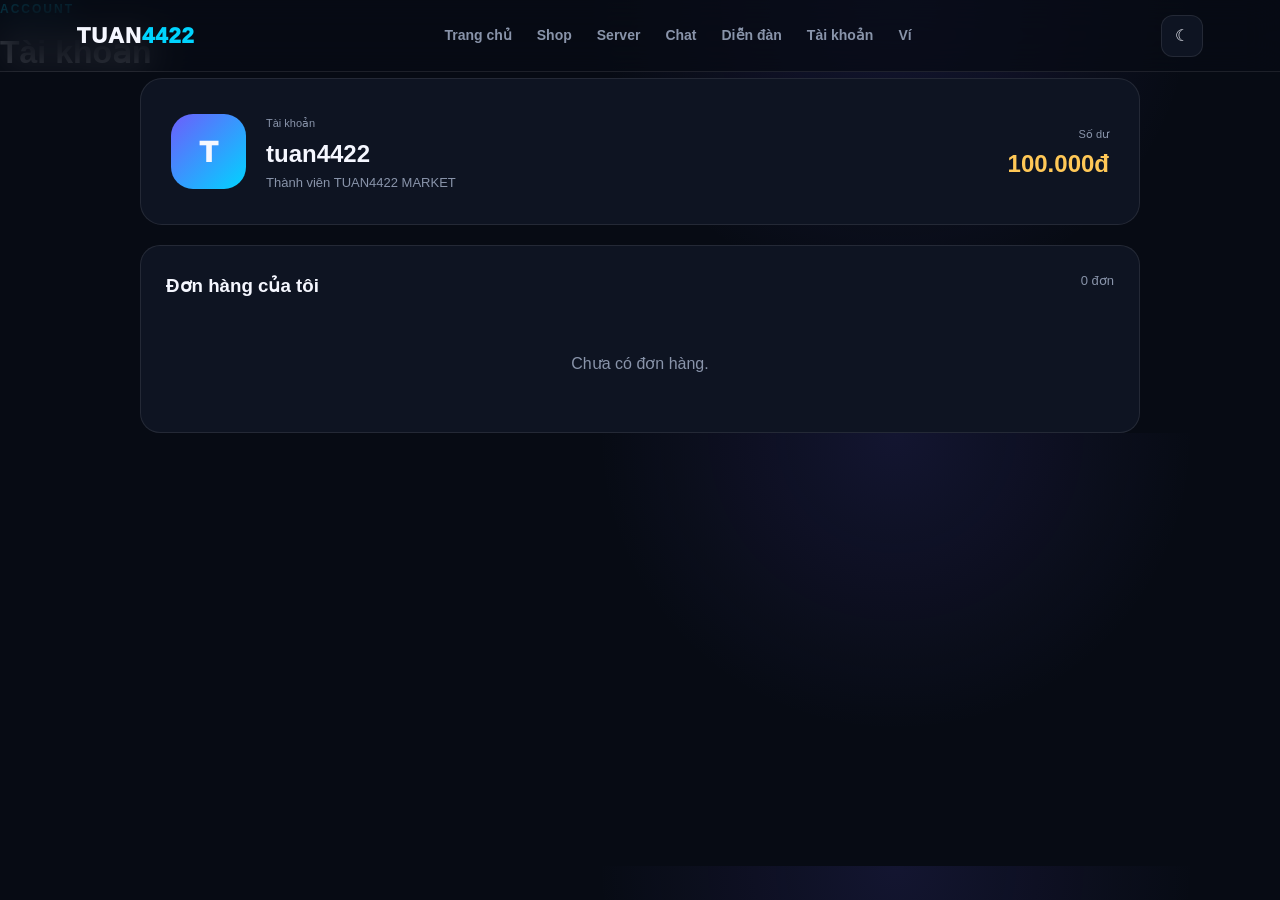
==== account.html @ d7269ccd "Add account.html with account details layout" ====
<!DOCTYPE html>
<html lang="vi">
<head>
  <meta charset="UTF-8">
  <meta name="viewport" content="width=device-width, initial-scale=1.0">
  <title>Tài khoản - TUAN4422</title>
  <link rel="stylesheet" href="style.css">
</head>

<body>

<header class="header">

  <a class="logo" href="index.html">
    TUAN<span>4422</span>
  </a>

  <nav id="nav">
    <a href="index.html">Trang chủ</a>
    <a href="shop.html">Shop</a>
    <a href="server.html">Server</a>
    <a href="chat.html">Chat</a>
    <a href="forum.html">Diễn đàn</a>
    <a class="active" href="account.html">Tài khoản</a>
    <a href="wallet.html">Ví</a>
  </nav>

  <div class="header-actions">

    <button id="themeBtn" class="icon-btn">
      ☾
    </button>

    <button id="menuBtn" class="menu-btn">
      ☰
    </button>

  </div>

</header>


<main class="page">

  <div class="page-heading center">

    <div class="small-title">
      ACCOUNT
    </div>

    <h1>Tài khoản</h1>

  </div>


  <div class="account-card">

    <div class="profile-avatar">
      T
    </div>

    <div class="profile-info">

      <span>Tài khoản</span>

      <h2>
        tuan4422
      </h2>

      <p>
        Thành viên TUAN4422 MARKET
      </p>

    </div>


    <div class="profile-balance">

      <span>Số dư</span>

      <strong id="accountBalance">
        100.000đ
      </strong>

    </div>

  </div>


  <div class="order-box">

    <div class="order-header">

      <h3>
        Đơn hàng của tôi
      </h3>

      <span id="orderCount">
        0 đơn
      </span>

    </div>


    <div id="orders">

      <div class="empty">
        Chưa có đơn hàng.
      </div>

    </div>

  </div>

</main>


<script src="script.js"></script>

</body>
</html>
---- style.css ----
:root{
  --bg:#070b14;
  --surface:#0e1422;
  --surface2:#141c2e;
  --text:#f5f7ff;
  --muted:#8994aa;
  --primary:#6d5dfc;
  --primary2:#00d4ff;
  --green:#35e58c;
  --yellow:#ffc857;
  --red:#ff5c72;
  --border:rgba(255,255,255,.09);
  --shadow:0 25px 70px rgba(0,0,0,.35);
}

*{
  margin:0;
  padding:0;
  box-sizing:border-box;
}

html{
  scroll-behavior:smooth;
}

body{
  font-family:
    Inter,
    Arial,
    Helvetica,
    sans-serif;

  background:
    radial-gradient(
      circle at 70% 0%,
      rgba(109,93,252,.12),
      transparent 30%
    ),
    var(--bg);

  color:var(--text);
  line-height:1.6;
  overflow-x:hidden;
}

body.light{
  --bg:#f3f6fb;
  --surface:#ffffff;
  --surface2:#edf2f8;
  --text:#172033;
  --muted:#647087;
  --border:rgba(20,30,50,.1);
  --shadow:0 20px 50px rgba(30,50,80,.1);
}

a{
  color:inherit;
  text-decoration:none;
}

button,
input{
  font:inherit;
}

button{
  cursor:pointer;
}


/* HEADER */

.header{
  height:72px;
  position:fixed;
  left:0;
  right:0;
  top:0;

  z-index:1000;

  display:flex;
  align-items:center;
  justify-content:space-between;

  padding:0 6%;

  background:rgba(7,11,20,.75);
  backdrop-filter:blur(18px);

  border-bottom:1px solid var(--border);
}

.light .header{
  background:rgba(255,255,255,.8);
}

.logo{
  font-size:22px;
  font-weight:1000;
  letter-spacing:1px;
}

.logo span,
.footer-logo span{
  color:var(--primary2);
}

nav{
  display:flex;
  gap:25px;
}

nav a{
  color:var(--muted);
  font-size:14px;
  font-weight:700;
  transition:.2s;
}

nav a:hover{
  color:var(--text);
}

.header-actions{
  display:flex;
  align-items:center;
  gap:8px;
}

.icon-btn,
.cart-btn,
.menu-btn{
  width:42px;
  height:42px;

  border:1px solid var(--border);
  border-radius:12px;

  background:var(--surface);
  color:var(--text);

  transition:.2s;
}

.cart-btn{
  width:auto;
  padding:0 13px;
}

.cart-btn span{
  color:var(--primary2);
  font-weight:900;
}

.icon-btn:hover,
.cart-btn:hover{
  border-color:var(--primary2);
}

.menu-btn{
  display:none;
}


/* HERO */

.hero{
  min-height:100vh;

  padding:
    150px 8%
    100px;

  display:grid;
  grid-template-columns:1.15fr .85fr;
  gap:80px;
  align-items:center;

  background:
    radial-gradient(
      circle at 80% 35%,
      rgba(109,93,252,.25),
      transparent 35%
    ),
    radial-gradient(
      circle at 10% 80%,
      rgba(0,212,255,.1),
      transparent 30%
    );
}

.badge{
  display:inline-block;

  padding:8px 14px;

  border:1px solid rgba(0,212,255,.2);
  border-radius:999px;

  color:var(--primary2);
  background:rgba(0,212,255,.06);

  font-size:12px;
  font-weight:900;
  letter-spacing:1px;

  margin-bottom:20px;
}

.hero h1{
  font-size:clamp(50px,7vw,90px);
  line-height:1;
  letter-spacing:-4px;
  margin-bottom:25px;
}

.hero h1 span{
  background:
    linear-gradient(
      90deg,
      var(--primary2),
      var(--primary)
    );

  -webkit-background-clip:text;
  background-clip:text;
  color:transparent;
}

.hero-content>p{
  max-width:650px;

  color:var(--muted);
  font-size:18px;
}

.hero-buttons{
  display:flex;
  gap:12px;
  margin-top:30px;
}

.btn{
  border:0;
  border-radius:13px;

  padding:13px 22px;

  font-weight:900;

  transition:.25s;
}

.btn:hover{
  transform:translateY(-3px);
}

.primary{
  color:#fff;

  background:
    linear-gradient(
      135deg,
      var(--primary),
      var(--primary2)
    );

  box-shadow:
    0 10px 35px rgba(0,212,255,.12);
}

.secondary{
  color:var(--text);
  background:var(--surface);
  border:1px solid var(--border);
}

.full{
  width:100%;
}

.stats{
  display:flex;
  gap:35px;
  margin-top:55px;
}

.stats div{
  display:flex;
  flex-direction:column;
}

.stats strong{
  font-size:23px;
}

.stats span{
  color:var(--muted);
  font-size:12px;
}


/* HERO CARD */

.hero-card{
  padding:45px;

  border:1px solid var(--border);
  border-radius:30px;

  background:
    linear-gradient(
      145deg,
      var(--surface),
      var(--surface2)
    );

  box-shadow:var(--shadow);

  transform:rotate(2deg);
}

.hero-card-top{
  display:flex;
  justify-content:space-between;

  color:var(--muted);

  font-size:11px;
  font-weight:900;
  letter-spacing:2px;
}

.online{
  color:var(--green);
}

.market-icon{
  width:130px;
  height:130px;

  margin:45px auto 25px;

  display:grid;
  place-items:center;

  border-radius:35px;

  font-size:65px;

  background:
    linear-gradient(
      135deg,
      rgba(109,93,252,.25),
      rgba(0,212,255,.12)
    );

  border:1px solid var(--border);
}

.hero-card h2{
  text-align:center;
  font-size:30px;
}

.hero-card>p{
  text-align:center;
  color:var(--muted);
}

.hero-price{
  margin-top:35px;
  padding-top:20px;

  border-top:1px solid var(--border);

  display:flex;
  justify-content:space-between;
}

.hero-price span{
  color:var(--muted);
}

.hero-price strong{
  color:var(--yellow);
}


/* SECTION */

.section{
  padding:110px 8%;
}

.section-heading{
  display:flex;
  align-items:end;
  justify-content:space-between;

  gap:30px;

  margin-bottom:45px;
}

.section-heading.center{
  display:block;
  text-align:center;
}

.small-title{
  color:var(--primary2);
  font-size:12px;
  font-weight:900;
  letter-spacing:2px;
  margin-bottom:8px;
}

.section-heading h2{
  font-size:45px;
  line-height:1.1;
}

.section-heading p{
  color:var(--muted);
  margin-top:8px;
}


/* SEARCH */

.search-box{
  min-width:280px;

  display:flex;
  align-items:center;
  gap:10px;

  padding:13px 16px;

  background:var(--surface);
  border:1px solid var(--border);
  border-radius:14px;
}

.search-box input{
  width:100%;

  border:0;
  outline:0;

  background:transparent;
  color:var(--text);
}


/* PRODUCTS */

.product-grid{
  display:grid;

  grid-template-columns:
    repeat(4,1fr);

  gap:18px;
}

.product{
  position:relative;

  padding:22px;

  background:var(--surface);
  border:1px solid var(--border);

  border-radius:20px;

  transition:.25s;

  overflow:hidden;
}

.product:hover{
  transform:translateY(-7px);

  border-color:
    rgba(0,212,255,.3);

  box-shadow:var(--shadow);
}

.product-badge{
  position:absolute;

  top:15px;
  right:15px;

  padding:5px 8px;

  border-radius:7px;

  font-size:9px;
  font-weight:900;

  color:#fff;

  background:var(--primary);
}

.product-icon{
  width:75px;
  height:75px;

  display:grid;
  place-items:center;

  margin-bottom:18px;

  border-radius:18px;

  font-size:35px;

  background:var(--surface2);

  border:1px solid var(--border);
}

.product h3{
  font-size:17px;
  margin-bottom:6px;
}

.product-description{
  height:45px;

  color:var(--muted);

  font-size:13px;

  overflow:hidden;
}

.product-bottom{
  display:flex;
  justify-content:space-between;
  align-items:center;

  margin-top:20px;
}

.price{
  color:var(--yellow);
  font-weight:1000;
}

.product-buttons{
  display:flex;
  gap:6px;
}

.small-btn{
  padding:8px 10px;

  border-radius:9px;

  border:1px solid var(--border);

  background:var(--surface2);
  color:var(--text);

  font-size:12px;
  font-weight:800;
}

.buy-btn{
  background:var(--primary);
  color:white;
}


/* SERVER */

.server-section{
  background:
    linear-gradient(
      180deg,
      transparent,
      rgba(53,229,140,.035),
      transparent
    );
}

.server-card{
  max-width:1000px;

  margin:auto;

  display:grid;
  grid-template-columns:220px 1fr;

  gap:45px;

  padding:45px;

  border:1px solid rgba(53,229,140,.18);

  border-radius:28px;

  background:
    linear-gradient(
      145deg,
      var(--surface),
      rgba(53,229,140,.03)
    );

  box-shadow:var(--shadow);
}

.server-logo{
  width:180px;
  height:180px;

  display:grid;
  place-items:center;

  margin:auto;

  font-size:85px;

  border-radius:35px;

  background:
    linear-gradient(
      135deg,
      rgba(53,229,140,.15),
      rgba(0,212,255,.08)
    );

  border:1px solid rgba(53,229,140,.2);
}

.server-status{
  display:inline-block;

  color:var(--green);

  font-size:11px;
  font-weight:900;

  margin-bottom:12px;
}

.server-status span{
  display:inline-block;

  width:8px;
  height:8px;

  border-radius:50%;

  background:var(--green);

  margin-right:6px;
}

.server-info h3{
  font-size:30px;
}

.server-description{
  color:var(--muted);

  max-width:650px;

  margin:12px 0 25px;
}

.server-data{
  display:grid;
  grid-template-columns:repeat(3,1fr);

  gap:12px;

  margin-bottom:25px;
}

.server-data div{
  padding:15px;

  border:1px solid var(--border);
  border-radius:12px;

  background:var(--surface2);
}

.server-data span{
  display:block;

  color:var(--muted);

  font-size:10px;
}

.server-data strong{
  display:block;

  margin-top:4px;

  font-size:13px;
}


/* CHAT */

.chat-container{
  max-width:1000px;

  min-height:500px;

  margin:auto;

  display:grid;
  grid-template-columns:200px 1fr;

  overflow:hidden;

  border:1px solid var(--border);
  border-radius:20px;

  background:var(--surface);
}

.chat-sidebar{
  padding:20px;

  border-right:1px solid var(--border);
}

.chat-sidebar strong{
  display:block;

  color:var(--muted);

  font-size:11px;

  margin-bottom:15px;
}

.chat-sidebar button{
  display:block;

  width:100%;

  padding:10px;

  margin-bottom:5px;

  border:0;
  border-radius:8px;

  text-align:left;

  background:transparent;

  color:var(--muted);
}

.chat-sidebar button:hover,
.chat-sidebar button.active{
  color:var(--text);
  background:var(--surface2);
}

.chat-main{
  display:flex;
  flex-direction:column;
}

.chat-messages{
  flex:1;

  padding:25px;
}

.message{
  display:flex;
  gap:12px;

  margin-bottom:25px;
}

.avatar{
  min-width:38px;
  height:38px;

  display:grid;
  place-items:center;

  border-radius:50%;

  background:var(--primary);

  font-weight:900;
}

.avatar.blue{
  background:var(--primary2);
}

.message strong{
  font-size:13px;
}

.message p{
  color:var(--muted);

  font-size:14px;
}

.chat-input{
  display:flex;
  gap:10px;

  padding:15px;

  border-top:1px solid var(--border);
}

.chat-input input{
  flex:1;

  padding:12px 14px;

  border:1px solid var(--border);
  border-radius:10px;

  background:var(--surface2);
  color:var(--text);

  outline:0;
}

.chat-input button{
  width:45px;

  border:0;
  border-radius:10px;

  background:var(--primary);
  color:white;
}


/* FORUM */

.forum-section{
  background:rgba(255,255,255,.015);
}

.forum-list{
  max-width:1000px;
  margin:auto;
}

.forum-post{
  display:flex;
  gap:18px;

  padding:23px;

  margin-bottom:12px;

  border:1px solid var(--border);
  border-radius:17px;

  background:var(--surface);

  transition:.2s;
}

.forum-post:hover{
  border-color:rgba(0,212,255,.25);
}

.forum-icon{
  width:48px;
  height:48px;

  display:grid;
  place-items:center;

  flex-shrink:0;

  border-radius:13px;

  background:var(--surface2);
}

.forum-post h3{
  font-size:17px;
}

.forum-post p{
  color:var(--muted);
  font-size:14px;
}

.post-meta{
  margin-top:9px;

  color:var(--muted);

  font-size:11px;
}


/* ACCOUNT */

.account-card{
  max-width:1000px;

  margin:auto;

  display:flex;
  align-items:center;

  gap:20px;

  padding:30px;

  border:1px solid var(--border);
  border-radius:22px;

  background:var(--surface);
}

.profile-avatar{
  width:75px;
  height:75px;

  display:grid;
  place-items:center;

  border-radius:22px;

  font-size:30px;
  font-weight:1000;

  background:
    linear-gradient(
      135deg,
      var(--primary),
      var(--primary2)
    );
}

.profile-info{
  flex:1;
}

.profile-info span,
.profile-balance span{
  color:var(--muted);

  font-size:11px;
}

.profile-info h3{
  font-size:22px;
}

.profile-info p{
  color:var(--muted);
  font-size:13px;
}

.profile-balance{
  text-align:right;
}

.profile-balance strong{
  display:block;

  color:var(--yellow);

  font-size:24px;
}

.order-box{
  max-width:1000px;

  margin:20px auto 0;

  padding:25px;

  border:1px solid var(--border);
  border-radius:20px;

  background:var(--surface);
}

.order-header{
  display:flex;
  justify-content:space-between;

  margin-bottom:20px;
}

.order-header span{
  color:var(--muted);
  font-size:13px;
}

.empty{
  padding:30px;

  text-align:center;

  color:var(--muted);
}


/* WALLET */

.wallet-section{
  background:
    radial-gradient(
      circle at 50% 20%,
      rgba(109,93,252,.12),
      transparent 40%
    );
}

.wallet-card{
  max-width:600px;

  margin:auto;

  padding:45px;

  text-align:center;

  border:1px solid var(--border);
  border-radius:25px;

  background:var(--surface);

  box-shadow:var(--shadow);
}

.wallet-card span{
  color:var(--muted);

  font-size:12px;
}

.wallet-card strong{
  display:block;

  margin:10px 0 25px;

  font-size:45px;

  color:var(--yellow);
}

.transactions{
  max-width:600px;

  margin:20px auto 0;

  padding:25px;

  border:1px solid var(--border);
  border-radius:20px;

  background:var(--surface);
}


/* MODAL */

.modal{
  position:fixed;

  inset:0;

  z-index:3000;

  display:none;
  align-items:center;
  justify-content:center;

  padding:20px;

  background:rgba(0,0,0,.7);

  backdrop-filter:blur(8px);
}

.modal.show{
  display:flex;
}

.modal-box{
  width:min(520px,100%);

  max-height:90vh;

  overflow:auto;

  padding:25px;

  border:1px solid var(--border);
  border-radius:22px;

  background:var(--surface);

  box-shadow:var(--shadow);
}

.modal-header{
  display:flex;
  justify-content:space-between;
  align-items:center;

  margin-bottom:20px;
}

.modal-header button,
.modal-close{
  border:0;

  background:transparent;

  color:var(--muted);

  font-size:28px;
}

.cart-item{
  display:flex;
  align-items:center;
  gap:12px;

  padding:13px 0;

  border-bottom:1px solid var(--border);
}

.cart-item-icon{
  width:45px;
  height:45px;

  display:grid;
  place-items:center;

  border-radius:10px;

  background:var(--surface2);
}

.cart-item-info{
  flex:1;
}

.cart-item-info strong{
  display:block;
  font-size:13px;
}

.cart-item-info span{
  color:var(--yellow);
  font-size:12px;
}

.remove-cart{
  border:0;

  color:var(--red);

  background:transparent;
}

.cart-total{
  display:flex;
  justify-content:space-between;

  padding:20px 0;

  font-size:18px;
}

.cart-total strong{
  color:var(--yellow);
}

.product-modal{
  position:relative;
}

.modal-close{
  position:absolute;

  right:20px;
  top:15px;
}

.detail-icon{
  width:100px;
  height:100px;

  display:grid;
  place-items:center;

  margin:20px auto;

  border-radius:25px;

  font-size:50px;

  background:var(--surface2);
}

.detail-title{
  text-align:center;
  font-size:25px;
}

.detail-description{
  color:var(--muted);

  margin:15px 0 25px;
}

.detail-price{
  color:var(--yellow);

  font-size:25px;
  font-weight:1000;

  text-align:center;

  margin-bottom:20px;
}


/* TOAST */

#toast{
  position:fixed;

  z-index:5000;

  right:25px;
  bottom:25px;

  padding:13px 18px;

  border-radius:12px;

  background:var(--surface2);

  border:1px solid var(--border);

  box-shadow:var(--shadow);

  opacity:0;

  transform:translateY(20px);

  pointer-events:none;

  transition:.3s;
}

#toast.show{
  opacity:1;
  transform:none;
}


/* FOOTER */

footer{
  padding:50px 20px;

  text-align:center;

  border-top:1px solid var(--border);

  color:var(--muted);
}

.footer-logo{
  color:var(--text);

  font-size:24px;
  font-weight:1000;

  margin-bottom:8px;
}

footer small{
  display:block;

  margin-top:7px;

  font-size:11px;
}


/* TOP */

#topBtn{
  position:fixed;

  right:22px;
  bottom:22px;

  width:43px;
  height:43px;

  display:none;

  border:0;
  border-radius:50%;

  color:white;

  background:var(--primary);

  z-index:900;
}


/* RESPONSIVE */

@media(max-width:1050px){

  .product-grid{
    grid-template-columns:repeat(3,1fr);
  }

  nav{
    gap:15px;
  }

}


@media(max-width:800px){

  .header{
    padding:0 4%;
  }

  nav{
    position:absolute;

    top:72px;
    left:0;
    right:0;

    display:none;
    flex-direction:column;

    gap:0;

    padding:12px 6%;

    background:var(--surface);

    border-bottom:1px solid var(--border);
  }

  nav.open{
    display:flex;
  }

  nav a{
    padding:12px 0;
  }

  .menu-btn{
    display:block;
  }

  .hero{
    grid-template-columns:1fr;

    text-align:center;

    padding-left:5%;
    padding-right:5%;
  }

  .hero-content>p{
    margin:auto;
  }

  .hero-buttons{
    justify-content:center;
  }

  .stats{
    justify-content:center;
  }

  .hero-card{
    max-width:450px;
    width:100%;
    margin:auto;
  }

  .section{
    padding:80px 5%;
  }

  .section-heading{
    align-items:stretch;
    flex-direction:column;
  }

  .section-heading.center{
    display:block;
  }

  .search-box{
    width:100%;
  }

  .product-grid{
    grid-template-columns:repeat(2,1fr);
  }

  .server-card{
    grid-template-columns:1fr;
    text-align:center;
  }

  .server-data{
    grid-template-columns:1fr;
  }

  .server-description{
    margin-left:auto;
    margin-right:auto;
  }

  .chat-container{
    grid-template-columns:1fr;
  }

  .chat-sidebar{
    display:flex;
    gap:5px;

    overflow-x:auto;

    border-right:0;
    border-bottom:1px solid var(--border);
  }

  .chat-sidebar strong{
    display:none;
  }

  .chat-sidebar button{
    white-space:nowrap;
  }

}


@media(max-width:500px){

  .hero h1{
    font-size:52px;
    letter-spacing:-2px;
  }

  .hero-buttons{
    flex-direction:column;
  }

  .stats{
    gap:18px;
  }

  .product-grid{
    grid-template-columns:1fr;
  }

  .account-card{
    flex-wrap:wrap;
  }

  .profile-balance{
    width:100%;
    text-align:left;
  }

  .hero-card{
    padding:30px 20px;
  }

  .server-card{
    padding:25px 18px;
  }

  .section-heading h2{
    font-size:36px;
  }

}
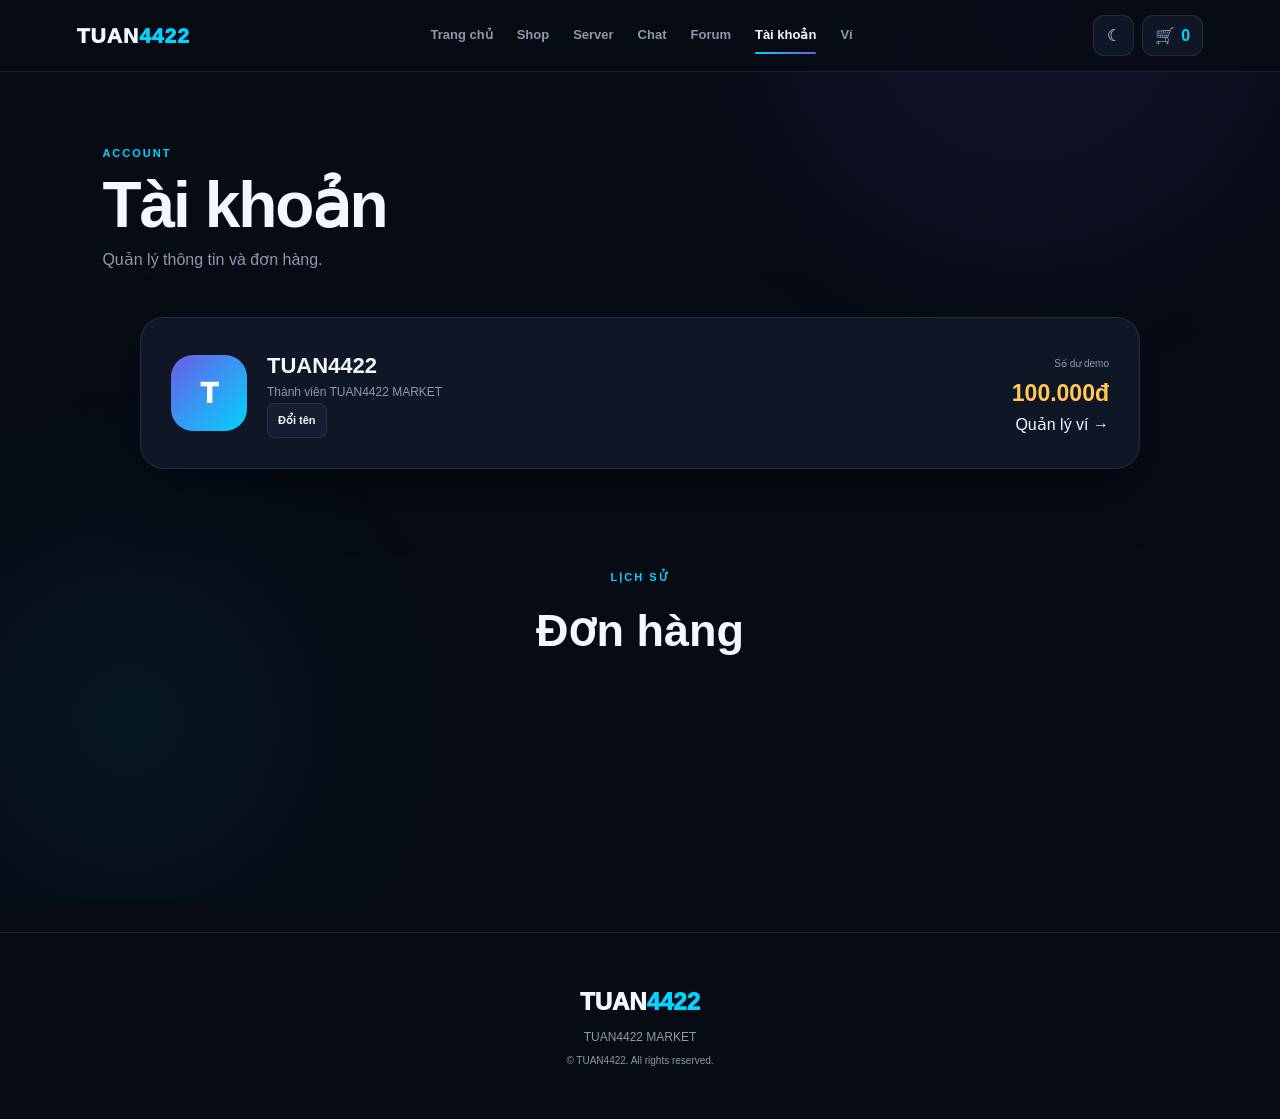
==== commit 09307629: "Update account.html" ====
--- a/account.html
+++ b/account.html
@@ -3,7 +3,7 @@
 <head>
   <meta charset="UTF-8">
   <meta name="viewport" content="width=device-width, initial-scale=1.0">
-  <title>Tài khoản - TUAN4422</title>
+  <title>Tài khoản - TUAN4422 MARKET</title>
   <link rel="stylesheet" href="style.css">
 </head>
 
@@ -11,7 +11,7 @@
 
 <header class="header">
 
-  <a class="logo" href="index.html">
+  <a href="index.html" class="logo">
     TUAN<span>4422</span>
   </a>
 
@@ -20,20 +20,21 @@
     <a href="shop.html">Shop</a>
     <a href="server.html">Server</a>
     <a href="chat.html">Chat</a>
-    <a href="forum.html">Diễn đàn</a>
-    <a class="active" href="account.html">Tài khoản</a>
+    <a href="forum.html">Forum</a>
+    <a href="account.html" class="active">Tài khoản</a>
     <a href="wallet.html">Ví</a>
   </nav>
 
   <div class="header-actions">
 
-    <button id="themeBtn" class="icon-btn">
-      ☾
+    <button id="themeBtn" class="icon-btn">☾</button>
+
+    <button id="cartBtn" class="cart-btn">
+      🛒
+      <span id="cartCount">0</span>
     </button>
 
-    <button id="menuBtn" class="menu-btn">
-      ☰
-    </button>
+    <button id="menuBtn" class="menu-btn">☰</button>
 
   </div>
 
@@ -42,77 +43,130 @@
 
 <main class="page">
 
-  <div class="page-heading center">
+  <div class="page-heading">
 
-    <div class="small-title">
-      ACCOUNT
+    <div>
+
+      <div class="small-title">
+        ACCOUNT
+      </div>
+
+      <h1>Tài khoản</h1>
+
+      <p>
+        Quản lý thông tin và đơn hàng.
+      </p>
+
     </div>
-
-    <h1>Tài khoản</h1>
 
   </div>
 
 
   <div class="account-card">
 
-    <div class="profile-avatar">
+    <div class="profile-avatar" id="profileAvatar">
       T
     </div>
 
     <div class="profile-info">
 
-      <span>Tài khoản</span>
-
-      <h2>
-        tuan4422
+      <h2 id="profileName">
+        TUAN4422
       </h2>
 
       <p>
         Thành viên TUAN4422 MARKET
       </p>
 
+      <button
+        id="editName"
+        class="small-btn"
+      >
+        Đổi tên
+      </button>
+
     </div>
-
 
     <div class="profile-balance">
 
-      <span>Số dư</span>
+      <span>Số dư demo</span>
 
       <strong id="accountBalance">
         100.000đ
       </strong>
+
+      <a href="wallet.html">
+        Quản lý ví →
+      </a>
 
     </div>
 
   </div>
 
 
-  <div class="order-box">
+  <section class="quick-section">
 
-    <div class="order-header">
+    <div class="section-title">
 
-      <h3>
-        Đơn hàng của tôi
-      </h3>
+      <div class="small-title">
+        LỊCH SỬ
+      </div>
 
-      <span id="orderCount">
-        0 đơn
-      </span>
+      <h2>
+        Đơn hàng
+      </h2>
 
     </div>
 
+    <div id="orderList"></div>
 
-    <div id="orders">
+  </section>
 
-      <div class="empty">
-        Chưa có đơn hàng.
-      </div>
+</main>
 
+
+<div id="cartModal" class="modal">
+
+  <div class="modal-box">
+
+    <div class="modal-header">
+      <h2>🛒 Giỏ hàng</h2>
+      <button id="closeCart">×</button>
     </div>
+
+    <div id="cartItems"></div>
+
+    <div class="cart-total">
+      <span>Tổng cộng</span>
+      <strong id="cartTotal">0đ</strong>
+    </div>
+
+    <button id="checkoutBtn" class="btn primary full">
+      Thanh toán
+    </button>
 
   </div>
 
-</main>
+</div>
+
+
+<div id="toast"></div>
+
+
+<footer>
+
+  <div class="footer-logo">
+    TUAN<span>4422</span>
+  </div>
+
+  <p>TUAN4422 MARKET</p>
+
+  <small>
+    © <span id="year"></span>
+    TUAN4422. All rights reserved.
+  </small>
+
+</footer>
 
 
 <script src="script.js"></script>
--- a/style.css
+++ b/style.css
@@ -1,1517 +1,2564 @@
-:root{
-  --bg:#070b14;
-  --surface:#0e1422;
-  --surface2:#141c2e;
-  --text:#f5f7ff;
-  --muted:#8994aa;
-  --primary:#6d5dfc;
-  --primary2:#00d4ff;
-  --green:#35e58c;
-  --yellow:#ffc857;
-  --red:#ff5c72;
-  --border:rgba(255,255,255,.09);
-  --shadow:0 25px 70px rgba(0,0,0,.35);
-}
-
-*{
-  margin:0;
-  padding:0;
-  box-sizing:border-box;
-}
-
-html{
-  scroll-behavior:smooth;
-}
-
-body{
+/* =========================================================
+   TUAN4422 MARKET
+   STYLE.CSS - FULL VERSION
+   BẢNG TUAN4422 MARKET ĐÃ ĐƯỢC CHỈNH THẲNG
+========================================================= */
+
+
+/* =========================================================
+   1. VARIABLES
+========================================================= */
+
+:root {
+  --bg: #070b14;
+  --bg-soft: #0b101c;
+
+  --surface: #0f1625;
+  --surface-2: #151e30;
+  --surface-3: #1b263b;
+
+  --text: #f5f7ff;
+  --muted: #8d99af;
+
+  --primary: #6c5ce7;
+  --primary-light: #8477ff;
+
+  --cyan: #00d4ff;
+  --green: #35e58c;
+  --yellow: #ffc857;
+  --red: #ff5f73;
+
+  --border: rgba(255, 255, 255, 0.09);
+
+  --radius-sm: 10px;
+  --radius: 16px;
+  --radius-lg: 24px;
+  --radius-xl: 30px;
+
+  --shadow:
+    0 20px 60px rgba(0, 0, 0, 0.35);
+
+  --transition: 0.25s ease;
+}
+
+
+/* =========================================================
+   2. LIGHT MODE
+========================================================= */
+
+body.light {
+  --bg: #f3f6fb;
+  --bg-soft: #edf1f7;
+
+  --surface: #ffffff;
+  --surface-2: #f0f3f8;
+  --surface-3: #e7ecf4;
+
+  --text: #172033;
+  --muted: #657086;
+
+  --border: rgba(20, 30, 50, 0.1);
+
+  --shadow:
+    0 20px 50px rgba(30, 50, 80, 0.12);
+}
+
+
+/* =========================================================
+   3. RESET
+========================================================= */
+
+* {
+  margin: 0;
+  padding: 0;
+  box-sizing: border-box;
+}
+
+html {
+  scroll-behavior: smooth;
+}
+
+body {
+  min-height: 100vh;
+
   font-family:
     Inter,
     Arial,
     Helvetica,
     sans-serif;
 
+  color: var(--text);
+  background: var(--bg);
+
+  line-height: 1.6;
+
+  overflow-x: hidden;
+
+  transition:
+    background 0.25s ease,
+    color 0.25s ease;
+}
+
+body::before {
+  content: "";
+
+  position: fixed;
+
+  inset: 0;
+
+  pointer-events: none;
+
+  z-index: -1;
+
   background:
     radial-gradient(
-      circle at 70% 0%,
-      rgba(109,93,252,.12),
-      transparent 30%
+      circle at 80% 0%,
+      rgba(108, 92, 231, 0.12),
+      transparent 28%
     ),
-    var(--bg);
-
-  color:var(--text);
-  line-height:1.6;
-  overflow-x:hidden;
-}
-
-body.light{
-  --bg:#f3f6fb;
-  --surface:#ffffff;
-  --surface2:#edf2f8;
-  --text:#172033;
-  --muted:#647087;
-  --border:rgba(20,30,50,.1);
-  --shadow:0 20px 50px rgba(30,50,80,.1);
-}
-
-a{
-  color:inherit;
-  text-decoration:none;
-}
-
-button,
-input{
-  font:inherit;
-}
-
-button{
-  cursor:pointer;
-}
-
-
-/* HEADER */
-
-.header{
-  height:72px;
-  position:fixed;
-  left:0;
-  right:0;
-  top:0;
-
-  z-index:1000;
-
-  display:flex;
-  align-items:center;
-  justify-content:space-between;
-
-  padding:0 6%;
-
-  background:rgba(7,11,20,.75);
-  backdrop-filter:blur(18px);
-
-  border-bottom:1px solid var(--border);
-}
-
-.light .header{
-  background:rgba(255,255,255,.8);
-}
-
-.logo{
-  font-size:22px;
-  font-weight:1000;
-  letter-spacing:1px;
-}
-
-.logo span,
-.footer-logo span{
-  color:var(--primary2);
-}
-
-nav{
-  display:flex;
-  gap:25px;
-}
-
-nav a{
-  color:var(--muted);
-  font-size:14px;
-  font-weight:700;
-  transition:.2s;
-}
-
-nav a:hover{
-  color:var(--text);
-}
-
-.header-actions{
-  display:flex;
-  align-items:center;
-  gap:8px;
-}
-
-.icon-btn,
-.cart-btn,
-.menu-btn{
-  width:42px;
-  height:42px;
-
-  border:1px solid var(--border);
-  border-radius:12px;
-
-  background:var(--surface);
-  color:var(--text);
-
-  transition:.2s;
-}
-
-.cart-btn{
-  width:auto;
-  padding:0 13px;
-}
-
-.cart-btn span{
-  color:var(--primary2);
-  font-weight:900;
-}
-
-.icon-btn:hover,
-.cart-btn:hover{
-  border-color:var(--primary2);
-}
-
-.menu-btn{
-  display:none;
-}
-
-
-/* HERO */
-
-.hero{
-  min-height:100vh;
-
-  padding:
-    150px 8%
-    100px;
-
-  display:grid;
-  grid-template-columns:1.15fr .85fr;
-  gap:80px;
-  align-items:center;
-
-  background:
-    radial-gradient(
-      circle at 80% 35%,
-      rgba(109,93,252,.25),
-      transparent 35%
-    ),
+
     radial-gradient(
       circle at 10% 80%,
-      rgba(0,212,255,.1),
-      transparent 30%
+      rgba(0, 212, 255, 0.06),
+      transparent 25%
     );
 }
 
-.badge{
-  display:inline-block;
-
-  padding:8px 14px;
-
-  border:1px solid rgba(0,212,255,.2);
-  border-radius:999px;
-
-  color:var(--primary2);
-  background:rgba(0,212,255,.06);
-
-  font-size:12px;
-  font-weight:900;
-  letter-spacing:1px;
-
-  margin-bottom:20px;
-}
-
-.hero h1{
-  font-size:clamp(50px,7vw,90px);
-  line-height:1;
-  letter-spacing:-4px;
-  margin-bottom:25px;
-}
-
-.hero h1 span{
+a {
+  color: inherit;
+  text-decoration: none;
+}
+
+button,
+input,
+textarea {
+  font: inherit;
+}
+
+button {
+  cursor: pointer;
+}
+
+img {
+  max-width: 100%;
+  display: block;
+}
+
+
+/* =========================================================
+   4. HEADER
+========================================================= */
+
+.header {
+  position: fixed;
+
+  top: 0;
+  left: 0;
+  right: 0;
+
+  height: 72px;
+
+  z-index: 1000;
+
+  display: flex;
+  align-items: center;
+  justify-content: space-between;
+
+  padding: 0 6%;
+
+  background:
+    rgba(7, 11, 20, 0.78);
+
+  backdrop-filter: blur(18px);
+  -webkit-backdrop-filter: blur(18px);
+
+  border-bottom:
+    1px solid var(--border);
+}
+
+body.light .header {
+  background:
+    rgba(255, 255, 255, 0.82);
+}
+
+
+/* LOGO */
+
+.logo {
+  display: inline-flex;
+  align-items: center;
+
+  font-size: 21px;
+  font-weight: 1000;
+
+  letter-spacing: 1px;
+
+  white-space: nowrap;
+}
+
+.logo span {
+  color: var(--cyan);
+}
+
+
+/* NAVIGATION */
+
+nav {
+  display: flex;
+  align-items: center;
+  gap: 24px;
+}
+
+nav a {
+  position: relative;
+
+  color: var(--muted);
+
+  font-size: 13px;
+  font-weight: 800;
+
+  transition: var(--transition);
+}
+
+nav a:hover,
+nav a.active {
+  color: var(--text);
+}
+
+nav a.active::after {
+  content: "";
+
+  position: absolute;
+
+  left: 0;
+  right: 0;
+  bottom: -8px;
+
+  height: 2px;
+
+  border-radius: 10px;
+
   background:
     linear-gradient(
       90deg,
-      var(--primary2),
+      var(--cyan),
       var(--primary)
     );
-
-  -webkit-background-clip:text;
-  background-clip:text;
-  color:transparent;
-}
-
-.hero-content>p{
-  max-width:650px;
-
-  color:var(--muted);
-  font-size:18px;
-}
-
-.hero-buttons{
-  display:flex;
-  gap:12px;
-  margin-top:30px;
-}
-
-.btn{
-  border:0;
-  border-radius:13px;
-
-  padding:13px 22px;
-
-  font-weight:900;
-
-  transition:.25s;
-}
-
-.btn:hover{
-  transform:translateY(-3px);
-}
-
-.primary{
-  color:#fff;
+}
+
+
+/* HEADER ACTIONS */
+
+.header-actions {
+  display: flex;
+  align-items: center;
+  gap: 8px;
+}
+
+.icon-btn,
+.cart-btn,
+.menu-btn {
+  height: 41px;
+
+  border: 1px solid var(--border);
+  border-radius: 11px;
+
+  background: var(--surface);
+
+  color: var(--text);
+
+  transition: var(--transition);
+}
+
+.icon-btn {
+  width: 41px;
+}
+
+.cart-btn {
+  display: inline-flex;
+  align-items: center;
+  justify-content: center;
+
+  gap: 6px;
+
+  padding: 0 12px;
+}
+
+.cart-btn span {
+  color: var(--cyan);
+  font-weight: 900;
+}
+
+.icon-btn:hover,
+.cart-btn:hover {
+  border-color:
+    rgba(0, 212, 255, 0.35);
+
+  transform: translateY(-2px);
+}
+
+.menu-btn {
+  display: none;
+
+  width: 41px;
+
+  font-size: 18px;
+}
+
+
+/* =========================================================
+   5. GENERAL BUTTON
+========================================================= */
+
+.btn {
+  display: inline-flex;
+
+  align-items: center;
+  justify-content: center;
+
+  min-height: 45px;
+
+  padding: 12px 21px;
+
+  border: 0;
+  border-radius: 12px;
+
+  font-size: 13px;
+  font-weight: 900;
+
+  transition:
+    transform var(--transition),
+    box-shadow var(--transition),
+    opacity var(--transition);
+}
+
+.btn:hover {
+  transform: translateY(-3px);
+}
+
+.btn:active {
+  transform: translateY(0);
+}
+
+.btn.primary {
+  color: #ffffff;
 
   background:
     linear-gradient(
       135deg,
       var(--primary),
-      var(--primary2)
+      var(--cyan)
     );
 
   box-shadow:
-    0 10px 35px rgba(0,212,255,.12);
-}
-
-.secondary{
-  color:var(--text);
-  background:var(--surface);
-  border:1px solid var(--border);
-}
-
-.full{
-  width:100%;
-}
-
-.stats{
-  display:flex;
-  gap:35px;
-  margin-top:55px;
-}
-
-.stats div{
-  display:flex;
-  flex-direction:column;
-}
-
-.stats strong{
-  font-size:23px;
-}
-
-.stats span{
-  color:var(--muted);
-  font-size:12px;
-}
-
-
-/* HERO CARD */
-
-.hero-card{
-  padding:45px;
-
-  border:1px solid var(--border);
-  border-radius:30px;
+    0 12px 30px
+    rgba(0, 212, 255, 0.1);
+}
+
+.btn.primary:hover {
+  box-shadow:
+    0 15px 35px
+    rgba(0, 212, 255, 0.18);
+}
+
+.btn.secondary {
+  color: var(--text);
+
+  background: var(--surface);
+
+  border: 1px solid var(--border);
+}
+
+.btn.full {
+  width: 100%;
+}
+
+
+/* =========================================================
+   6. HOME PAGE
+========================================================= */
+
+.home-hero {
+  min-height: 100vh;
+
+  padding:
+    150px 8%
+    100px;
+
+  display: grid;
+
+  grid-template-columns:
+    minmax(0, 1.15fr)
+    minmax(320px, 0.85fr);
+
+  gap: 70px;
+
+  align-items: center;
+
+  background:
+    radial-gradient(
+      circle at 80% 35%,
+      rgba(108, 92, 231, 0.22),
+      transparent 34%
+    ),
+
+    radial-gradient(
+      circle at 15% 80%,
+      rgba(0, 212, 255, 0.09),
+      transparent 30%
+    );
+}
+
+
+/* BADGE */
+
+.badge {
+  display: inline-flex;
+
+  align-items: center;
+
+  padding: 7px 13px;
+
+  border: 1px solid
+    rgba(0, 212, 255, 0.2);
+
+  border-radius: 999px;
+
+  color: var(--cyan);
+
+  background:
+    rgba(0, 212, 255, 0.06);
+
+  font-size: 11px;
+  font-weight: 900;
+
+  letter-spacing: 1px;
+
+  margin-bottom: 20px;
+}
+
+
+/* HERO TITLE */
+
+.hero-content h1 {
+  font-size:
+    clamp(48px, 7vw, 88px);
+
+  line-height: 0.98;
+
+  letter-spacing: -4px;
+
+  margin-bottom: 25px;
+}
+
+.hero-content h1 span {
+  background:
+    linear-gradient(
+      90deg,
+      var(--cyan),
+      var(--primary-light)
+    );
+
+  -webkit-background-clip: text;
+  background-clip: text;
+
+  color: transparent;
+}
+
+.hero-content > p {
+  max-width: 650px;
+
+  color: var(--muted);
+
+  font-size: 17px;
+}
+
+
+/* HERO BUTTONS */
+
+.hero-buttons {
+  display: flex;
+
+  align-items: center;
+
+  gap: 12px;
+
+  margin-top: 30px;
+}
+
+
+/* STATS */
+
+.stats {
+  display: flex;
+
+  gap: 38px;
+
+  margin-top: 50px;
+}
+
+.stats div {
+  display: flex;
+
+  flex-direction: column;
+}
+
+.stats strong {
+  font-size: 23px;
+}
+
+.stats span {
+  color: var(--muted);
+
+  font-size: 11px;
+}
+
+
+/* =========================================================
+   HERO CARD
+   ĐÃ SỬA: KHÔNG CÒN rotate(2deg)
+========================================================= */
+
+.hero-card {
+  padding: 42px;
+
+  border:
+    1px solid var(--border);
+
+  border-radius: var(--radius-xl);
 
   background:
     linear-gradient(
       145deg,
       var(--surface),
-      var(--surface2)
+      var(--surface-2)
     );
 
-  box-shadow:var(--shadow);
-
-  transform:rotate(2deg);
-}
-
-.hero-card-top{
-  display:flex;
-  justify-content:space-between;
-
-  color:var(--muted);
-
-  font-size:11px;
-  font-weight:900;
-  letter-spacing:2px;
-}
-
-.online{
-  color:var(--green);
-}
-
-.market-icon{
-  width:130px;
-  height:130px;
-
-  margin:45px auto 25px;
-
-  display:grid;
-  place-items:center;
-
-  border-radius:35px;
-
-  font-size:65px;
+  box-shadow: var(--shadow);
+
+  /* BẢNG LUÔN THẲNG */
+  transform: none;
+
+  transition:
+    transform 0.3s ease;
+}
+
+.hero-card:hover {
+  /* Chỉ nâng bảng lên, không xoay */
+  transform:
+    translateY(-5px);
+}
+
+
+.hero-card-top {
+  display: flex;
+
+  align-items: center;
+  justify-content: space-between;
+
+  color: var(--muted);
+
+  font-size: 10px;
+  font-weight: 900;
+
+  letter-spacing: 2px;
+}
+
+.online {
+  color: var(--green);
+}
+
+.market-icon {
+  width: 135px;
+  height: 135px;
+
+  display: grid;
+  place-items: center;
+
+  margin:
+    42px auto
+    25px;
+
+  border-radius: 34px;
+
+  font-size: 62px;
 
   background:
     linear-gradient(
       135deg,
-      rgba(109,93,252,.25),
-      rgba(0,212,255,.12)
+      rgba(108, 92, 231, 0.22),
+      rgba(0, 212, 255, 0.1)
     );
 
-  border:1px solid var(--border);
-}
-
-.hero-card h2{
-  text-align:center;
-  font-size:30px;
-}
-
-.hero-card>p{
-  text-align:center;
-  color:var(--muted);
-}
-
-.hero-price{
-  margin-top:35px;
-  padding-top:20px;
-
-  border-top:1px solid var(--border);
-
-  display:flex;
-  justify-content:space-between;
-}
-
-.hero-price span{
-  color:var(--muted);
-}
-
-.hero-price strong{
-  color:var(--yellow);
-}
-
-
-/* SECTION */
-
-.section{
-  padding:110px 8%;
-}
-
-.section-heading{
-  display:flex;
-  align-items:end;
-  justify-content:space-between;
-
-  gap:30px;
-
-  margin-bottom:45px;
-}
-
-.section-heading.center{
-  display:block;
-  text-align:center;
-}
-
-.small-title{
-  color:var(--primary2);
-  font-size:12px;
-  font-weight:900;
-  letter-spacing:2px;
-  margin-bottom:8px;
-}
-
-.section-heading h2{
-  font-size:45px;
-  line-height:1.1;
-}
-
-.section-heading p{
-  color:var(--muted);
-  margin-top:8px;
-}
-
-
-/* SEARCH */
-
-.search-box{
-  min-width:280px;
-
-  display:flex;
-  align-items:center;
-  gap:10px;
-
-  padding:13px 16px;
-
-  background:var(--surface);
-  border:1px solid var(--border);
-  border-radius:14px;
-}
-
-.search-box input{
-  width:100%;
-
-  border:0;
-  outline:0;
-
-  background:transparent;
-  color:var(--text);
-}
-
-
-/* PRODUCTS */
-
-.product-grid{
-  display:grid;
+  border:
+    1px solid var(--border);
+}
+
+.hero-card h2 {
+  text-align: center;
+
+  font-size: 29px;
+}
+
+.hero-card > p {
+  text-align: center;
+
+  color: var(--muted);
+
+  font-size: 13px;
+}
+
+.hero-price {
+  display: flex;
+
+  justify-content: space-between;
+
+  padding-top: 18px;
+
+  margin-top: 28px;
+
+  border-top:
+    1px solid var(--border);
+}
+
+.hero-price span {
+  color: var(--muted);
+
+  font-size: 12px;
+}
+
+.hero-price strong {
+  color: var(--yellow);
+}
+
+
+/* =========================================================
+   7. QUICK SECTION
+========================================================= */
+
+.quick-section {
+  padding:
+    100px 8%
+    120px;
+}
+
+.section-title {
+  text-align: center;
+
+  margin-bottom: 45px;
+}
+
+.small-title {
+  color: var(--cyan);
+
+  font-size: 11px;
+  font-weight: 900;
+
+  letter-spacing: 2px;
+
+  margin-bottom: 8px;
+}
+
+.section-title h2 {
+  font-size:
+    clamp(32px, 5vw, 45px);
+}
+
+.quick-grid {
+  display: grid;
 
   grid-template-columns:
-    repeat(4,1fr);
-
-  gap:18px;
-}
-
-.product{
-  position:relative;
-
-  padding:22px;
-
-  background:var(--surface);
-  border:1px solid var(--border);
-
-  border-radius:20px;
-
-  transition:.25s;
-
-  overflow:hidden;
-}
-
-.product:hover{
-  transform:translateY(-7px);
+    repeat(4, 1fr);
+
+  gap: 18px;
+}
+
+.quick-card {
+  padding: 28px;
+
+  border:
+    1px solid var(--border);
+
+  border-radius: var(--radius);
+
+  background: var(--surface);
+
+  transition: var(--transition);
+}
+
+.quick-card:hover {
+  transform: translateY(-7px);
 
   border-color:
-    rgba(0,212,255,.3);
-
-  box-shadow:var(--shadow);
-}
-
-.product-badge{
-  position:absolute;
-
-  top:15px;
-  right:15px;
-
-  padding:5px 8px;
-
-  border-radius:7px;
-
-  font-size:9px;
-  font-weight:900;
-
-  color:#fff;
-
-  background:var(--primary);
-}
-
-.product-icon{
-  width:75px;
-  height:75px;
-
-  display:grid;
-  place-items:center;
-
-  margin-bottom:18px;
-
-  border-radius:18px;
-
-  font-size:35px;
-
-  background:var(--surface2);
-
-  border:1px solid var(--border);
-}
-
-.product h3{
-  font-size:17px;
-  margin-bottom:6px;
-}
-
-.product-description{
-  height:45px;
-
-  color:var(--muted);
-
-  font-size:13px;
-
-  overflow:hidden;
-}
-
-.product-bottom{
-  display:flex;
-  justify-content:space-between;
-  align-items:center;
-
-  margin-top:20px;
-}
-
-.price{
-  color:var(--yellow);
-  font-weight:1000;
-}
-
-.product-buttons{
-  display:flex;
-  gap:6px;
-}
-
-.small-btn{
-  padding:8px 10px;
-
-  border-radius:9px;
-
-  border:1px solid var(--border);
-
-  background:var(--surface2);
-  color:var(--text);
-
-  font-size:12px;
-  font-weight:800;
-}
-
-.buy-btn{
-  background:var(--primary);
-  color:white;
-}
-
-
-/* SERVER */
-
-.server-section{
+    rgba(0, 212, 255, 0.3);
+
+  box-shadow: var(--shadow);
+}
+
+.quick-card > div {
+  font-size: 38px;
+
+  margin-bottom: 15px;
+}
+
+.quick-card h3 {
+  font-size: 17px;
+
+  margin-bottom: 6px;
+}
+
+.quick-card p {
+  color: var(--muted);
+
+  font-size: 13px;
+}
+
+
+/* =========================================================
+   8. ALL INNER PAGES
+========================================================= */
+
+.page {
+  min-height: 100vh;
+
+  padding:
+    145px 8%
+    100px;
+}
+
+.page-heading {
+  display: flex;
+
+  align-items: flex-end;
+  justify-content: space-between;
+
+  gap: 30px;
+
+  margin-bottom: 45px;
+}
+
+.page-heading.center {
+  display: block;
+
+  text-align: center;
+}
+
+.page-heading .small-title {
+  color: var(--cyan);
+
+  font-size: 11px;
+  font-weight: 900;
+
+  letter-spacing: 2px;
+
+  margin-bottom: 10px;
+}
+
+.page-heading h1 {
+  font-size:
+    clamp(42px, 6vw, 64px);
+
+  line-height: 1;
+
+  letter-spacing: -2px;
+}
+
+.page-heading p {
+  color: var(--muted);
+
+  margin-top: 10px;
+}
+
+
+/* =========================================================
+   9. SEARCH
+========================================================= */
+
+.search-box {
+  min-width: 280px;
+
+  height: 46px;
+
+  display: flex;
+
+  align-items: center;
+
+  gap: 9px;
+
+  padding:
+    0 15px;
+
+  border:
+    1px solid var(--border);
+
+  border-radius: 12px;
+
+  background: var(--surface);
+
+  color: var(--muted);
+}
+
+.search-box input {
+  width: 100%;
+
+  border: 0;
+  outline: 0;
+
+  background: transparent;
+
+  color: var(--text);
+
+  font-size: 13px;
+}
+
+.search-box input::placeholder {
+  color: var(--muted);
+}
+
+
+/* =========================================================
+   10. SHOP PRODUCTS
+========================================================= */
+
+.product-grid {
+  display: grid;
+
+  grid-template-columns:
+    repeat(4, minmax(0, 1fr));
+
+  gap: 18px;
+}
+
+.product {
+  position: relative;
+
+  padding: 21px;
+
+  overflow: hidden;
+
+  border:
+    1px solid var(--border);
+
+  border-radius: var(--radius);
+
+  background: var(--surface);
+
+  transition: var(--transition);
+}
+
+.product:hover {
+  transform: translateY(-7px);
+
+  border-color:
+    rgba(0, 212, 255, 0.28);
+
+  box-shadow: var(--shadow);
+}
+
+.product-badge {
+  position: absolute;
+
+  top: 14px;
+  right: 14px;
+
+  padding: 5px 8px;
+
+  border-radius: 6px;
+
+  color: #ffffff;
+
   background:
     linear-gradient(
-      180deg,
-      transparent,
-      rgba(53,229,140,.035),
-      transparent
+      135deg,
+      var(--primary),
+      var(--cyan)
     );
-}
-
-.server-card{
-  max-width:1000px;
-
-  margin:auto;
-
-  display:grid;
-  grid-template-columns:220px 1fr;
-
-  gap:45px;
-
-  padding:45px;
-
-  border:1px solid rgba(53,229,140,.18);
-
-  border-radius:28px;
+
+  font-size: 8px;
+  font-weight: 1000;
+
+  letter-spacing: .5px;
+}
+
+.product-icon {
+  width: 72px;
+  height: 72px;
+
+  display: grid;
+  place-items: center;
+
+  margin-bottom: 18px;
+
+  border-radius: 17px;
+
+  background: var(--surface-2);
+
+  border:
+    1px solid var(--border);
+
+  font-size: 34px;
+}
+
+.product h3 {
+  font-size: 16px;
+
+  margin-bottom: 6px;
+}
+
+.product-description {
+  height: 44px;
+
+  overflow: hidden;
+
+  color: var(--muted);
+
+  font-size: 12px;
+}
+
+.product-bottom {
+  display: flex;
+
+  align-items: center;
+  justify-content: space-between;
+
+  gap: 10px;
+
+  margin-top: 20px;
+}
+
+.price {
+  color: var(--yellow);
+
+  font-size: 14px;
+  font-weight: 1000;
+
+  white-space: nowrap;
+}
+
+.product-buttons {
+  display: flex;
+
+  gap: 5px;
+}
+
+.small-btn {
+  padding: 8px 10px;
+
+  border:
+    1px solid var(--border);
+
+  border-radius: 8px;
+
+  color: var(--text);
+
+  background: var(--surface-2);
+
+  font-size: 11px;
+  font-weight: 900;
+
+  transition: var(--transition);
+}
+
+.small-btn:hover {
+  border-color:
+    rgba(0, 212, 255, 0.3);
+}
+
+.small-btn.buy-btn {
+  color: #ffffff;
+
+  border: 0;
+
+  background: var(--primary);
+}
+
+
+/* =========================================================
+   11. SERVER
+========================================================= */
+
+.server-card {
+  max-width: 1000px;
+
+  margin: 0 auto;
+
+  display: grid;
+
+  grid-template-columns: 220px 1fr;
+
+  align-items: center;
+
+  gap: 45px;
+
+  padding: 45px;
+
+  border:
+    1px solid rgba(53, 229, 140, 0.17);
+
+  border-radius: var(--radius-xl);
 
   background:
     linear-gradient(
       145deg,
       var(--surface),
-      rgba(53,229,140,.03)
+      rgba(53, 229, 140, 0.025)
     );
 
-  box-shadow:var(--shadow);
-}
-
-.server-logo{
-  width:180px;
-  height:180px;
-
-  display:grid;
-  place-items:center;
-
-  margin:auto;
-
-  font-size:85px;
-
-  border-radius:35px;
+  box-shadow: var(--shadow);
+}
+
+.server-logo {
+  width: 175px;
+  height: 175px;
+
+  display: grid;
+  place-items: center;
+
+  margin: auto;
+
+  border-radius: 35px;
+
+  font-size: 80px;
 
   background:
     linear-gradient(
       135deg,
-      rgba(53,229,140,.15),
-      rgba(0,212,255,.08)
+      rgba(53, 229, 140, 0.13),
+      rgba(0, 212, 255, 0.07)
     );
 
-  border:1px solid rgba(53,229,140,.2);
-}
-
-.server-status{
-  display:inline-block;
-
-  color:var(--green);
-
-  font-size:11px;
-  font-weight:900;
-
-  margin-bottom:12px;
-}
-
-.server-status span{
-  display:inline-block;
-
-  width:8px;
-  height:8px;
-
-  border-radius:50%;
-
-  background:var(--green);
-
-  margin-right:6px;
-}
-
-.server-info h3{
-  font-size:30px;
-}
-
-.server-description{
-  color:var(--muted);
-
-  max-width:650px;
-
-  margin:12px 0 25px;
-}
-
-.server-data{
-  display:grid;
-  grid-template-columns:repeat(3,1fr);
-
-  gap:12px;
-
-  margin-bottom:25px;
-}
-
-.server-data div{
-  padding:15px;
-
-  border:1px solid var(--border);
-  border-radius:12px;
-
-  background:var(--surface2);
-}
-
-.server-data span{
-  display:block;
-
-  color:var(--muted);
-
-  font-size:10px;
-}
-
-.server-data strong{
-  display:block;
-
-  margin-top:4px;
-
-  font-size:13px;
-}
-
-
-/* CHAT */
-
-.chat-container{
-  max-width:1000px;
-
-  min-height:500px;
-
-  margin:auto;
-
-  display:grid;
-  grid-template-columns:200px 1fr;
-
-  overflow:hidden;
-
-  border:1px solid var(--border);
-  border-radius:20px;
-
-  background:var(--surface);
-}
-
-.chat-sidebar{
-  padding:20px;
-
-  border-right:1px solid var(--border);
-}
-
-.chat-sidebar strong{
-  display:block;
-
-  color:var(--muted);
-
-  font-size:11px;
-
-  margin-bottom:15px;
-}
-
-.chat-sidebar button{
-  display:block;
-
-  width:100%;
-
-  padding:10px;
-
-  margin-bottom:5px;
-
-  border:0;
-  border-radius:8px;
-
-  text-align:left;
-
-  background:transparent;
-
-  color:var(--muted);
+  border:
+    1px solid rgba(53, 229, 140, 0.18);
+}
+
+.server-status {
+  display: inline-flex;
+
+  align-items: center;
+
+  gap: 6px;
+
+  color: var(--green);
+
+  font-size: 10px;
+  font-weight: 1000;
+
+  margin-bottom: 10px;
+}
+
+.server-status span {
+  width: 7px;
+  height: 7px;
+
+  border-radius: 50%;
+
+  background: var(--green);
+
+  box-shadow:
+    0 0 10px
+    rgba(53, 229, 140, 0.7);
+}
+
+.server-info h2 {
+  font-size: 30px;
+}
+
+.server-info > p {
+  max-width: 650px;
+
+  color: var(--muted);
+
+  font-size: 14px;
+
+  margin:
+    10px 0
+    25px;
+}
+
+.server-data {
+  display: grid;
+
+  grid-template-columns:
+    repeat(3, 1fr);
+
+  gap: 12px;
+
+  margin-bottom: 25px;
+}
+
+.server-data div {
+  padding: 14px;
+
+  border:
+    1px solid var(--border);
+
+  border-radius: 11px;
+
+  background: var(--surface-2);
+}
+
+.server-data span {
+  display: block;
+
+  color: var(--muted);
+
+  font-size: 9px;
+  font-weight: 800;
+}
+
+.server-data strong {
+  display: block;
+
+  margin-top: 3px;
+
+  font-size: 12px;
+}
+
+.green {
+  color: var(--green) !important;
+}
+
+
+/* =========================================================
+   12. CHAT
+========================================================= */
+
+.chat-container {
+  max-width: 1050px;
+
+  min-height: 530px;
+
+  margin: auto;
+
+  display: grid;
+
+  grid-template-columns: 205px 1fr;
+
+  overflow: hidden;
+
+  border:
+    1px solid var(--border);
+
+  border-radius: var(--radius-lg);
+
+  background: var(--surface);
+
+  box-shadow: var(--shadow);
+}
+
+.chat-sidebar {
+  padding: 20px;
+
+  border-right:
+    1px solid var(--border);
+
+  background:
+    rgba(255, 255, 255, 0.01);
+}
+
+.chat-sidebar strong {
+  display: block;
+
+  color: var(--muted);
+
+  font-size: 10px;
+
+  letter-spacing: 1px;
+
+  margin-bottom: 13px;
+}
+
+.chat-sidebar button {
+  width: 100%;
+
+  display: block;
+
+  padding: 10px;
+
+  margin-bottom: 5px;
+
+  border: 0;
+
+  border-radius: 8px;
+
+  text-align: left;
+
+  color: var(--muted);
+
+  background: transparent;
+
+  font-size: 12px;
+
+  transition: var(--transition);
 }
 
 .chat-sidebar button:hover,
-.chat-sidebar button.active{
-  color:var(--text);
-  background:var(--surface2);
-}
-
-.chat-main{
-  display:flex;
-  flex-direction:column;
-}
-
-.chat-messages{
-  flex:1;
-
-  padding:25px;
-}
-
-.message{
-  display:flex;
-  gap:12px;
-
-  margin-bottom:25px;
-}
-
-.avatar{
-  min-width:38px;
-  height:38px;
-
-  display:grid;
-  place-items:center;
-
-  border-radius:50%;
-
-  background:var(--primary);
-
-  font-weight:900;
-}
-
-.avatar.blue{
-  background:var(--primary2);
-}
-
-.message strong{
-  font-size:13px;
-}
-
-.message p{
-  color:var(--muted);
-
-  font-size:14px;
-}
-
-.chat-input{
-  display:flex;
-  gap:10px;
-
-  padding:15px;
-
-  border-top:1px solid var(--border);
-}
-
-.chat-input input{
-  flex:1;
-
-  padding:12px 14px;
-
-  border:1px solid var(--border);
-  border-radius:10px;
-
-  background:var(--surface2);
-  color:var(--text);
-
-  outline:0;
-}
-
-.chat-input button{
-  width:45px;
-
-  border:0;
-  border-radius:10px;
-
-  background:var(--primary);
-  color:white;
-}
-
-
-/* FORUM */
-
-.forum-section{
-  background:rgba(255,255,255,.015);
-}
-
-.forum-list{
-  max-width:1000px;
-  margin:auto;
-}
-
-.forum-post{
-  display:flex;
-  gap:18px;
-
-  padding:23px;
-
-  margin-bottom:12px;
-
-  border:1px solid var(--border);
-  border-radius:17px;
-
-  background:var(--surface);
-
-  transition:.2s;
-}
-
-.forum-post:hover{
-  border-color:rgba(0,212,255,.25);
-}
-
-.forum-icon{
-  width:48px;
-  height:48px;
-
-  display:grid;
-  place-items:center;
-
-  flex-shrink:0;
-
-  border-radius:13px;
-
-  background:var(--surface2);
-}
-
-.forum-post h3{
-  font-size:17px;
-}
-
-.forum-post p{
-  color:var(--muted);
-  font-size:14px;
-}
-
-.post-meta{
-  margin-top:9px;
-
-  color:var(--muted);
-
-  font-size:11px;
-}
-
-
-/* ACCOUNT */
-
-.account-card{
-  max-width:1000px;
-
-  margin:auto;
-
-  display:flex;
-  align-items:center;
-
-  gap:20px;
-
-  padding:30px;
-
-  border:1px solid var(--border);
-  border-radius:22px;
-
-  background:var(--surface);
-}
-
-.profile-avatar{
-  width:75px;
-  height:75px;
-
-  display:grid;
-  place-items:center;
-
-  border-radius:22px;
-
-  font-size:30px;
-  font-weight:1000;
+.chat-sidebar button.active {
+  color: var(--text);
+
+  background: var(--surface-2);
+}
+
+.chat-main {
+  min-width: 0;
+
+  display: flex;
+
+  flex-direction: column;
+}
+
+.chat-messages {
+  flex: 1;
+
+  padding: 25px;
+
+  overflow-y: auto;
+}
+
+.message {
+  display: flex;
+
+  gap: 12px;
+
+  margin-bottom: 23px;
+}
+
+.avatar {
+  width: 38px;
+  height: 38px;
+
+  flex-shrink: 0;
+
+  display: grid;
+  place-items: center;
+
+  border-radius: 50%;
+
+  color: #ffffff;
+
+  background: var(--primary);
+
+  font-size: 13px;
+  font-weight: 1000;
+}
+
+.avatar.blue {
+  background: var(--cyan);
+}
+
+.message strong {
+  font-size: 12px;
+}
+
+.message p {
+  color: var(--muted);
+
+  font-size: 13px;
+
+  margin-top: 2px;
+}
+
+.chat-input {
+  display: flex;
+
+  gap: 10px;
+
+  padding: 15px;
+
+  border-top:
+    1px solid var(--border);
+}
+
+.chat-input input {
+  flex: 1;
+
+  min-width: 0;
+
+  height: 44px;
+
+  padding:
+    0 13px;
+
+  outline: 0;
+
+  border:
+    1px solid var(--border);
+
+  border-radius: 10px;
+
+  color: var(--text);
+
+  background: var(--surface-2);
+}
+
+.chat-input input:focus {
+  border-color:
+    rgba(0, 212, 255, 0.35);
+}
+
+.chat-input button {
+  width: 44px;
+
+  border: 0;
+
+  border-radius: 10px;
+
+  color: #ffffff;
+
+  background: var(--primary);
+}
+
+
+/* =========================================================
+   13. FORUM
+========================================================= */
+
+.forum-list {
+  max-width: 1000px;
+
+  margin: auto;
+}
+
+.forum-post {
+  display: flex;
+
+  gap: 17px;
+
+  padding: 22px;
+
+  margin-bottom: 12px;
+
+  border:
+    1px solid var(--border);
+
+  border-radius: var(--radius);
+
+  background: var(--surface);
+
+  transition: var(--transition);
+}
+
+.forum-post:hover {
+  transform: translateY(-3px);
+
+  border-color:
+    rgba(0, 212, 255, 0.22);
+}
+
+.forum-icon {
+  width: 48px;
+  height: 48px;
+
+  flex-shrink: 0;
+
+  display: grid;
+  place-items: center;
+
+  border-radius: 12px;
+
+  background: var(--surface-2);
+
+  font-size: 22px;
+}
+
+.forum-post h3 {
+  font-size: 16px;
+
+  margin-bottom: 5px;
+}
+
+.forum-post p {
+  color: var(--muted);
+
+  font-size: 13px;
+}
+
+.post-meta {
+  color: var(--muted);
+
+  font-size: 10px;
+
+  margin-top: 8px;
+}
+
+
+/* =========================================================
+   14. ACCOUNT
+========================================================= */
+
+.account-card {
+  max-width: 1000px;
+
+  margin: auto;
+
+  display: flex;
+
+  align-items: center;
+
+  gap: 20px;
+
+  padding: 30px;
+
+  border:
+    1px solid var(--border);
+
+  border-radius: var(--radius-lg);
+
+  background: var(--surface);
+
+  box-shadow: var(--shadow);
+}
+
+.profile-avatar {
+  width: 76px;
+  height: 76px;
+
+  flex-shrink: 0;
+
+  display: grid;
+  place-items: center;
+
+  border-radius: 22px;
+
+  color: #ffffff;
 
   background:
     linear-gradient(
       135deg,
       var(--primary),
-      var(--primary2)
+      var(--cyan)
     );
-}
-
-.profile-info{
-  flex:1;
+
+  font-size: 29px;
+  font-weight: 1000;
+}
+
+.profile-info {
+  flex: 1;
 }
 
 .profile-info span,
-.profile-balance span{
-  color:var(--muted);
-
-  font-size:11px;
-}
-
-.profile-info h3{
-  font-size:22px;
-}
-
-.profile-info p{
-  color:var(--muted);
-  font-size:13px;
-}
-
-.profile-balance{
-  text-align:right;
-}
-
-.profile-balance strong{
-  display:block;
-
-  color:var(--yellow);
-
-  font-size:24px;
-}
-
-.order-box{
-  max-width:1000px;
-
-  margin:20px auto 0;
-
-  padding:25px;
-
-  border:1px solid var(--border);
-  border-radius:20px;
-
-  background:var(--surface);
-}
-
-.order-header{
-  display:flex;
-  justify-content:space-between;
-
-  margin-bottom:20px;
-}
-
-.order-header span{
-  color:var(--muted);
-  font-size:13px;
-}
-
-.empty{
-  padding:30px;
-
-  text-align:center;
-
-  color:var(--muted);
-}
-
-
-/* WALLET */
-
-.wallet-section{
+.profile-balance span {
+  color: var(--muted);
+
+  font-size: 10px;
+}
+
+.profile-info h2 {
+  font-size: 22px;
+}
+
+.profile-info p {
+  color: var(--muted);
+
+  font-size: 12px;
+}
+
+.profile-balance {
+  text-align: right;
+}
+
+.profile-balance strong {
+  display: block;
+
+  color: var(--yellow);
+
+  font-size: 23px;
+}
+
+.order-box {
+  max-width: 1000px;
+
+  margin:
+    20px auto
+    0;
+
+  padding: 25px;
+
+  border:
+    1px solid var(--border);
+
+  border-radius: var(--radius);
+
+  background: var(--surface);
+}
+
+.order-header {
+  display: flex;
+
+  align-items: center;
+  justify-content: space-between;
+
+  margin-bottom: 15px;
+}
+
+.order-header h3 {
+  font-size: 17px;
+}
+
+.order-header span {
+  color: var(--muted);
+
+  font-size: 11px;
+}
+
+
+/* =========================================================
+   15. WALLET
+========================================================= */
+
+.wallet-card {
+  max-width: 600px;
+
+  margin: auto;
+
+  padding: 45px;
+
+  text-align: center;
+
+  border:
+    1px solid var(--border);
+
+  border-radius: var(--radius-xl);
+
   background:
-    radial-gradient(
-      circle at 50% 20%,
-      rgba(109,93,252,.12),
-      transparent 40%
+    linear-gradient(
+      145deg,
+      var(--surface),
+      var(--surface-2)
     );
-}
-
-.wallet-card{
-  max-width:600px;
-
-  margin:auto;
-
-  padding:45px;
-
-  text-align:center;
-
-  border:1px solid var(--border);
-  border-radius:25px;
-
-  background:var(--surface);
-
-  box-shadow:var(--shadow);
-}
-
-.wallet-card span{
-  color:var(--muted);
-
-  font-size:12px;
-}
-
-.wallet-card strong{
-  display:block;
-
-  margin:10px 0 25px;
-
-  font-size:45px;
-
-  color:var(--yellow);
-}
-
-.transactions{
-  max-width:600px;
-
-  margin:20px auto 0;
-
-  padding:25px;
-
-  border:1px solid var(--border);
-  border-radius:20px;
-
-  background:var(--surface);
-}
-
-
-/* MODAL */
-
-.modal{
-  position:fixed;
-
-  inset:0;
-
-  z-index:3000;
-
-  display:none;
-  align-items:center;
-  justify-content:center;
-
-  padding:20px;
-
-  background:rgba(0,0,0,.7);
-
-  backdrop-filter:blur(8px);
-}
-
-.modal.show{
-  display:flex;
-}
-
-.modal-box{
-  width:min(520px,100%);
-
-  max-height:90vh;
-
-  overflow:auto;
-
-  padding:25px;
-
-  border:1px solid var(--border);
-  border-radius:22px;
-
-  background:var(--surface);
-
-  box-shadow:var(--shadow);
-}
-
-.modal-header{
-  display:flex;
-  justify-content:space-between;
-  align-items:center;
-
-  margin-bottom:20px;
+
+  box-shadow: var(--shadow);
+}
+
+.wallet-card > span {
+  color: var(--muted);
+
+  font-size: 10px;
+  font-weight: 900;
+
+  letter-spacing: 1px;
+}
+
+.wallet-card strong {
+  display: block;
+
+  margin:
+    10px 0
+    25px;
+
+  color: var(--yellow);
+
+  font-size: 44px;
+
+  line-height: 1;
+}
+
+.transactions {
+  max-width: 600px;
+
+  margin:
+    20px auto
+    0;
+
+  padding: 25px;
+
+  border:
+    1px solid var(--border);
+
+  border-radius: var(--radius);
+
+  background: var(--surface);
+}
+
+.transactions h3 {
+  font-size: 16px;
+
+  margin-bottom: 15px;
+}
+
+
+/* =========================================================
+   16. CART
+========================================================= */
+
+.modal {
+  position: fixed;
+
+  inset: 0;
+
+  z-index: 3000;
+
+  display: none;
+
+  align-items: center;
+  justify-content: center;
+
+  padding: 20px;
+
+  background:
+    rgba(0, 0, 0, 0.72);
+
+  backdrop-filter: blur(8px);
+}
+
+.modal.show {
+  display: flex;
+}
+
+.modal-box {
+  width: min(520px, 100%);
+
+  max-height: 90vh;
+
+  overflow-y: auto;
+
+  padding: 25px;
+
+  border:
+    1px solid var(--border);
+
+  border-radius: var(--radius-lg);
+
+  background: var(--surface);
+
+  box-shadow: var(--shadow);
+}
+
+.modal-header {
+  display: flex;
+
+  align-items: center;
+  justify-content: space-between;
+
+  margin-bottom: 20px;
+}
+
+.modal-header h2 {
+  font-size: 21px;
 }
 
 .modal-header button,
-.modal-close{
-  border:0;
-
-  background:transparent;
-
-  color:var(--muted);
-
-  font-size:28px;
-}
-
-.cart-item{
-  display:flex;
-  align-items:center;
-  gap:12px;
-
-  padding:13px 0;
-
-  border-bottom:1px solid var(--border);
-}
-
-.cart-item-icon{
-  width:45px;
-  height:45px;
-
-  display:grid;
-  place-items:center;
-
-  border-radius:10px;
-
-  background:var(--surface2);
-}
-
-.cart-item-info{
-  flex:1;
-}
-
-.cart-item-info strong{
-  display:block;
-  font-size:13px;
-}
-
-.cart-item-info span{
-  color:var(--yellow);
-  font-size:12px;
-}
-
-.remove-cart{
-  border:0;
-
-  color:var(--red);
-
-  background:transparent;
-}
-
-.cart-total{
-  display:flex;
-  justify-content:space-between;
-
-  padding:20px 0;
-
-  font-size:18px;
-}
-
-.cart-total strong{
-  color:var(--yellow);
-}
-
-.product-modal{
-  position:relative;
-}
-
-.modal-close{
-  position:absolute;
-
-  right:20px;
-  top:15px;
-}
-
-.detail-icon{
-  width:100px;
-  height:100px;
-
-  display:grid;
-  place-items:center;
-
-  margin:20px auto;
-
-  border-radius:25px;
-
-  font-size:50px;
-
-  background:var(--surface2);
-}
-
-.detail-title{
-  text-align:center;
-  font-size:25px;
-}
-
-.detail-description{
-  color:var(--muted);
-
-  margin:15px 0 25px;
-}
-
-.detail-price{
-  color:var(--yellow);
-
-  font-size:25px;
-  font-weight:1000;
-
-  text-align:center;
-
-  margin-bottom:20px;
-}
-
-
-/* TOAST */
-
-#toast{
-  position:fixed;
-
-  z-index:5000;
-
-  right:25px;
-  bottom:25px;
-
-  padding:13px 18px;
-
-  border-radius:12px;
-
-  background:var(--surface2);
-
-  border:1px solid var(--border);
-
-  box-shadow:var(--shadow);
-
-  opacity:0;
-
-  transform:translateY(20px);
-
-  pointer-events:none;
-
-  transition:.3s;
-}
-
-#toast.show{
-  opacity:1;
-  transform:none;
-}
-
-
-/* FOOTER */
-
-footer{
-  padding:50px 20px;
-
-  text-align:center;
-
-  border-top:1px solid var(--border);
-
-  color:var(--muted);
-}
-
-.footer-logo{
-  color:var(--text);
-
-  font-size:24px;
-  font-weight:1000;
-
-  margin-bottom:8px;
-}
-
-footer small{
-  display:block;
-
-  margin-top:7px;
-
-  font-size:11px;
-}
-
-
-/* TOP */
-
-#topBtn{
-  position:fixed;
-
-  right:22px;
-  bottom:22px;
-
-  width:43px;
-  height:43px;
-
-  display:none;
-
-  border:0;
-  border-radius:50%;
-
-  color:white;
-
-  background:var(--primary);
-
-  z-index:900;
-}
-
-
-/* RESPONSIVE */
-
-@media(max-width:1050px){
-
-  .product-grid{
-    grid-template-columns:repeat(3,1fr);
-  }
-
-  nav{
-    gap:15px;
-  }
-
-}
-
-
-@media(max-width:800px){
-
-  .header{
-    padding:0 4%;
-  }
-
-  nav{
-    position:absolute;
-
-    top:72px;
-    left:0;
-    right:0;
-
-    display:none;
-    flex-direction:column;
-
-    gap:0;
-
-    padding:12px 6%;
-
-    background:var(--surface);
-
-    border-bottom:1px solid var(--border);
-  }
-
-  nav.open{
-    display:flex;
-  }
-
-  nav a{
-    padding:12px 0;
-  }
-
-  .menu-btn{
-    display:block;
-  }
-
-  .hero{
-    grid-template-columns:1fr;
-
-    text-align:center;
-
-    padding-left:5%;
-    padding-right:5%;
-  }
-
-  .hero-content>p{
-    margin:auto;
-  }
-
-  .hero-buttons{
-    justify-content:center;
-  }
-
-  .stats{
-    justify-content:center;
-  }
-
-  .hero-card{
-    max-width:450px;
-    width:100%;
-    margin:auto;
-  }
-
-  .section{
-    padding:80px 5%;
-  }
-
-  .section-heading{
-    align-items:stretch;
-    flex-direction:column;
-  }
-
-  .section-heading.center{
-    display:block;
-  }
-
-  .search-box{
-    width:100%;
-  }
-
-  .product-grid{
-    grid-template-columns:repeat(2,1fr);
-  }
-
-  .server-card{
-    grid-template-columns:1fr;
-    text-align:center;
-  }
-
-  .server-data{
-    grid-template-columns:1fr;
-  }
-
-  .server-description{
-    margin-left:auto;
-    margin-right:auto;
-  }
-
-  .chat-container{
-    grid-template-columns:1fr;
-  }
-
-  .chat-sidebar{
-    display:flex;
-    gap:5px;
-
-    overflow-x:auto;
-
-    border-right:0;
-    border-bottom:1px solid var(--border);
-  }
-
-  .chat-sidebar strong{
-    display:none;
-  }
-
-  .chat-sidebar button{
-    white-space:nowrap;
-  }
-
-}
-
-
-@media(max-width:500px){
-
-  .hero h1{
-    font-size:52px;
-    letter-spacing:-2px;
-  }
-
-  .hero-buttons{
-    flex-direction:column;
-  }
-
-  .stats{
-    gap:18px;
-  }
-
-  .product-grid{
-    grid-template-columns:1fr;
-  }
-
-  .account-card{
-    flex-wrap:wrap;
-  }
-
-  .profile-balance{
-    width:100%;
-    text-align:left;
-  }
-
-  .hero-card{
-    padding:30px 20px;
-  }
-
-  .server-card{
-    padding:25px 18px;
-  }
-
-  .section-heading h2{
-    font-size:36px;
-  }
-
-}
+.modal-close {
+  border: 0;
+
+  color: var(--muted);
+
+  background: transparent;
+
+  font-size: 28px;
+
+  line-height: 1;
+}
+
+.modal-header button:hover,
+.modal-close:hover {
+  color: var(--text);
+}
+
+.modal-close {
+  position: absolute;
+
+  top: 18px;
+  right: 20px;
+}
+
+.product-modal {
+  position: relative;
+}
+
+.detail-icon {
+  width: 100px;
+  height: 100px;
+
+  display: grid;
+  place-items: center;
+
+  margin:
+    15px auto
+    20px;
+
+  border-radius: 24px;
+
+  background: var(--surface-2);
+
+  font-size: 48px;
+}
+
+.detail-title {
+  text-align: center;
+
+  font-size: 24px;
+}
+
+.detail-description {
+  color: var(--muted);
+
+  text-align: center;
+
+  margin:
+    12px 0
+    22px;
+}
+
+.detail-price {
+  color: var(--yellow);
+
+  text-align: center;
+
+  font-size: 24px;
+  font-weight: 1000;
+
+  margin-bottom: 20px;
+}
+
+.cart-item {
+  display: flex;
+
+  align-items: center;
+
+  gap: 12px;
+
+  padding: 13px 0;
+
+  border-bottom:
+    1px solid var(--border);
+}
+
+.cart-item-icon {
+  width: 44px;
+  height: 44px;
+
+  flex-shrink: 0;
+
+  display: grid;
+  place-items: center;
+
+  border-radius: 10px;
+
+  background: var(--surface-2);
+}
+
+.cart-item-info {
+  flex: 1;
+
+  min-width: 0;
+}
+
+.cart-item-info strong {
+  display: block;
+
+  font-size: 12px;
+}
+
+.cart-item-info span {
+  display: block;
+
+  color: var(--yellow);
+
+  font-size: 11px;
+}
+
+.cart-item-info small {
+  display: block;
+
+  color: var(--muted);
+
+  font-size: 9px;
+
+  margin-top: 3px;
+}
+
+.remove-cart {
+  border: 0;
+
+  color: var(--red);
+
+  background: transparent;
+
+  font-size: 11px;
+  font-weight: 800;
+}
+
+.cart-total {
+  display: flex;
+
+  align-items: center;
+  justify-content: space-between;
+
+  padding:
+    20px 0;
+
+  font-size: 16px;
+}
+
+.cart-total strong {
+  color: var(--yellow);
+}
+
+
+/* =========================================================
+   17. EMPTY
+========================================================= */
+
+.empty {
+  padding: 35px;
+
+  text-align: center;
+
+  color: var(--muted);
+
+  font-size: 13px;
+}
+
+
+/* =========================================================
+   18. TOAST
+========================================================= */
+
+#toast {
+  position: fixed;
+
+  z-index: 5000;
+
+  right: 24px;
+  bottom: 24px;
+
+  max-width: 320px;
+
+  padding:
+    12px 17px;
+
+  border:
+    1px solid var(--border);
+
+  border-radius: 11px;
+
+  color: var(--text);
+
+  background: var(--surface-2);
+
+  box-shadow: var(--shadow);
+
+  font-size: 12px;
+  font-weight: 700;
+
+  opacity: 0;
+
+  transform:
+    translateY(20px);
+
+  pointer-events: none;
+
+  transition:
+    opacity .25s ease,
+    transform .25s ease;
+}
+
+#toast.show {
+  opacity: 1;
+
+  transform:
+    translateY(0);
+}
+
+
+/* =========================================================
+   19. FOOTER
+========================================================= */
+
+footer {
+  padding:
+    50px 20px;
+
+  text-align: center;
+
+  border-top:
+    1px solid var(--border);
+
+  color: var(--muted);
+}
+
+.footer-logo {
+  color: var(--text);
+
+  font-size: 24px;
+  font-weight: 1000;
+
+  margin-bottom: 7px;
+}
+
+.footer-logo span {
+  color: var(--cyan);
+}
+
+footer p {
+  font-size: 12px;
+}
+
+footer small {
+  display: block;
+
+  margin-top: 6px;
+
+  color: var(--muted);
+
+  font-size: 10px;
+}
+
+
+/* =========================================================
+   20. SCROLLBAR
+========================================================= */
+
+::-webkit-scrollbar {
+  width: 8px;
+}
+
+::-webkit-scrollbar-track {
+  background: var(--bg);
+}
+
+::-webkit-scrollbar-thumb {
+  border-radius: 20px;
+
+  background:
+    var(--surface-3);
+}
+
+::-webkit-scrollbar-thumb:hover {
+  background:
+    var(--primary);
+}
+
+
+/* =========================================================
+   21. SELECTION
+========================================================= */
+
+::selection {
+  color: #ffffff;
+
+  background:
+    var(--primary);
+}
+
+
+/* =========================================================
+   22. RESPONSIVE - TABLET
+========================================================= */
+
+@media (max-width: 1100px) {
+
+  nav {
+    gap: 15px;
+  }
+
+  .product-grid {
+    grid-template-columns:
+      repeat(3, minmax(0, 1fr));
+  }
+
+  .quick-grid {
+    grid-template-columns:
+      repeat(2, 1fr);
+  }
+
+}
+
+
+/* =========================================================
+   23. RESPONSIVE - MOBILE NAV
+========================================================= */
+
+@media (max-width: 850px) {
+
+  .header {
+    padding:
+      0 4%;
+  }
+
+  nav {
+    position: absolute;
+
+    top: 72px;
+    left: 0;
+    right: 0;
+
+    display: none;
+
+    flex-direction: column;
+
+    align-items: stretch;
+
+    gap: 0;
+
+    padding:
+      10px 5%;
+
+    background: var(--surface);
+
+    border-bottom:
+      1px solid var(--border);
+
+    box-shadow:
+      0 20px 30px
+      rgba(0, 0, 0, 0.15);
+  }
+
+  nav.open {
+    display: flex;
+  }
+
+  nav a {
+    padding:
+      12px 5px;
+  }
+
+  nav a.active::after {
+    display: none;
+  }
+
+  .menu-btn {
+    display: block;
+  }
+
+  .home-hero {
+    grid-template-columns: 1fr;
+
+    text-align: center;
+
+    padding:
+      130px 5%
+      80px;
+  }
+
+  .hero-content > p {
+    margin:
+      0 auto;
+  }
+
+  .hero-buttons {
+    justify-content: center;
+  }
+
+  .stats {
+    justify-content: center;
+  }
+
+  .hero-card {
+    max-width: 460px;
+
+    width: 100%;
+
+    margin: auto;
+
+    /* Không nghiêng trên tablet */
+    transform: none;
+  }
+
+  .hero-card:hover {
+    transform: translateY(-5px);
+  }
+
+  .page {
+    padding:
+      125px 5%
+      80px;
+  }
+
+  .page-heading {
+    align-items: stretch;
+
+    flex-direction: column;
+  }
+
+  .page-heading.center {
+    display: block;
+  }
+
+  .search-box {
+    width: 100%;
+  }
+
+  .product-grid {
+    grid-template-columns:
+      repeat(2, minmax(0, 1fr));
+  }
+
+  .server-card {
+    grid-template-columns: 1fr;
+
+    text-align: center;
+  }
+
+  .server-data {
+    grid-template-columns: 1fr;
+  }
+
+  .server-info > p {
+    margin-left: auto;
+    margin-right: auto;
+  }
+
+  .chat-container {
+    grid-template-columns: 1fr;
+  }
+
+  .chat-sidebar {
+    display: flex;
+
+    align-items: center;
+
+    gap: 5px;
+
+    overflow-x: auto;
+
+    padding: 12px;
+
+    border-right: 0;
+
+    border-bottom:
+      1px solid var(--border);
+  }
+
+  .chat-sidebar strong {
+    display: none;
+  }
+
+  .chat-sidebar button {
+    width: auto;
+
+    flex-shrink: 0;
+
+    margin: 0;
+  }
+
+}
+
+
+/* =========================================================
+   24. RESPONSIVE - PHONE
+========================================================= */
+
+@media (max-width: 520px) {
+
+  .header {
+    height: 66px;
+  }
+
+  nav {
+    top: 66px;
+  }
+
+  .logo {
+    font-size: 19px;
+  }
+
+  .header-actions {
+    gap: 5px;
+  }
+
+  .icon-btn,
+  .cart-btn,
+  .menu-btn {
+    height: 39px;
+  }
+
+  .icon-btn,
+  .menu-btn {
+    width: 39px;
+  }
+
+  .cart-btn {
+    padding:
+      0 9px;
+  }
+
+
+  /* HOME */
+
+  .home-hero {
+    padding:
+      115px 5%
+      70px;
+  }
+
+  .hero-content h1 {
+    font-size: 49px;
+
+    letter-spacing:
+      -2px;
+  }
+
+  .hero-content > p {
+    font-size: 15px;
+  }
+
+  .hero-buttons {
+    flex-direction: column;
+  }
+
+  .hero-buttons .btn {
+    width: 100%;
+  }
+
+  .stats {
+    gap: 20px;
+
+    margin-top: 40px;
+  }
+
+  .hero-card {
+    padding: 28px 20px;
+
+    /* Luôn thẳng */
+    transform: none;
+  }
+
+  .hero-card:hover {
+    transform: translateY(-4px);
+  }
+
+  .market-icon {
+    width: 110px;
+    height: 110px;
+
+    margin:
+      32px auto
+      20px;
+  }
+
+
+  /* QUICK */
+
+  .quick-section {
+    padding:
+      70px 5%
+      90px;
+  }
+
+  .quick-grid {
+    grid-template-columns: 1fr;
+  }
+
+
+  /* PAGE */
+
+  .page {
+    padding:
+      110px 5%
+      70px;
+  }
+
+  .page-heading h1 {
+    font-size: 43px;
+  }
+
+
+  /* SHOP */
+
+  .product-grid {
+    grid-template-columns: 1fr;
+  }
+
+  .product {
+    padding: 20px;
+  }
+
+
+  /* SERVER */
+
+  .server-card {
+    padding:
+      25px 18px;
+  }
+
+  .server-logo {
+    width: 135px;
+    height: 135px;
+
+    font-size: 62px;
+  }
+
+  .server-info h2 {
+    font-size: 25px;
+  }
+
+
+  /* CHAT */
+
+  .chat-container {
+    min-height: 480px;
+  }
+
+  .chat-messages {
+    padding: 20px;
+  }
+
+
+  /* ACCOUNT */
+
+  .account-card {
+    flex-wrap: wrap;
+
+    padding: 22px;
+  }
+
+  .profile-balance {
+    width: 100%;
+
+    padding-top: 15px;
+
+    text-align: left;
+
+    border-top:
+      1px solid var(--border);
+  }
+
+
+  /* WALLET */
+
+  .wallet-card {
+    padding:
+      35px 20px;
+  }
+
+  .wallet-card strong {
+    font-size: 37px;
+  }
+
+
+  /* FORUM */
+
+  .forum-post {
+    padding: 18px;
+  }
+
+
+  /* MODAL */
+
+  .modal {
+    padding: 12px;
+  }
+
+  .modal-box {
+    padding: 20px;
+  }
+
+
+  /* TOAST */
+
+  #toast {
+    left: 15px;
+    right: 15px;
+
+    bottom: 15px;
+
+    max-width: none;
+
+    text-align: center;
+  }
+
+}
+
+
+/* =========================================================
+   25. VERY SMALL PHONE
+========================================================= */
+
+@media (max-width: 360px) {
+
+  .hero-content h1 {
+    font-size: 42px;
+  }
+
+  .page-heading h1 {
+    font-size: 37px;
+  }
+
+  .stats {
+    gap: 12px;
+  }
+
+  .stats strong {
+    font-size: 19px;
+  }
+
+}/* =========================================================
+   CART FIX - PC + MOBILE
+========================================================= */
+
+body.cart-open {
+  overflow: hidden;
+}
+
+.modal {
+  position: fixed;
+  inset: 0;
+
+  width: 100%;
+  height: 100%;
+
+  display: none;
+
+  align-items: center;
+  justify-content: center;
+
+  padding: 20px;
+
+  box-sizing: border-box;
+
+  background: rgba(0, 0, 0, 0.75);
+
+  z-index: 99999;
+}
+
+.modal.show {
+  display: flex;
+}
+
+.modal-box {
+  position: relative;
+
+  width: min(520px, 100%);
+
+  max-height: calc(100vh - 40px);
+
+  overflow-y: auto;
+
+  box-sizing: border-box;
+
+  border-radius: 18px;
+}
+
+
+/* Nút X */
+
+#closeCart {
+  position: relative;
+
+  width: 42px;
+  height: 42px;
+
+  display: flex;
+
+  align-items: center;
+  justify-content: center;
+
+  flex-shrink: 0;
+
+  padding: 0;
+
+  border: 0;
+
+  border-radius: 10px;
+
+  background: transparent;
+
+  color: inherit;
+
+  font-size: 28px;
+
+  line-height: 1;
+
+  cursor: pointer;
+
+  z-index: 20;
+}
+
+#closeCart:hover {
+  background: rgba(255,255,255,0.1);
+}
+
+
+/* Nút tăng giảm */
+
+.small-btn {
+  min-width: 32px;
+  min-height: 32px;
+
+  border: 1px solid var(--border);
+
+  border-radius: 8px;
+
+  background: var(--surface-2);
+
+  color: var(--text);
+
+  cursor: pointer;
+}
+
+.small-btn:hover {
+  background: var(--surface-3);
+}
+
+
+/* Nút xóa */
+
+.remove-cart {
+  width: 36px;
+  height: 36px;
+
+  flex-shrink: 0;
+
+  border: 0;
+
+  border-radius: 8px;
+
+  background: transparent;
+
+  color: var(--red);
+
+  font-size: 24px;
+
+  cursor: pointer;
+}
+
+.remove-cart:hover {
+  background: rgba(255, 70, 70, 0.1);
+}
+
+
+/* =========================================================
+   MOBILE
+========================================================= */
+
+@media (max-width: 520px) {
+
+  .modal {
+    padding: 10px;
+
+    align-items: flex-end;
+  }
+
+  .modal-box {
+
+    width: 100%;
+
+    max-height:
+      calc(100vh - 20px);
+
+    border-radius:
+      18px 18px 0 0;
+  }
+
+}
+
+
+/* =========================================================
+   SMALL PHONE
+========================================================= */
+
+@media (max-width: 360px) {
+
+  .modal {
+    padding: 5px;
+  }
+
+  .modal-box {
+    max-height:
+      calc(100vh - 10px);
+  }
+
+}
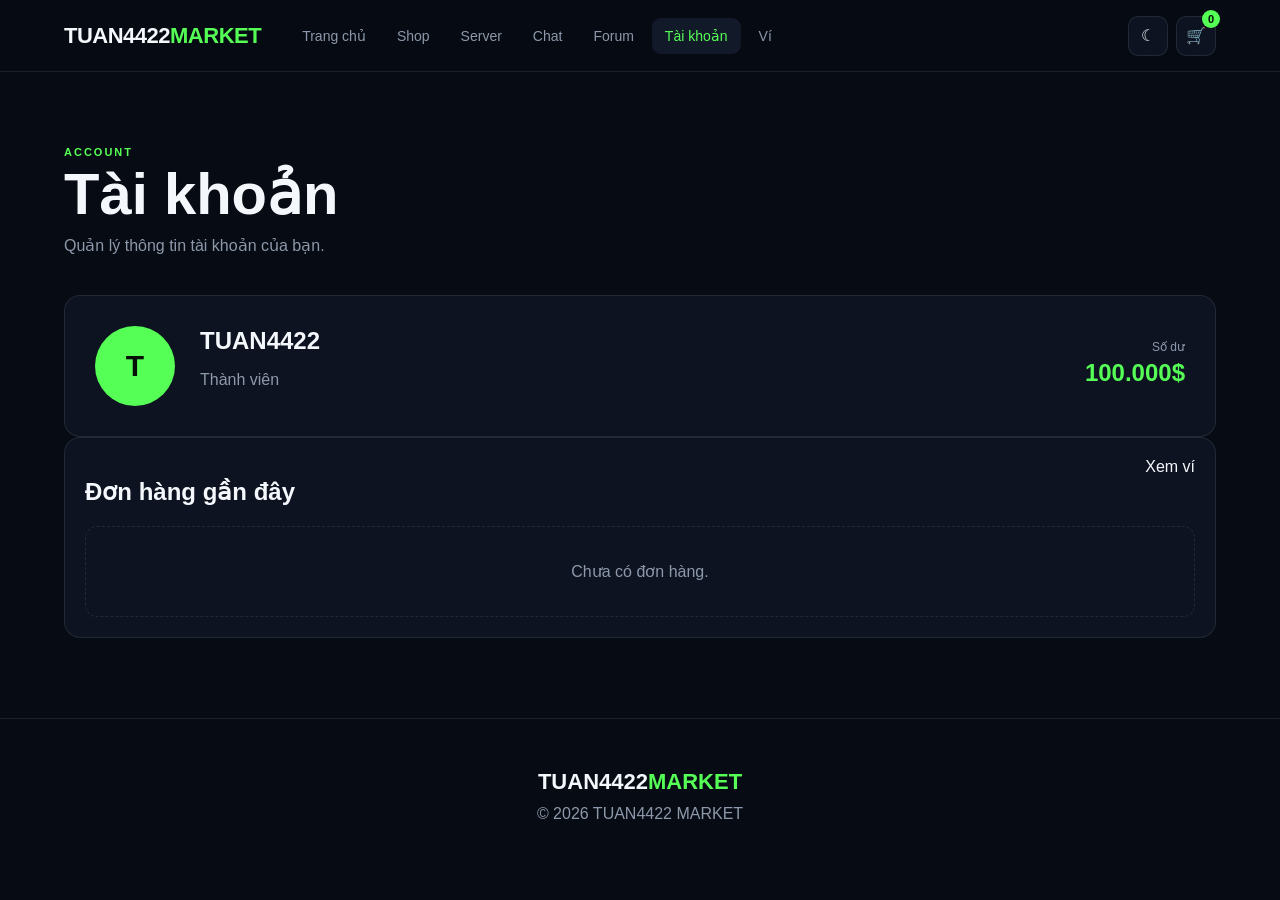
==== commit 4105baf6: "Update account.html" ====
--- a/account.html
+++ b/account.html
@@ -1,174 +1,184 @@
 <!DOCTYPE html>
 <html lang="vi">
+
 <head>
-  <meta charset="UTF-8">
-  <meta name="viewport" content="width=device-width, initial-scale=1.0">
-  <title>Tài khoản - TUAN4422 MARKET</title>
-  <link rel="stylesheet" href="style.css">
+
+<meta charset="UTF-8">
+
+<meta name="viewport"
+content="width=device-width, initial-scale=1.0">
+
+<title>Tài khoản - TUAN4422 MARKET</title>
+
+<link rel="stylesheet" href="style.css">
+
 </head>
 
 <body>
 
 <header class="header">
 
-  <a href="index.html" class="logo">
-    TUAN<span>4422</span>
-  </a>
+<a class="logo" href="index.html">
+TUAN4422<span>MARKET</span>
+</a>
 
-  <nav id="nav">
-    <a href="index.html">Trang chủ</a>
-    <a href="shop.html">Shop</a>
-    <a href="server.html">Server</a>
-    <a href="chat.html">Chat</a>
-    <a href="forum.html">Forum</a>
-    <a href="account.html" class="active">Tài khoản</a>
-    <a href="wallet.html">Ví</a>
-  </nav>
+<nav id="nav">
 
-  <div class="header-actions">
+<a href="index.html">Trang chủ</a>
+<a href="shop.html">Shop</a>
+<a href="server.html">Server</a>
+<a href="chat.html">Chat</a>
+<a href="forum.html">Forum</a>
+<a class="active" href="account.html">Tài khoản</a>
+<a href="wallet.html">Ví</a>
 
-    <button id="themeBtn" class="icon-btn">☾</button>
+</nav>
 
-    <button id="cartBtn" class="cart-btn">
-      🛒
-      <span id="cartCount">0</span>
-    </button>
+<div class="header-actions">
 
-    <button id="menuBtn" class="menu-btn">☰</button>
+<button id="themeBtn" class="icon-btn">☾</button>
 
-  </div>
+<button id="cartBtn" class="cart-btn">
+🛒
+<span id="cartCount">0</span>
+</button>
+
+<button id="menuBtn" class="menu-btn">☰</button>
+
+</div>
 
 </header>
 
 
 <main class="page">
 
-  <div class="page-heading">
+<div class="page-heading">
 
-    <div>
+<div>
 
-      <div class="small-title">
-        ACCOUNT
-      </div>
+<small class="small-title">
+ACCOUNT
+</small>
 
-      <h1>Tài khoản</h1>
+<h1>Tài khoản</h1>
 
-      <p>
-        Quản lý thông tin và đơn hàng.
-      </p>
+<p>
+Quản lý thông tin tài khoản của bạn.
+</p>
 
-    </div>
+</div>
 
-  </div>
+</div>
 
 
-  <div class="account-card">
+<div class="account-card">
 
-    <div class="profile-avatar" id="profileAvatar">
-      T
-    </div>
+<div class="profile-avatar">
+T
+</div>
 
-    <div class="profile-info">
+<div class="profile-info">
 
-      <h2 id="profileName">
-        TUAN4422
-      </h2>
+<h2>TUAN4422</h2>
 
-      <p>
-        Thành viên TUAN4422 MARKET
-      </p>
+<p>
+Thành viên
+</p>
 
-      <button
-        id="editName"
-        class="small-btn"
-      >
-        Đổi tên
-      </button>
+</div>
 
-    </div>
+<div class="profile-balance">
 
-    <div class="profile-balance">
+<span>Số dư</span>
 
-      <span>Số dư demo</span>
+<strong id="accountBalance">
+100.000$
+</strong>
 
-      <strong id="accountBalance">
-        100.000đ
-      </strong>
+</div>
 
-      <a href="wallet.html">
-        Quản lý ví →
-      </a>
-
-    </div>
-
-  </div>
+</div>
 
 
-  <section class="quick-section">
+<div class="order-box">
 
-    <div class="section-title">
+<div class="order-header">
 
-      <div class="small-title">
-        LỊCH SỬ
-      </div>
+<h2>Đơn hàng gần đây</h2>
 
-      <h2>
-        Đơn hàng
-      </h2>
+<a href="wallet.html">
+Xem ví
+</a>
 
-    </div>
+</div>
 
-    <div id="orderList"></div>
+<div id="accountOrders">
 
-  </section>
+<div class="empty">
+Chưa có đơn hàng.
+</div>
+
+</div>
+
+</div>
 
 </main>
 
 
+<footer>
+
+<div class="footer-logo">
+TUAN4422<span>MARKET</span>
+</div>
+
+<p>
+© <span id="year"></span> TUAN4422 MARKET
+</p>
+
+</footer>
+
+
 <div id="cartModal" class="modal">
 
-  <div class="modal-box">
+<div class="modal-box">
 
-    <div class="modal-header">
-      <h2>🛒 Giỏ hàng</h2>
-      <button id="closeCart">×</button>
-    </div>
+<div class="modal-header">
 
-    <div id="cartItems"></div>
+<h2>🛒 Giỏ hàng</h2>
 
-    <div class="cart-total">
-      <span>Tổng cộng</span>
-      <strong id="cartTotal">0đ</strong>
-    </div>
+<button
+id="cartClose"
+class="modal-close">
+×
+</button>
 
-    <button id="checkoutBtn" class="btn primary full">
-      Thanh toán
-    </button>
+</div>
 
-  </div>
+<div id="cartItems"></div>
+
+<div class="cart-total">
+
+<span>Tổng cộng</span>
+
+<strong id="cartTotal">
+0$
+</strong>
+
+</div>
+
+<button
+id="checkoutBtn"
+class="btn primary full">
+Thanh toán
+</button>
+
+</div>
 
 </div>
 
 
 <div id="toast"></div>
 
-
-<footer>
-
-  <div class="footer-logo">
-    TUAN<span>4422</span>
-  </div>
-
-  <p>TUAN4422 MARKET</p>
-
-  <small>
-    © <span id="year"></span>
-    TUAN4422. All rights reserved.
-  </small>
-
-</footer>
-
-
 <script src="script.js"></script>
 
 </body>
--- a/style.css
+++ b/style.css
@@ -1,133 +1,87 @@
-/* =========================================================
-   TUAN4422 MARKET
-   STYLE.CSS - FULL VERSION
-   BẢNG TUAN4422 MARKET ĐÃ ĐƯỢC CHỈNH THẲNG
-========================================================= */
-
-
-/* =========================================================
-   1. VARIABLES
-========================================================= */
-
 :root {
+
   --bg: #070b14;
-  --bg-soft: #0b101c;
-
-  --surface: #0f1625;
-  --surface-2: #151e30;
-  --surface-3: #1b263b;
-
-  --text: #f5f7ff;
-  --muted: #8d99af;
-
-  --primary: #6c5ce7;
-  --primary-light: #8477ff;
-
-  --cyan: #00d4ff;
-  --green: #35e58c;
-  --yellow: #ffc857;
-  --red: #ff5f73;
-
-  --border: rgba(255, 255, 255, 0.09);
-
-  --radius-sm: 10px;
+  --surface: #0d1320;
+  --surface-2: #121a2a;
+  --surface-3: #182236;
+
+  --text: #f4f7fb;
+  --muted: #8d99aa;
+
+  --primary: #55ff55;
+  --primary-light: #8aff8a;
+
+  --cyan: #35d9ff;
+  --green: #55ff55;
+  --yellow: #ffd84d;
+  --red: #ff5d6c;
+
+  --border: rgba(255,255,255,.09);
+
   --radius: 16px;
-  --radius-lg: 24px;
-  --radius-xl: 30px;
+  --radius-small: 10px;
 
   --shadow:
-    0 20px 60px rgba(0, 0, 0, 0.35);
-
-  --transition: 0.25s ease;
-}
-
-
-/* =========================================================
-   2. LIGHT MODE
-========================================================= */
-
-body.light {
-  --bg: #f3f6fb;
-  --bg-soft: #edf1f7;
-
-  --surface: #ffffff;
-  --surface-2: #f0f3f8;
-  --surface-3: #e7ecf4;
-
-  --text: #172033;
-  --muted: #657086;
-
-  --border: rgba(20, 30, 50, 0.1);
-
-  --shadow:
-    0 20px 50px rgba(30, 50, 80, 0.12);
-}
-
-
-/* =========================================================
-   3. RESET
-========================================================= */
+    0 20px 60px rgba(0,0,0,.28);
+
+  --transition:
+    .25s ease;
+}
+
 
 * {
-  margin: 0;
-  padding: 0;
   box-sizing: border-box;
 }
+
 
 html {
   scroll-behavior: smooth;
 }
 
+
 body {
+
+  margin: 0;
+
   min-height: 100vh;
 
+  background: var(--bg);
+
+  color: var(--text);
+
   font-family:
-    Inter,
     Arial,
     Helvetica,
     sans-serif;
 
-  color: var(--text);
-  background: var(--bg);
-
-  line-height: 1.6;
-
-  overflow-x: hidden;
-
   transition:
-    background 0.25s ease,
-    color 0.25s ease;
-}
-
-body::before {
-  content: "";
-
-  position: fixed;
-
-  inset: 0;
-
-  pointer-events: none;
-
-  z-index: -1;
-
-  background:
-    radial-gradient(
-      circle at 80% 0%,
-      rgba(108, 92, 231, 0.12),
-      transparent 28%
-    ),
-
-    radial-gradient(
-      circle at 10% 80%,
-      rgba(0, 212, 255, 0.06),
-      transparent 25%
-    );
-}
+    background .25s ease,
+    color .25s ease;
+}
+
+
+body.light {
+
+  --bg: #f3f6fa;
+  --surface: #ffffff;
+  --surface-2: #eef2f6;
+  --surface-3: #e4e9ef;
+
+  --text: #111827;
+  --muted: #657184;
+
+  --border: rgba(0,0,0,.1);
+
+  --shadow:
+    0 20px 50px rgba(0,0,0,.1);
+}
+
 
 a {
   color: inherit;
   text-decoration: none;
 }
+
 
 button,
 input,
@@ -135,2430 +89,2518 @@
   font: inherit;
 }
 
+
 button {
   cursor: pointer;
 }
 
-img {
-  max-width: 100%;
-  display: block;
-}
-
-
-/* =========================================================
-   4. HEADER
-========================================================= */
 
 .header {
-  position: fixed;
+
+  position: sticky;
 
   top: 0;
-  left: 0;
-  right: 0;
+
+  z-index: 1000;
 
   height: 72px;
 
-  z-index: 1000;
-
   display: flex;
+
   align-items: center;
-  justify-content: space-between;
-
-  padding: 0 6%;
-
-  background:
-    rgba(7, 11, 20, 0.78);
-
-  backdrop-filter: blur(18px);
-  -webkit-backdrop-filter: blur(18px);
+
+  gap: 28px;
+
+  padding:
+    0 5%;
+
+  background:
+    rgba(7,11,20,.88);
+
+  backdrop-filter:
+    blur(18px);
 
   border-bottom:
     1px solid var(--border);
 }
 
+
 body.light .header {
   background:
-    rgba(255, 255, 255, 0.82);
-}
-
-
-/* LOGO */
+    rgba(255,255,255,.88);
+}
+
 
 .logo {
-  display: inline-flex;
+
+  font-size: 22px;
+
+  font-weight: 900;
+
+  letter-spacing: -.5px;
+
+  white-space: nowrap;
+}
+
+
+.logo span,
+.footer-logo span {
+  color: var(--primary);
+}
+
+
+nav {
+
+  display: flex;
+
   align-items: center;
 
-  font-size: 21px;
-  font-weight: 1000;
-
-  letter-spacing: 1px;
-
-  white-space: nowrap;
-}
-
-.logo span {
-  color: var(--cyan);
-}
-
-
-/* NAVIGATION */
-
-nav {
-  display: flex;
-  align-items: center;
-  gap: 24px;
-}
+  gap: 5px;
+
+  flex: 1;
+}
+
 
 nav a {
-  position: relative;
+
+  padding:
+    10px 13px;
+
+  border-radius:
+    9px;
 
   color: var(--muted);
 
-  font-size: 13px;
-  font-weight: 800;
-
-  transition: var(--transition);
-}
+  font-size: 14px;
+
+  transition:
+    var(--transition);
+}
+
 
 nav a:hover,
 nav a.active {
+
   color: var(--text);
-}
-
-nav a.active::after {
-  content: "";
-
-  position: absolute;
-
-  left: 0;
-  right: 0;
-  bottom: -8px;
-
-  height: 2px;
-
-  border-radius: 10px;
-
-  background:
-    linear-gradient(
-      90deg,
-      var(--cyan),
-      var(--primary)
-    );
-}
-
-
-/* HEADER ACTIONS */
+
+  background:
+    var(--surface-2);
+}
+
+
+nav a.active {
+  color: var(--primary);
+}
+
 
 .header-actions {
+
   display: flex;
+
   align-items: center;
+
   gap: 8px;
 }
+
 
 .icon-btn,
 .cart-btn,
 .menu-btn {
-  height: 41px;
 
   border: 1px solid var(--border);
-  border-radius: 11px;
 
   background: var(--surface);
 
   color: var(--text);
 
+  border-radius: 10px;
+
+  height: 40px;
+
+  min-width: 40px;
+
+  display: flex;
+
+  align-items: center;
+
+  justify-content: center;
+
   transition: var(--transition);
 }
 
-.icon-btn {
-  width: 41px;
-}
+
+.icon-btn:hover,
+.cart-btn:hover,
+.menu-btn:hover {
+  border-color: var(--primary);
+}
+
 
 .cart-btn {
-  display: inline-flex;
+  position: relative;
+}
+
+
+.cart-btn span {
+
+  position: absolute;
+
+  right: -5px;
+
+  top: -7px;
+
+  min-width: 18px;
+
+  height: 18px;
+
+  padding: 0 4px;
+
+  border-radius: 20px;
+
+  background: var(--primary);
+
+  color: #061006;
+
+  font-size: 11px;
+
+  font-weight: bold;
+
+  display: flex;
+
   align-items: center;
+
   justify-content: center;
-
-  gap: 6px;
-
-  padding: 0 12px;
-}
-
-.cart-btn span {
-  color: var(--cyan);
-  font-weight: 900;
-}
-
-.icon-btn:hover,
-.cart-btn:hover {
-  border-color:
-    rgba(0, 212, 255, 0.35);
-
-  transform: translateY(-2px);
-}
+}
+
 
 .menu-btn {
   display: none;
-
-  width: 41px;
-
-  font-size: 18px;
-}
-
-
-/* =========================================================
-   5. GENERAL BUTTON
-========================================================= */
+}
+
+
+/* BUTTONS */
 
 .btn {
+
+  min-height: 44px;
+
   display: inline-flex;
 
   align-items: center;
+
   justify-content: center;
 
-  min-height: 45px;
-
-  padding: 12px 21px;
+  gap: 8px;
+
+  padding:
+    0 18px;
+
+  border-radius:
+    10px;
+
+  border: 1px solid var(--border);
+
+  font-weight: 700;
+
+  transition:
+    var(--transition);
+}
+
+
+.btn.primary {
+
+  background: var(--primary);
+
+  color: #061006;
+
+  border-color: var(--primary);
+}
+
+
+.btn.primary:hover {
+
+  transform:
+    translateY(-2px);
+
+  box-shadow:
+    0 10px 30px
+    rgba(85,255,85,.18);
+}
+
+
+.btn.secondary {
+
+  background: var(--surface-2);
+
+  color: var(--text);
+}
+
+
+.btn.secondary:hover {
+  border-color: var(--primary);
+}
+
+
+.btn.full {
+  width: 100%;
+}
+
+
+.small-btn {
+
+  border:
+    1px solid var(--border);
+
+  background:
+    var(--surface-2);
+
+  color:
+    var(--text);
+
+  padding:
+    8px 11px;
+
+  border-radius:
+    8px;
+
+  font-size: 13px;
+
+  transition:
+    var(--transition);
+}
+
+
+.small-btn:hover {
+  border-color: var(--primary);
+}
+
+
+.buy-btn {
+  background:
+    rgba(85,255,85,.1);
+
+  color:
+    var(--primary);
+}
+
+
+/* HOME */
+
+.home-hero {
+
+  width: min(1200px, 90%);
+
+  margin:
+    0 auto;
+
+  min-height:
+    calc(100vh - 72px);
+
+  display: grid;
+
+  grid-template-columns:
+    1.15fr .85fr;
+
+  align-items: center;
+
+  gap: 60px;
+
+  padding:
+    70px 0;
+}
+
+
+.hero-content {
+  max-width: 680px;
+}
+
+
+.badge {
+
+  display: inline-flex;
+
+  padding:
+    8px 12px;
+
+  border:
+    1px solid
+    rgba(85,255,85,.25);
+
+  border-radius:
+    30px;
+
+  color:
+    var(--primary);
+
+  background:
+    rgba(85,255,85,.06);
+
+  font-size:
+    12px;
+
+  font-weight:
+    700;
+}
+
+
+.hero-content h1 {
+
+  margin:
+    18px 0;
+
+  font-size:
+    clamp(45px, 7vw, 82px);
+
+  line-height:
+    .95;
+
+  letter-spacing:
+    -4px;
+}
+
+
+.hero-content h1 span {
+  display: block;
+  color: var(--primary);
+}
+
+
+.hero-content > p {
+
+  max-width: 620px;
+
+  color: var(--muted);
+
+  font-size:
+    17px;
+
+  line-height:
+    1.7;
+}
+
+
+.hero-buttons {
+
+  display: flex;
+
+  flex-wrap: wrap;
+
+  gap: 10px;
+
+  margin-top: 25px;
+}
+
+
+.stats {
+
+  display: flex;
+
+  flex-wrap: wrap;
+
+  gap: 35px;
+
+  margin-top: 40px;
+}
+
+
+.stats div {
+
+  display: flex;
+
+  flex-direction: column;
+
+  gap: 4px;
+}
+
+
+.stats strong {
+  font-size: 22px;
+}
+
+
+.stats span {
+  color: var(--muted);
+  font-size: 13px;
+}
+
+
+.hero-card {
+
+  padding: 28px;
+
+  border:
+    1px solid var(--border);
+
+  border-radius:
+    22px;
+
+  background:
+    linear-gradient(
+      145deg,
+      var(--surface-2),
+      var(--surface)
+    );
+
+  box-shadow:
+    var(--shadow);
+
+  transform: none;
+
+  transition:
+    transform .3s ease;
+}
+
+
+.hero-card:hover {
+  transform:
+    translateY(-5px);
+}
+
+
+.hero-card-top {
+
+  display: flex;
+
+  justify-content: space-between;
+
+  gap: 10px;
+
+  color: var(--muted);
+
+  font-size: 12px;
+
+  font-weight: bold;
+}
+
+
+.online {
+  color: var(--primary);
+}
+
+
+.market-icon {
+
+  width: 100px;
+
+  height: 100px;
+
+  margin:
+    55px auto 25px;
+
+  display: flex;
+
+  align-items: center;
+
+  justify-content: center;
+
+  border-radius:
+    24px;
+
+  background:
+    rgba(85,255,85,.08);
+
+  font-size:
+    45px;
+}
+
+
+.hero-card h2 {
+
+  text-align: center;
+
+  font-size: 32px;
+
+  margin: 0;
+}
+
+
+.hero-card p {
+
+  text-align: center;
+
+  color: var(--muted);
+}
+
+
+.hero-price {
+
+  margin-top: 35px;
+
+  padding-top: 20px;
+
+  border-top:
+    1px solid var(--border);
+
+  display: flex;
+
+  justify-content: space-between;
+}
+
+
+.hero-price span {
+  color: var(--muted);
+}
+
+
+.hero-price strong {
+  color: var(--primary);
+}
+
+
+/* QUICK */
+
+.quick-section {
+
+  width: min(1200px, 90%);
+
+  margin:
+    0 auto;
+
+  padding:
+    70px 0;
+}
+
+
+.section-title {
+  margin-bottom: 28px;
+}
+
+
+.section-title.center {
+  text-align: center;
+}
+
+
+.small-title {
+
+  color:
+    var(--primary);
+
+  font-size:
+    11px;
+
+  font-weight:
+    800;
+
+  letter-spacing:
+    2px;
+
+  margin-bottom:
+    8px;
+}
+
+
+.section-title h2 {
+
+  margin:
+    0;
+
+  font-size:
+    32px;
+}
+
+
+.quick-grid {
+
+  display: grid;
+
+  grid-template-columns:
+    repeat(4, 1fr);
+
+  gap: 15px;
+}
+
+
+.quick-card {
+
+  padding: 25px;
+
+  min-height:
+    190px;
+
+  border:
+    1px solid var(--border);
+
+  border-radius:
+    var(--radius);
+
+  background:
+    var(--surface);
+
+  transition:
+    var(--transition);
+}
+
+
+.quick-card:hover {
+
+  transform:
+    translateY(-5px);
+
+  border-color:
+    rgba(85,255,85,.4);
+}
+
+
+.quick-card > div {
+
+  font-size:
+    30px;
+
+  margin-bottom:
+    20px;
+}
+
+
+.quick-card h3 {
+  margin: 0 0 8px;
+}
+
+
+.quick-card p {
+
+  margin: 0;
+
+  color: var(--muted);
+
+  line-height:
+    1.6;
+
+  font-size:
+    14px;
+}
+
+
+/* INNER PAGE */
+
+.page {
+
+  width:
+    min(1200px, 90%);
+
+  margin:
+    0 auto;
+
+  padding:
+    70px 0;
+}
+
+
+.page-heading {
+
+  display: flex;
+
+  align-items: center;
+
+  justify-content: space-between;
+
+  gap: 20px;
+
+  margin-bottom:
+    40px;
+}
+
+
+.page-heading.center {
+  justify-content:
+    center;
+
+  text-align:
+    center;
+}
+
+
+.page-heading h1 {
+
+  margin:
+    0 0 8px;
+
+  font-size:
+    clamp(36px, 5vw, 58px);
+}
+
+
+.page-heading p {
+
+  margin: 0;
+
+  color:
+    var(--muted);
+}
+
+
+/* SEARCH */
+
+.search-box {
+
+  display: flex;
+
+  align-items: center;
+
+  gap: 10px;
+
+  margin-bottom:
+    35px;
+
+  padding:
+    0 16px;
+
+  min-height:
+    52px;
+
+  border:
+    1px solid var(--border);
+
+  border-radius:
+    12px;
+
+  background:
+    var(--surface);
+}
+
+
+.search-box input {
+
+  width: 100%;
 
   border: 0;
-  border-radius: 12px;
-
-  font-size: 13px;
-  font-weight: 900;
+
+  outline: 0;
+
+  background: transparent;
+
+  color: var(--text);
+
+  font-size:
+    15px;
+}
+
+
+/* SHOP */
+
+.product-grid {
+
+  display: grid;
+
+  grid-template-columns:
+    repeat(4, 1fr);
+
+  gap: 16px;
+}
+
+
+.product {
+
+  position: relative;
+
+  padding:
+    20px;
+
+  border:
+    1px solid var(--border);
+
+  border-radius:
+    var(--radius);
+
+  background:
+    var(--surface);
 
   transition:
-    transform var(--transition),
-    box-shadow var(--transition),
-    opacity var(--transition);
-}
-
-.btn:hover {
-  transform: translateY(-3px);
-}
-
-.btn:active {
-  transform: translateY(0);
-}
-
-.btn.primary {
-  color: #ffffff;
+    var(--transition);
+}
+
+
+.product:hover {
+
+  transform:
+    translateY(-5px);
+
+  border-color:
+    rgba(85,255,85,.35);
+}
+
+
+.product-badge {
+
+  position: absolute;
+
+  top: 12px;
+
+  right: 12px;
+
+  padding:
+    5px 8px;
+
+  border-radius:
+    6px;
+
+  background:
+    rgba(85,255,85,.1);
+
+  color:
+    var(--primary);
+
+  font-size:
+    10px;
+
+  font-weight:
+    bold;
+}
+
+
+.product-icon {
+
+  height:
+    130px;
+
+  display: flex;
+
+  align-items:
+    center;
+
+  justify-content:
+    center;
+
+  border-radius:
+    12px;
+
+  background:
+    var(--surface-2);
+
+  font-size:
+    50px;
+
+  margin-bottom:
+    18px;
+}
+
+
+.product h3 {
+  margin:
+    0 0 8px;
+}
+
+
+.product-description {
+
+  min-height:
+    45px;
+
+  color:
+    var(--muted);
+
+  font-size:
+    13px;
+
+  line-height:
+    1.5;
+}
+
+
+.product-bottom {
+
+  margin-top:
+    20px;
+}
+
+
+.price {
+
+  color:
+    var(--primary);
+
+  font-size:
+    19px;
+
+  font-weight:
+    800;
+}
+
+
+.product-buttons {
+
+  display:
+    grid;
+
+  grid-template-columns:
+    1fr 1fr;
+
+  gap:
+    7px;
+
+  margin-top:
+    14px;
+}
+
+
+/* SERVER */
+
+.server-card {
+
+  max-width:
+    750px;
+
+  margin:
+    0 auto;
+
+  padding:
+    40px;
+
+  text-align:
+    center;
+
+  border:
+    1px solid var(--border);
+
+  border-radius:
+    22px;
+
+  background:
+    var(--surface);
+
+  box-shadow:
+    var(--shadow);
+}
+
+
+.server-logo {
+
+  width:
+    100px;
+
+  height:
+    100px;
+
+  margin:
+    0 auto 20px;
+
+  display:
+    flex;
+
+  align-items:
+    center;
+
+  justify-content:
+    center;
+
+  border-radius:
+    25px;
+
+  background:
+    var(--surface-2);
+
+  font-size:
+    45px;
+}
+
+
+.server-card > p {
+
+  color:
+    var(--muted);
+
+  line-height:
+    1.7;
+}
+
+
+.server-status {
+
+  display:
+    inline-flex;
+
+  align-items:
+    center;
+
+  gap:
+    8px;
+
+  margin:
+    10px 0;
+
+  color:
+    var(--primary);
+
+  font-weight:
+    bold;
+}
+
+
+.server-status span {
+
+  width:
+    9px;
+
+  height:
+    9px;
+
+  border-radius:
+    50%;
+
+  background:
+    var(--primary);
+
+  box-shadow:
+    0 0 12px
+    var(--primary);
+}
+
+
+.server-data {
+
+  display:
+    grid;
+
+  grid-template-columns:
+    repeat(3, 1fr);
+
+  gap:
+    10px;
+
+  margin:
+    30px 0;
+
+  text-align:
+    left;
+}
+
+
+.server-data div {
+
+  padding:
+    15px;
+
+  border:
+    1px solid var(--border);
+
+  border-radius:
+    10px;
+
+  background:
+    var(--surface-2);
+}
+
+
+.server-data span {
+
+  display:
+    block;
+
+  color:
+    var(--muted);
+
+  font-size:
+    12px;
+
+  margin-bottom:
+    7px;
+}
+
+
+.green {
+  color:
+    var(--primary);
+}
+
+
+/* CHAT */
+
+.chat-container {
+
+  display:
+    grid;
+
+  grid-template-columns:
+    220px 1fr;
+
+  min-height:
+    600px;
+
+  border:
+    1px solid var(--border);
+
+  border-radius:
+    var(--radius);
+
+  overflow:
+    hidden;
+
+  background:
+    var(--surface);
+}
+
+
+.chat-sidebar {
+
+  padding:
+    20px;
+
+  border-right:
+    1px solid var(--border);
+
+  background:
+    var(--surface-2);
+}
+
+
+.chat-sidebar h3 {
+  margin-top:
+    0;
+}
+
+
+.chat-channel {
+
+  width:
+    100%;
+
+  padding:
+    12px;
+
+  margin-bottom:
+    6px;
+
+  text-align:
+    left;
+
+  border:
+    0;
+
+  border-radius:
+    8px;
+
+  background:
+    transparent;
+
+  color:
+    var(--muted);
+}
+
+
+.chat-channel:hover,
+.chat-channel.active {
+
+  background:
+    var(--surface-3);
+
+  color:
+    var(--text);
+}
+
+
+.chat-main {
+
+  display:
+    flex;
+
+  flex-direction:
+    column;
+}
+
+
+.chat-messages {
+
+  flex:
+    1;
+
+  padding:
+    25px;
+
+  overflow-y:
+    auto;
+}
+
+
+.message {
+
+  display:
+    flex;
+
+  gap:
+    12px;
+
+  margin-bottom:
+    22px;
+}
+
+
+.avatar {
+
+  width:
+    40px;
+
+  height:
+    40px;
+
+  flex-shrink:
+    0;
+
+  display:
+    flex;
+
+  align-items:
+    center;
+
+  justify-content:
+    center;
+
+  border-radius:
+    50%;
+
+  background:
+    var(--primary);
+
+  color:
+    #061006;
+
+  font-weight:
+    bold;
+}
+
+
+.avatar.blue {
+  background:
+    var(--cyan);
+}
+
+
+.message strong {
+  font-size:
+    14px;
+}
+
+
+.message p {
+
+  margin:
+    5px 0 0;
+
+  color:
+    var(--muted);
+
+  line-height:
+    1.5;
+}
+
+
+.chat-input {
+
+  display:
+    flex;
+
+  gap:
+    8px;
+
+  padding:
+    15px;
+
+  border-top:
+    1px solid var(--border);
+}
+
+
+.chat-input input {
+
+  flex:
+    1;
+
+  min-width:
+    0;
+
+  border:
+    1px solid var(--border);
+
+  border-radius:
+    10px;
+
+  background:
+    var(--surface-2);
+
+  color:
+    var(--text);
+
+  padding:
+    0 14px;
+
+  outline:
+    none;
+}
+
+
+/* FORUM */
+
+.forum-list {
+
+  display:
+    grid;
+
+  gap:
+    10px;
+}
+
+
+.forum-post {
+
+  display:
+    flex;
+
+  align-items:
+    center;
+
+  gap:
+    15px;
+
+  padding:
+    20px;
+
+  border:
+    1px solid var(--border);
+
+  border-radius:
+    var(--radius);
+
+  background:
+    var(--surface);
+
+  transition:
+    var(--transition);
+}
+
+
+.forum-post:hover {
+  border-color:
+    rgba(85,255,85,.3);
+}
+
+
+.forum-icon {
+
+  width:
+    50px;
+
+  height:
+    50px;
+
+  flex-shrink:
+    0;
+
+  display:
+    flex;
+
+  align-items:
+    center;
+
+  justify-content:
+    center;
+
+  border-radius:
+    12px;
+
+  background:
+    var(--surface-2);
+
+  font-size:
+    22px;
+}
+
+
+.forum-post h3 {
+  margin:
+    0 0 7px;
+}
+
+
+.post-meta {
+
+  color:
+    var(--muted);
+
+  font-size:
+    12px;
+}
+
+
+/* FORMS */
+
+.form-input {
+
+  width:
+    100%;
+
+  padding:
+    13px;
+
+  margin-bottom:
+    12px;
+
+  border:
+    1px solid var(--border);
+
+  border-radius:
+    10px;
+
+  background:
+    var(--surface-2);
+
+  color:
+    var(--text);
+
+  outline:
+    none;
+}
+
+
+textarea.form-input {
+
+  min-height:
+    150px;
+
+  resize:
+    vertical;
+}
+
+
+/* ACCOUNT */
+
+.account-card {
+
+  display:
+    grid;
+
+  grid-template-columns:
+    auto 1fr auto;
+
+  align-items:
+    center;
+
+  gap:
+    25px;
+
+  padding:
+    30px;
+
+  border:
+    1px solid var(--border);
+
+  border-radius:
+    var(--radius);
+
+  background:
+    var(--surface);
+}
+
+
+.profile-avatar {
+
+  width:
+    80px;
+
+  height:
+    80px;
+
+  display:
+    flex;
+
+  align-items:
+    center;
+
+  justify-content:
+    center;
+
+  border-radius:
+    50%;
+
+  background:
+    var(--primary);
+
+  color:
+    #061006;
+
+  font-size:
+    30px;
+
+  font-weight:
+    bold;
+}
+
+
+.profile-info h2 {
+  margin:
+    0 0 5px;
+}
+
+
+.profile-info p {
+  color:
+    var(--muted);
+}
+
+
+.profile-balance {
+
+  text-align:
+    right;
+}
+
+
+.profile-balance span {
+
+  display:
+    block;
+
+  color:
+    var(--muted);
+
+  font-size:
+    12px;
+}
+
+
+.profile-balance strong {
+
+  display:
+    block;
+
+  margin:
+    5px 0;
+
+  color:
+    var(--primary);
+
+  font-size:
+    24px;
+}
+
+
+.profile-balance a {
+  color:
+    var(--primary);
+
+  font-size:
+    13px;
+}
+
+
+.order-box {
+
+  padding:
+    20px;
+
+  margin-bottom:
+    10px;
+
+  border:
+    1px solid var(--border);
+
+  border-radius:
+    var(--radius);
+
+  background:
+    var(--surface);
+}
+
+
+.order-header {
+
+  display:
+    flex;
+
+  justify-content:
+    space-between;
+
+  gap:
+    10px;
+}
+
+
+.order-header span {
+  color:
+    var(--muted);
+}
+
+
+/* WALLET */
+
+.wallet-card {
+
+  padding:
+    40px;
+
+  border:
+    1px solid var(--border);
+
+  border-radius:
+    22px;
 
   background:
     linear-gradient(
       135deg,
-      var(--primary),
-      var(--cyan)
+      var(--surface-2),
+      var(--surface)
     );
-
-  box-shadow:
-    0 12px 30px
-    rgba(0, 212, 255, 0.1);
-}
-
-.btn.primary:hover {
-  box-shadow:
-    0 15px 35px
-    rgba(0, 212, 255, 0.18);
-}
-
-.btn.secondary {
-  color: var(--text);
-
-  background: var(--surface);
-
-  border: 1px solid var(--border);
-}
-
-.btn.full {
-  width: 100%;
-}
-
-
-/* =========================================================
-   6. HOME PAGE
-========================================================= */
-
-.home-hero {
-  min-height: 100vh;
-
-  padding:
-    150px 8%
-    100px;
-
-  display: grid;
-
-  grid-template-columns:
-    minmax(0, 1.15fr)
-    minmax(320px, 0.85fr);
-
-  gap: 70px;
-
-  align-items: center;
-
-  background:
-    radial-gradient(
-      circle at 80% 35%,
-      rgba(108, 92, 231, 0.22),
-      transparent 34%
-    ),
-
-    radial-gradient(
-      circle at 15% 80%,
-      rgba(0, 212, 255, 0.09),
-      transparent 30%
-    );
-}
-
-
-/* BADGE */
-
-.badge {
-  display: inline-flex;
-
-  align-items: center;
-
-  padding: 7px 13px;
-
-  border: 1px solid
-    rgba(0, 212, 255, 0.2);
-
-  border-radius: 999px;
-
-  color: var(--cyan);
-
-  background:
-    rgba(0, 212, 255, 0.06);
-
-  font-size: 11px;
-  font-weight: 900;
-
-  letter-spacing: 1px;
-
-  margin-bottom: 20px;
-}
-
-
-/* HERO TITLE */
-
-.hero-content h1 {
-  font-size:
-    clamp(48px, 7vw, 88px);
-
-  line-height: 0.98;
-
-  letter-spacing: -4px;
-
-  margin-bottom: 25px;
-}
-
-.hero-content h1 span {
-  background:
-    linear-gradient(
-      90deg,
-      var(--cyan),
-      var(--primary-light)
-    );
-
-  -webkit-background-clip: text;
-  background-clip: text;
-
-  color: transparent;
-}
-
-.hero-content > p {
-  max-width: 650px;
-
-  color: var(--muted);
-
-  font-size: 17px;
-}
-
-
-/* HERO BUTTONS */
-
-.hero-buttons {
-  display: flex;
-
-  align-items: center;
-
-  gap: 12px;
-
-  margin-top: 30px;
-}
-
-
-/* STATS */
-
-.stats {
-  display: flex;
-
-  gap: 38px;
-
-  margin-top: 50px;
-}
-
-.stats div {
-  display: flex;
-
-  flex-direction: column;
-}
-
-.stats strong {
-  font-size: 23px;
-}
-
-.stats span {
-  color: var(--muted);
-
-  font-size: 11px;
-}
-
-
-/* =========================================================
-   HERO CARD
-   ĐÃ SỬA: KHÔNG CÒN rotate(2deg)
-========================================================= */
-
-.hero-card {
-  padding: 42px;
+}
+
+
+.wallet-card > span {
+
+  display:
+    block;
+
+  color:
+    var(--muted);
+
+  font-size:
+    12px;
+
+  letter-spacing:
+    1px;
+}
+
+
+.wallet-card > strong {
+
+  display:
+    block;
+
+  margin:
+    10px 0 25px;
+
+  color:
+    var(--primary);
+
+  font-size:
+    40px;
+}
+
+
+.transactions {
+
+  display:
+    grid;
+
+  gap:
+    8px;
+}
+
+
+.transaction {
+
+  display:
+    flex;
+
+  align-items:
+    center;
+
+  justify-content:
+    space-between;
+
+  padding:
+    18px;
 
   border:
     1px solid var(--border);
 
-  border-radius: var(--radius-xl);
-
-  background:
-    linear-gradient(
-      145deg,
-      var(--surface),
-      var(--surface-2)
-    );
-
-  box-shadow: var(--shadow);
-
-  /* BẢNG LUÔN THẲNG */
-  transform: none;
-
-  transition:
-    transform 0.3s ease;
-}
-
-.hero-card:hover {
-  /* Chỉ nâng bảng lên, không xoay */
-  transform:
-    translateY(-5px);
-}
-
-
-.hero-card-top {
-  display: flex;
-
-  align-items: center;
-  justify-content: space-between;
-
-  color: var(--muted);
-
-  font-size: 10px;
-  font-weight: 900;
-
-  letter-spacing: 2px;
-}
-
-.online {
-  color: var(--green);
-}
-
-.market-icon {
-  width: 135px;
-  height: 135px;
-
-  display: grid;
-  place-items: center;
-
-  margin:
-    42px auto
+  border-radius:
+    10px;
+
+  background:
+    var(--surface);
+}
+
+
+.transaction span {
+  color:
+    var(--muted);
+}
+
+
+.transaction strong {
+  color:
+    var(--primary);
+}
+
+
+/* MODAL */
+
+.modal {
+
+  position:
+    fixed;
+
+  inset:
+    0;
+
+  z-index:
+    99999;
+
+  display:
+    none;
+
+  align-items:
+    center;
+
+  justify-content:
+    center;
+
+  padding:
+    20px;
+
+  background:
+    rgba(0,0,0,.75);
+
+  box-sizing:
+    border-box;
+}
+
+
+.modal.show {
+  display:
+    flex;
+}
+
+
+.modal-box {
+
+  position:
+    relative;
+
+  width:
+    min(520px, 100%);
+
+  max-height:
+    calc(100vh - 40px);
+
+  overflow-y:
+    auto;
+
+  padding:
     25px;
-
-  border-radius: 34px;
-
-  font-size: 62px;
-
-  background:
-    linear-gradient(
-      135deg,
-      rgba(108, 92, 231, 0.22),
-      rgba(0, 212, 255, 0.1)
-    );
 
   border:
     1px solid var(--border);
-}
-
-.hero-card h2 {
-  text-align: center;
-
-  font-size: 29px;
-}
-
-.hero-card > p {
-  text-align: center;
-
-  color: var(--muted);
-
-  font-size: 13px;
-}
-
-.hero-price {
-  display: flex;
-
-  justify-content: space-between;
-
-  padding-top: 18px;
-
-  margin-top: 28px;
+
+  border-radius:
+    18px;
+
+  background:
+    var(--surface);
+
+  box-shadow:
+    var(--shadow);
+}
+
+
+.modal-header {
+
+  display:
+    flex;
+
+  align-items:
+    center;
+
+  justify-content:
+    space-between;
+
+  gap:
+    15px;
+
+  margin-bottom:
+    20px;
+}
+
+
+.modal-header h2 {
+  margin:
+    0;
+}
+
+
+.modal-header button {
+
+  width:
+    42px;
+
+  height:
+    42px;
+
+  border:
+    0;
+
+  border-radius:
+    10px;
+
+  background:
+    transparent;
+
+  color:
+    var(--text);
+
+  font-size:
+    28px;
+
+  line-height:
+    1;
+}
+
+
+.modal-header button:hover {
+  background:
+    var(--surface-2);
+}
+
+
+.product-modal {
+  text-align:
+    center;
+}
+
+
+.detail-icon {
+
+  width:
+    110px;
+
+  height:
+    110px;
+
+  margin:
+    10px auto 20px;
+
+  display:
+    flex;
+
+  align-items:
+    center;
+
+  justify-content:
+    center;
+
+  border-radius:
+    20px;
+
+  background:
+    var(--surface-2);
+
+  font-size:
+    50px;
+}
+
+
+.detail-title {
+  margin:
+    0 0 10px;
+}
+
+
+.detail-description {
+
+  color:
+    var(--muted);
+
+  line-height:
+    1.6;
+}
+
+
+.detail-price {
+
+  margin:
+    20px 0;
+
+  color:
+    var(--primary);
+
+  font-size:
+    25px;
+
+  font-weight:
+    bold;
+}
+
+
+/* CART */
+
+.cart-item {
+
+  display:
+    flex;
+
+  align-items:
+    center;
+
+  gap:
+    12px;
+
+  padding:
+    13px 0;
+
+  border-bottom:
+    1px solid var(--border);
+}
+
+
+.cart-item-icon {
+
+  width:
+    48px;
+
+  height:
+    48px;
+
+  flex-shrink:
+    0;
+
+  display:
+    flex;
+
+  align-items:
+    center;
+
+  justify-content:
+    center;
+
+  border-radius:
+    10px;
+
+  background:
+    var(--surface-2);
+
+  font-size:
+    23px;
+}
+
+
+.cart-item-info {
+
+  flex:
+    1;
+
+  min-width:
+    0;
+}
+
+
+.cart-item-info strong {
+
+  display:
+    block;
+
+  margin-bottom:
+    4px;
+}
+
+
+.cart-item-info span {
+
+  color:
+    var(--primary);
+
+  font-size:
+    13px;
+}
+
+
+.remove-cart {
+
+  width:
+    36px;
+
+  height:
+    36px;
+
+  border:
+    0;
+
+  border-radius:
+    8px;
+
+  background:
+    transparent;
+
+  color:
+    var(--red);
+
+  font-size:
+    24px;
+}
+
+
+.remove-cart:hover {
+  background:
+    rgba(255,80,80,.1);
+}
+
+
+.cart-total {
+
+  display:
+    flex;
+
+  align-items:
+    center;
+
+  justify-content:
+    space-between;
+
+  padding:
+    20px 0;
+
+  margin-top:
+    10px;
+}
+
+
+.cart-total span {
+  color:
+    var(--muted);
+}
+
+
+.cart-total strong {
+
+  color:
+    var(--primary);
+
+  font-size:
+    22px;
+}
+
+
+/* EMPTY */
+
+.empty {
+
+  padding:
+    35px 20px;
+
+  text-align:
+    center;
+
+  color:
+    var(--muted);
+
+  border:
+    1px dashed var(--border);
+
+  border-radius:
+    12px;
+}
+
+
+/* TOAST */
+
+#toast {
+
+  position:
+    fixed;
+
+  left:
+    50%;
+
+  bottom:
+    25px;
+
+  z-index:
+    100000;
+
+  transform:
+    translate(-50%, 20px);
+
+  opacity:
+    0;
+
+  pointer-events:
+    none;
+
+  padding:
+    12px 18px;
+
+  border-radius:
+    10px;
+
+  background:
+    var(--surface-3);
+
+  color:
+    var(--text);
+
+  border:
+    1px solid var(--border);
+
+  box-shadow:
+    var(--shadow);
+
+  transition:
+    .25s ease;
+}
+
+
+#toast.show {
+
+  opacity:
+    1;
+
+  transform:
+    translate(-50%, 0);
+}
+
+
+/* FOOTER */
+
+footer {
+
+  padding:
+    50px 20px;
+
+  text-align:
+    center;
 
   border-top:
     1px solid var(--border);
-}
-
-.hero-price span {
-  color: var(--muted);
-
-  font-size: 12px;
-}
-
-.hero-price strong {
-  color: var(--yellow);
-}
-
-
-/* =========================================================
-   7. QUICK SECTION
-========================================================= */
-
-.quick-section {
-  padding:
-    100px 8%
-    120px;
-}
-
-.section-title {
-  text-align: center;
-
-  margin-bottom: 45px;
-}
-
-.small-title {
-  color: var(--cyan);
-
-  font-size: 11px;
-  font-weight: 900;
-
-  letter-spacing: 2px;
-
-  margin-bottom: 8px;
-}
-
-.section-title h2 {
-  font-size:
-    clamp(32px, 5vw, 45px);
-}
-
-.quick-grid {
-  display: grid;
-
-  grid-template-columns:
-    repeat(4, 1fr);
-
-  gap: 18px;
-}
-
-.quick-card {
-  padding: 28px;
-
-  border:
-    1px solid var(--border);
-
-  border-radius: var(--radius);
-
-  background: var(--surface);
-
-  transition: var(--transition);
-}
-
-.quick-card:hover {
-  transform: translateY(-7px);
-
-  border-color:
-    rgba(0, 212, 255, 0.3);
-
-  box-shadow: var(--shadow);
-}
-
-.quick-card > div {
-  font-size: 38px;
-
-  margin-bottom: 15px;
-}
-
-.quick-card h3 {
-  font-size: 17px;
-
-  margin-bottom: 6px;
-}
-
-.quick-card p {
-  color: var(--muted);
-
-  font-size: 13px;
-}
-
-
-/* =========================================================
-   8. ALL INNER PAGES
-========================================================= */
-
-.page {
-  min-height: 100vh;
-
-  padding:
-    145px 8%
-    100px;
-}
-
-.page-heading {
-  display: flex;
-
-  align-items: flex-end;
-  justify-content: space-between;
-
-  gap: 30px;
-
-  margin-bottom: 45px;
-}
-
-.page-heading.center {
-  display: block;
-
-  text-align: center;
-}
-
-.page-heading .small-title {
-  color: var(--cyan);
-
-  font-size: 11px;
-  font-weight: 900;
-
-  letter-spacing: 2px;
-
-  margin-bottom: 10px;
-}
-
-.page-heading h1 {
-  font-size:
-    clamp(42px, 6vw, 64px);
-
-  line-height: 1;
-
-  letter-spacing: -2px;
-}
-
-.page-heading p {
-  color: var(--muted);
-
-  margin-top: 10px;
-}
-
-
-/* =========================================================
-   9. SEARCH
-========================================================= */
-
-.search-box {
-  min-width: 280px;
-
-  height: 46px;
-
-  display: flex;
-
-  align-items: center;
-
-  gap: 9px;
-
-  padding:
-    0 15px;
-
-  border:
-    1px solid var(--border);
-
-  border-radius: 12px;
-
-  background: var(--surface);
-
-  color: var(--muted);
-}
-
-.search-box input {
-  width: 100%;
-
-  border: 0;
-  outline: 0;
-
-  background: transparent;
-
-  color: var(--text);
-
-  font-size: 13px;
-}
-
-.search-box input::placeholder {
-  color: var(--muted);
-}
-
-
-/* =========================================================
-   10. SHOP PRODUCTS
-========================================================= */
-
-.product-grid {
-  display: grid;
-
-  grid-template-columns:
-    repeat(4, minmax(0, 1fr));
-
-  gap: 18px;
-}
-
-.product {
-  position: relative;
-
-  padding: 21px;
-
-  overflow: hidden;
-
-  border:
-    1px solid var(--border);
-
-  border-radius: var(--radius);
-
-  background: var(--surface);
-
-  transition: var(--transition);
-}
-
-.product:hover {
-  transform: translateY(-7px);
-
-  border-color:
-    rgba(0, 212, 255, 0.28);
-
-  box-shadow: var(--shadow);
-}
-
-.product-badge {
-  position: absolute;
-
-  top: 14px;
-  right: 14px;
-
-  padding: 5px 8px;
-
-  border-radius: 6px;
-
-  color: #ffffff;
-
-  background:
-    linear-gradient(
-      135deg,
-      var(--primary),
-      var(--cyan)
-    );
-
-  font-size: 8px;
-  font-weight: 1000;
-
-  letter-spacing: .5px;
-}
-
-.product-icon {
-  width: 72px;
-  height: 72px;
-
-  display: grid;
-  place-items: center;
-
-  margin-bottom: 18px;
-
-  border-radius: 17px;
-
-  background: var(--surface-2);
-
-  border:
-    1px solid var(--border);
-
-  font-size: 34px;
-}
-
-.product h3 {
-  font-size: 16px;
-
-  margin-bottom: 6px;
-}
-
-.product-description {
-  height: 44px;
-
-  overflow: hidden;
-
-  color: var(--muted);
-
-  font-size: 12px;
-}
-
-.product-bottom {
-  display: flex;
-
-  align-items: center;
-  justify-content: space-between;
-
-  gap: 10px;
-
-  margin-top: 20px;
-}
-
-.price {
-  color: var(--yellow);
-
-  font-size: 14px;
-  font-weight: 1000;
-
-  white-space: nowrap;
-}
-
-.product-buttons {
-  display: flex;
-
-  gap: 5px;
-}
-
-.small-btn {
-  padding: 8px 10px;
-
-  border:
-    1px solid var(--border);
-
-  border-radius: 8px;
-
-  color: var(--text);
-
-  background: var(--surface-2);
-
-  font-size: 11px;
-  font-weight: 900;
-
-  transition: var(--transition);
-}
-
-.small-btn:hover {
-  border-color:
-    rgba(0, 212, 255, 0.3);
-}
-
-.small-btn.buy-btn {
-  color: #ffffff;
-
-  border: 0;
-
-  background: var(--primary);
-}
-
-
-/* =========================================================
-   11. SERVER
-========================================================= */
-
-.server-card {
-  max-width: 1000px;
-
-  margin: 0 auto;
-
-  display: grid;
-
-  grid-template-columns: 220px 1fr;
-
-  align-items: center;
-
-  gap: 45px;
-
-  padding: 45px;
-
-  border:
-    1px solid rgba(53, 229, 140, 0.17);
-
-  border-radius: var(--radius-xl);
-
-  background:
-    linear-gradient(
-      145deg,
-      var(--surface),
-      rgba(53, 229, 140, 0.025)
-    );
-
-  box-shadow: var(--shadow);
-}
-
-.server-logo {
-  width: 175px;
-  height: 175px;
-
-  display: grid;
-  place-items: center;
-
-  margin: auto;
-
-  border-radius: 35px;
-
-  font-size: 80px;
-
-  background:
-    linear-gradient(
-      135deg,
-      rgba(53, 229, 140, 0.13),
-      rgba(0, 212, 255, 0.07)
-    );
-
-  border:
-    1px solid rgba(53, 229, 140, 0.18);
-}
-
-.server-status {
-  display: inline-flex;
-
-  align-items: center;
-
-  gap: 6px;
-
-  color: var(--green);
-
-  font-size: 10px;
-  font-weight: 1000;
-
-  margin-bottom: 10px;
-}
-
-.server-status span {
-  width: 7px;
-  height: 7px;
-
-  border-radius: 50%;
-
-  background: var(--green);
-
-  box-shadow:
-    0 0 10px
-    rgba(53, 229, 140, 0.7);
-}
-
-.server-info h2 {
-  font-size: 30px;
-}
-
-.server-info > p {
-  max-width: 650px;
-
-  color: var(--muted);
-
-  font-size: 14px;
-
+
+  color:
+    var(--muted);
+}
+
+
+.footer-logo {
+
+  color:
+    var(--text);
+
+  font-size:
+    22px;
+
+  font-weight:
+    900;
+
+  margin-bottom:
+    10px;
+}
+
+
+footer p {
   margin:
-    10px 0
-    25px;
-}
-
-.server-data {
-  display: grid;
-
-  grid-template-columns:
-    repeat(3, 1fr);
-
-  gap: 12px;
-
-  margin-bottom: 25px;
-}
-
-.server-data div {
-  padding: 14px;
-
-  border:
-    1px solid var(--border);
-
-  border-radius: 11px;
-
-  background: var(--surface-2);
-}
-
-.server-data span {
-  display: block;
-
-  color: var(--muted);
-
-  font-size: 9px;
-  font-weight: 800;
-}
-
-.server-data strong {
-  display: block;
-
-  margin-top: 3px;
-
-  font-size: 12px;
-}
-
-.green {
-  color: var(--green) !important;
-}
-
-
-/* =========================================================
-   12. CHAT
-========================================================= */
-
-.chat-container {
-  max-width: 1050px;
-
-  min-height: 530px;
-
-  margin: auto;
-
-  display: grid;
-
-  grid-template-columns: 205px 1fr;
-
-  overflow: hidden;
-
-  border:
-    1px solid var(--border);
-
-  border-radius: var(--radius-lg);
-
-  background: var(--surface);
-
-  box-shadow: var(--shadow);
-}
-
-.chat-sidebar {
-  padding: 20px;
-
-  border-right:
-    1px solid var(--border);
-
-  background:
-    rgba(255, 255, 255, 0.01);
-}
-
-.chat-sidebar strong {
-  display: block;
-
-  color: var(--muted);
-
-  font-size: 10px;
-
-  letter-spacing: 1px;
-
-  margin-bottom: 13px;
-}
-
-.chat-sidebar button {
-  width: 100%;
-
-  display: block;
-
-  padding: 10px;
-
-  margin-bottom: 5px;
-
-  border: 0;
-
-  border-radius: 8px;
-
-  text-align: left;
-
-  color: var(--muted);
-
-  background: transparent;
-
-  font-size: 12px;
-
-  transition: var(--transition);
-}
-
-.chat-sidebar button:hover,
-.chat-sidebar button.active {
-  color: var(--text);
-
-  background: var(--surface-2);
-}
-
-.chat-main {
-  min-width: 0;
-
-  display: flex;
-
-  flex-direction: column;
-}
-
-.chat-messages {
-  flex: 1;
-
-  padding: 25px;
-
-  overflow-y: auto;
-}
-
-.message {
-  display: flex;
-
-  gap: 12px;
-
-  margin-bottom: 23px;
-}
-
-.avatar {
-  width: 38px;
-  height: 38px;
-
-  flex-shrink: 0;
-
-  display: grid;
-  place-items: center;
-
-  border-radius: 50%;
-
-  color: #ffffff;
-
-  background: var(--primary);
-
-  font-size: 13px;
-  font-weight: 1000;
-}
-
-.avatar.blue {
-  background: var(--cyan);
-}
-
-.message strong {
-  font-size: 12px;
-}
-
-.message p {
-  color: var(--muted);
-
-  font-size: 13px;
-
-  margin-top: 2px;
-}
-
-.chat-input {
-  display: flex;
-
-  gap: 10px;
-
-  padding: 15px;
-
-  border-top:
-    1px solid var(--border);
-}
-
-.chat-input input {
-  flex: 1;
-
-  min-width: 0;
-
-  height: 44px;
-
-  padding:
-    0 13px;
-
-  outline: 0;
-
-  border:
-    1px solid var(--border);
-
-  border-radius: 10px;
-
-  color: var(--text);
-
-  background: var(--surface-2);
-}
-
-.chat-input input:focus {
-  border-color:
-    rgba(0, 212, 255, 0.35);
-}
-
-.chat-input button {
-  width: 44px;
-
-  border: 0;
-
-  border-radius: 10px;
-
-  color: #ffffff;
-
-  background: var(--primary);
-}
-
-
-/* =========================================================
-   13. FORUM
-========================================================= */
-
-.forum-list {
-  max-width: 1000px;
-
-  margin: auto;
-}
-
-.forum-post {
-  display: flex;
-
-  gap: 17px;
-
-  padding: 22px;
-
-  margin-bottom: 12px;
-
-  border:
-    1px solid var(--border);
-
-  border-radius: var(--radius);
-
-  background: var(--surface);
-
-  transition: var(--transition);
-}
-
-.forum-post:hover {
-  transform: translateY(-3px);
-
-  border-color:
-    rgba(0, 212, 255, 0.22);
-}
-
-.forum-icon {
-  width: 48px;
-  height: 48px;
-
-  flex-shrink: 0;
-
-  display: grid;
-  place-items: center;
-
-  border-radius: 12px;
-
-  background: var(--surface-2);
-
-  font-size: 22px;
-}
-
-.forum-post h3 {
-  font-size: 16px;
-
-  margin-bottom: 5px;
-}
-
-.forum-post p {
-  color: var(--muted);
-
-  font-size: 13px;
-}
-
-.post-meta {
-  color: var(--muted);
-
-  font-size: 10px;
-
-  margin-top: 8px;
-}
-
-
-/* =========================================================
-   14. ACCOUNT
-========================================================= */
-
-.account-card {
-  max-width: 1000px;
-
-  margin: auto;
-
-  display: flex;
-
-  align-items: center;
-
-  gap: 20px;
-
-  padding: 30px;
-
-  border:
-    1px solid var(--border);
-
-  border-radius: var(--radius-lg);
-
-  background: var(--surface);
-
-  box-shadow: var(--shadow);
-}
-
-.profile-avatar {
-  width: 76px;
-  height: 76px;
-
-  flex-shrink: 0;
-
-  display: grid;
-  place-items: center;
-
-  border-radius: 22px;
-
-  color: #ffffff;
-
-  background:
-    linear-gradient(
-      135deg,
-      var(--primary),
-      var(--cyan)
-    );
-
-  font-size: 29px;
-  font-weight: 1000;
-}
-
-.profile-info {
-  flex: 1;
-}
-
-.profile-info span,
-.profile-balance span {
-  color: var(--muted);
-
-  font-size: 10px;
-}
-
-.profile-info h2 {
-  font-size: 22px;
-}
-
-.profile-info p {
-  color: var(--muted);
-
-  font-size: 12px;
-}
-
-.profile-balance {
-  text-align: right;
-}
-
-.profile-balance strong {
-  display: block;
-
-  color: var(--yellow);
-
-  font-size: 23px;
-}
-
-.order-box {
-  max-width: 1000px;
-
-  margin:
-    20px auto
-    0;
-
-  padding: 25px;
-
-  border:
-    1px solid var(--border);
-
-  border-radius: var(--radius);
-
-  background: var(--surface);
-}
-
-.order-header {
-  display: flex;
-
-  align-items: center;
-  justify-content: space-between;
-
-  margin-bottom: 15px;
-}
-
-.order-header h3 {
-  font-size: 17px;
-}
-
-.order-header span {
-  color: var(--muted);
-
-  font-size: 11px;
-}
-
-
-/* =========================================================
-   15. WALLET
-========================================================= */
-
-.wallet-card {
-  max-width: 600px;
-
-  margin: auto;
-
-  padding: 45px;
-
-  text-align: center;
-
-  border:
-    1px solid var(--border);
-
-  border-radius: var(--radius-xl);
-
-  background:
-    linear-gradient(
-      145deg,
-      var(--surface),
-      var(--surface-2)
-    );
-
-  box-shadow: var(--shadow);
-}
-
-.wallet-card > span {
-  color: var(--muted);
-
-  font-size: 10px;
-  font-weight: 900;
-
-  letter-spacing: 1px;
-}
-
-.wallet-card strong {
-  display: block;
-
-  margin:
-    10px 0
-    25px;
-
-  color: var(--yellow);
-
-  font-size: 44px;
-
-  line-height: 1;
-}
-
-.transactions {
-  max-width: 600px;
-
-  margin:
-    20px auto
-    0;
-
-  padding: 25px;
-
-  border:
-    1px solid var(--border);
-
-  border-radius: var(--radius);
-
-  background: var(--surface);
-}
-
-.transactions h3 {
-  font-size: 16px;
-
-  margin-bottom: 15px;
-}
-
-
-/* =========================================================
-   16. CART
-========================================================= */
-
-.modal {
-  position: fixed;
-
-  inset: 0;
-
-  z-index: 3000;
-
-  display: none;
-
-  align-items: center;
-  justify-content: center;
-
-  padding: 20px;
-
-  background:
-    rgba(0, 0, 0, 0.72);
-
-  backdrop-filter: blur(8px);
-}
-
-.modal.show {
-  display: flex;
-}
-
-.modal-box {
-  width: min(520px, 100%);
-
-  max-height: 90vh;
-
-  overflow-y: auto;
-
-  padding: 25px;
-
-  border:
-    1px solid var(--border);
-
-  border-radius: var(--radius-lg);
-
-  background: var(--surface);
-
-  box-shadow: var(--shadow);
-}
-
-.modal-header {
-  display: flex;
-
-  align-items: center;
-  justify-content: space-between;
-
-  margin-bottom: 20px;
-}
-
-.modal-header h2 {
-  font-size: 21px;
-}
-
-.modal-header button,
-.modal-close {
-  border: 0;
-
-  color: var(--muted);
-
-  background: transparent;
-
-  font-size: 28px;
-
-  line-height: 1;
-}
-
-.modal-header button:hover,
-.modal-close:hover {
-  color: var(--text);
-}
-
-.modal-close {
-  position: absolute;
-
-  top: 18px;
-  right: 20px;
-}
-
-.product-modal {
-  position: relative;
-}
-
-.detail-icon {
-  width: 100px;
-  height: 100px;
-
-  display: grid;
-  place-items: center;
-
-  margin:
-    15px auto
-    20px;
-
-  border-radius: 24px;
-
-  background: var(--surface-2);
-
-  font-size: 48px;
-}
-
-.detail-title {
-  text-align: center;
-
-  font-size: 24px;
-}
-
-.detail-description {
-  color: var(--muted);
-
-  text-align: center;
-
-  margin:
-    12px 0
-    22px;
-}
-
-.detail-price {
-  color: var(--yellow);
-
-  text-align: center;
-
-  font-size: 24px;
-  font-weight: 1000;
-
-  margin-bottom: 20px;
-}
-
-.cart-item {
-  display: flex;
-
-  align-items: center;
-
-  gap: 12px;
-
-  padding: 13px 0;
-
-  border-bottom:
-    1px solid var(--border);
-}
-
-.cart-item-icon {
-  width: 44px;
-  height: 44px;
-
-  flex-shrink: 0;
-
-  display: grid;
-  place-items: center;
-
-  border-radius: 10px;
-
-  background: var(--surface-2);
-}
-
-.cart-item-info {
-  flex: 1;
-
-  min-width: 0;
-}
-
-.cart-item-info strong {
-  display: block;
-
-  font-size: 12px;
-}
-
-.cart-item-info span {
-  display: block;
-
-  color: var(--yellow);
-
-  font-size: 11px;
-}
-
-.cart-item-info small {
-  display: block;
-
-  color: var(--muted);
-
-  font-size: 9px;
-
-  margin-top: 3px;
-}
-
-.remove-cart {
-  border: 0;
-
-  color: var(--red);
-
-  background: transparent;
-
-  font-size: 11px;
-  font-weight: 800;
-}
-
-.cart-total {
-  display: flex;
-
-  align-items: center;
-  justify-content: space-between;
-
-  padding:
-    20px 0;
-
-  font-size: 16px;
-}
-
-.cart-total strong {
-  color: var(--yellow);
-}
-
-
-/* =========================================================
-   17. EMPTY
-========================================================= */
-
-.empty {
-  padding: 35px;
-
-  text-align: center;
-
-  color: var(--muted);
-
-  font-size: 13px;
-}
-
-
-/* =========================================================
-   18. TOAST
-========================================================= */
-
-#toast {
-  position: fixed;
-
-  z-index: 5000;
-
-  right: 24px;
-  bottom: 24px;
-
-  max-width: 320px;
-
-  padding:
-    12px 17px;
-
-  border:
-    1px solid var(--border);
-
-  border-radius: 11px;
-
-  color: var(--text);
-
-  background: var(--surface-2);
-
-  box-shadow: var(--shadow);
-
-  font-size: 12px;
-  font-weight: 700;
-
-  opacity: 0;
-
-  transform:
-    translateY(20px);
-
-  pointer-events: none;
-
-  transition:
-    opacity .25s ease,
-    transform .25s ease;
-}
-
-#toast.show {
-  opacity: 1;
-
-  transform:
-    translateY(0);
-}
-
-
-/* =========================================================
-   19. FOOTER
-========================================================= */
-
-footer {
-  padding:
-    50px 20px;
-
-  text-align: center;
-
-  border-top:
-    1px solid var(--border);
-
-  color: var(--muted);
-}
-
-.footer-logo {
-  color: var(--text);
-
-  font-size: 24px;
-  font-weight: 1000;
-
-  margin-bottom: 7px;
-}
-
-.footer-logo span {
-  color: var(--cyan);
-}
-
-footer p {
-  font-size: 12px;
-}
-
-footer small {
-  display: block;
-
-  margin-top: 6px;
-
-  color: var(--muted);
-
-  font-size: 10px;
-}
-
-
-/* =========================================================
-   20. SCROLLBAR
-========================================================= */
-
-::-webkit-scrollbar {
-  width: 8px;
-}
-
-::-webkit-scrollbar-track {
-  background: var(--bg);
-}
-
-::-webkit-scrollbar-thumb {
-  border-radius: 20px;
-
-  background:
-    var(--surface-3);
-}
-
-::-webkit-scrollbar-thumb:hover {
-  background:
-    var(--primary);
-}
-
-
-/* =========================================================
-   21. SELECTION
-========================================================= */
-
-::selection {
-  color: #ffffff;
-
-  background:
-    var(--primary);
-}
-
-
-/* =========================================================
-   22. RESPONSIVE - TABLET
-========================================================= */
+    0 0 8px;
+}
+
+
+/* MOBILE */
 
 @media (max-width: 1100px) {
-
-  nav {
-    gap: 15px;
-  }
-
-  .product-grid {
-    grid-template-columns:
-      repeat(3, minmax(0, 1fr));
-  }
 
   .quick-grid {
     grid-template-columns:
       repeat(2, 1fr);
   }
 
-}
-
-
-/* =========================================================
-   23. RESPONSIVE - MOBILE NAV
-========================================================= */
+  .product-grid {
+    grid-template-columns:
+      repeat(2, 1fr);
+  }
+
+}
+
 
 @media (max-width: 850px) {
+
+  .header {
+    height:
+      64px;
+
+    padding:
+      0 4%;
+
+    gap:
+      10px;
+  }
+
+
+  nav {
+
+    position:
+      fixed;
+
+    top:
+      64px;
+
+    left:
+      0;
+
+    right:
+      0;
+
+    display:
+      none;
+
+    flex-direction:
+      column;
+
+    align-items:
+      stretch;
+
+    padding:
+      12px;
+
+    background:
+      var(--surface);
+
+    border-bottom:
+      1px solid var(--border);
+
+    box-shadow:
+      var(--shadow);
+  }
+
+
+  nav.open {
+    display:
+      flex;
+  }
+
+
+  nav a {
+    padding:
+      14px;
+  }
+
+
+  .menu-btn {
+    display:
+      flex;
+  }
+
+
+  .home-hero {
+
+    grid-template-columns:
+      1fr;
+
+    padding:
+      50px 0;
+  }
+
+
+  .hero-card {
+    transform:
+      none;
+  }
+
+
+  .hero-card:hover {
+    transform:
+      translateY(-5px);
+  }
+
+
+  .server-data {
+    grid-template-columns:
+      1fr;
+  }
+
+
+  .account-card {
+
+    grid-template-columns:
+      auto 1fr;
+
+  }
+
+
+  .profile-balance {
+
+    grid-column:
+      1 / -1;
+
+    text-align:
+      left;
+  }
+
+
+  .chat-container {
+    grid-template-columns:
+      1fr;
+  }
+
+
+  .chat-sidebar {
+
+    border-right:
+      0;
+
+    border-bottom:
+      1px solid var(--border);
+  }
+
+}
+
+
+@media (max-width: 520px) {
 
   .header {
     padding:
-      0 4%;
-  }
-
-  nav {
-    position: absolute;
-
-    top: 72px;
-    left: 0;
-    right: 0;
-
-    display: none;
-
-    flex-direction: column;
-
-    align-items: stretch;
-
-    gap: 0;
-
+      0 3%;
+  }
+
+
+  .logo {
+    font-size:
+      18px;
+  }
+
+
+  .header-actions {
+    margin-left:
+      auto;
+  }
+
+
+  .home-hero,
+  .page,
+  .quick-section {
+    width:
+      92%;
+  }
+
+
+  .hero-content h1 {
+
+    font-size:
+      48px;
+
+    letter-spacing:
+      -2px;
+  }
+
+
+  .hero-buttons {
+
+    flex-direction:
+      column;
+  }
+
+
+  .hero-buttons .btn {
+    width:
+      100%;
+  }
+
+
+  .quick-grid,
+  .product-grid {
+
+    grid-template-columns:
+      1fr;
+  }
+
+
+  .page-heading {
+
+    flex-direction:
+      column;
+
+    align-items:
+      flex-start;
+  }
+
+
+  .page-heading .btn {
+    width:
+      100%;
+  }
+
+
+  .server-card {
     padding:
-      10px 5%;
-
-    background: var(--surface);
-
-    border-bottom:
-      1px solid var(--border);
-
-    box-shadow:
-      0 20px 30px
-      rgba(0, 0, 0, 0.15);
-  }
-
-  nav.open {
-    display: flex;
-  }
-
-  nav a {
+      25px 18px;
+  }
+
+
+  .account-card {
+
+    grid-template-columns:
+      1fr;
+
+    text-align:
+      center;
+  }
+
+
+  .profile-avatar {
+    margin:
+      auto;
+  }
+
+
+  .profile-balance {
+    text-align:
+      center;
+  }
+
+
+  .modal {
+
     padding:
-      12px 5px;
-  }
-
-  nav a.active::after {
-    display: none;
-  }
-
-  .menu-btn {
-    display: block;
-  }
-
-  .home-hero {
-    grid-template-columns: 1fr;
-
-    text-align: center;
-
-    padding:
-      130px 5%
-      80px;
-  }
-
-  .hero-content > p {
-    margin:
-      0 auto;
-  }
-
-  .hero-buttons {
-    justify-content: center;
-  }
-
-  .stats {
-    justify-content: center;
-  }
-
-  .hero-card {
-    max-width: 460px;
-
-    width: 100%;
-
-    margin: auto;
-
-    /* Không nghiêng trên tablet */
-    transform: none;
-  }
-
-  .hero-card:hover {
-    transform: translateY(-5px);
-  }
-
-  .page {
-    padding:
-      125px 5%
-      80px;
-  }
-
-  .page-heading {
-    align-items: stretch;
-
-    flex-direction: column;
-  }
-
-  .page-heading.center {
-    display: block;
-  }
-
-  .search-box {
-    width: 100%;
-  }
-
-  .product-grid {
-    grid-template-columns:
-      repeat(2, minmax(0, 1fr));
-  }
-
-  .server-card {
-    grid-template-columns: 1fr;
-
-    text-align: center;
-  }
-
-  .server-data {
-    grid-template-columns: 1fr;
-  }
-
-  .server-info > p {
-    margin-left: auto;
-    margin-right: auto;
-  }
-
-  .chat-container {
-    grid-template-columns: 1fr;
-  }
-
-  .chat-sidebar {
-    display: flex;
-
-    align-items: center;
-
-    gap: 5px;
-
-    overflow-x: auto;
-
-    padding: 12px;
-
-    border-right: 0;
-
-    border-bottom:
-      1px solid var(--border);
-  }
-
-  .chat-sidebar strong {
-    display: none;
-  }
-
-  .chat-sidebar button {
-    width: auto;
-
-    flex-shrink: 0;
-
-    margin: 0;
-  }
-
-}
-
-
-/* =========================================================
-   24. RESPONSIVE - PHONE
-========================================================= */
-
-@media (max-width: 520px) {
-
-  .header {
-    height: 66px;
-  }
-
-  nav {
-    top: 66px;
-  }
-
-  .logo {
-    font-size: 19px;
-  }
+      10px;
+
+    align-items:
+      flex-end;
+  }
+
+
+  .modal-box {
+
+    width:
+      100%;
+
+    max-height:
+      calc(100vh - 20px);
+
+    border-radius:
+      18px 18px 0 0;
+  }
+
+
+  .chat-input {
+    flex-direction:
+      column;
+  }
+
+
+  .chat-input .btn {
+    width:
+      100%;
+  }
+
+}
+
+
+@media (max-width: 360px) {
 
   .header-actions {
-    gap: 5px;
-  }
+    gap:
+      3px;
+  }
+
 
   .icon-btn,
   .cart-btn,
   .menu-btn {
-    height: 39px;
-  }
-
-  .icon-btn,
-  .menu-btn {
-    width: 39px;
-  }
-
-  .cart-btn {
-    padding:
-      0 9px;
-  }
-
-
-  /* HOME */
-
-  .home-hero {
-    padding:
-      115px 5%
-      70px;
-  }
+
+    min-width:
+      36px;
+
+    width:
+      36px;
+
+    height:
+      36px;
+  }
+
 
   .hero-content h1 {
-    font-size: 49px;
-
-    letter-spacing:
-      -2px;
-  }
-
-  .hero-content > p {
-    font-size: 15px;
-  }
-
-  .hero-buttons {
-    flex-direction: column;
-  }
-
-  .hero-buttons .btn {
-    width: 100%;
-  }
-
-  .stats {
-    gap: 20px;
-
-    margin-top: 40px;
-  }
-
-  .hero-card {
-    padding: 28px 20px;
-
-    /* Luôn thẳng */
-    transform: none;
-  }
-
-  .hero-card:hover {
-    transform: translateY(-4px);
-  }
-
-  .market-icon {
-    width: 110px;
-    height: 110px;
-
-    margin:
-      32px auto
-      20px;
-  }
-
-
-  /* QUICK */
-
-  .quick-section {
-    padding:
-      70px 5%
-      90px;
-  }
-
-  .quick-grid {
-    grid-template-columns: 1fr;
-  }
-
-
-  /* PAGE */
-
-  .page {
-    padding:
-      110px 5%
-      70px;
-  }
-
-  .page-heading h1 {
-    font-size: 43px;
-  }
-
-
-  /* SHOP */
-
-  .product-grid {
-    grid-template-columns: 1fr;
-  }
-
-  .product {
-    padding: 20px;
-  }
-
-
-  /* SERVER */
-
-  .server-card {
-    padding:
-      25px 18px;
-  }
-
-  .server-logo {
-    width: 135px;
-    height: 135px;
-
-    font-size: 62px;
-  }
-
-  .server-info h2 {
-    font-size: 25px;
-  }
-
-
-  /* CHAT */
-
-  .chat-container {
-    min-height: 480px;
-  }
-
-  .chat-messages {
-    padding: 20px;
-  }
-
-
-  /* ACCOUNT */
-
-  .account-card {
-    flex-wrap: wrap;
-
-    padding: 22px;
-  }
-
-  .profile-balance {
-    width: 100%;
-
-    padding-top: 15px;
-
-    text-align: left;
-
-    border-top:
-      1px solid var(--border);
-  }
-
-
-  /* WALLET */
-
-  .wallet-card {
-    padding:
-      35px 20px;
-  }
-
-  .wallet-card strong {
-    font-size: 37px;
-  }
-
-
-  /* FORUM */
-
-  .forum-post {
-    padding: 18px;
-  }
-
-
-  /* MODAL */
-
-  .modal {
-    padding: 12px;
-  }
-
-  .modal-box {
-    padding: 20px;
-  }
-
-
-  /* TOAST */
-
-  #toast {
-    left: 15px;
-    right: 15px;
-
-    bottom: 15px;
-
-    max-width: none;
-
-    text-align: center;
-  }
-
-}
-
-
-/* =========================================================
-   25. VERY SMALL PHONE
-========================================================= */
-
-@media (max-width: 360px) {
-
-  .hero-content h1 {
-    font-size: 42px;
-  }
-
-  .page-heading h1 {
-    font-size: 37px;
-  }
-
-  .stats {
-    gap: 12px;
-  }
-
-  .stats strong {
-    font-size: 19px;
-  }
-
-}/* =========================================================
-   CART FIX - PC + MOBILE
-========================================================= */
-
-body.cart-open {
-  overflow: hidden;
-}
-
-.modal {
-  position: fixed;
-  inset: 0;
-
-  width: 100%;
-  height: 100%;
-
-  display: none;
-
-  align-items: center;
-  justify-content: center;
-
-  padding: 20px;
-
-  box-sizing: border-box;
-
-  background: rgba(0, 0, 0, 0.75);
-
-  z-index: 99999;
-}
-
-.modal.show {
-  display: flex;
-}
-
-.modal-box {
-  position: relative;
-
-  width: min(520px, 100%);
-
-  max-height: calc(100vh - 40px);
-
-  overflow-y: auto;
-
-  box-sizing: border-box;
-
-  border-radius: 18px;
-}
-
-
-/* Nút X */
-
-#closeCart {
-  position: relative;
-
-  width: 42px;
-  height: 42px;
-
-  display: flex;
-
-  align-items: center;
-  justify-content: center;
-
-  flex-shrink: 0;
-
-  padding: 0;
-
-  border: 0;
-
-  border-radius: 10px;
-
-  background: transparent;
-
-  color: inherit;
-
-  font-size: 28px;
-
-  line-height: 1;
-
-  cursor: pointer;
-
-  z-index: 20;
-}
-
-#closeCart:hover {
-  background: rgba(255,255,255,0.1);
-}
-
-
-/* Nút tăng giảm */
-
-.small-btn {
-  min-width: 32px;
-  min-height: 32px;
-
-  border: 1px solid var(--border);
-
-  border-radius: 8px;
-
-  background: var(--surface-2);
-
-  color: var(--text);
-
-  cursor: pointer;
-}
-
-.small-btn:hover {
-  background: var(--surface-3);
-}
-
-
-/* Nút xóa */
-
-.remove-cart {
-  width: 36px;
-  height: 36px;
-
-  flex-shrink: 0;
-
-  border: 0;
-
-  border-radius: 8px;
-
-  background: transparent;
-
-  color: var(--red);
-
-  font-size: 24px;
-
-  cursor: pointer;
-}
-
-.remove-cart:hover {
-  background: rgba(255, 70, 70, 0.1);
-}
-
-
-/* =========================================================
-   MOBILE
-========================================================= */
-
-@media (max-width: 520px) {
-
-  .modal {
-    padding: 10px;
-
-    align-items: flex-end;
-  }
-
-  .modal-box {
-
-    width: 100%;
-
-    max-height:
-      calc(100vh - 20px);
-
-    border-radius:
-      18px 18px 0 0;
-  }
-
-}
-
-
-/* =========================================================
-   SMALL PHONE
-========================================================= */
-
-@media (max-width: 360px) {
-
-  .modal {
-    padding: 5px;
-  }
-
-  .modal-box {
-    max-height:
-      calc(100vh - 10px);
-  }
-
-}
+    font-size:
+      42px;
+  }
+
+}
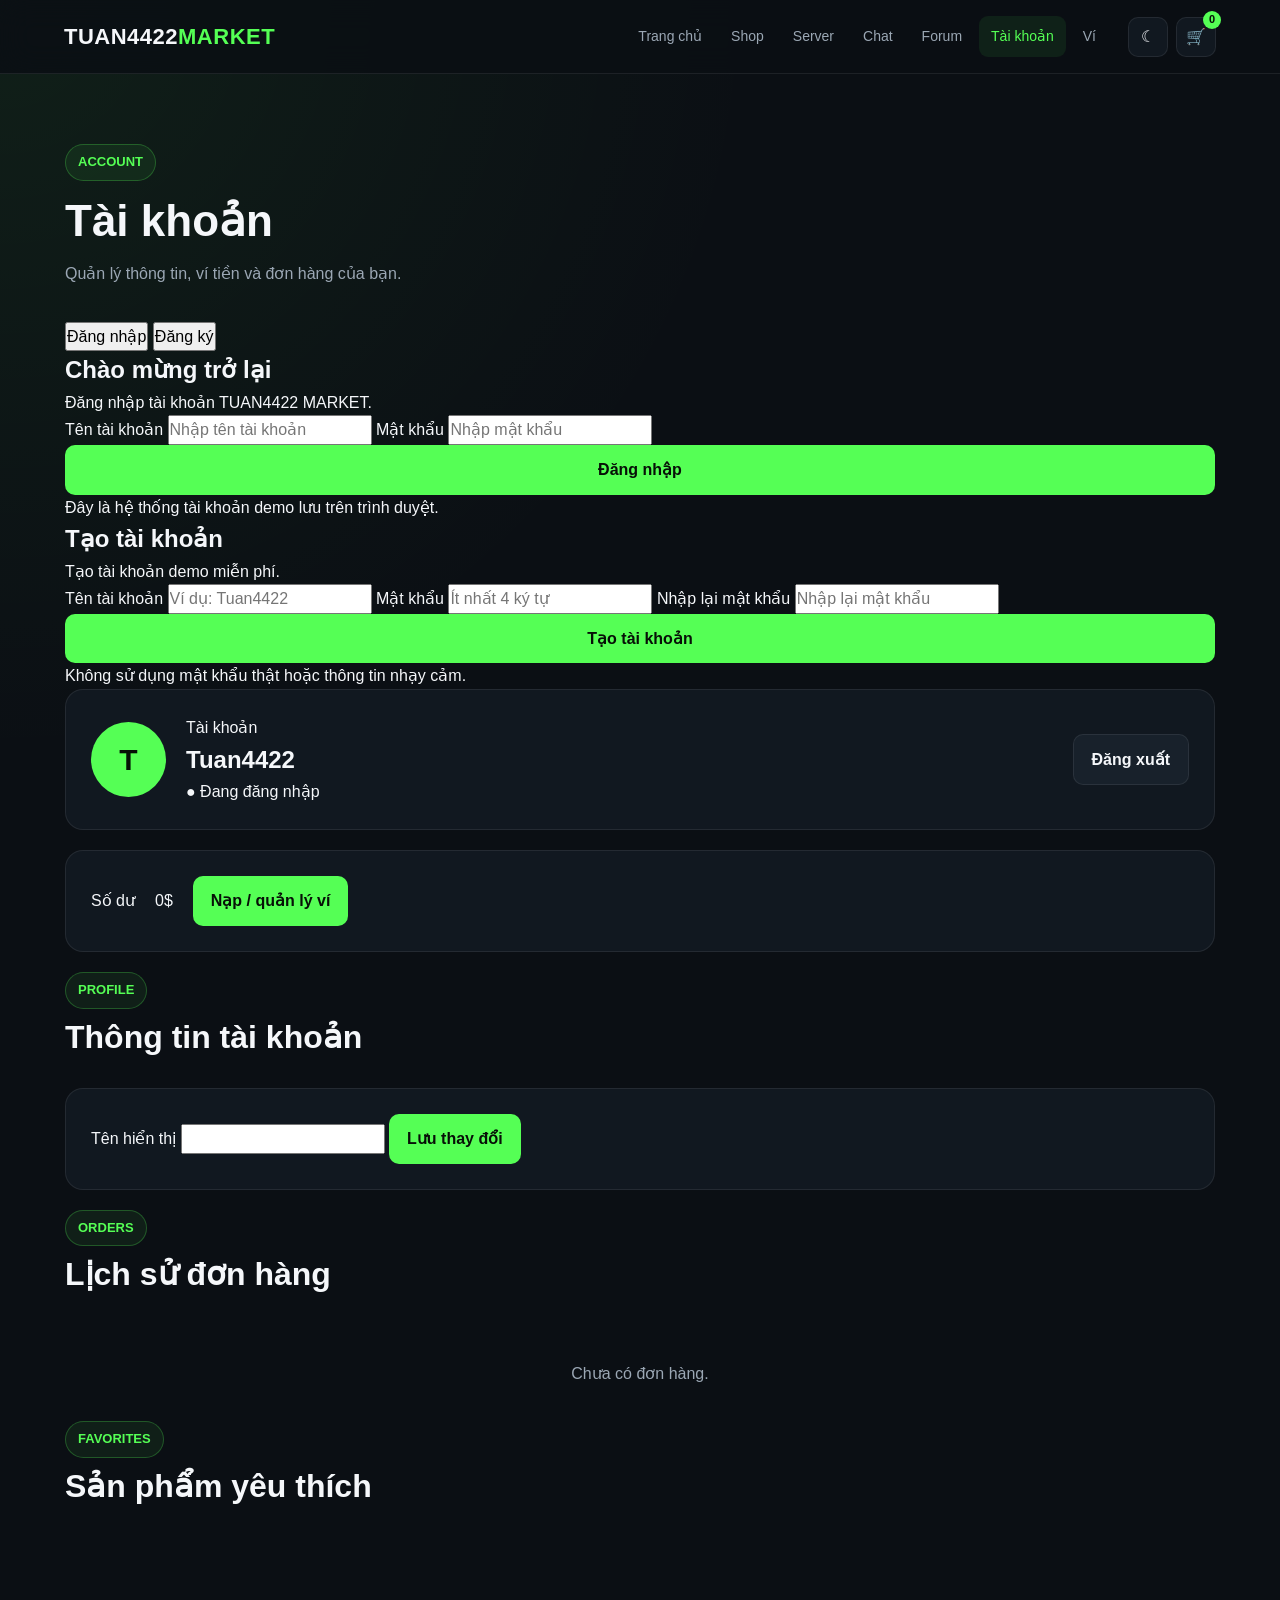
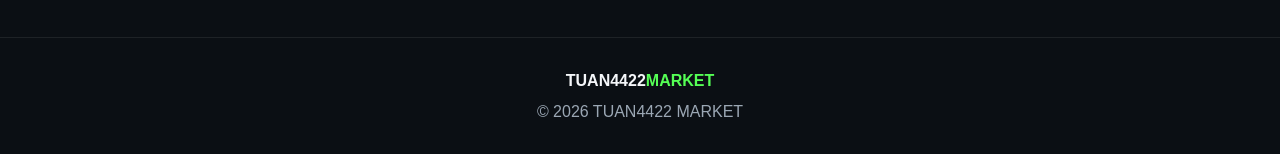
==== commit 2c8f3136: "Update account.html" ====
--- a/account.html
+++ b/account.html
@@ -1,183 +1,293 @@
 <!DOCTYPE html>
 <html lang="vi">
-
 <head>
-
-<meta charset="UTF-8">
-
-<meta name="viewport"
-content="width=device-width, initial-scale=1.0">
-
-<title>Tài khoản - TUAN4422 MARKET</title>
-
-<link rel="stylesheet" href="style.css">
-
+  <meta charset="UTF-8">
+  <meta name="viewport" content="width=device-width, initial-scale=1.0">
+  <title>Tài khoản - TUAN4422 MARKET</title>
+  <link rel="stylesheet" href="style.css">
 </head>
 
 <body>
 
 <header class="header">
-
-<a class="logo" href="index.html">
-TUAN4422<span>MARKET</span>
-</a>
-
-<nav id="nav">
-
-<a href="index.html">Trang chủ</a>
-<a href="shop.html">Shop</a>
-<a href="server.html">Server</a>
-<a href="chat.html">Chat</a>
-<a href="forum.html">Forum</a>
-<a class="active" href="account.html">Tài khoản</a>
-<a href="wallet.html">Ví</a>
-
-</nav>
-
-<div class="header-actions">
-
-<button id="themeBtn" class="icon-btn">☾</button>
-
-<button id="cartBtn" class="cart-btn">
-🛒
-<span id="cartCount">0</span>
-</button>
-
-<button id="menuBtn" class="menu-btn">☰</button>
+  <a class="logo" href="index.html">
+    TUAN4422<span>MARKET</span>
+  </a>
+
+  <nav id="nav">
+    <a href="index.html">Trang chủ</a>
+    <a href="shop.html">Shop</a>
+    <a href="server.html">Server</a>
+    <a href="chat.html">Chat</a>
+    <a href="forum.html">Forum</a>
+    <a class="active" href="account.html">Tài khoản</a>
+    <a href="wallet.html">Ví</a>
+  </nav>
+
+  <div class="header-actions">
+    <button id="themeBtn" class="icon-btn">☾</button>
+
+    <button id="cartBtn" class="cart-btn">
+      🛒 <span id="cartCount">0</span>
+    </button>
+
+    <button id="menuBtn" class="menu-btn">☰</button>
+  </div>
+</header>
+
+<main class="page">
+
+  <section class="page-heading">
+    <div>
+      <span class="badge">ACCOUNT</span>
+      <h1>Tài khoản</h1>
+      <p>Quản lý thông tin, ví tiền và đơn hàng của bạn.</p>
+    </div>
+  </section>
+
+  <!-- CHƯA ĐĂNG NHẬP -->
+  <section id="authSection" class="account-auth">
+
+    <div class="auth-card">
+
+      <div class="auth-tabs">
+        <button id="loginTab" class="auth-tab active">Đăng nhập</button>
+        <button id="registerTab" class="auth-tab">Đăng ký</button>
+      </div>
+
+      <!-- LOGIN -->
+      <form id="loginForm">
+
+        <h2>Chào mừng trở lại</h2>
+        <p class="muted">Đăng nhập tài khoản TUAN4422 MARKET.</p>
+
+        <label>
+          Tên tài khoản
+          <input
+            id="loginUsername"
+            type="text"
+            placeholder="Nhập tên tài khoản"
+            autocomplete="username"
+            required
+          >
+        </label>
+
+        <label>
+          Mật khẩu
+          <input
+            id="loginPassword"
+            type="password"
+            placeholder="Nhập mật khẩu"
+            autocomplete="current-password"
+            required
+          >
+        </label>
+
+        <button class="btn primary full" type="submit">
+          Đăng nhập
+        </button>
+
+        <p class="auth-note">
+          Đây là hệ thống tài khoản demo lưu trên trình duyệt.
+        </p>
+
+      </form>
+
+      <!-- REGISTER -->
+      <form id="registerForm" class="hidden">
+
+        <h2>Tạo tài khoản</h2>
+        <p class="muted">Tạo tài khoản demo miễn phí.</p>
+
+        <label>
+          Tên tài khoản
+          <input
+            id="registerUsername"
+            type="text"
+            placeholder="Ví dụ: Tuan4422"
+            autocomplete="username"
+            required
+          >
+        </label>
+
+        <label>
+          Mật khẩu
+          <input
+            id="registerPassword"
+            type="password"
+            placeholder="Ít nhất 4 ký tự"
+            autocomplete="new-password"
+            required
+          >
+        </label>
+
+        <label>
+          Nhập lại mật khẩu
+          <input
+            id="registerPassword2"
+            type="password"
+            placeholder="Nhập lại mật khẩu"
+            autocomplete="new-password"
+            required
+          >
+        </label>
+
+        <button class="btn primary full" type="submit">
+          Tạo tài khoản
+        </button>
+
+        <p class="auth-note">
+          Không sử dụng mật khẩu thật hoặc thông tin nhạy cảm.
+        </p>
+
+      </form>
+
+    </div>
+
+  </section>
+
+  <!-- ĐÃ ĐĂNG NHẬP -->
+  <section id="profileSection" class="hidden">
+
+    <div class="account-grid">
+
+      <div class="account-card profile-main">
+
+        <div class="profile-avatar" id="profileAvatar">
+          T
+        </div>
+
+        <div class="profile-info">
+          <span class="muted">Tài khoản</span>
+          <h2 id="profileUsername">Tuan4422</h2>
+          <span class="account-status">
+            ● Đang đăng nhập
+          </span>
+        </div>
+
+        <button id="logoutBtn" class="btn secondary">
+          Đăng xuất
+        </button>
+
+      </div>
+
+      <div class="account-card balance-card">
+
+        <span class="muted">Số dư</span>
+
+        <div class="profile-balance" id="accountBalance">
+          0$
+        </div>
+
+        <a href="wallet.html" class="btn primary">
+          Nạp / quản lý ví
+        </a>
+
+      </div>
+
+    </div>
+
+    <div class="account-section">
+
+      <div class="section-title">
+        <div>
+          <span class="badge">PROFILE</span>
+          <h2>Thông tin tài khoản</h2>
+        </div>
+      </div>
+
+      <div class="account-card">
+
+        <form id="profileForm">
+
+          <label>
+            Tên hiển thị
+            <input id="displayName" type="text" required>
+          </label>
+
+          <button class="btn primary" type="submit">
+            Lưu thay đổi
+          </button>
+
+        </form>
+
+      </div>
+
+    </div>
+
+    <div class="account-section">
+
+      <div class="section-title">
+        <div>
+          <span class="badge">ORDERS</span>
+          <h2>Lịch sử đơn hàng</h2>
+        </div>
+      </div>
+
+      <div id="accountOrders" class="orders-list"></div>
+
+    </div>
+
+    <div class="account-section">
+
+      <div class="section-title">
+        <div>
+          <span class="badge">FAVORITES</span>
+          <h2>Sản phẩm yêu thích</h2>
+        </div>
+      </div>
+
+      <div id="favoriteList" class="favorite-list"></div>
+
+    </div>
+
+  </section>
+
+</main>
+
+<!-- CART -->
+<div id="cartModal" class="modal" aria-hidden="true">
+
+  <div class="modal-box">
+
+    <div class="modal-header">
+
+      <h3>🛒 Giỏ hàng</h3>
+
+      <button
+        class="modal-close"
+        data-close-cart
+        aria-label="Đóng"
+      >
+        ×
+      </button>
+
+    </div>
+
+    <div id="cartItems"></div>
+
+    <div class="cart-total">
+      <span>Tổng</span>
+      <strong id="cartTotal">0$</strong>
+    </div>
+
+    <button id="checkoutBtn" class="btn primary full">
+      Thanh toán demo
+    </button>
+
+  </div>
 
 </div>
 
-</header>
-
-
-<main class="page">
-
-<div class="page-heading">
-
-<div>
-
-<small class="small-title">
-ACCOUNT
-</small>
-
-<h1>Tài khoản</h1>
-
-<p>
-Quản lý thông tin tài khoản của bạn.
-</p>
-
-</div>
-
-</div>
-
-
-<div class="account-card">
-
-<div class="profile-avatar">
-T
-</div>
-
-<div class="profile-info">
-
-<h2>TUAN4422</h2>
-
-<p>
-Thành viên
-</p>
-
-</div>
-
-<div class="profile-balance">
-
-<span>Số dư</span>
-
-<strong id="accountBalance">
-100.000$
-</strong>
-
-</div>
-
-</div>
-
-
-<div class="order-box">
-
-<div class="order-header">
-
-<h2>Đơn hàng gần đây</h2>
-
-<a href="wallet.html">
-Xem ví
-</a>
-
-</div>
-
-<div id="accountOrders">
-
-<div class="empty">
-Chưa có đơn hàng.
-</div>
-
-</div>
-
-</div>
-
-</main>
-
+<div id="toast"></div>
 
 <footer>
-
-<div class="footer-logo">
-TUAN4422<span>MARKET</span>
-</div>
-
-<p>
-© <span id="year"></span> TUAN4422 MARKET
-</p>
-
+  <div class="footer-logo">
+    TUAN4422<span>MARKET</span>
+  </div>
+
+  <p>© <span id="year"></span> TUAN4422 MARKET</p>
 </footer>
-
-
-<div id="cartModal" class="modal">
-
-<div class="modal-box">
-
-<div class="modal-header">
-
-<h2>🛒 Giỏ hàng</h2>
-
-<button
-id="cartClose"
-class="modal-close">
-×
-</button>
-
-</div>
-
-<div id="cartItems"></div>
-
-<div class="cart-total">
-
-<span>Tổng cộng</span>
-
-<strong id="cartTotal">
-0$
-</strong>
-
-</div>
-
-<button
-id="checkoutBtn"
-class="btn primary full">
-Thanh toán
-</button>
-
-</div>
-
-</div>
-
-
-<div id="toast"></div>
 
 <script src="script.js"></script>
 
--- a/style.css
+++ b/style.css
@@ -1,2557 +1,1642 @@
-:root {
-
-  --bg: #070b14;
-  --surface: #0d1320;
-  --surface-2: #121a2a;
-  --surface-3: #182236;
-
-  --text: #f4f7fb;
-  --muted: #8d99aa;
-
-  --primary: #55ff55;
-  --primary-light: #8aff8a;
-
-  --cyan: #35d9ff;
-  --green: #55ff55;
-  --yellow: #ffd84d;
-  --red: #ff5d6c;
-
-  --border: rgba(255,255,255,.09);
-
-  --radius: 16px;
-  --radius-small: 10px;
-
-  --shadow:
-    0 20px 60px rgba(0,0,0,.28);
-
-  --transition:
-    .25s ease;
-}
-
-
-* {
-  box-sizing: border-box;
-}
-
-
-html {
-  scroll-behavior: smooth;
-}
-
-
-body {
-
-  margin: 0;
-
-  min-height: 100vh;
-
-  background: var(--bg);
-
-  color: var(--text);
+:root{
+  --bg:#0b0f14;
+  --surface:#111820;
+  --surface-2:#18212b;
+  --surface-3:#202b37;
+
+  --text:#f5f7fa;
+  --muted:#9ba7b4;
+
+  --primary:#55ff55;
+  --primary-light:#8aff8a;
+
+  --cyan:#45d9ff;
+  --green:#55ff55;
+  --yellow:#ffd84d;
+  --red:#ff5d5d;
+
+  --border:rgba(255,255,255,.08);
+
+  --radius:16px;
+  --radius-small:10px;
+
+  --shadow:0 20px 50px rgba(0,0,0,.25);
+
+  --transition:.25s ease;
+}
+
+*{
+  box-sizing:border-box;
+  margin:0;
+  padding:0;
+}
+
+html{
+  scroll-behavior:smooth;
+}
+
+body{
+  min-height:100vh;
+
+  background:
+    radial-gradient(
+      circle at top left,
+      rgba(85,255,85,.07),
+      transparent 35%
+    ),
+    var(--bg);
+
+  color:var(--text);
 
   font-family:
     Arial,
     Helvetica,
     sans-serif;
 
-  transition:
-    background .25s ease,
-    color .25s ease;
-}
-
-
-body.light {
-
-  --bg: #f3f6fa;
-  --surface: #ffffff;
-  --surface-2: #eef2f6;
-  --surface-3: #e4e9ef;
-
-  --text: #111827;
-  --muted: #657184;
-
-  --border: rgba(0,0,0,.1);
-
-  --shadow:
-    0 20px 50px rgba(0,0,0,.1);
-}
-
-
-a {
-  color: inherit;
-  text-decoration: none;
-}
-
+  line-height:1.6;
+}
+
+body.light{
+  --bg:#f2f5f7;
+  --surface:#ffffff;
+  --surface-2:#f5f7f9;
+  --surface-3:#e9eef2;
+
+  --text:#111820;
+  --muted:#66717d;
+
+  --border:rgba(0,0,0,.08);
+
+  --shadow:0 20px 50px rgba(0,0,0,.1);
+}
+
+a{
+  color:inherit;
+  text-decoration:none;
+}
 
 button,
-input,
-textarea {
-  font: inherit;
-}
-
-
-button {
-  cursor: pointer;
-}
-
-
-.header {
-
-  position: sticky;
-
-  top: 0;
-
-  z-index: 1000;
-
-  height: 72px;
-
-  display: flex;
-
-  align-items: center;
-
-  gap: 28px;
-
-  padding:
-    0 5%;
-
-  background:
-    rgba(7,11,20,.88);
-
-  backdrop-filter:
-    blur(18px);
-
-  border-bottom:
-    1px solid var(--border);
-}
-
-
-body.light .header {
-  background:
-    rgba(255,255,255,.88);
-}
-
-
-.logo {
-
-  font-size: 22px;
-
-  font-weight: 900;
-
-  letter-spacing: -.5px;
-
-  white-space: nowrap;
-}
-
+input{
+  font:inherit;
+}
+
+button{
+  cursor:pointer;
+}
+
+.header{
+  position:sticky;
+  top:0;
+  z-index:1000;
+
+  height:74px;
+
+  display:flex;
+  align-items:center;
+
+  padding:0 5%;
+
+  background:rgba(11,15,20,.88);
+
+  backdrop-filter:blur(15px);
+
+  border-bottom:1px solid var(--border);
+}
+
+body.light .header{
+  background:rgba(255,255,255,.88);
+}
+
+.logo{
+  font-size:22px;
+  font-weight:900;
+
+  white-space:nowrap;
+
+  letter-spacing:.5px;
+}
 
 .logo span,
-.footer-logo span {
-  color: var(--primary);
-}
-
-
-nav {
-
-  display: flex;
-
-  align-items: center;
-
-  gap: 5px;
-
-  flex: 1;
-}
-
-
-nav a {
-
-  padding:
-    10px 13px;
-
-  border-radius:
-    9px;
-
-  color: var(--muted);
-
-  font-size: 14px;
-
-  transition:
-    var(--transition);
-}
-
+.footer-logo span{
+  color:var(--primary);
+}
+
+nav{
+  display:flex;
+
+  gap:5px;
+
+  margin-left:auto;
+  margin-right:20px;
+}
+
+nav a{
+  padding:9px 12px;
+
+  color:var(--muted);
+
+  border-radius:9px;
+
+  font-size:14px;
+
+  transition:var(--transition);
+}
 
 nav a:hover,
-nav a.active {
-
-  color: var(--text);
-
-  background:
-    var(--surface-2);
-}
-
-
-nav a.active {
-  color: var(--primary);
-}
-
-
-.header-actions {
-
-  display: flex;
-
-  align-items: center;
-
-  gap: 8px;
-}
-
+nav a.active{
+  color:var(--primary);
+
+  background:rgba(85,255,85,.08);
+}
+
+.header-actions{
+  display:flex;
+  align-items:center;
+
+  gap:8px;
+}
 
 .icon-btn,
 .cart-btn,
-.menu-btn {
-
-  border: 1px solid var(--border);
-
-  background: var(--surface);
-
-  color: var(--text);
-
-  border-radius: 10px;
-
-  height: 40px;
-
-  min-width: 40px;
-
-  display: flex;
-
-  align-items: center;
-
-  justify-content: center;
-
-  transition: var(--transition);
-}
-
+.menu-btn{
+  border:1px solid var(--border);
+
+  background:var(--surface);
+
+  color:var(--text);
+
+  border-radius:10px;
+
+  height:40px;
+
+  min-width:40px;
+
+  display:flex;
+  align-items:center;
+  justify-content:center;
+
+  transition:var(--transition);
+}
 
 .icon-btn:hover,
 .cart-btn:hover,
-.menu-btn:hover {
-  border-color: var(--primary);
-}
-
-
-.cart-btn {
-  position: relative;
-}
-
-
-.cart-btn span {
-
-  position: absolute;
-
-  right: -5px;
-
-  top: -7px;
-
-  min-width: 18px;
-
-  height: 18px;
-
-  padding: 0 4px;
-
-  border-radius: 20px;
-
-  background: var(--primary);
-
-  color: #061006;
-
-  font-size: 11px;
-
-  font-weight: bold;
-
-  display: flex;
-
-  align-items: center;
-
-  justify-content: center;
-}
-
-
-.menu-btn {
-  display: none;
-}
-
-
-/* BUTTONS */
-
-.btn {
-
-  min-height: 44px;
-
-  display: inline-flex;
-
-  align-items: center;
-
-  justify-content: center;
-
-  gap: 8px;
-
-  padding:
-    0 18px;
-
-  border-radius:
-    10px;
-
-  border: 1px solid var(--border);
-
-  font-weight: 700;
-
-  transition:
-    var(--transition);
-}
-
-
-.btn.primary {
-
-  background: var(--primary);
-
-  color: #061006;
-
-  border-color: var(--primary);
-}
-
-
-.btn.primary:hover {
-
-  transform:
-    translateY(-2px);
-
-  box-shadow:
-    0 10px 30px
-    rgba(85,255,85,.18);
-}
-
-
-.btn.secondary {
-
-  background: var(--surface-2);
-
-  color: var(--text);
-}
-
-
-.btn.secondary:hover {
-  border-color: var(--primary);
-}
-
-
-.btn.full {
-  width: 100%;
-}
-
-
-.small-btn {
-
-  border:
-    1px solid var(--border);
-
-  background:
-    var(--surface-2);
-
-  color:
-    var(--text);
-
-  padding:
-    8px 11px;
-
-  border-radius:
-    8px;
-
-  font-size: 13px;
-
-  transition:
-    var(--transition);
-}
-
-
-.small-btn:hover {
-  border-color: var(--primary);
-}
-
-
-.buy-btn {
-  background:
-    rgba(85,255,85,.1);
-
-  color:
-    var(--primary);
-}
-
-
-/* HOME */
-
-.home-hero {
-
-  width: min(1200px, 90%);
-
-  margin:
-    0 auto;
-
-  min-height:
-    calc(100vh - 72px);
-
-  display: grid;
-
-  grid-template-columns:
-    1.15fr .85fr;
-
-  align-items: center;
-
-  gap: 60px;
-
-  padding:
-    70px 0;
-}
-
-
-.hero-content {
-  max-width: 680px;
-}
-
-
-.badge {
-
-  display: inline-flex;
-
-  padding:
-    8px 12px;
-
-  border:
-    1px solid
-    rgba(85,255,85,.25);
-
-  border-radius:
-    30px;
-
-  color:
-    var(--primary);
-
-  background:
-    rgba(85,255,85,.06);
-
-  font-size:
-    12px;
-
-  font-weight:
-    700;
-}
-
-
-.hero-content h1 {
-
-  margin:
-    18px 0;
-
-  font-size:
-    clamp(45px, 7vw, 82px);
-
-  line-height:
-    .95;
-
-  letter-spacing:
-    -4px;
-}
-
-
-.hero-content h1 span {
-  display: block;
-  color: var(--primary);
-}
-
-
-.hero-content > p {
-
-  max-width: 620px;
-
-  color: var(--muted);
-
-  font-size:
-    17px;
-
-  line-height:
-    1.7;
-}
-
-
-.hero-buttons {
-
-  display: flex;
-
-  flex-wrap: wrap;
-
-  gap: 10px;
-
-  margin-top: 25px;
-}
-
-
-.stats {
-
-  display: flex;
-
-  flex-wrap: wrap;
-
-  gap: 35px;
-
-  margin-top: 40px;
-}
-
-
-.stats div {
-
-  display: flex;
-
-  flex-direction: column;
-
-  gap: 4px;
-}
-
-
-.stats strong {
-  font-size: 22px;
-}
-
-
-.stats span {
-  color: var(--muted);
-  font-size: 13px;
-}
-
-
-.hero-card {
-
-  padding: 28px;
-
-  border:
-    1px solid var(--border);
-
-  border-radius:
-    22px;
+.menu-btn:hover{
+  border-color:var(--primary);
+  color:var(--primary);
+}
+
+.cart-btn{
+  position:relative;
+}
+
+.cart-btn span{
+  position:absolute;
+
+  right:-6px;
+  top:-7px;
+
+  min-width:18px;
+  height:18px;
+
+  padding:0 4px;
+
+  display:flex;
+  align-items:center;
+  justify-content:center;
+
+  border-radius:50%;
+
+  background:var(--primary);
+  color:#061006;
+
+  font-size:11px;
+  font-weight:900;
+}
+
+.menu-btn{
+  display:none;
+}
+
+.btn{
+  border:0;
+
+  border-radius:10px;
+
+  padding:12px 18px;
+
+  font-weight:800;
+
+  display:inline-flex;
+
+  align-items:center;
+  justify-content:center;
+
+  transition:var(--transition);
+}
+
+.btn.primary{
+  background:var(--primary);
+  color:#071007;
+}
+
+.btn.primary:hover{
+  background:var(--primary-light);
+  transform:translateY(-2px);
+}
+
+.btn.secondary{
+  background:var(--surface-2);
+
+  border:1px solid var(--border);
+
+  color:var(--text);
+}
+
+.btn.secondary:hover{
+  border-color:var(--primary);
+  color:var(--primary);
+}
+
+.btn.full{
+  width:100%;
+}
+
+.small-btn{
+  border:1px solid var(--border);
+
+  background:var(--surface-2);
+
+  color:var(--text);
+
+  padding:8px 11px;
+
+  border-radius:8px;
+
+  cursor:pointer;
+}
+
+.small-btn.buy-btn{
+  background:var(--primary);
+  color:#071007;
+  border-color:var(--primary);
+}
+
+.home-hero{
+  width:min(1200px,90%);
+
+  margin:0 auto;
+
+  min-height:600px;
+
+  display:grid;
+
+  grid-template-columns:1.15fr .85fr;
+
+  align-items:center;
+
+  gap:70px;
+}
+
+.hero-content{
+  padding:50px 0;
+}
+
+.badge{
+  display:inline-block;
+
+  padding:7px 12px;
+
+  border:1px solid rgba(85,255,85,.25);
+
+  background:rgba(85,255,85,.07);
+
+  color:var(--primary);
+
+  border-radius:999px;
+
+  font-size:13px;
+  font-weight:800;
+}
+
+.hero-content h1{
+  margin-top:20px;
+
+  font-size:clamp(40px,6vw,72px);
+
+  line-height:1.05;
+
+  letter-spacing:-2px;
+}
+
+.hero-content h1 span{
+  display:block;
+
+  color:var(--primary);
+}
+
+.hero-content>p{
+  max-width:650px;
+
+  margin-top:22px;
+
+  color:var(--muted);
+
+  font-size:17px;
+}
+
+.hero-buttons{
+  display:flex;
+
+  flex-wrap:wrap;
+
+  gap:12px;
+
+  margin-top:28px;
+}
+
+.stats{
+  display:flex;
+
+  gap:40px;
+
+  margin-top:45px;
+}
+
+.stats div{
+  display:flex;
+  flex-direction:column;
+}
+
+.stats strong{
+  font-size:24px;
+  color:var(--primary);
+}
+
+.stats span{
+  color:var(--muted);
+  font-size:13px;
+}
+
+.hero-card{
+  position:relative;
+
+  padding:28px;
+
+  border:1px solid var(--border);
 
   background:
     linear-gradient(
       145deg,
-      var(--surface-2),
+      rgba(85,255,85,.12),
       var(--surface)
     );
 
-  box-shadow:
-    var(--shadow);
-
-  transform: none;
-
-  transition:
-    transform .3s ease;
-}
-
-
-.hero-card:hover {
-  transform:
-    translateY(-5px);
-}
-
-
-.hero-card-top {
-
-  display: flex;
-
-  justify-content: space-between;
-
-  gap: 10px;
-
-  color: var(--muted);
-
-  font-size: 12px;
-
-  font-weight: bold;
-}
-
-
-.online {
-  color: var(--primary);
-}
-
-
-.market-icon {
-
-  width: 100px;
-
-  height: 100px;
-
-  margin:
-    55px auto 25px;
-
-  display: flex;
-
-  align-items: center;
-
-  justify-content: center;
-
-  border-radius:
-    24px;
-
-  background:
-    rgba(85,255,85,.08);
-
-  font-size:
-    45px;
-}
-
-
-.hero-card h2 {
-
-  text-align: center;
-
-  font-size: 32px;
-
-  margin: 0;
-}
-
-
-.hero-card p {
-
-  text-align: center;
-
-  color: var(--muted);
-}
-
-
-.hero-price {
-
-  margin-top: 35px;
-
-  padding-top: 20px;
-
-  border-top:
-    1px solid var(--border);
-
-  display: flex;
-
-  justify-content: space-between;
-}
-
-
-.hero-price span {
-  color: var(--muted);
-}
-
-
-.hero-price strong {
-  color: var(--primary);
-}
-
-
-/* QUICK */
-
-.quick-section {
-
-  width: min(1200px, 90%);
-
-  margin:
-    0 auto;
-
-  padding:
-    70px 0;
-}
-
-
-.section-title {
-  margin-bottom: 28px;
-}
-
-
-.section-title.center {
-  text-align: center;
-}
-
-
-.small-title {
-
-  color:
-    var(--primary);
-
-  font-size:
-    11px;
-
-  font-weight:
-    800;
-
-  letter-spacing:
-    2px;
-
-  margin-bottom:
-    8px;
-}
-
-
-.section-title h2 {
-
-  margin:
-    0;
-
-  font-size:
-    32px;
-}
-
-
-.quick-grid {
-
-  display: grid;
+  border-radius:24px;
+
+  box-shadow:var(--shadow);
+
+  transform:none;
+
+  transition:transform .3s ease;
+}
+
+.hero-card:hover{
+  transform:translateY(-5px);
+}
+
+.hero-card-top{
+  display:flex;
+
+  justify-content:space-between;
+
+  align-items:center;
+
+  color:var(--muted);
+
+  font-size:13px;
+}
+
+.online{
+  color:var(--primary);
+
+  font-weight:800;
+}
+
+.market-icon{
+  width:80px;
+  height:80px;
+
+  margin:45px auto 25px;
+
+  display:flex;
+  align-items:center;
+  justify-content:center;
+
+  border-radius:22px;
+
+  background:rgba(85,255,85,.08);
+
+  font-size:40px;
+}
+
+.hero-card h2{
+  text-align:center;
+
+  font-size:28px;
+}
+
+.hero-card p{
+  text-align:center;
+
+  color:var(--muted);
+
+  margin-top:5px;
+}
+
+.hero-price{
+  display:flex;
+
+  justify-content:space-between;
+
+  margin-top:35px;
+
+  padding-top:20px;
+
+  border-top:1px solid var(--border);
+}
+
+.hero-price span{
+  color:var(--muted);
+}
+
+.hero-price strong{
+  color:var(--primary);
+}
+
+.quick-section{
+  width:min(1200px,90%);
+
+  margin:0 auto;
+
+  padding:50px 0 100px;
+}
+
+.section-title{
+  margin-bottom:25px;
+}
+
+.small-title{
+  color:var(--primary);
+
+  font-size:12px;
+
+  font-weight:900;
+
+  letter-spacing:1.5px;
+}
+
+.section-title h2{
+  font-size:32px;
+  margin-top:3px;
+}
+
+.quick-grid{
+  display:grid;
 
   grid-template-columns:
-    repeat(4, 1fr);
-
-  gap: 15px;
-}
-
-
-.quick-card {
-
-  padding: 25px;
-
-  min-height:
-    190px;
-
-  border:
-    1px solid var(--border);
-
-  border-radius:
-    var(--radius);
-
-  background:
-    var(--surface);
-
-  transition:
-    var(--transition);
-}
-
-
-.quick-card:hover {
-
-  transform:
-    translateY(-5px);
+    repeat(4,1fr);
+
+  gap:16px;
+}
+
+.quick-card{
+  padding:25px;
+
+  border:1px solid var(--border);
+
+  background:var(--surface);
+
+  border-radius:var(--radius);
+
+  transition:var(--transition);
+}
+
+.quick-card:hover{
+  transform:translateY(-5px);
 
   border-color:
     rgba(85,255,85,.4);
 }
 
-
-.quick-card > div {
-
-  font-size:
-    30px;
-
-  margin-bottom:
-    20px;
-}
-
-
-.quick-card h3 {
-  margin: 0 0 8px;
-}
-
-
-.quick-card p {
-
-  margin: 0;
-
-  color: var(--muted);
-
-  line-height:
-    1.6;
-
-  font-size:
-    14px;
-}
-
-
-/* INNER PAGE */
-
-.page {
-
-  width:
-    min(1200px, 90%);
-
-  margin:
-    0 auto;
-
-  padding:
-    70px 0;
-}
-
-
-.page-heading {
-
-  display: flex;
-
-  align-items: center;
-
-  justify-content: space-between;
-
-  gap: 20px;
-
-  margin-bottom:
-    40px;
-}
-
-
-.page-heading.center {
-  justify-content:
-    center;
-
-  text-align:
-    center;
-}
-
-
-.page-heading h1 {
-
-  margin:
-    0 0 8px;
-
-  font-size:
-    clamp(36px, 5vw, 58px);
-}
-
-
-.page-heading p {
-
-  margin: 0;
-
-  color:
-    var(--muted);
-}
-
-
-/* SEARCH */
-
-.search-box {
-
-  display: flex;
-
-  align-items: center;
-
-  gap: 10px;
-
-  margin-bottom:
-    35px;
-
-  padding:
-    0 16px;
-
-  min-height:
-    52px;
-
-  border:
-    1px solid var(--border);
-
-  border-radius:
-    12px;
-
-  background:
-    var(--surface);
-}
-
-
-.search-box input {
-
-  width: 100%;
-
-  border: 0;
-
-  outline: 0;
-
-  background: transparent;
-
-  color: var(--text);
-
-  font-size:
-    15px;
-}
-
-
-/* SHOP */
-
-.product-grid {
-
-  display: grid;
+.quick-card .market-icon{
+  width:50px;
+  height:50px;
+
+  margin:0 0 18px;
+
+  font-size:25px;
+
+  border-radius:14px;
+}
+
+.quick-card h3{
+  font-size:20px;
+}
+
+.quick-card p{
+  margin-top:5px;
+
+  color:var(--muted);
+
+  font-size:14px;
+}
+
+.page{
+  width:min(1150px,90%);
+
+  margin:0 auto;
+
+  padding:70px 0 100px;
+
+  min-height:calc(100vh - 74px);
+}
+
+.page-heading{
+  display:flex;
+
+  justify-content:space-between;
+
+  align-items:center;
+
+  margin-bottom:35px;
+}
+
+.page-heading.center{
+  display:block;
+
+  text-align:center;
+}
+
+.page-heading h1{
+  margin-top:5px;
+
+  font-size:44px;
+}
+
+.page-heading p{
+  color:var(--muted);
+
+  margin-top:5px;
+}
+
+.search-box{
+  margin-bottom:25px;
+}
+
+.search-box input{
+  width:100%;
+
+  padding:15px 18px;
+
+  border-radius:12px;
+
+  border:1px solid var(--border);
+
+  background:var(--surface);
+
+  color:var(--text);
+
+  outline:none;
+}
+
+.search-box input:focus{
+  border-color:var(--primary);
+}
+
+.product-grid{
+  display:grid;
 
   grid-template-columns:
-    repeat(4, 1fr);
-
-  gap: 16px;
-}
-
-
-.product {
-
-  position: relative;
-
-  padding:
-    20px;
-
-  border:
-    1px solid var(--border);
-
-  border-radius:
-    var(--radius);
-
-  background:
-    var(--surface);
-
-  transition:
-    var(--transition);
-}
-
-
-.product:hover {
-
-  transform:
-    translateY(-5px);
+    repeat(3,1fr);
+
+  gap:18px;
+}
+
+.product{
+  padding:20px;
+
+  border:1px solid var(--border);
+
+  background:var(--surface);
+
+  border-radius:var(--radius);
+
+  transition:var(--transition);
+}
+
+.product:hover{
+  transform:translateY(-4px);
 
   border-color:
     rgba(85,255,85,.35);
 }
 
-
-.product-badge {
-
-  position: absolute;
-
-  top: 12px;
-
-  right: 12px;
-
-  padding:
-    5px 8px;
-
-  border-radius:
-    6px;
-
-  background:
-    rgba(85,255,85,.1);
-
-  color:
-    var(--primary);
-
-  font-size:
-    10px;
-
-  font-weight:
-    bold;
-}
-
-
-.product-icon {
-
-  height:
-    130px;
-
-  display: flex;
-
-  align-items:
-    center;
-
-  justify-content:
-    center;
-
-  border-radius:
-    12px;
-
-  background:
-    var(--surface-2);
-
-  font-size:
-    50px;
-
-  margin-bottom:
-    18px;
-}
-
-
-.product h3 {
-  margin:
-    0 0 8px;
-}
-
-
-.product-description {
-
-  min-height:
-    45px;
-
-  color:
-    var(--muted);
-
-  font-size:
-    13px;
-
-  line-height:
-    1.5;
-}
-
-
-.product-bottom {
-
-  margin-top:
-    20px;
-}
-
-
-.price {
-
-  color:
-    var(--primary);
-
-  font-size:
-    19px;
-
-  font-weight:
-    800;
-}
-
-
-.product-buttons {
-
-  display:
-    grid;
+.product-badge{
+  display:inline-block;
+
+  padding:5px 8px;
+
+  border-radius:6px;
+
+  background:rgba(85,255,85,.08);
+
+  color:var(--primary);
+
+  font-size:11px;
+
+  font-weight:900;
+}
+
+.product-icon{
+  width:80px;
+  height:80px;
+
+  margin:25px auto;
+
+  display:flex;
+
+  align-items:center;
+  justify-content:center;
+
+  border-radius:18px;
+
+  background:var(--surface-2);
+
+  font-size:38px;
+}
+
+.product h3{
+  font-size:20px;
+}
+
+.product-description{
+  color:var(--muted);
+
+  font-size:14px;
+
+  min-height:45px;
+
+  margin-top:6px;
+}
+
+.product-bottom{
+  display:flex;
+
+  justify-content:space-between;
+
+  align-items:center;
+
+  gap:10px;
+
+  margin-top:20px;
+}
+
+.price{
+  color:var(--yellow);
+
+  font-weight:900;
+}
+
+.product-buttons{
+  display:flex;
+
+  gap:7px;
+}
+
+.server-card{
+  padding:30px;
+
+  display:grid;
+
+  grid-template-columns:auto 1fr;
+
+  gap:25px;
+
+  align-items:center;
+
+  border:1px solid var(--border);
+
+  background:var(--surface);
+
+  border-radius:20px;
+
+  box-shadow:var(--shadow);
+}
+
+.server-logo{
+  width:100px;
+  height:100px;
+
+  display:flex;
+
+  align-items:center;
+  justify-content:center;
+
+  background:rgba(85,255,85,.08);
+
+  border-radius:22px;
+
+  font-size:45px;
+}
+
+.server-info h2{
+  font-size:27px;
+}
+
+.server-status{
+  color:var(--primary);
+
+  font-size:13px;
+
+  font-weight:900;
+
+  margin-top:5px;
+}
+
+.server-info p{
+  color:var(--muted);
+
+  margin-top:7px;
+}
+
+.server-data{
+  grid-column:1/-1;
+
+  display:grid;
 
   grid-template-columns:
-    1fr 1fr;
-
-  gap:
-    7px;
-
-  margin-top:
-    14px;
-}
-
-
-/* SERVER */
-
-.server-card {
-
-  max-width:
-    750px;
-
-  margin:
-    0 auto;
-
-  padding:
-    40px;
-
-  text-align:
-    center;
-
-  border:
-    1px solid var(--border);
-
-  border-radius:
-    22px;
-
-  background:
-    var(--surface);
-
-  box-shadow:
-    var(--shadow);
-}
-
-
-.server-logo {
-
-  width:
-    100px;
-
-  height:
-    100px;
-
-  margin:
-    0 auto 20px;
-
-  display:
-    flex;
-
-  align-items:
-    center;
-
-  justify-content:
-    center;
-
-  border-radius:
-    25px;
-
-  background:
-    var(--surface-2);
-
-  font-size:
-    45px;
-}
-
-
-.server-card > p {
-
-  color:
-    var(--muted);
-
-  line-height:
-    1.7;
-}
-
-
-.server-status {
-
-  display:
-    inline-flex;
-
-  align-items:
-    center;
-
-  gap:
-    8px;
-
-  margin:
-    10px 0;
-
-  color:
-    var(--primary);
-
-  font-weight:
-    bold;
-}
-
-
-.server-status span {
-
-  width:
-    9px;
-
-  height:
-    9px;
-
-  border-radius:
-    50%;
-
-  background:
-    var(--primary);
-
-  box-shadow:
-    0 0 12px
-    var(--primary);
-}
-
-
-.server-data {
-
-  display:
-    grid;
-
-  grid-template-columns:
-    repeat(3, 1fr);
-
-  gap:
-    10px;
-
-  margin:
-    30px 0;
-
-  text-align:
-    left;
-}
-
-
-.server-data div {
-
-  padding:
-    15px;
-
-  border:
-    1px solid var(--border);
-
-  border-radius:
-    10px;
-
-  background:
-    var(--surface-2);
-}
-
-
-.server-data span {
-
-  display:
-    block;
-
-  color:
-    var(--muted);
-
-  font-size:
-    12px;
-
-  margin-bottom:
-    7px;
-}
-
-
-.green {
-  color:
-    var(--primary);
-}
-
-
-/* CHAT */
-
-.chat-container {
-
-  display:
-    grid;
-
-  grid-template-columns:
-    220px 1fr;
-
-  min-height:
-    600px;
-
-  border:
-    1px solid var(--border);
-
-  border-radius:
-    var(--radius);
-
-  overflow:
-    hidden;
-
-  background:
-    var(--surface);
-}
-
-
-.chat-sidebar {
-
-  padding:
-    20px;
-
-  border-right:
-    1px solid var(--border);
-
-  background:
-    var(--surface-2);
-}
-
-
-.chat-sidebar h3 {
-  margin-top:
-    0;
-}
-
-
-.chat-channel {
-
-  width:
-    100%;
-
-  padding:
-    12px;
-
-  margin-bottom:
-    6px;
-
-  text-align:
-    left;
-
-  border:
-    0;
-
-  border-radius:
-    8px;
-
-  background:
-    transparent;
-
-  color:
-    var(--muted);
-}
-
-
-.chat-channel:hover,
-.chat-channel.active {
-
-  background:
-    var(--surface-3);
-
-  color:
-    var(--text);
-}
-
-
-.chat-main {
-
-  display:
-    flex;
-
-  flex-direction:
-    column;
-}
-
-
-.chat-messages {
-
-  flex:
-    1;
-
-  padding:
-    25px;
-
-  overflow-y:
-    auto;
-}
-
-
-.message {
-
-  display:
-    flex;
-
-  gap:
-    12px;
-
-  margin-bottom:
-    22px;
-}
-
-
-.avatar {
-
-  width:
-    40px;
-
-  height:
-    40px;
-
-  flex-shrink:
-    0;
-
-  display:
-    flex;
-
-  align-items:
-    center;
-
-  justify-content:
-    center;
-
-  border-radius:
-    50%;
-
-  background:
-    var(--primary);
-
-  color:
-    #061006;
-
-  font-weight:
-    bold;
-}
-
-
-.avatar.blue {
-  background:
-    var(--cyan);
-}
-
-
-.message strong {
-  font-size:
-    14px;
-}
-
-
-.message p {
-
-  margin:
-    5px 0 0;
-
-  color:
-    var(--muted);
-
-  line-height:
-    1.5;
-}
-
-
-.chat-input {
-
-  display:
-    flex;
-
-  gap:
-    8px;
-
-  padding:
-    15px;
-
-  border-top:
-    1px solid var(--border);
-}
-
-
-.chat-input input {
-
-  flex:
-    1;
-
-  min-width:
-    0;
-
-  border:
-    1px solid var(--border);
-
-  border-radius:
-    10px;
-
-  background:
-    var(--surface-2);
-
-  color:
-    var(--text);
-
-  padding:
-    0 14px;
-
-  outline:
-    none;
-}
-
-
-/* FORUM */
-
-.forum-list {
-
-  display:
-    grid;
-
-  gap:
-    10px;
-}
-
-
-.forum-post {
-
-  display:
-    flex;
-
-  align-items:
-    center;
-
-  gap:
-    15px;
-
-  padding:
-    20px;
-
-  border:
-    1px solid var(--border);
-
-  border-radius:
-    var(--radius);
-
-  background:
-    var(--surface);
-
-  transition:
-    var(--transition);
-}
-
-
-.forum-post:hover {
-  border-color:
-    rgba(85,255,85,.3);
-}
-
-
-.forum-icon {
-
-  width:
-    50px;
-
-  height:
-    50px;
-
-  flex-shrink:
-    0;
-
-  display:
-    flex;
-
-  align-items:
-    center;
-
-  justify-content:
-    center;
-
-  border-radius:
-    12px;
-
-  background:
-    var(--surface-2);
-
-  font-size:
-    22px;
-}
-
-
-.forum-post h3 {
-  margin:
-    0 0 7px;
-}
-
-
-.post-meta {
-
-  color:
-    var(--muted);
-
-  font-size:
-    12px;
-}
-
-
-/* FORMS */
-
-.form-input {
-
-  width:
-    100%;
-
-  padding:
-    13px;
-
-  margin-bottom:
-    12px;
-
-  border:
-    1px solid var(--border);
-
-  border-radius:
-    10px;
-
-  background:
-    var(--surface-2);
-
-  color:
-    var(--text);
-
-  outline:
-    none;
-}
-
-
-textarea.form-input {
-
-  min-height:
-    150px;
-
-  resize:
-    vertical;
-}
-
-
-/* ACCOUNT */
-
-.account-card {
-
-  display:
-    grid;
-
-  grid-template-columns:
-    auto 1fr auto;
-
-  align-items:
-    center;
-
-  gap:
-    25px;
-
-  padding:
-    30px;
-
-  border:
-    1px solid var(--border);
-
-  border-radius:
-    var(--radius);
-
-  background:
-    var(--surface);
-}
-
-
-.profile-avatar {
-
-  width:
-    80px;
-
-  height:
-    80px;
-
-  display:
-    flex;
-
-  align-items:
-    center;
-
-  justify-content:
-    center;
-
-  border-radius:
-    50%;
-
-  background:
-    var(--primary);
-
-  color:
-    #061006;
-
-  font-size:
-    30px;
-
-  font-weight:
-    bold;
-}
-
-
-.profile-info h2 {
-  margin:
-    0 0 5px;
-}
-
-
-.profile-info p {
-  color:
-    var(--muted);
-}
-
-
-.profile-balance {
-
-  text-align:
-    right;
-}
-
-
-.profile-balance span {
-
-  display:
-    block;
-
-  color:
-    var(--muted);
-
-  font-size:
-    12px;
-}
-
-
-.profile-balance strong {
-
-  display:
-    block;
-
-  margin:
-    5px 0;
-
-  color:
-    var(--primary);
-
-  font-size:
-    24px;
-}
-
-
-.profile-balance a {
-  color:
-    var(--primary);
-
-  font-size:
-    13px;
-}
-
-
-.order-box {
-
-  padding:
-    20px;
-
-  margin-bottom:
-    10px;
-
-  border:
-    1px solid var(--border);
-
-  border-radius:
-    var(--radius);
-
-  background:
-    var(--surface);
-}
-
-
-.order-header {
-
-  display:
-    flex;
-
-  justify-content:
-    space-between;
-
-  gap:
-    10px;
-}
-
-
-.order-header span {
-  color:
-    var(--muted);
-}
-
-
-/* WALLET */
-
-.wallet-card {
-
-  padding:
-    40px;
-
-  border:
-    1px solid var(--border);
-
-  border-radius:
-    22px;
+    repeat(3,1fr);
+
+  gap:12px;
+
+  margin-top:10px;
+}
+
+.server-data div{
+  padding:15px;
+
+  border-radius:10px;
+
+  background:var(--surface-2);
+}
+
+.server-data span{
+  display:block;
+
+  color:var(--muted);
+
+  font-size:12px;
+}
+
+.server-data strong{
+  display:block;
+
+  margin-top:3px;
+}
+
+.green{
+  color:var(--green);
+}
+
+.chat-container{
+  display:grid;
+
+  grid-template-columns:220px 1fr;
+
+  min-height:550px;
+
+  border:1px solid var(--border);
+
+  border-radius:18px;
+
+  overflow:hidden;
+
+  background:var(--surface);
+}
+
+.chat-sidebar{
+  padding:18px;
+
+  border-right:1px solid var(--border);
+
+  background:var(--surface-2);
+}
+
+.chat-sidebar h3{
+  margin-bottom:15px;
+}
+
+.chat-room{
+  width:100%;
+
+  text-align:left;
+
+  padding:11px;
+
+  border:0;
+
+  border-radius:8px;
+
+  background:transparent;
+
+  color:var(--muted);
+
+  margin-bottom:5px;
+}
+
+.chat-room:hover,
+.chat-room.active{
+  background:rgba(85,255,85,.08);
+
+  color:var(--primary);
+}
+
+.chat-main{
+  display:flex;
+
+  flex-direction:column;
+
+  min-width:0;
+}
+
+.chat-messages{
+  flex:1;
+
+  padding:25px;
+
+  overflow-y:auto;
+}
+
+.message{
+  display:flex;
+
+  gap:12px;
+
+  margin-bottom:22px;
+}
+
+.avatar{
+  width:38px;
+  height:38px;
+
+  flex:none;
+
+  display:flex;
+
+  align-items:center;
+  justify-content:center;
+
+  border-radius:50%;
+
+  background:var(--primary);
+
+  color:#061006;
+
+  font-weight:900;
+}
+
+.avatar.blue{
+  background:var(--cyan);
+}
+
+.message p{
+  color:var(--muted);
+
+  margin-top:3px;
+}
+
+.chat-input{
+  display:flex;
+
+  gap:8px;
+
+  padding:15px;
+
+  border-top:1px solid var(--border);
+}
+
+.chat-input input{
+  flex:1;
+
+  min-width:0;
+
+  border:1px solid var(--border);
+
+  background:var(--surface-2);
+
+  color:var(--text);
+
+  border-radius:10px;
+
+  padding:11px 14px;
+
+  outline:none;
+}
+
+.forum-list{
+  display:flex;
+
+  flex-direction:column;
+
+  gap:12px;
+}
+
+.forum-post{
+  display:flex;
+
+  gap:18px;
+
+  padding:20px;
+
+  border:1px solid var(--border);
+
+  background:var(--surface);
+
+  border-radius:15px;
+
+  transition:var(--transition);
+}
+
+.forum-post:hover{
+  border-color:rgba(85,255,85,.35);
+}
+
+.forum-icon{
+  width:52px;
+  height:52px;
+
+  flex:none;
+
+  display:flex;
+
+  align-items:center;
+  justify-content:center;
+
+  border-radius:14px;
+
+  background:var(--surface-2);
+
+  font-size:25px;
+}
+
+.forum-post h3{
+  font-size:18px;
+}
+
+.forum-post p{
+  color:var(--muted);
+
+  margin-top:3px;
+}
+
+.post-meta{
+  margin-top:8px;
+
+  color:var(--muted);
+
+  font-size:12px;
+}
+
+.account-card{
+  display:flex;
+
+  align-items:center;
+
+  gap:20px;
+
+  padding:25px;
+
+  background:var(--surface);
+
+  border:1px solid var(--border);
+
+  border-radius:18px;
+
+  margin-bottom:20px;
+}
+
+.profile-avatar{
+  width:75px;
+  height:75px;
+
+  display:flex;
+
+  align-items:center;
+  justify-content:center;
+
+  border-radius:50%;
+
+  background:var(--primary);
+
+  color:#061006;
+
+  font-size:30px;
+
+  font-weight:900;
+}
+
+.profile-info{
+  flex:1;
+}
+
+.profile-info p{
+  color:var(--muted);
+}
+
+.profile-balance{
+  text-align:right;
+}
+
+.profile-balance span{
+  display:block;
+
+  color:var(--muted);
+
+  font-size:12px;
+}
+
+.profile-balance strong{
+  color:var(--yellow);
+
+  font-size:20px;
+}
+
+.order-box,
+.transactions{
+  padding:20px;
+
+  background:var(--surface);
+
+  border:1px solid var(--border);
+
+  border-radius:18px;
+}
+
+.order-header{
+  display:flex;
+
+  align-items:center;
+
+  justify-content:space-between;
+
+  margin-bottom:15px;
+}
+
+.order-header a{
+  color:var(--primary);
+
+  font-size:13px;
+}
+
+.wallet-card{
+  padding:35px;
 
   background:
     linear-gradient(
-      135deg,
-      var(--surface-2),
+      145deg,
+      rgba(85,255,85,.12),
       var(--surface)
     );
-}
-
-
-.wallet-card > span {
-
-  display:
-    block;
-
-  color:
-    var(--muted);
-
-  font-size:
-    12px;
-
-  letter-spacing:
-    1px;
-}
-
-
-.wallet-card > strong {
-
-  display:
-    block;
-
-  margin:
-    10px 0 25px;
-
-  color:
-    var(--primary);
-
-  font-size:
-    40px;
-}
-
-
-.transactions {
-
-  display:
-    grid;
-
-  gap:
-    8px;
-}
-
-
-.transaction {
-
-  display:
-    flex;
-
-  align-items:
-    center;
-
-  justify-content:
-    space-between;
-
-  padding:
-    18px;
-
-  border:
-    1px solid var(--border);
-
-  border-radius:
-    10px;
-
-  background:
-    var(--surface);
-}
-
-
-.transaction span {
-  color:
-    var(--muted);
-}
-
-
-.transaction strong {
-  color:
-    var(--primary);
-}
-
-
-/* MODAL */
-
-.modal {
-
-  position:
-    fixed;
-
-  inset:
-    0;
-
-  z-index:
-    99999;
-
-  display:
-    none;
-
-  align-items:
-    center;
-
-  justify-content:
-    center;
-
-  padding:
-    20px;
-
-  background:
-    rgba(0,0,0,.75);
-
-  box-sizing:
-    border-box;
-}
-
-
-.modal.show {
-  display:
-    flex;
-}
-
-
-.modal-box {
-
-  position:
-    relative;
-
-  width:
-    min(520px, 100%);
+
+  border:1px solid var(--border);
+
+  border-radius:20px;
+
+  text-align:center;
+
+  margin-bottom:20px;
+}
+
+.wallet-card span{
+  display:block;
+
+  color:var(--muted);
+}
+
+.wallet-card strong{
+  display:block;
+
+  margin:10px 0 20px;
+
+  font-size:42px;
+
+  color:var(--yellow);
+}
+
+.transactions{
+  min-height:200px;
+}
+
+.empty{
+  padding:35px;
+
+  text-align:center;
+
+  color:var(--muted);
+}
+
+.modal{
+  position:fixed;
+
+  inset:0;
+
+  z-index:5000;
+
+  display:none;
+
+  align-items:center;
+  justify-content:center;
+
+  padding:20px;
+
+  background:rgba(0,0,0,.72);
+
+  backdrop-filter:blur(6px);
+}
+
+.modal.show{
+  display:flex;
+}
+
+.modal-box{
+  width:min(520px,100%);
 
   max-height:
     calc(100vh - 40px);
 
-  overflow-y:
-    auto;
-
-  padding:
-    25px;
-
-  border:
-    1px solid var(--border);
-
-  border-radius:
-    18px;
-
-  background:
-    var(--surface);
-
-  box-shadow:
-    var(--shadow);
-}
-
-
-.modal-header {
-
-  display:
-    flex;
-
-  align-items:
-    center;
-
-  justify-content:
-    space-between;
-
-  gap:
-    15px;
-
-  margin-bottom:
-    20px;
-}
-
-
-.modal-header h2 {
-  margin:
-    0;
-}
-
-
-.modal-header button {
-
-  width:
-    42px;
-
-  height:
-    42px;
-
-  border:
-    0;
-
-  border-radius:
-    10px;
-
-  background:
-    transparent;
-
-  color:
-    var(--text);
-
-  font-size:
-    28px;
-
-  line-height:
-    1;
-}
-
-
-.modal-header button:hover {
-  background:
-    var(--surface-2);
-}
-
-
-.product-modal {
-  text-align:
-    center;
-}
-
-
-.detail-icon {
-
-  width:
-    110px;
-
-  height:
-    110px;
-
-  margin:
-    10px auto 20px;
-
-  display:
-    flex;
-
-  align-items:
-    center;
-
-  justify-content:
-    center;
-
-  border-radius:
-    20px;
-
-  background:
-    var(--surface-2);
-
-  font-size:
-    50px;
-}
-
-
-.detail-title {
-  margin:
-    0 0 10px;
-}
-
-
-.detail-description {
-
-  color:
-    var(--muted);
-
-  line-height:
-    1.6;
-}
-
-
-.detail-price {
-
-  margin:
-    20px 0;
-
-  color:
-    var(--primary);
-
-  font-size:
-    25px;
-
-  font-weight:
-    bold;
-}
-
-
-/* CART */
-
-.cart-item {
-
-  display:
-    flex;
-
-  align-items:
-    center;
-
-  gap:
-    12px;
-
-  padding:
-    13px 0;
-
-  border-bottom:
-    1px solid var(--border);
-}
-
-
-.cart-item-icon {
-
-  width:
-    48px;
-
-  height:
-    48px;
-
-  flex-shrink:
-    0;
-
-  display:
-    flex;
-
-  align-items:
-    center;
-
-  justify-content:
-    center;
-
-  border-radius:
-    10px;
-
-  background:
-    var(--surface-2);
-
-  font-size:
-    23px;
-}
-
-
-.cart-item-info {
-
-  flex:
-    1;
-
-  min-width:
-    0;
-}
-
-
-.cart-item-info strong {
-
-  display:
-    block;
-
-  margin-bottom:
-    4px;
-}
-
-
-.cart-item-info span {
-
-  color:
-    var(--primary);
-
-  font-size:
-    13px;
-}
-
-
-.remove-cart {
-
-  width:
-    36px;
-
-  height:
-    36px;
-
-  border:
-    0;
-
-  border-radius:
-    8px;
-
-  background:
-    transparent;
-
-  color:
-    var(--red);
-
-  font-size:
-    24px;
-}
-
-
-.remove-cart:hover {
-  background:
-    rgba(255,80,80,.1);
-}
-
-
-.cart-total {
-
-  display:
-    flex;
-
-  align-items:
-    center;
-
-  justify-content:
-    space-between;
-
-  padding:
-    20px 0;
-
-  margin-top:
-    10px;
-}
-
-
-.cart-total span {
-  color:
-    var(--muted);
-}
-
-
-.cart-total strong {
-
-  color:
-    var(--primary);
-
-  font-size:
-    22px;
-}
-
-
-/* EMPTY */
-
-.empty {
-
-  padding:
-    35px 20px;
-
-  text-align:
-    center;
-
-  color:
-    var(--muted);
-
-  border:
-    1px dashed var(--border);
-
-  border-radius:
-    12px;
-}
-
-
-/* TOAST */
-
-#toast {
-
-  position:
-    fixed;
-
-  left:
-    50%;
-
-  bottom:
-    25px;
-
-  z-index:
-    100000;
+  overflow-y:auto;
+
+  background:var(--surface);
+
+  border:1px solid var(--border);
+
+  border-radius:18px;
+
+  box-shadow:0 30px 80px rgba(0,0,0,.5);
+
+  animation:modalIn .18s ease;
+}
+
+@keyframes modalIn{
+  from{
+    opacity:0;
+    transform:translateY(15px) scale(.98);
+  }
+
+  to{
+    opacity:1;
+    transform:none;
+  }
+}
+
+.modal-header{
+  position:sticky;
+
+  top:0;
+
+  z-index:2;
+
+  display:flex;
+
+  align-items:center;
+
+  justify-content:space-between;
+
+  padding:18px 20px;
+
+  background:var(--surface);
+
+  border-bottom:1px solid var(--border);
+}
+
+.modal-close{
+  width:38px;
+  height:38px;
+
+  display:flex;
+
+  align-items:center;
+  justify-content:center;
+
+  border:1px solid var(--border);
+
+  border-radius:9px;
+
+  background:var(--surface-2);
+
+  color:var(--text);
+
+  font-size:25px;
+
+  line-height:1;
+
+  cursor:pointer;
+}
+
+.modal-close:hover{
+  background:var(--red);
+
+  color:white;
+
+  border-color:var(--red);
+}
+
+#cartItems{
+  padding:15px 20px;
+}
+
+.cart-item{
+  display:flex;
+
+  align-items:center;
+
+  gap:12px;
+
+  padding:12px 0;
+
+  border-bottom:1px solid var(--border);
+}
+
+.cart-item-icon{
+  width:48px;
+  height:48px;
+
+  flex:none;
+
+  display:flex;
+
+  align-items:center;
+  justify-content:center;
+
+  border-radius:10px;
+
+  background:var(--surface-2);
+
+  font-size:23px;
+}
+
+.cart-item-info{
+  flex:1;
+
+  min-width:0;
+}
+
+.cart-item-info strong{
+  display:block;
+}
+
+.cart-item-info span{
+  color:var(--muted);
+
+  font-size:13px;
+}
+
+.remove-cart{
+  border:0;
+
+  background:transparent;
+
+  color:var(--red);
+
+  font-size:20px;
+
+  cursor:pointer;
+}
+
+.cart-total{
+  display:flex;
+
+  align-items:center;
+
+  justify-content:space-between;
+
+  padding:18px 20px;
+
+  border-top:1px solid var(--border);
+}
+
+.cart-total span{
+  color:var(--muted);
+}
+
+.cart-total strong{
+  color:var(--yellow);
+
+  font-size:20px;
+}
+
+.modal-box>.btn{
+  margin:0 20px 20px;
+
+  width:calc(100% - 40px);
+}
+
+.product-modal{
+  width:min(650px,100%);
+}
+
+.detail-icon{
+  width:100px;
+  height:100px;
+
+  margin:25px auto;
+
+  display:flex;
+
+  align-items:center;
+  justify-content:center;
+
+  border-radius:20px;
+
+  background:var(--surface-2);
+
+  font-size:45px;
+}
+
+.detail-title{
+  text-align:center;
+
+  font-size:26px;
+}
+
+.detail-description{
+  color:var(--muted);
+
+  text-align:center;
+
+  margin:8px 25px 20px;
+}
+
+.detail-price{
+  text-align:center;
+
+  color:var(--yellow);
+
+  font-size:24px;
+
+  font-weight:900;
+
+  margin-bottom:20px;
+}
+
+#toast{
+  position:fixed;
+
+  left:50%;
+  bottom:25px;
+
+  z-index:9000;
 
   transform:
-    translate(-50%, 20px);
-
-  opacity:
-    0;
-
-  pointer-events:
-    none;
-
-  padding:
-    12px 18px;
-
-  border-radius:
-    10px;
-
-  background:
-    var(--surface-3);
-
-  color:
-    var(--text);
-
-  border:
-    1px solid var(--border);
-
-  box-shadow:
-    var(--shadow);
-
-  transition:
-    .25s ease;
-}
-
-
-#toast.show {
-
-  opacity:
-    1;
-
-  transform:
-    translate(-50%, 0);
-}
-
-
-/* FOOTER */
-
-footer {
-
-  padding:
-    50px 20px;
-
-  text-align:
-    center;
-
-  border-top:
-    1px solid var(--border);
-
-  color:
-    var(--muted);
-}
-
-
-.footer-logo {
-
-  color:
-    var(--text);
-
-  font-size:
-    22px;
-
-  font-weight:
-    900;
-
-  margin-bottom:
-    10px;
-}
-
-
-footer p {
-  margin:
-    0 0 8px;
-}
-
-
-/* MOBILE */
-
-@media (max-width: 1100px) {
-
-  .quick-grid {
+    translate(-50%,20px);
+
+  opacity:0;
+
+  pointer-events:none;
+
+  padding:12px 18px;
+
+  border-radius:10px;
+
+  background:#18212b;
+
+  color:white;
+
+  border:1px solid var(--border);
+
+  transition:.25s ease;
+}
+
+#toast.show{
+  opacity:1;
+
+  transform:translate(-50%,0);
+}
+
+footer{
+  padding:30px 5%;
+
+  border-top:1px solid var(--border);
+
+  text-align:center;
+
+  color:var(--muted);
+}
+
+.footer-logo{
+  color:var(--text);
+
+  font-weight:900;
+
+  margin-bottom:5px;
+}
+
+
+@media(max-width:1100px){
+
+  nav a{
+    padding:8px 8px;
+  }
+
+  .home-hero{
+    gap:35px;
+  }
+
+  .product-grid{
     grid-template-columns:
-      repeat(2, 1fr);
-  }
-
-  .product-grid {
+      repeat(2,1fr);
+  }
+
+}
+
+
+@media(max-width:850px){
+
+  .header{
+    height:68px;
+  }
+
+  nav{
+    position:absolute;
+
+    top:68px;
+    left:0;
+    right:0;
+
+    display:none;
+
+    flex-direction:column;
+
+    gap:3px;
+
+    padding:12px;
+
+    margin:0;
+
+    background:var(--surface);
+
+    border-bottom:1px solid var(--border);
+  }
+
+  nav.open{
+    display:flex;
+  }
+
+  nav a{
+    width:100%;
+  }
+
+  .menu-btn{
+    display:flex;
+  }
+
+  .home-hero{
+    grid-template-columns:1fr;
+
+    padding-top:30px;
+
+    min-height:auto;
+  }
+
+  .hero-card{
+    transform:none;
+  }
+
+  .hero-card:hover{
+    transform:translateY(-5px);
+  }
+
+  .quick-grid{
     grid-template-columns:
-      repeat(2, 1fr);
-  }
-
-}
-
-
-@media (max-width: 850px) {
-
-  .header {
-    height:
-      64px;
-
-    padding:
-      0 4%;
-
-    gap:
-      10px;
-  }
-
-
-  nav {
-
-    position:
-      fixed;
-
-    top:
-      64px;
-
-    left:
-      0;
-
-    right:
-      0;
-
-    display:
-      none;
-
-    flex-direction:
-      column;
-
-    align-items:
-      stretch;
-
-    padding:
-      12px;
-
-    background:
-      var(--surface);
-
-    border-bottom:
-      1px solid var(--border);
-
-    box-shadow:
-      var(--shadow);
-  }
-
-
-  nav.open {
-    display:
-      flex;
-  }
-
-
-  nav a {
-    padding:
-      14px;
-  }
-
-
-  .menu-btn {
-    display:
-      flex;
-  }
-
-
-  .home-hero {
-
-    grid-template-columns:
-      1fr;
-
-    padding:
-      50px 0;
-  }
-
-
-  .hero-card {
-    transform:
-      none;
-  }
-
-
-  .hero-card:hover {
-    transform:
-      translateY(-5px);
-  }
-
-
-  .server-data {
-    grid-template-columns:
-      1fr;
-  }
-
-
-  .account-card {
-
-    grid-template-columns:
-      auto 1fr;
-
-  }
-
-
-  .profile-balance {
-
-    grid-column:
-      1 / -1;
-
-    text-align:
-      left;
-  }
-
-
-  .chat-container {
-    grid-template-columns:
-      1fr;
-  }
-
-
-  .chat-sidebar {
-
-    border-right:
-      0;
-
-    border-bottom:
-      1px solid var(--border);
-  }
-
-}
-
-
-@media (max-width: 520px) {
-
-  .header {
-    padding:
-      0 3%;
-  }
-
-
-  .logo {
-    font-size:
-      18px;
-  }
-
-
-  .header-actions {
-    margin-left:
-      auto;
-  }
-
+      repeat(2,1fr);
+  }
+
+}
+
+
+@media(max-width:600px){
+
+  .header{
+    padding:0 4%;
+  }
+
+  .logo{
+    font-size:18px;
+  }
+
+  .header-actions{
+    margin-left:auto;
+  }
+
+  .icon-btn,
+  .cart-btn,
+  .menu-btn{
+    min-width:36px;
+    height:36px;
+  }
 
   .home-hero,
-  .page,
-  .quick-section {
-    width:
-      92%;
-  }
-
-
-  .hero-content h1 {
-
-    font-size:
-      48px;
-
-    letter-spacing:
-      -2px;
-  }
-
-
-  .hero-buttons {
-
-    flex-direction:
-      column;
-  }
-
-
-  .hero-buttons .btn {
-    width:
-      100%;
-  }
-
-
-  .quick-grid,
-  .product-grid {
-
-    grid-template-columns:
-      1fr;
-  }
-
-
-  .page-heading {
-
-    flex-direction:
-      column;
-
-    align-items:
-      flex-start;
-  }
-
-
-  .page-heading .btn {
-    width:
-      100%;
-  }
-
-
-  .server-card {
-    padding:
-      25px 18px;
-  }
-
-
-  .account-card {
-
-    grid-template-columns:
-      1fr;
-
-    text-align:
-      center;
-  }
-
-
-  .profile-avatar {
-    margin:
-      auto;
-  }
-
-
-  .profile-balance {
-    text-align:
-      center;
-  }
-
-
-  .modal {
-
-    padding:
-      10px;
-
-    align-items:
-      flex-end;
-  }
-
-
-  .modal-box {
-
-    width:
-      100%;
+  .quick-section,
+  .page{
+    width:92%;
+  }
+
+  .hero-content h1{
+    font-size:43px;
+  }
+
+  .hero-content>p{
+    font-size:15px;
+  }
+
+  .stats{
+    gap:20px;
+  }
+
+  .stats strong{
+    font-size:20px;
+  }
+
+  .page{
+    padding-top:45px;
+  }
+
+  .page-heading h1{
+    font-size:35px;
+  }
+
+  .product-grid{
+    grid-template-columns:1fr;
+  }
+
+  .server-card{
+    grid-template-columns:1fr;
+
+    text-align:center;
+  }
+
+  .server-logo{
+    margin:auto;
+  }
+
+  .server-data{
+    grid-template-columns:1fr;
+  }
+
+  .chat-container{
+    grid-template-columns:1fr;
+  }
+
+  .chat-sidebar{
+    border-right:0;
+
+    border-bottom:1px solid var(--border);
+  }
+
+  .chat-room{
+    width:auto;
+
+    display:inline-block;
+
+    margin-right:5px;
+  }
+
+  .chat-main{
+    min-height:500px;
+  }
+
+  .account-card{
+    flex-wrap:wrap;
+  }
+
+  .profile-balance{
+    width:100%;
+
+    text-align:left;
+
+    padding-top:15px;
+
+    border-top:1px solid var(--border);
+  }
+
+  .modal{
+    padding:10px;
+
+    align-items:flex-end;
+  }
+
+  .modal-box{
+    width:100%;
 
     max-height:
       calc(100vh - 20px);
@@ -2560,47 +1645,29 @@
       18px 18px 0 0;
   }
 
-
-  .chat-input {
-    flex-direction:
-      column;
-  }
-
-
-  .chat-input .btn {
-    width:
-      100%;
-  }
-
-}
-
-
-@media (max-width: 360px) {
-
-  .header-actions {
-    gap:
-      3px;
-  }
-
-
-  .icon-btn,
-  .cart-btn,
-  .menu-btn {
-
-    min-width:
-      36px;
-
-    width:
-      36px;
-
-    height:
-      36px;
-  }
-
-
-  .hero-content h1 {
-    font-size:
-      42px;
-  }
-
-}
+}
+
+
+@media(max-width:360px){
+
+  .logo{
+    font-size:16px;
+  }
+
+  .header-actions{
+    gap:4px;
+  }
+
+  .hero-content h1{
+    font-size:37px;
+  }
+
+  .quick-grid{
+    grid-template-columns:1fr;
+  }
+
+  .stats{
+    gap:14px;
+  }
+
+}
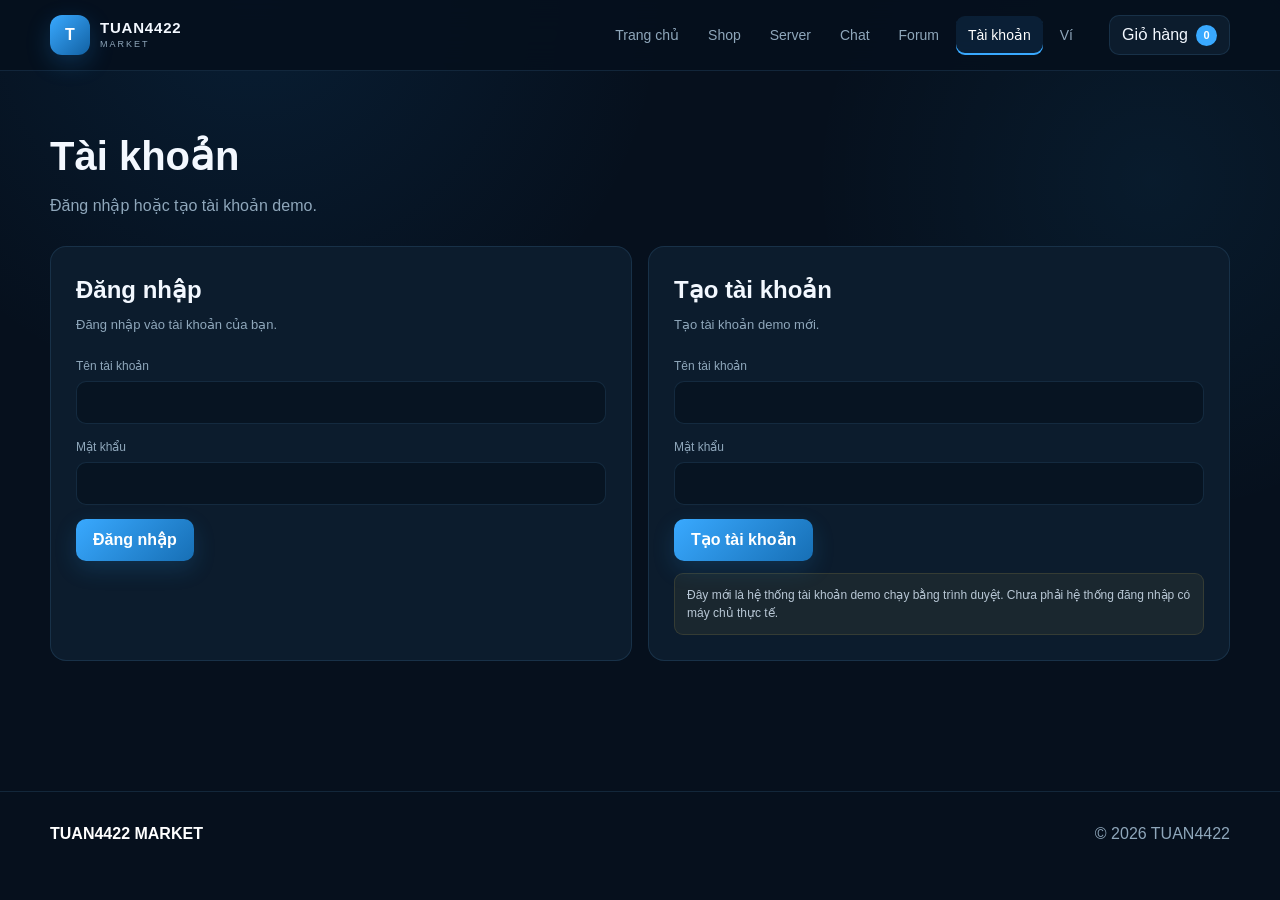
==== commit 7917f27a: "Update account.html" ====
--- a/account.html
+++ b/account.html
@@ -7,289 +7,183 @@
   <link rel="stylesheet" href="style.css">
 </head>
 
-<body>
+<body data-page="account">
 
-<header class="header">
-  <a class="logo" href="index.html">
-    TUAN4422<span>MARKET</span>
-  </a>
+<header class="site-header">
+  <div class="header-inner">
 
-  <nav id="nav">
-    <a href="index.html">Trang chủ</a>
-    <a href="shop.html">Shop</a>
-    <a href="server.html">Server</a>
-    <a href="chat.html">Chat</a>
-    <a href="forum.html">Forum</a>
-    <a class="active" href="account.html">Tài khoản</a>
-    <a href="wallet.html">Ví</a>
-  </nav>
+    <a href="index.html" class="brand">
+      <span class="brand-mark">T</span>
+      <span class="brand-text">
+        <strong>TUAN4422</strong>
+        <small>MARKET</small>
+      </span>
+    </a>
 
-  <div class="header-actions">
-    <button id="themeBtn" class="icon-btn">☾</button>
+    <nav class="main-nav" id="mainNav">
+      <a href="index.html" data-page="home">Trang chủ</a>
+      <a href="shop.html" data-page="shop">Shop</a>
+      <a href="server.html" data-page="server">Server</a>
+      <a href="chat.html" data-page="chat">Chat</a>
+      <a href="forum.html" data-page="forum">Forum</a>
+      <a href="account.html" data-page="account">Tài khoản</a>
+      <a href="wallet.html" data-page="wallet">Ví</a>
+    </nav>
 
-    <button id="cartBtn" class="cart-btn">
-      🛒 <span id="cartCount">0</span>
-    </button>
+    <div class="header-tools">
+      <button class="header-btn cart-btn" id="cartBtn">
+        Giỏ hàng
+        <span class="cart-count" id="cartCount">0</span>
+      </button>
+      <button class="mobile-menu" id="menuBtn">☰</button>
+    </div>
 
-    <button id="menuBtn" class="menu-btn">☰</button>
   </div>
 </header>
 
 <main class="page">
+  <div class="container">
 
-  <section class="page-heading">
-    <div>
-      <span class="badge">ACCOUNT</span>
+    <div class="page-heading">
       <h1>Tài khoản</h1>
-      <p>Quản lý thông tin, ví tiền và đơn hàng của bạn.</p>
+      <p>Đăng nhập hoặc tạo tài khoản demo.</p>
     </div>
-  </section>
 
-  <!-- CHƯA ĐĂNG NHẬP -->
-  <section id="authSection" class="account-auth">
+    <div id="authAccount" class="dashboard-grid">
 
-    <div class="auth-card">
+      <div class="panel">
+        <h2>Đăng nhập</h2>
+        <p class="panel-description">
+          Đăng nhập vào tài khoản của bạn.
+        </p>
 
-      <div class="auth-tabs">
-        <button id="loginTab" class="auth-tab active">Đăng nhập</button>
-        <button id="registerTab" class="auth-tab">Đăng ký</button>
+        <form id="loginForm">
+
+          <div class="form-group">
+            <label>Tên tài khoản</label>
+            <input
+              class="form-input"
+              id="loginUsername"
+              required
+            >
+          </div>
+
+          <div class="form-group">
+            <label>Mật khẩu</label>
+            <input
+              class="form-input"
+              id="loginPassword"
+              type="password"
+              required
+            >
+          </div>
+
+          <button class="btn btn-primary" type="submit">
+            Đăng nhập
+          </button>
+
+        </form>
       </div>
 
-      <!-- LOGIN -->
-      <form id="loginForm">
-
-        <h2>Chào mừng trở lại</h2>
-        <p class="muted">Đăng nhập tài khoản TUAN4422 MARKET.</p>
-
-        <label>
-          Tên tài khoản
-          <input
-            id="loginUsername"
-            type="text"
-            placeholder="Nhập tên tài khoản"
-            autocomplete="username"
-            required
-          >
-        </label>
-
-        <label>
-          Mật khẩu
-          <input
-            id="loginPassword"
-            type="password"
-            placeholder="Nhập mật khẩu"
-            autocomplete="current-password"
-            required
-          >
-        </label>
-
-        <button class="btn primary full" type="submit">
-          Đăng nhập
-        </button>
-
-        <p class="auth-note">
-          Đây là hệ thống tài khoản demo lưu trên trình duyệt.
+      <div class="panel">
+        <h2>Tạo tài khoản</h2>
+        <p class="panel-description">
+          Tạo tài khoản demo mới.
         </p>
 
-      </form>
+        <form id="registerForm">
 
-      <!-- REGISTER -->
-      <form id="registerForm" class="hidden">
+          <div class="form-group">
+            <label>Tên tài khoản</label>
+            <input
+              class="form-input"
+              id="registerUsername"
+              required
+            >
+          </div>
 
-        <h2>Tạo tài khoản</h2>
-        <p class="muted">Tạo tài khoản demo miễn phí.</p>
+          <div class="form-group">
+            <label>Mật khẩu</label>
+            <input
+              class="form-input"
+              id="registerPassword"
+              type="password"
+              required
+            >
+          </div>
 
-        <label>
-          Tên tài khoản
-          <input
-            id="registerUsername"
-            type="text"
-            placeholder="Ví dụ: Tuan4422"
-            autocomplete="username"
-            required
-          >
-        </label>
+          <button class="btn btn-primary" type="submit">
+            Tạo tài khoản
+          </button>
 
-        <label>
-          Mật khẩu
-          <input
-            id="registerPassword"
-            type="password"
-            placeholder="Ít nhất 4 ký tự"
-            autocomplete="new-password"
-            required
-          >
-        </label>
+        </form>
 
-        <label>
-          Nhập lại mật khẩu
-          <input
-            id="registerPassword2"
-            type="password"
-            placeholder="Nhập lại mật khẩu"
-            autocomplete="new-password"
-            required
-          >
-        </label>
-
-        <button class="btn primary full" type="submit">
-          Tạo tài khoản
-        </button>
-
-        <p class="auth-note">
-          Không sử dụng mật khẩu thật hoặc thông tin nhạy cảm.
-        </p>
-
-      </form>
-
-    </div>
-
-  </section>
-
-  <!-- ĐÃ ĐĂNG NHẬP -->
-  <section id="profileSection" class="hidden">
-
-    <div class="account-grid">
-
-      <div class="account-card profile-main">
-
-        <div class="profile-avatar" id="profileAvatar">
-          T
+        <div class="demo-note">
+          Đây mới là hệ thống tài khoản demo chạy bằng trình duyệt.
+          Chưa phải hệ thống đăng nhập có máy chủ thực tế.
         </div>
-
-        <div class="profile-info">
-          <span class="muted">Tài khoản</span>
-          <h2 id="profileUsername">Tuan4422</h2>
-          <span class="account-status">
-            ● Đang đăng nhập
-          </span>
-        </div>
-
-        <button id="logoutBtn" class="btn secondary">
-          Đăng xuất
-        </button>
-
-      </div>
-
-      <div class="account-card balance-card">
-
-        <span class="muted">Số dư</span>
-
-        <div class="profile-balance" id="accountBalance">
-          0$
-        </div>
-
-        <a href="wallet.html" class="btn primary">
-          Nạp / quản lý ví
-        </a>
 
       </div>
 
     </div>
 
-    <div class="account-section">
+    <div id="loggedAccount" style="display:none">
 
-      <div class="section-title">
-        <div>
-          <span class="badge">PROFILE</span>
-          <h2>Thông tin tài khoản</h2>
-        </div>
-      </div>
+      <div class="dashboard-grid">
 
-      <div class="account-card">
+        <div class="panel">
 
-        <form id="profileForm">
+          <h2 id="accountName">---</h2>
 
-          <label>
-            Tên hiển thị
-            <input id="displayName" type="text" required>
-          </label>
+          <p class="panel-description">
+            Tài khoản hiện đang đăng nhập.
+          </p>
 
-          <button class="btn primary" type="submit">
-            Lưu thay đổi
+          <div class="wallet-balance">
+            <span>Số dư</span>
+            <strong id="accountBalance">0$</strong>
+          </div>
+
+          <a href="wallet.html" class="btn btn-primary">
+            Mở ví
+          </a>
+
+          <button
+            class="btn btn-danger"
+            id="logoutBtn"
+            style="margin-left:7px">
+            Đăng xuất
           </button>
 
-        </form>
+        </div>
+
+        <div class="panel">
+
+          <h2>Đơn hàng</h2>
+          <p class="panel-description">
+            Lịch sử đơn hàng của tài khoản.
+          </p>
+
+          <div id="orderList"></div>
+
+        </div>
 
       </div>
 
     </div>
 
-    <div class="account-section">
-
-      <div class="section-title">
-        <div>
-          <span class="badge">ORDERS</span>
-          <h2>Lịch sử đơn hàng</h2>
-        </div>
-      </div>
-
-      <div id="accountOrders" class="orders-list"></div>
-
-    </div>
-
-    <div class="account-section">
-
-      <div class="section-title">
-        <div>
-          <span class="badge">FAVORITES</span>
-          <h2>Sản phẩm yêu thích</h2>
-        </div>
-      </div>
-
-      <div id="favoriteList" class="favorite-list"></div>
-
-    </div>
-
-  </section>
-
+  </div>
 </main>
 
-<!-- CART -->
-<div id="cartModal" class="modal" aria-hidden="true">
-
-  <div class="modal-box">
-
-    <div class="modal-header">
-
-      <h3>🛒 Giỏ hàng</h3>
-
-      <button
-        class="modal-close"
-        data-close-cart
-        aria-label="Đóng"
-      >
-        ×
-      </button>
-
-    </div>
-
-    <div id="cartItems"></div>
-
-    <div class="cart-total">
-      <span>Tổng</span>
-      <strong id="cartTotal">0$</strong>
-    </div>
-
-    <button id="checkoutBtn" class="btn primary full">
-      Thanh toán demo
-    </button>
-
+<footer>
+  <div class="footer-inner">
+    <div class="footer-logo">TUAN4422 MARKET</div>
+    <div>© 2026 TUAN4422</div>
   </div>
-
-</div>
+</footer>
 
 <div id="toast"></div>
 
-<footer>
-  <div class="footer-logo">
-    TUAN4422<span>MARKET</span>
-  </div>
-
-  <p>© <span id="year"></span> TUAN4422 MARKET</p>
-</footer>
-
 <script src="script.js"></script>
-
 </body>
 </html>
--- a/style.css
+++ b/style.css
@@ -1,1673 +1,1219 @@
-:root{
-  --bg:#0b0f14;
-  --surface:#111820;
-  --surface-2:#18212b;
-  --surface-3:#202b37;
-
-  --text:#f5f7fa;
-  --muted:#9ba7b4;
-
-  --primary:#55ff55;
-  --primary-light:#8aff8a;
-
-  --cyan:#45d9ff;
-  --green:#55ff55;
-  --yellow:#ffd84d;
-  --red:#ff5d5d;
-
-  --border:rgba(255,255,255,.08);
-
-  --radius:16px;
-  --radius-small:10px;
-
-  --shadow:0 20px 50px rgba(0,0,0,.25);
-
-  --transition:.25s ease;
-}
-
-*{
-  box-sizing:border-box;
-  margin:0;
-  padding:0;
-}
-
-html{
-  scroll-behavior:smooth;
-}
-
-body{
-  min-height:100vh;
-
+:root {
+  --bg: #06101d;
+  --bg-2: #091827;
+  --panel: #0c1c2d;
+  --panel-2: #10253a;
+  --panel-3: #142d44;
+
+  --blue: #39a9ff;
+  --blue-2: #1677c8;
+  --cyan: #54d7ff;
+
+  --text: #f3f8ff;
+  --muted: #8fa7bb;
+  --border: rgba(110, 190, 255, .13);
+
+  --green: #55ff9a;
+  --yellow: #ffd45a;
+  --red: #ff667c;
+
+  --radius: 16px;
+  --radius-sm: 11px;
+
+  --shadow: 0 18px 50px rgba(0, 0, 0, .35);
+  --transition: .2s ease;
+}
+
+* {
+  box-sizing: border-box;
+  margin: 0;
+  padding: 0;
+}
+
+html {
+  scroll-behavior: smooth;
+}
+
+body {
+  min-height: 100vh;
   background:
-    radial-gradient(
-      circle at top left,
-      rgba(85,255,85,.07),
-      transparent 35%
-    ),
+    radial-gradient(circle at 20% 0%, rgba(25, 128, 210, .12), transparent 30%),
+    radial-gradient(circle at 90% 20%, rgba(39, 175, 255, .07), transparent 25%),
     var(--bg);
-
-  color:var(--text);
-
-  font-family:
-    Arial,
-    Helvetica,
-    sans-serif;
-
-  line-height:1.6;
-}
-
-body.light{
-  --bg:#f2f5f7;
-  --surface:#ffffff;
-  --surface-2:#f5f7f9;
-  --surface-3:#e9eef2;
-
-  --text:#111820;
-  --muted:#66717d;
-
-  --border:rgba(0,0,0,.08);
-
-  --shadow:0 20px 50px rgba(0,0,0,.1);
-}
-
-a{
-  color:inherit;
-  text-decoration:none;
+  color: var(--text);
+  font-family: Arial, Helvetica, sans-serif;
+  line-height: 1.5;
+}
+
+body.modal-open {
+  overflow: hidden;
+}
+
+a {
+  color: inherit;
+  text-decoration: none;
 }
 
 button,
-input{
-  font:inherit;
-}
-
-button{
-  cursor:pointer;
-}
-
-.header{
-  position:sticky;
-  top:0;
-  z-index:1000;
-
-  height:74px;
-
-  display:flex;
-  align-items:center;
-
-  padding:0 5%;
-
-  background:rgba(11,15,20,.88);
-
-  backdrop-filter:blur(15px);
-
-  border-bottom:1px solid var(--border);
-}
-
-body.light .header{
-  background:rgba(255,255,255,.88);
-}
-
-.logo{
-  font-size:22px;
-  font-weight:900;
-
-  white-space:nowrap;
-
-  letter-spacing:.5px;
-}
-
-.logo span,
-.footer-logo span{
-  color:var(--primary);
-}
-
-nav{
-  display:flex;
-
-  gap:5px;
-
-  margin-left:auto;
-  margin-right:20px;
-}
-
-nav a{
-  padding:9px 12px;
-
-  color:var(--muted);
-
-  border-radius:9px;
-
-  font-size:14px;
-
-  transition:var(--transition);
-}
-
-nav a:hover,
-nav a.active{
-  color:var(--primary);
-
-  background:rgba(85,255,85,.08);
-}
-
-.header-actions{
-  display:flex;
-  align-items:center;
-
-  gap:8px;
-}
-
-.icon-btn,
-.cart-btn,
-.menu-btn{
-  border:1px solid var(--border);
-
-  background:var(--surface);
-
-  color:var(--text);
-
-  border-radius:10px;
-
-  height:40px;
-
-  min-width:40px;
-
-  display:flex;
-  align-items:center;
-  justify-content:center;
-
-  transition:var(--transition);
-}
-
-.icon-btn:hover,
-.cart-btn:hover,
-.menu-btn:hover{
-  border-color:var(--primary);
-  color:var(--primary);
-}
-
-.cart-btn{
-  position:relative;
-}
-
-.cart-btn span{
-  position:absolute;
-
-  right:-6px;
-  top:-7px;
-
-  min-width:18px;
-  height:18px;
-
-  padding:0 4px;
-
-  display:flex;
-  align-items:center;
-  justify-content:center;
-
-  border-radius:50%;
-
-  background:var(--primary);
-  color:#061006;
-
-  font-size:11px;
-  font-weight:900;
-}
-
-.menu-btn{
-  display:none;
-}
-
-.btn{
-  border:0;
-
-  border-radius:10px;
-
-  padding:12px 18px;
-
-  font-weight:800;
-
-  display:inline-flex;
-
-  align-items:center;
-  justify-content:center;
-
-  transition:var(--transition);
-}
-
-.btn.primary{
-  background:var(--primary);
-  color:#071007;
-}
-
-.btn.primary:hover{
-  background:var(--primary-light);
-  transform:translateY(-2px);
-}
-
-.btn.secondary{
-  background:var(--surface-2);
-
-  border:1px solid var(--border);
-
-  color:var(--text);
-}
-
-.btn.secondary:hover{
-  border-color:var(--primary);
-  color:var(--primary);
-}
-
-.btn.full{
-  width:100%;
-}
-
-.small-btn{
-  border:1px solid var(--border);
-
-  background:var(--surface-2);
-
-  color:var(--text);
-
-  padding:8px 11px;
-
-  border-radius:8px;
-
-  cursor:pointer;
-}
-
-.small-btn.buy-btn{
-  background:var(--primary);
-  color:#071007;
-  border-color:var(--primary);
-}
-
-.home-hero{
-  width:min(1200px,90%);
-
-  margin:0 auto;
-
-  min-height:600px;
-
-  display:grid;
-
-  grid-template-columns:1.15fr .85fr;
-
-  align-items:center;
-
-  gap:70px;
-}
-
-.hero-content{
-  padding:50px 0;
-}
-
-.badge{
-  display:inline-block;
-
-  padding:7px 12px;
-
-  border:1px solid rgba(85,255,85,.25);
-
-  background:rgba(85,255,85,.07);
-
-  color:var(--primary);
-
-  border-radius:999px;
-
-  font-size:13px;
-  font-weight:800;
-}
-
-.hero-content h1{
-  margin-top:20px;
-
-  font-size:clamp(40px,6vw,72px);
-
-  line-height:1.05;
-
-  letter-spacing:-2px;
-}
-
-.hero-content h1 span{
-  display:block;
-
-  color:var(--primary);
-}
-
-.hero-content>p{
-  max-width:650px;
-
-  margin-top:22px;
-
-  color:var(--muted);
-
-  font-size:17px;
-}
-
-.hero-buttons{
-  display:flex;
-
-  flex-wrap:wrap;
-
-  gap:12px;
-
-  margin-top:28px;
-}
-
-.stats{
-  display:flex;
-
-  gap:40px;
-
-  margin-top:45px;
-}
-
-.stats div{
-  display:flex;
-  flex-direction:column;
-}
-
-.stats strong{
-  font-size:24px;
-  color:var(--primary);
-}
-
-.stats span{
-  color:var(--muted);
-  font-size:13px;
-}
-
-.hero-card{
-  position:relative;
-
-  padding:28px;
-
-  border:1px solid var(--border);
-
+input,
+textarea {
+  font: inherit;
+}
+
+button {
+  cursor: pointer;
+}
+
+.site-header {
+  position: sticky;
+  top: 0;
+  z-index: 1000;
+  border-bottom: 1px solid var(--border);
+  background: rgba(6, 16, 29, .9);
+  backdrop-filter: blur(16px);
+}
+
+.header-inner {
+  width: min(1180px, calc(100% - 32px));
+  min-height: 70px;
+  margin: auto;
+  display: flex;
+  align-items: center;
+  gap: 24px;
+}
+
+.brand {
+  display: flex;
+  align-items: center;
+  gap: 10px;
+  flex-shrink: 0;
+}
+
+.brand-mark {
+  width: 40px;
+  height: 40px;
+  border-radius: 12px;
+  display: grid;
+  place-items: center;
+  background: linear-gradient(135deg, var(--blue), #1261a3);
+  color: white;
+  font-weight: 900;
+  box-shadow: 0 8px 25px rgba(38, 156, 255, .22);
+}
+
+.brand-text {
+  display: flex;
+  flex-direction: column;
+  line-height: 1.05;
+}
+
+.brand-text strong {
+  font-size: 15px;
+  letter-spacing: .8px;
+}
+
+.brand-text small {
+  margin-top: 4px;
+  color: var(--muted);
+  font-size: 9px;
+  letter-spacing: 2px;
+}
+
+.main-nav {
+  display: flex;
+  align-items: center;
+  gap: 5px;
+  margin-left: auto;
+}
+
+.main-nav a {
+  padding: 9px 12px;
+  color: var(--muted);
+  border-radius: 9px;
+  font-size: 14px;
+  transition: var(--transition);
+}
+
+.main-nav a:hover,
+.main-nav a.active {
+  color: white;
+  background: rgba(53, 166, 255, .11);
+}
+
+.main-nav a.active {
+  box-shadow: inset 0 -2px 0 var(--blue);
+}
+
+.header-tools {
+  display: flex;
+  align-items: center;
+  gap: 8px;
+}
+
+.header-btn,
+.mobile-menu {
+  border: 1px solid var(--border);
+  background: var(--panel);
+  color: var(--text);
+  min-height: 40px;
+  padding: 0 12px;
+  border-radius: 10px;
+  transition: var(--transition);
+}
+
+.header-btn:hover,
+.mobile-menu:hover {
+  border-color: rgba(83, 191, 255, .35);
+  background: var(--panel-2);
+}
+
+.cart-btn {
+  display: flex;
+  align-items: center;
+  gap: 8px;
+}
+
+.cart-count {
+  min-width: 21px;
+  height: 21px;
+  display: grid;
+  place-items: center;
+  padding: 0 5px;
+  border-radius: 20px;
+  background: var(--blue);
+  color: white;
+  font-size: 11px;
+  font-weight: bold;
+}
+
+.mobile-menu {
+  display: none;
+  font-size: 20px;
+}
+
+/* GENERAL */
+
+.container {
+  width: min(1180px, calc(100% - 32px));
+  margin: auto;
+}
+
+.page {
+  padding: 55px 0 80px;
+}
+
+.page-heading {
+  margin-bottom: 28px;
+}
+
+.page-heading h1 {
+  font-size: clamp(28px, 4vw, 40px);
+  margin-bottom: 8px;
+}
+
+.page-heading p {
+  color: var(--muted);
+}
+
+.section {
+  margin-top: 55px;
+}
+
+.section-heading {
+  display: flex;
+  align-items: end;
+  justify-content: space-between;
+  gap: 20px;
+  margin-bottom: 18px;
+}
+
+.section-heading h2 {
+  font-size: 23px;
+}
+
+.section-heading p {
+  color: var(--muted);
+  font-size: 14px;
+}
+
+.btn {
+  border: 0;
+  border-radius: 10px;
+  min-height: 42px;
+  padding: 0 17px;
+  display: inline-flex;
+  align-items: center;
+  justify-content: center;
+  gap: 7px;
+  font-weight: 700;
+  transition: var(--transition);
+}
+
+.btn-primary {
+  color: white;
+  background: linear-gradient(135deg, var(--blue), #176fb5);
+  box-shadow: 0 8px 22px rgba(35, 151, 235, .18);
+}
+
+.btn-primary:hover {
+  transform: translateY(-2px);
+  box-shadow: 0 12px 28px rgba(35, 151, 235, .3);
+}
+
+.btn-secondary {
+  color: white;
+  background: var(--panel-2);
+  border: 1px solid var(--border);
+}
+
+.btn-secondary:hover {
+  border-color: rgba(83, 191, 255, .35);
+}
+
+.btn-danger {
+  color: white;
+  background: rgba(255, 70, 90, .13);
+  border: 1px solid rgba(255, 70, 90, .25);
+}
+
+.btn-small {
+  min-height: 36px;
+  padding: 0 12px;
+  font-size: 13px;
+}
+
+.text-link {
+  color: var(--cyan);
+}
+
+.text-link:hover {
+  text-decoration: underline;
+}
+
+/* HOME */
+
+.hero {
+  padding: 70px 0 30px;
+}
+
+.hero-grid {
+  display: grid;
+  grid-template-columns: 1.25fr .75fr;
+  gap: 28px;
+  align-items: stretch;
+}
+
+.hero-main {
+  min-height: 430px;
+  padding: 46px;
+  border: 1px solid var(--border);
+  border-radius: 22px;
   background:
-    linear-gradient(
-      145deg,
-      rgba(85,255,85,.12),
-      var(--surface)
-    );
-
-  border-radius:24px;
-
-  box-shadow:var(--shadow);
-
-  transform:none;
-
-  transition:transform .3s ease;
-}
-
-.hero-card:hover{
-  transform:translateY(-5px);
-}
-
-.hero-card-top{
-  display:flex;
-
-  justify-content:space-between;
-
-  align-items:center;
-
-  color:var(--muted);
-
-  font-size:13px;
-}
-
-.online{
-  color:var(--primary);
-
-  font-weight:800;
-}
-
-.market-icon{
-  width:80px;
-  height:80px;
-
-  margin:45px auto 25px;
-
-  display:flex;
-  align-items:center;
-  justify-content:center;
-
-  border-radius:22px;
-
-  background:rgba(85,255,85,.08);
-
-  font-size:40px;
-}
-
-.hero-card h2{
-  text-align:center;
-
-  font-size:28px;
-}
-
-.hero-card p{
-  text-align:center;
-
-  color:var(--muted);
-
-  margin-top:5px;
-}
-
-.hero-price{
-  display:flex;
-
-  justify-content:space-between;
-
-  margin-top:35px;
-
-  padding-top:20px;
-
-  border-top:1px solid var(--border);
-}
-
-.hero-price span{
-  color:var(--muted);
-}
-
-.hero-price strong{
-  color:var(--primary);
-}
-
-.quick-section{
-  width:min(1200px,90%);
-
-  margin:0 auto;
-
-  padding:50px 0 100px;
-}
-
-.section-title{
-  margin-bottom:25px;
-}
-
-.small-title{
-  color:var(--primary);
-
-  font-size:12px;
-
-  font-weight:900;
-
-  letter-spacing:1.5px;
-}
-
-.section-title h2{
-  font-size:32px;
-  margin-top:3px;
-}
-
-.quick-grid{
-  display:grid;
-
-  grid-template-columns:
-    repeat(4,1fr);
-
-  gap:16px;
-}
-
-.quick-card{
-  padding:25px;
-
-  border:1px solid var(--border);
-
-  background:var(--surface);
-
-  border-radius:var(--radius);
-
-  transition:var(--transition);
-}
-
-.quick-card:hover{
-  transform:translateY(-5px);
-
-  border-color:
-    rgba(85,255,85,.4);
-}
-
-.quick-card .market-icon{
-  width:50px;
-  height:50px;
-
-  margin:0 0 18px;
-
-  font-size:25px;
-
-  border-radius:14px;
-}
-
-.quick-card h3{
-  font-size:20px;
-}
-
-.quick-card p{
-  margin-top:5px;
-
-  color:var(--muted);
-
-  font-size:14px;
-}
-
-.page{
-  width:min(1150px,90%);
-
-  margin:0 auto;
-
-  padding:70px 0 100px;
-
-  min-height:calc(100vh - 74px);
-}
-
-.page-heading{
-  display:flex;
-
-  justify-content:space-between;
-
-  align-items:center;
-
-  margin-bottom:35px;
-}
-
-.page-heading.center{
-  display:block;
-
-  text-align:center;
-}
-
-.page-heading h1{
-  margin-top:5px;
-
-  font-size:44px;
-}
-
-.page-heading p{
-  color:var(--muted);
-
-  margin-top:5px;
-}
-
-.search-box{
-  margin-bottom:25px;
-}
-
-.search-box input{
-  width:100%;
-
-  padding:15px 18px;
-
-  border-radius:12px;
-
-  border:1px solid var(--border);
-
-  background:var(--surface);
-
-  color:var(--text);
-
-  outline:none;
-}
-
-.search-box input:focus{
-  border-color:var(--primary);
-}
-
-.product-grid{
-  display:grid;
-
-  grid-template-columns:
-    repeat(3,1fr);
-
-  gap:18px;
-}
-
-.product{
-  padding:20px;
-
-  border:1px solid var(--border);
-
-  background:var(--surface);
-
-  border-radius:var(--radius);
-
-  transition:var(--transition);
-}
-
-.product:hover{
-  transform:translateY(-4px);
-
-  border-color:
-    rgba(85,255,85,.35);
-}
-
-.product-badge{
-  display:inline-block;
-
-  padding:5px 8px;
-
-  border-radius:6px;
-
-  background:rgba(85,255,85,.08);
-
-  color:var(--primary);
-
-  font-size:11px;
-
-  font-weight:900;
-}
-
-.product-icon{
-  width:80px;
-  height:80px;
-
-  margin:25px auto;
-
-  display:flex;
-
-  align-items:center;
-  justify-content:center;
-
-  border-radius:18px;
-
-  background:var(--surface-2);
-
-  font-size:38px;
-}
-
-.product h3{
-  font-size:20px;
-}
-
-.product-description{
-  color:var(--muted);
-
-  font-size:14px;
-
-  min-height:45px;
-
-  margin-top:6px;
-}
-
-.product-bottom{
-  display:flex;
-
-  justify-content:space-between;
-
-  align-items:center;
-
-  gap:10px;
-
-  margin-top:20px;
-}
-
-.price{
-  color:var(--yellow);
-
-  font-weight:900;
-}
-
-.product-buttons{
-  display:flex;
-
-  gap:7px;
-}
-
-.server-card{
-  padding:30px;
-
-  display:grid;
-
-  grid-template-columns:auto 1fr;
-
-  gap:25px;
-
-  align-items:center;
-
-  border:1px solid var(--border);
-
-  background:var(--surface);
-
-  border-radius:20px;
-
-  box-shadow:var(--shadow);
-}
-
-.server-logo{
-  width:100px;
-  height:100px;
-
-  display:flex;
-
-  align-items:center;
-  justify-content:center;
-
-  background:rgba(85,255,85,.08);
-
-  border-radius:22px;
-
-  font-size:45px;
-}
-
-.server-info h2{
-  font-size:27px;
-}
-
-.server-status{
-  color:var(--primary);
-
-  font-size:13px;
-
-  font-weight:900;
-
-  margin-top:5px;
-}
-
-.server-info p{
-  color:var(--muted);
-
-  margin-top:7px;
-}
-
-.server-data{
-  grid-column:1/-1;
-
-  display:grid;
-
-  grid-template-columns:
-    repeat(3,1fr);
-
-  gap:12px;
-
-  margin-top:10px;
-}
-
-.server-data div{
-  padding:15px;
-
-  border-radius:10px;
-
-  background:var(--surface-2);
-}
-
-.server-data span{
-  display:block;
-
-  color:var(--muted);
-
-  font-size:12px;
-}
-
-.server-data strong{
-  display:block;
-
-  margin-top:3px;
-}
-
-.green{
-  color:var(--green);
-}
-
-.chat-container{
-  display:grid;
-
-  grid-template-columns:220px 1fr;
-
-  min-height:550px;
-
-  border:1px solid var(--border);
-
-  border-radius:18px;
-
-  overflow:hidden;
-
-  background:var(--surface);
-}
-
-.chat-sidebar{
-  padding:18px;
-
-  border-right:1px solid var(--border);
-
-  background:var(--surface-2);
-}
-
-.chat-sidebar h3{
-  margin-bottom:15px;
-}
-
-.chat-room{
-  width:100%;
-
-  text-align:left;
-
-  padding:11px;
-
-  border:0;
-
-  border-radius:8px;
-
-  background:transparent;
-
-  color:var(--muted);
-
-  margin-bottom:5px;
-}
-
-.chat-room:hover,
-.chat-room.active{
-  background:rgba(85,255,85,.08);
-
-  color:var(--primary);
-}
-
-.chat-main{
-  display:flex;
-
-  flex-direction:column;
-
-  min-width:0;
-}
-
-.chat-messages{
-  flex:1;
-
-  padding:25px;
-
-  overflow-y:auto;
-}
-
-.message{
-  display:flex;
-
-  gap:12px;
-
-  margin-bottom:22px;
-}
-
-.avatar{
-  width:38px;
-  height:38px;
-
-  flex:none;
-
-  display:flex;
-
-  align-items:center;
-  justify-content:center;
-
-  border-radius:50%;
-
-  background:var(--primary);
-
-  color:#061006;
-
-  font-weight:900;
-}
-
-.avatar.blue{
-  background:var(--cyan);
-}
-
-.message p{
-  color:var(--muted);
-
-  margin-top:3px;
-}
-
-.chat-input{
-  display:flex;
-
-  gap:8px;
-
-  padding:15px;
-
-  border-top:1px solid var(--border);
-}
-
-.chat-input input{
-  flex:1;
-
-  min-width:0;
-
-  border:1px solid var(--border);
-
-  background:var(--surface-2);
-
-  color:var(--text);
-
-  border-radius:10px;
-
-  padding:11px 14px;
-
-  outline:none;
-}
-
-.forum-list{
-  display:flex;
-
-  flex-direction:column;
-
-  gap:12px;
-}
-
-.forum-post{
-  display:flex;
-
-  gap:18px;
-
-  padding:20px;
-
-  border:1px solid var(--border);
-
-  background:var(--surface);
-
-  border-radius:15px;
-
-  transition:var(--transition);
-}
-
-.forum-post:hover{
-  border-color:rgba(85,255,85,.35);
-}
-
-.forum-icon{
-  width:52px;
-  height:52px;
-
-  flex:none;
-
-  display:flex;
-
-  align-items:center;
-  justify-content:center;
-
-  border-radius:14px;
-
-  background:var(--surface-2);
-
-  font-size:25px;
-}
-
-.forum-post h3{
-  font-size:18px;
-}
-
-.forum-post p{
-  color:var(--muted);
-
-  margin-top:3px;
-}
-
-.post-meta{
-  margin-top:8px;
-
-  color:var(--muted);
-
-  font-size:12px;
-}
-
-.account-card{
-  display:flex;
-
-  align-items:center;
-
-  gap:20px;
-
-  padding:25px;
-
-  background:var(--surface);
-
-  border:1px solid var(--border);
-
-  border-radius:18px;
-
-  margin-bottom:20px;
-}
-
-.profile-avatar{
-  width:75px;
-  height:75px;
-
-  display:flex;
-
-  align-items:center;
-  justify-content:center;
-
-  border-radius:50%;
-
-  background:var(--primary);
-
-  color:#061006;
-
-  font-size:30px;
-
-  font-weight:900;
-}
-
-.profile-info{
-  flex:1;
-}
-
-.profile-info p{
-  color:var(--muted);
-}
-
-.profile-balance{
-  text-align:right;
-}
-
-.profile-balance span{
-  display:block;
-
-  color:var(--muted);
-
-  font-size:12px;
-}
-
-.profile-balance strong{
-  color:var(--yellow);
-
-  font-size:20px;
-}
-
-.order-box,
-.transactions{
-  padding:20px;
-
-  background:var(--surface);
-
-  border:1px solid var(--border);
-
-  border-radius:18px;
-}
-
-.order-header{
-  display:flex;
-
-  align-items:center;
-
-  justify-content:space-between;
-
-  margin-bottom:15px;
-}
-
-.order-header a{
-  color:var(--primary);
-
-  font-size:13px;
-}
-
-.wallet-card{
-  padding:35px;
-
+    linear-gradient(135deg, rgba(32, 134, 210, .15), transparent 55%),
+    var(--panel);
+  box-shadow: var(--shadow);
+  position: relative;
+  overflow: hidden;
+}
+
+.hero-main::after {
+  content: "";
+  position: absolute;
+  width: 280px;
+  height: 280px;
+  right: -100px;
+  bottom: -130px;
+  border-radius: 50%;
+  background: rgba(40, 165, 255, .1);
+  filter: blur(20px);
+}
+
+.hero-label {
+  display: inline-flex;
+  align-items: center;
+  padding: 7px 11px;
+  border: 1px solid rgba(70, 181, 255, .2);
+  border-radius: 30px;
+  color: var(--cyan);
+  background: rgba(46, 156, 232, .07);
+  font-size: 12px;
+  margin-bottom: 18px;
+}
+
+.hero h1 {
+  max-width: 680px;
+  font-size: clamp(37px, 6vw, 65px);
+  line-height: 1.03;
+  letter-spacing: -2px;
+  margin-bottom: 20px;
+}
+
+.hero h1 span {
+  color: var(--blue);
+}
+
+.hero-description {
+  max-width: 620px;
+  color: var(--muted);
+  font-size: 16px;
+  margin-bottom: 28px;
+}
+
+.hero-buttons {
+  display: flex;
+  flex-wrap: wrap;
+  gap: 10px;
+}
+
+.hero-side {
+  display: flex;
+  flex-direction: column;
+  gap: 15px;
+}
+
+.info-card {
+  flex: 1;
+  padding: 24px;
+  border: 1px solid var(--border);
+  border-radius: var(--radius);
+  background: var(--panel);
+}
+
+.info-card h3 {
+  margin-bottom: 7px;
+}
+
+.info-card p {
+  color: var(--muted);
+  font-size: 13px;
+}
+
+.balance {
+  font-size: 27px;
+  font-weight: 800;
+  margin: 13px 0;
+}
+
+.balance span {
+  color: var(--cyan);
+}
+
+.stats {
+  display: grid;
+  grid-template-columns: repeat(3, 1fr);
+  gap: 12px;
+  margin-top: 15px;
+}
+
+.stat {
+  padding: 18px;
+  border: 1px solid var(--border);
+  background: var(--panel);
+  border-radius: 13px;
+}
+
+.stat strong {
+  display: block;
+  font-size: 22px;
+}
+
+.stat span {
+  color: var(--muted);
+  font-size: 12px;
+}
+
+.quick-grid {
+  display: grid;
+  grid-template-columns: repeat(3, 1fr);
+  gap: 15px;
+}
+
+.quick-card {
+  padding: 23px;
+  min-height: 160px;
+  border: 1px solid var(--border);
+  border-radius: var(--radius);
+  background: var(--panel);
+  transition: var(--transition);
+}
+
+.quick-card:hover {
+  transform: translateY(-4px);
+  border-color: rgba(57, 169, 255, .35);
+  background: var(--panel-2);
+}
+
+.quick-card .quick-icon {
+  width: 40px;
+  height: 40px;
+  display: grid;
+  place-items: center;
+  margin-bottom: 18px;
+  border-radius: 10px;
+  background: rgba(57, 169, 255, .1);
+  color: var(--cyan);
+  font-weight: bold;
+}
+
+.quick-card h3 {
+  margin-bottom: 6px;
+}
+
+.quick-card p {
+  color: var(--muted);
+  font-size: 13px;
+}
+
+/* PRODUCTS */
+
+.toolbar {
+  display: flex;
+  gap: 10px;
+  margin-bottom: 25px;
+}
+
+.search {
+  flex: 1;
+  min-height: 44px;
+  padding: 0 15px;
+  color: white;
+  background: var(--panel);
+  border: 1px solid var(--border);
+  border-radius: 11px;
+  outline: none;
+}
+
+.search:focus {
+  border-color: rgba(57, 169, 255, .55);
+}
+
+.product-grid {
+  display: grid;
+  grid-template-columns: repeat(3, 1fr);
+  gap: 16px;
+}
+
+.product-card {
+  display: flex;
+  flex-direction: column;
+  min-height: 320px;
+  border: 1px solid var(--border);
+  border-radius: var(--radius);
+  background: var(--panel);
+  overflow: hidden;
+  transition: var(--transition);
+}
+
+.product-card:hover {
+  transform: translateY(-4px);
+  border-color: rgba(57, 169, 255, .35);
+  box-shadow: var(--shadow);
+}
+
+.product-top {
+  padding: 22px;
+  background: linear-gradient(135deg, rgba(39, 146, 220, .1), transparent);
+}
+
+.product-icon {
+  width: 58px;
+  height: 58px;
+  border-radius: 14px;
+  display: grid;
+  place-items: center;
+  color: white;
+  font-weight: 900;
+  font-size: 14px;
+  background: linear-gradient(135deg, #176fae, #0c3657);
+  border: 1px solid rgba(101, 198, 255, .2);
+}
+
+.product-type {
+  margin-top: 16px;
+  color: var(--cyan);
+  font-size: 11px;
+  text-transform: uppercase;
+  letter-spacing: 1px;
+}
+
+.product-card h3 {
+  margin-top: 5px;
+  font-size: 18px;
+}
+
+.product-description {
+  padding: 0 22px;
+  color: var(--muted);
+  font-size: 13px;
+  flex: 1;
+}
+
+.product-bottom {
+  padding: 20px 22px;
+  display: flex;
+  align-items: center;
+  justify-content: space-between;
+  gap: 10px;
+}
+
+.price {
+  color: white;
+  font-size: 18px;
+  font-weight: 800;
+}
+
+.price small {
+  color: var(--muted);
+  font-size: 11px;
+  font-weight: normal;
+}
+
+/* SERVER */
+
+.server-panel {
+  padding: 30px;
+  border: 1px solid var(--border);
+  border-radius: 20px;
   background:
-    linear-gradient(
-      145deg,
-      rgba(85,255,85,.12),
-      var(--surface)
-    );
-
-  border:1px solid var(--border);
-
-  border-radius:20px;
-
-  text-align:center;
-
-  margin-bottom:20px;
-}
-
-.wallet-card span{
-  display:block;
-
-  color:var(--muted);
-}
-
-.wallet-card strong{
-  display:block;
-
-  margin:10px 0 20px;
-
-  font-size:42px;
-
-  color:var(--yellow);
-}
-
-.transactions{
-  min-height:200px;
-}
-
-.empty{
-  padding:35px;
-
-  text-align:center;
-
-  color:var(--muted);
-}
-
-.modal{
-  position:fixed;
-
-  inset:0;
-
-  z-index:5000;
-
-  display:none;
-
-  align-items:center;
-  justify-content:center;
-
-  padding:20px;
-
-  background:rgba(0,0,0,.72);
-
-  backdrop-filter:blur(6px);
-}
-
-.modal.show{
-  display:flex;
-}
-
-.modal-box{
-  width:min(520px,100%);
-
-  max-height:
-    calc(100vh - 40px);
-
-  overflow-y:auto;
-
-  background:var(--surface);
-
-  border:1px solid var(--border);
-
-  border-radius:18px;
-
-  box-shadow:0 30px 80px rgba(0,0,0,.5);
-
-  animation:modalIn .18s ease;
-}
-
-@keyframes modalIn{
-  from{
-    opacity:0;
-    transform:translateY(15px) scale(.98);
-  }
-
-  to{
-    opacity:1;
-    transform:none;
-  }
-}
-
-.modal-header{
-  position:sticky;
-
-  top:0;
-
-  z-index:2;
-
-  display:flex;
-
-  align-items:center;
-
-  justify-content:space-between;
-
-  padding:18px 20px;
-
-  background:var(--surface);
-
-  border-bottom:1px solid var(--border);
-}
-
-.modal-close{
-  width:38px;
-  height:38px;
-
-  display:flex;
-
-  align-items:center;
-  justify-content:center;
-
-  border:1px solid var(--border);
-
-  border-radius:9px;
-
-  background:var(--surface-2);
-
-  color:var(--text);
-
-  font-size:25px;
-
-  line-height:1;
-
-  cursor:pointer;
-}
-
-.modal-close:hover{
-  background:var(--red);
-
-  color:white;
-
-  border-color:var(--red);
-}
-
-#cartItems{
-  padding:15px 20px;
-}
-
-.cart-item{
-  display:flex;
-
-  align-items:center;
-
-  gap:12px;
-
-  padding:12px 0;
-
-  border-bottom:1px solid var(--border);
-}
-
-.cart-item-icon{
-  width:48px;
-  height:48px;
-
-  flex:none;
-
-  display:flex;
-
-  align-items:center;
-  justify-content:center;
-
-  border-radius:10px;
-
-  background:var(--surface-2);
-
-  font-size:23px;
-}
-
-.cart-item-info{
-  flex:1;
-
-  min-width:0;
-}
-
-.cart-item-info strong{
-  display:block;
-}
-
-.cart-item-info span{
-  color:var(--muted);
-
-  font-size:13px;
-}
-
-.remove-cart{
-  border:0;
-
-  background:transparent;
-
-  color:var(--red);
-
-  font-size:20px;
-
-  cursor:pointer;
-}
-
-.cart-total{
-  display:flex;
-
-  align-items:center;
-
-  justify-content:space-between;
-
-  padding:18px 20px;
-
-  border-top:1px solid var(--border);
-}
-
-.cart-total span{
-  color:var(--muted);
-}
-
-.cart-total strong{
-  color:var(--yellow);
-
-  font-size:20px;
-}
-
-.modal-box>.btn{
-  margin:0 20px 20px;
-
-  width:calc(100% - 40px);
-}
-
-.product-modal{
-  width:min(650px,100%);
-}
-
-.detail-icon{
-  width:100px;
-  height:100px;
-
-  margin:25px auto;
-
-  display:flex;
-
-  align-items:center;
-  justify-content:center;
-
-  border-radius:20px;
-
-  background:var(--surface-2);
-
-  font-size:45px;
-}
-
-.detail-title{
-  text-align:center;
-
-  font-size:26px;
-}
-
-.detail-description{
-  color:var(--muted);
-
-  text-align:center;
-
-  margin:8px 25px 20px;
-}
-
-.detail-price{
-  text-align:center;
-
-  color:var(--yellow);
-
-  font-size:24px;
-
-  font-weight:900;
-
-  margin-bottom:20px;
-}
-
-#toast{
-  position:fixed;
-
-  left:50%;
-  bottom:25px;
-
-  z-index:9000;
-
-  transform:
-    translate(-50%,20px);
-
-  opacity:0;
-
-  pointer-events:none;
-
-  padding:12px 18px;
-
-  border-radius:10px;
-
-  background:#18212b;
-
-  color:white;
-
-  border:1px solid var(--border);
-
-  transition:.25s ease;
-}
-
-#toast.show{
-  opacity:1;
-
-  transform:translate(-50%,0);
-}
-
-footer{
-  padding:30px 5%;
-
-  border-top:1px solid var(--border);
-
-  text-align:center;
-
-  color:var(--muted);
-}
-
-.footer-logo{
-  color:var(--text);
-
-  font-weight:900;
-
-  margin-bottom:5px;
-}
-
-
-@media(max-width:1100px){
-
-  nav a{
-    padding:8px 8px;
-  }
-
-  .home-hero{
-    gap:35px;
-  }
-
-  .product-grid{
-    grid-template-columns:
-      repeat(2,1fr);
-  }
-
-}
-
-
-@media(max-width:850px){
-
-  .header{
-    height:68px;
-  }
-
-  nav{
-    position:absolute;
-
-    top:68px;
-    left:0;
-    right:0;
-
-    display:none;
-
-    flex-direction:column;
-
-    gap:3px;
-
-    padding:12px;
-
-    margin:0;
-
-    background:var(--surface);
-
-    border-bottom:1px solid var(--border);
-  }
-
-  nav.open{
-    display:flex;
-  }
-
-  nav a{
-    width:100%;
-  }
-
-  .menu-btn{
-    display:flex;
-  }
-
-  .home-hero{
-    grid-template-columns:1fr;
-
-    padding-top:30px;
-
-    min-height:auto;
-  }
-
-  .hero-card{
-    transform:none;
-  }
-
-  .hero-card:hover{
-    transform:translateY(-5px);
-  }
-
-  .quick-grid{
-    grid-template-columns:
-      repeat(2,1fr);
-  }
-
-}
-
-
-@media(max-width:600px){
-
-  .header{
-    padding:0 4%;
-  }
-
-  .logo{
-    font-size:18px;
-  }
-
-  .header-actions{
-    margin-left:auto;
-  }
-
-  .icon-btn,
-  .cart-btn,
-  .menu-btn{
-    min-width:36px;
-    height:36px;
-  }
-
-  .home-hero,
-  .quick-section,
-  .page{
-    width:92%;
-  }
-
-  .hero-content h1{
-    font-size:43px;
-  }
-
-  .hero-content>p{
-    font-size:15px;
-  }
-
-  .stats{
-    gap:20px;
-  }
-
-  .stats strong{
-    font-size:20px;
-  }
-
-  .page{
-    padding-top:45px;
-  }
-
-  .page-heading h1{
-    font-size:35px;
-  }
-
-  .product-grid{
-    grid-template-columns:1fr;
-  }
-
-  .server-card{
-    grid-template-columns:1fr;
-
-    text-align:center;
-  }
-
-  .server-logo{
-    margin:auto;
-  }
-
-  .server-data{
-    grid-template-columns:1fr;
-  }
-
-  .chat-container{
-    grid-template-columns:1fr;
-  }
-
-  .chat-sidebar{
-    border-right:0;
-
-    border-bottom:1px solid var(--border);
-  }
-
-  .chat-room{
-    width:auto;
-
-    display:inline-block;
-
-    margin-right:5px;
-  }
-
-  .chat-main{
-    min-height:500px;
-  }
-
-  .account-card{
-    flex-wrap:wrap;
-  }
-
-  .profile-balance{
-    width:100%;
-
-    text-align:left;
-
-    padding-top:15px;
-
-    border-top:1px solid var(--border);
-  }
-
-  .modal{
-    padding:10px;
-
-    align-items:flex-end;
-  }
-
-  .modal-box{
-    width:100%;
-
-    max-height:
-      calc(100vh - 20px);
-
-    border-radius:
-      18px 18px 0 0;
-  }
-
-}
-
-
-@media(max-width:360px){
-
-  .logo{
-    font-size:16px;
-  }
-
-  .header-actions{
-    gap:4px;
-  }
-
-  .hero-content h1{
-    font-size:37px;
-  }
-
-  .quick-grid{
-    grid-template-columns:1fr;
-  }
-
-  .stats{
-    gap:14px;
-  }
-
-}
+    linear-gradient(135deg, rgba(20, 117, 192, .13), transparent),
+    var(--panel);
+}
+
+.server-header {
+  display: flex;
+  justify-content: space-between;
+  gap: 20px;
+  align-items: center;
+  padding-bottom: 25px;
+  border-bottom: 1px solid var(--border);
+}
+
+.server-title {
+  display: flex;
+  align-items: center;
+  gap: 15px;
+}
+
+.server-logo {
+  width: 62px;
+  height: 62px;
+  display: grid;
+  place-items: center;
+  border-radius: 15px;
+  background: #122f48;
+  color: var(--cyan);
+  font-weight: 900;
+}
+
+.status {
+  display: inline-flex;
+  align-items: center;
+  gap: 7px;
+  padding: 7px 10px;
+  border-radius: 20px;
+  color: var(--green);
+  background: rgba(85, 255, 154, .08);
+  font-size: 12px;
+}
+
+.status-dot {
+  width: 7px;
+  height: 7px;
+  border-radius: 50%;
+  background: var(--green);
+}
+
+.server-grid {
+  display: grid;
+  grid-template-columns: repeat(3, 1fr);
+  gap: 13px;
+  margin-top: 22px;
+}
+
+.server-data {
+  padding: 18px;
+  border: 1px solid var(--border);
+  border-radius: 12px;
+  background: rgba(0, 0, 0, .1);
+}
+
+.server-data span {
+  display: block;
+  color: var(--muted);
+  font-size: 12px;
+  margin-bottom: 5px;
+}
+
+.server-data strong {
+  font-size: 17px;
+}
+
+/* CHAT */
+
+.chat-layout {
+  display: grid;
+  grid-template-columns: 260px 1fr;
+  min-height: 580px;
+  border: 1px solid var(--border);
+  border-radius: 17px;
+  overflow: hidden;
+  background: var(--panel);
+}
+
+.chat-users {
+  border-right: 1px solid var(--border);
+  background: rgba(0, 0, 0, .1);
+}
+
+.chat-users h3 {
+  padding: 20px;
+  border-bottom: 1px solid var(--border);
+}
+
+.user-row {
+  display: flex;
+  align-items: center;
+  gap: 10px;
+  padding: 13px 17px;
+}
+
+.avatar {
+  width: 34px;
+  height: 34px;
+  border-radius: 10px;
+  display: grid;
+  place-items: center;
+  background: #14507c;
+  font-weight: bold;
+}
+
+.user-row small {
+  display: block;
+  color: var(--muted);
+  font-size: 11px;
+}
+
+.chat-main {
+  display: flex;
+  flex-direction: column;
+}
+
+.chat-messages {
+  flex: 1;
+  padding: 25px;
+  overflow-y: auto;
+}
+
+.message {
+  max-width: 75%;
+  margin-bottom: 15px;
+}
+
+.message.me {
+  margin-left: auto;
+}
+
+.message-bubble {
+  padding: 11px 14px;
+  border-radius: 12px;
+  background: var(--panel-2);
+  border: 1px solid var(--border);
+  font-size: 14px;
+}
+
+.message.me .message-bubble {
+  background: #105486;
+}
+
+.message small {
+  display: block;
+  color: var(--muted);
+  font-size: 10px;
+  margin-top: 4px;
+}
+
+.chat-form {
+  display: flex;
+  gap: 8px;
+  padding: 15px;
+  border-top: 1px solid var(--border);
+}
+
+.chat-form input {
+  flex: 1;
+  min-width: 0;
+  min-height: 43px;
+  padding: 0 14px;
+  color: white;
+  background: #071422;
+  border: 1px solid var(--border);
+  border-radius: 10px;
+  outline: none;
+}
+
+/* FORUM */
+
+.forum-list {
+  display: grid;
+  gap: 12px;
+}
+
+.forum-post {
+  display: flex;
+  align-items: center;
+  gap: 15px;
+  padding: 20px;
+  border: 1px solid var(--border);
+  border-radius: 14px;
+  background: var(--panel);
+  transition: var(--transition);
+}
+
+.forum-post:hover {
+  border-color: rgba(57, 169, 255, .35);
+  background: var(--panel-2);
+}
+
+.forum-icon {
+  width: 45px;
+  height: 45px;
+  flex-shrink: 0;
+  display: grid;
+  place-items: center;
+  border-radius: 11px;
+  background: rgba(57, 169, 255, .1);
+  color: var(--cyan);
+  font-weight: bold;
+}
+
+.forum-post-content {
+  flex: 1;
+}
+
+.forum-post-content h3 {
+  margin-bottom: 4px;
+}
+
+.forum-post-content p,
+.post-meta {
+  color: var(--muted);
+  font-size: 12px;
+}
+
+/* ACCOUNT / WALLET */
+
+.dashboard-grid {
+  display: grid;
+  grid-template-columns: 1fr 1fr;
+  gap: 16px;
+}
+
+.panel {
+  padding: 25px;
+  border: 1px solid var(--border);
+  border-radius: var(--radius);
+  background: var(--panel);
+}
+
+.panel h2 {
+  margin-bottom: 7px;
+}
+
+.panel-description {
+  color: var(--muted);
+  font-size: 13px;
+  margin-bottom: 22px;
+}
+
+.form-group {
+  margin-bottom: 14px;
+}
+
+.form-group label {
+  display: block;
+  margin-bottom: 6px;
+  color: var(--muted);
+  font-size: 12px;
+}
+
+.form-input {
+  width: 100%;
+  min-height: 43px;
+  padding: 0 13px;
+  color: white;
+  background: #071422;
+  border: 1px solid var(--border);
+  border-radius: 10px;
+  outline: none;
+}
+
+.form-input:focus {
+  border-color: rgba(57, 169, 255, .5);
+}
+
+.wallet-balance {
+  padding: 28px;
+  margin-bottom: 15px;
+  border-radius: 15px;
+  background: linear-gradient(135deg, #104a75, #0b263d);
+}
+
+.wallet-balance span {
+  display: block;
+  color: #9fdcff;
+  font-size: 12px;
+}
+
+.wallet-balance strong {
+  display: block;
+  font-size: 32px;
+  margin-top: 7px;
+}
+
+.transaction {
+  display: flex;
+  justify-content: space-between;
+  gap: 15px;
+  padding: 14px 0;
+  border-bottom: 1px solid var(--border);
+}
+
+.transaction:last-child {
+  border-bottom: 0;
+}
+
+.transaction small {
+  display: block;
+  color: var(--muted);
+}
+
+.plus {
+  color: var(--green);
+}
+
+.minus {
+  color: var(--red);
+}
+
+/* MODAL */
+
+.modal {
+  position: fixed;
+  inset: 0;
+  z-index: 5000;
+  display: none;
+  align-items: center;
+  justify-content: center;
+  padding: 20px;
+  background: rgba(0, 7, 15, .75);
+  backdrop-filter: blur(7px);
+}
+
+.modal.show {
+  display: flex;
+}
+
+.modal-box {
+  width: min(500px, 100%);
+  max-height: min(700px, calc(100vh - 40px));
+  overflow-y: auto;
+  border: 1px solid var(--border);
+  border-radius: 18px;
+  background: #0a1928;
+  box-shadow: 0 25px 80px rgba(0, 0, 0, .55);
+}
+
+.modal-header {
+  position: sticky;
+  top: 0;
+  z-index: 2;
+  display: flex;
+  justify-content: space-between;
+  align-items: center;
+  padding: 17px 20px;
+  border-bottom: 1px solid var(--border);
+  background: #0a1928;
+}
+
+.modal-close {
+  width: 34px;
+  height: 34px;
+  border: 0;
+  border-radius: 9px;
+  color: var(--muted);
+  background: var(--panel-2);
+}
+
+.modal-close:hover {
+  color: white;
+}
+
+.modal-body {
+  padding: 20px;
+}
+
+.cart-item {
+  display: flex;
+  align-items: center;
+  gap: 12px;
+  padding: 13px 0;
+  border-bottom: 1px solid var(--border);
+}
+
+.cart-item-icon {
+  width: 42px;
+  height: 42px;
+  display: grid;
+  place-items: center;
+  flex-shrink: 0;
+  border-radius: 9px;
+  background: #123653;
+  font-size: 11px;
+  font-weight: bold;
+}
+
+.cart-item-info {
+  flex: 1;
+}
+
+.cart-item-info strong {
+  display: block;
+}
+
+.cart-item-info small {
+  color: var(--muted);
+}
+
+.remove-item {
+  border: 0;
+  color: var(--red);
+  background: transparent;
+}
+
+.cart-total {
+  display: flex;
+  justify-content: space-between;
+  padding-top: 18px;
+  font-size: 18px;
+  font-weight: bold;
+}
+
+.modal-actions {
+  display: flex;
+  gap: 8px;
+  margin-top: 20px;
+}
+
+.modal-actions .btn {
+  flex: 1;
+}
+
+/* TOAST */
+
+#toast {
+  position: fixed;
+  left: 50%;
+  bottom: 25px;
+  z-index: 9000;
+  transform: translate(-50%, 30px);
+  opacity: 0;
+  pointer-events: none;
+  padding: 11px 16px;
+  border: 1px solid var(--border);
+  border-radius: 10px;
+  background: #10263b;
+  box-shadow: var(--shadow);
+  transition: .25s ease;
+}
+
+#toast.show {
+  opacity: 1;
+  transform: translate(-50%, 0);
+}
+
+.empty {
+  padding: 50px 20px;
+  text-align: center;
+  color: var(--muted);
+  border: 1px dashed var(--border);
+  border-radius: 14px;
+}
+
+/* FOOTER */
+
+footer {
+  margin-top: 50px;
+  padding: 30px 0;
+  border-top: 1px solid var(--border);
+  color: var(--muted);
+}
+
+.footer-inner {
+  width: min(1180px, calc(100% - 32px));
+  margin: auto;
+  display: flex;
+  justify-content: space-between;
+  gap: 20px;
+}
+
+.footer-logo {
+  color: white;
+  font-weight: bold;
+}
+
+.demo-note {
+  margin-top: 12px;
+  padding: 12px;
+  border-radius: 9px;
+  color: #b8c7d5;
+  background: rgba(255, 212, 90, .06);
+  border: 1px solid rgba(255, 212, 90, .12);
+  font-size: 12px;
+}
+
+/* RESPONSIVE */
+
+@media (max-width: 950px) {
+  .main-nav {
+    gap: 0;
+  }
+
+  .main-nav a {
+    padding: 8px;
+    font-size: 13px;
+  }
+
+  .hero-grid {
+    grid-template-columns: 1fr;
+  }
+
+  .product-grid {
+    grid-template-columns: repeat(2, 1fr);
+  }
+
+  .quick-grid {
+    grid-template-columns: repeat(2, 1fr);
+  }
+}
+
+@media (max-width: 760px) {
+  .header-inner {
+    min-height: 62px;
+  }
+
+  .main-nav {
+    position: absolute;
+    top: 62px;
+    left: 16px;
+    right: 16px;
+    display: none;
+    flex-direction: column;
+    align-items: stretch;
+    padding: 8px;
+    border: 1px solid var(--border);
+    border-radius: 13px;
+    background: #0a1928;
+    box-shadow: var(--shadow);
+  }
+
+  .main-nav.open {
+    display: flex;
+  }
+
+  .main-nav a {
+    padding: 12px;
+  }
+
+  .mobile-menu {
+    display: block;
+  }
+
+  .header-btn.theme-btn {
+    display: none;
+  }
+
+  .hero {
+    padding-top: 35px;
+  }
+
+  .hero-main {
+    min-height: auto;
+    padding: 30px 24px;
+  }
+
+  .hero h1 {
+    font-size: 42px;
+  }
+
+  .stats,
+  .server-grid,
+  .dashboard-grid {
+    grid-template-columns: 1fr;
+  }
+
+  .chat-layout {
+    grid-template-columns: 1fr;
+  }
+
+  .chat-users {
+    display: none;
+  }
+}
+
+@media (max-width: 560px) {
+  .container,
+  .header-inner,
+  .footer-inner {
+    width: min(100% - 22px, 1180px);
+  }
+
+  .page {
+    padding-top: 35px;
+  }
+
+  .product-grid,
+  .quick-grid {
+    grid-template-columns: 1fr;
+  }
+
+  .hero h1 {
+    font-size: 36px;
+    letter-spacing: -1px;
+  }
+
+  .hero-buttons {
+    flex-direction: column;
+  }
+
+  .hero-buttons .btn {
+    width: 100%;
+  }
+
+  .toolbar {
+    flex-direction: column;
+  }
+
+  .server-header {
+    align-items: flex-start;
+    flex-direction: column;
+  }
+
+  .footer-inner {
+    flex-direction: column;
+  }
+
+  .modal {
+    align-items: flex-end;
+    padding: 0;
+  }
+
+  .modal-box {
+    width: 100%;
+    max-height: 88vh;
+    border-radius: 18px 18px 0 0;
+  }
+
+  .modal-actions {
+    flex-direction: column;
+  }
+}
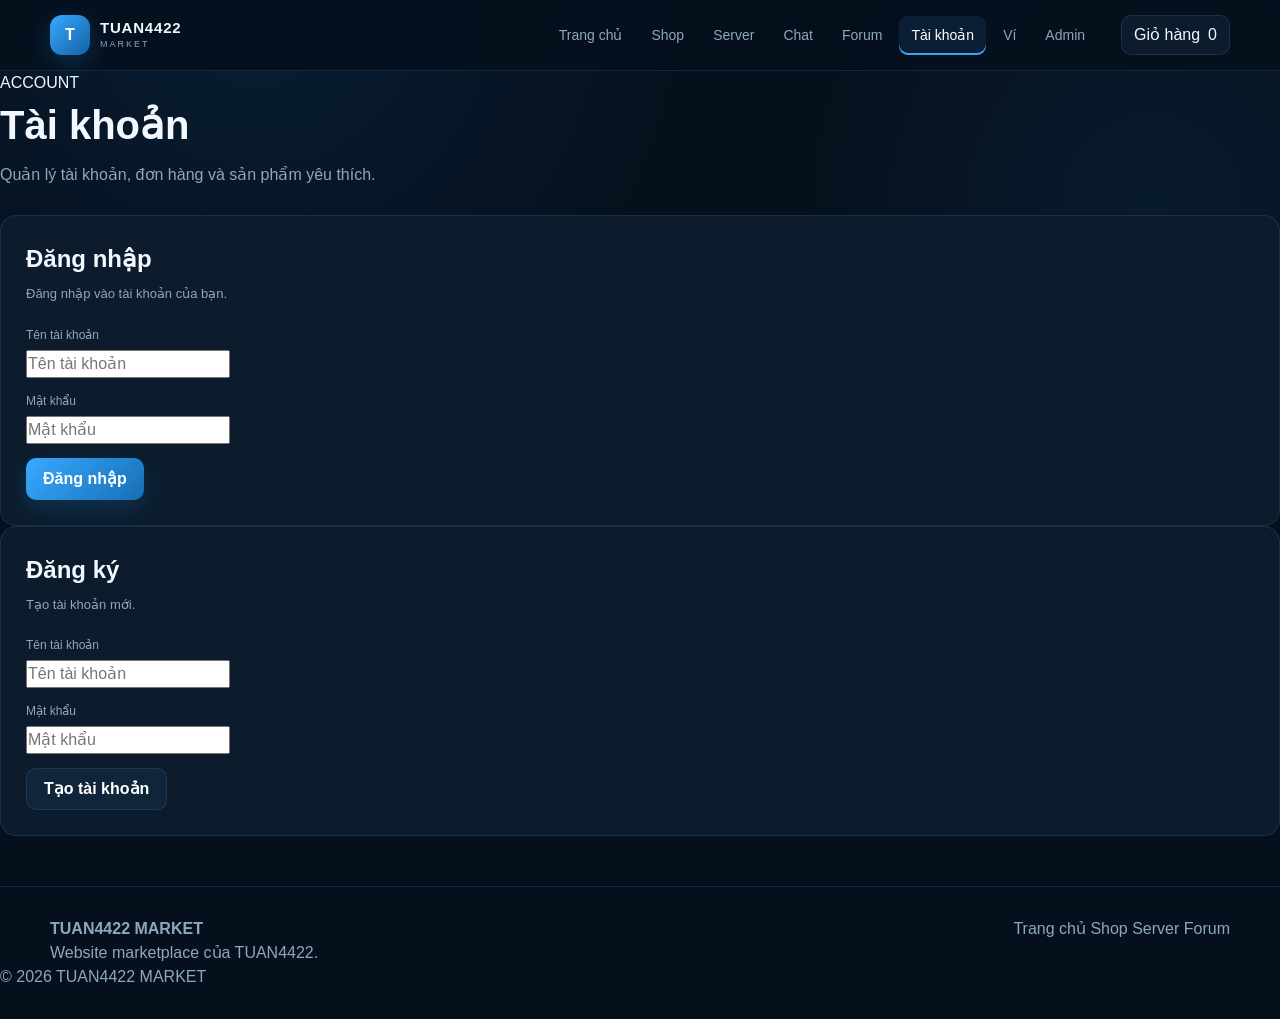
==== commit 9ef7de90: "Update account.html" ====
--- a/account.html
+++ b/account.html
@@ -1,189 +1,674 @@
 <!DOCTYPE html>
 <html lang="vi">
+
 <head>
+
   <meta charset="UTF-8">
-  <meta name="viewport" content="width=device-width, initial-scale=1.0">
+
+  <meta
+    name="viewport"
+    content="width=device-width, initial-scale=1.0">
+
   <title>Tài khoản - TUAN4422 MARKET</title>
+
   <link rel="stylesheet" href="style.css">
+
 </head>
 
+
 <body data-page="account">
 
+
 <header class="site-header">
+
   <div class="header-inner">
 
-    <a href="index.html" class="brand">
-      <span class="brand-mark">T</span>
+
+    <!-- LOGO -->
+
+    <a
+      href="index.html"
+      class="brand">
+
+      <span class="brand-mark">
+        T
+      </span>
+
       <span class="brand-text">
-        <strong>TUAN4422</strong>
-        <small>MARKET</small>
+
+        <strong>
+          TUAN4422
+        </strong>
+
+        <small>
+          MARKET
+        </small>
+
       </span>
+
     </a>
 
-    <nav class="main-nav" id="mainNav">
-      <a href="index.html" data-page="home">Trang chủ</a>
-      <a href="shop.html" data-page="shop">Shop</a>
-      <a href="server.html" data-page="server">Server</a>
-      <a href="chat.html" data-page="chat">Chat</a>
-      <a href="forum.html" data-page="forum">Forum</a>
-      <a href="account.html" data-page="account">Tài khoản</a>
-      <a href="wallet.html" data-page="wallet">Ví</a>
+
+    <!-- MENU -->
+
+    <nav
+      class="main-nav"
+      id="mainNav">
+
+
+      <a
+        href="index.html"
+        data-page="home">
+        Trang chủ
+      </a>
+
+
+      <a
+        href="shop.html"
+        data-page="shop">
+        Shop
+      </a>
+
+
+      <a
+        href="server.html"
+        data-page="server">
+        Server
+      </a>
+
+
+      <a
+        href="chat.html"
+        data-page="chat">
+        Chat
+      </a>
+
+
+      <a
+        href="forum.html"
+        data-page="forum">
+        Forum
+      </a>
+
+
+      <a
+        href="account.html"
+        data-page="account">
+        Tài khoản
+      </a>
+
+
+      <a
+        href="wallet.html"
+        data-page="wallet">
+        Ví
+      </a>
+
+
+      <!-- ADMIN -->
+
+      <a
+        href="admin.html"
+        id="adminMenu"
+        class="admin-only">
+        Admin
+      </a>
+
+
     </nav>
 
+
+    <!-- HEADER TOOLS -->
+
     <div class="header-tools">
-      <button class="header-btn cart-btn" id="cartBtn">
+
+
+      <button
+        class="header-btn cart-btn"
+        id="cartBtn"
+        type="button">
+
         Giỏ hàng
-        <span class="cart-count" id="cartCount">0</span>
+
+        <span id="cartCount">
+          0
+        </span>
+
       </button>
-      <button class="mobile-menu" id="menuBtn">☰</button>
-    </div>
+
+
+      <button
+        class="mobile-menu"
+        id="menuBtn"
+        type="button">
+
+        ☰
+
+      </button>
+
+
+    </div>
+
 
   </div>
+
 </header>
 
-<main class="page">
-  <div class="container">
-
-    <div class="page-heading">
-      <h1>Tài khoản</h1>
-      <p>Đăng nhập hoặc tạo tài khoản demo.</p>
-    </div>
-
-    <div id="authAccount" class="dashboard-grid">
+
+
+<!-- MAIN -->
+
+<main class="page-container">
+
+
+  <!-- TITLE -->
+
+  <section class="page-heading">
+
+    <div>
+
+      <span class="eyebrow">
+        ACCOUNT
+      </span>
+
+      <h1>
+        Tài khoản
+      </h1>
+
+      <p>
+        Quản lý tài khoản, đơn hàng và sản phẩm yêu thích.
+      </p>
+
+    </div>
+
+  </section>
+
+
+
+  <!-- ================================================== -->
+  <!-- LOGIN / REGISTER -->
+  <!-- ================================================== -->
+
+  <section
+    class="account-auth"
+    id="accountAuth">
+
+
+    <div class="auth-grid">
+
+
+      <!-- LOGIN -->
 
       <div class="panel">
-        <h2>Đăng nhập</h2>
-        <p class="panel-description">
-          Đăng nhập vào tài khoản của bạn.
-        </p>
+
+
+        <div class="panel-header">
+
+          <div>
+
+            <h2>
+              Đăng nhập
+            </h2>
+
+            <p class="panel-description">
+              Đăng nhập vào tài khoản của bạn.
+            </p>
+
+          </div>
+
+        </div>
+
 
         <form id="loginForm">
 
+
           <div class="form-group">
-            <label>Tên tài khoản</label>
+
+            <label for="loginUsername">
+              Tên tài khoản
+            </label>
+
             <input
-              class="form-input"
+              type="text"
               id="loginUsername"
-              required
-            >
+              placeholder="Tên tài khoản"
+              autocomplete="username"
+              required>
+
           </div>
 
+
           <div class="form-group">
-            <label>Mật khẩu</label>
+
+            <label for="loginPassword">
+              Mật khẩu
+            </label>
+
             <input
-              class="form-input"
+              type="password"
               id="loginPassword"
+              placeholder="Mật khẩu"
+              autocomplete="current-password"
+              required>
+
+          </div>
+
+
+          <button
+            class="btn btn-primary"
+            type="submit">
+
+            Đăng nhập
+
+          </button>
+
+
+        </form>
+
+      </div>
+
+
+
+      <!-- REGISTER -->
+
+      <div class="panel">
+
+
+        <div class="panel-header">
+
+          <div>
+
+            <h2>
+              Đăng ký
+            </h2>
+
+            <p class="panel-description">
+              Tạo tài khoản mới.
+            </p>
+
+          </div>
+
+        </div>
+
+
+        <form id="registerForm">
+
+
+          <div class="form-group">
+
+            <label for="registerUsername">
+              Tên tài khoản
+            </label>
+
+            <input
+              type="text"
+              id="registerUsername"
+              placeholder="Tên tài khoản"
+              maxlength="30"
+              required>
+
+          </div>
+
+
+          <div class="form-group">
+
+            <label for="registerPassword">
+              Mật khẩu
+            </label>
+
+            <input
               type="password"
-              required
-            >
+              id="registerPassword"
+              placeholder="Mật khẩu"
+              minlength="4"
+              required>
+
           </div>
 
-          <button class="btn btn-primary" type="submit">
-            Đăng nhập
+
+          <button
+            class="btn btn-secondary"
+            type="submit">
+
+            Tạo tài khoản
+
           </button>
 
+
         </form>
-      </div>
-
-      <div class="panel">
-        <h2>Tạo tài khoản</h2>
-        <p class="panel-description">
-          Tạo tài khoản demo mới.
-        </p>
-
-        <form id="registerForm">
-
-          <div class="form-group">
-            <label>Tên tài khoản</label>
-            <input
-              class="form-input"
-              id="registerUsername"
-              required
-            >
-          </div>
-
-          <div class="form-group">
-            <label>Mật khẩu</label>
-            <input
-              class="form-input"
-              id="registerPassword"
-              type="password"
-              required
-            >
-          </div>
-
-          <button class="btn btn-primary" type="submit">
-            Tạo tài khoản
-          </button>
-
-        </form>
-
-        <div class="demo-note">
-          Đây mới là hệ thống tài khoản demo chạy bằng trình duyệt.
-          Chưa phải hệ thống đăng nhập có máy chủ thực tế.
+
+      </div>
+
+
+    </div>
+
+  </section>
+
+
+
+  <!-- ================================================== -->
+  <!-- ACCOUNT DASHBOARD -->
+  <!-- ================================================== -->
+
+  <section
+    class="account-dashboard"
+    id="accountDashboard"
+    hidden>
+
+
+    <!-- ACCOUNT INFO -->
+
+    <div class="panel">
+
+      <div class="account-top">
+
+
+        <div>
+
+          <span class="eyebrow">
+            USER
+          </span>
+
+
+          <h2 id="accountUsername">
+            Tài khoản
+          </h2>
+
+
+          <p class="panel-description">
+            Quản lý thông tin tài khoản của bạn.
+          </p>
+
+
         </div>
 
-      </div>
-
-    </div>
-
-    <div id="loggedAccount" style="display:none">
-
-      <div class="dashboard-grid">
-
-        <div class="panel">
-
-          <h2 id="accountName">---</h2>
+
+        <button
+          class="btn btn-danger"
+          id="logoutBtn"
+          type="button">
+
+          Đăng xuất
+
+        </button>
+
+
+      </div>
+
+    </div>
+
+
+
+    <!-- ================================================== -->
+    <!-- STATS -->
+    <!-- ================================================== -->
+
+    <div class="stats-grid">
+
+
+      <div class="stat-card">
+
+        <span>
+          Số dư
+        </span>
+
+        <strong id="accountBalance">
+          0₫
+        </strong>
+
+      </div>
+
+
+      <div class="stat-card">
+
+        <span>
+          Đơn hàng
+        </span>
+
+        <strong id="accountOrderCount">
+          0
+        </strong>
+
+      </div>
+
+
+      <div class="stat-card">
+
+        <span>
+          Yêu thích
+        </span>
+
+        <strong id="accountFavoriteCount">
+          0
+        </strong>
+
+      </div>
+
+
+    </div>
+
+
+
+    <!-- ================================================== -->
+    <!-- ORDERS -->
+    <!-- ================================================== -->
+
+    <div
+      class="panel"
+      style="margin-top:16px">
+
+
+      <div class="panel-header">
+
+
+        <div>
+
+          <h2>
+            Đơn hàng của tôi
+          </h2>
+
 
           <p class="panel-description">
-            Tài khoản hiện đang đăng nhập.
+            Những sản phẩm bạn đã mua.
           </p>
 
-          <div class="wallet-balance">
-            <span>Số dư</span>
-            <strong id="accountBalance">0$</strong>
-          </div>
-
-          <a href="wallet.html" class="btn btn-primary">
-            Mở ví
-          </a>
-
-          <button
-            class="btn btn-danger"
-            id="logoutBtn"
-            style="margin-left:7px">
-            Đăng xuất
-          </button>
 
         </div>
 
-        <div class="panel">
-
-          <h2>Đơn hàng</h2>
-          <p class="panel-description">
-            Lịch sử đơn hàng của tài khoản.
-          </p>
-
-          <div id="orderList"></div>
-
-        </div>
-
-      </div>
-
-    </div>
+
+      </div>
+
+
+      <div id="orderList">
+
+        <!-- script.js hiển thị đơn hàng -->
+
+      </div>
+
+
+    </div>
+
+
+
+    <!-- ================================================== -->
+    <!-- FAVORITES -->
+    <!-- ================================================== -->
+
+    <div
+      class="panel"
+      style="margin-top:16px">
+
+
+      <h2>
+        Sản phẩm yêu thích
+      </h2>
+
+
+      <p class="panel-description">
+        Những sản phẩm bạn đã lưu.
+      </p>
+
+
+      <div id="favoriteList">
+
+        <!-- script.js hiển thị sản phẩm yêu thích -->
+
+      </div>
+
+
+    </div>
+
+
+  </section>
+
+
+</main>
+
+
+
+<!-- ================================================== -->
+<!-- FOOTER -->
+<!-- ================================================== -->
+
+<footer class="site-footer">
+
+
+  <div class="footer-inner">
+
+
+    <div>
+
+      <strong>
+        TUAN4422 MARKET
+      </strong>
+
+
+      <p>
+        Website marketplace của TUAN4422.
+      </p>
+
+    </div>
+
+
+    <div class="footer-links">
+
+      <a href="index.html">
+        Trang chủ
+      </a>
+
+      <a href="shop.html">
+        Shop
+      </a>
+
+      <a href="server.html">
+        Server
+      </a>
+
+      <a href="forum.html">
+        Forum
+      </a>
+
+    </div>
+
 
   </div>
-</main>
-
-<footer>
-  <div class="footer-inner">
-    <div class="footer-logo">TUAN4422 MARKET</div>
-    <div>© 2026 TUAN4422</div>
+
+
+  <div class="footer-bottom">
+
+    © 2026 TUAN4422 MARKET
+
   </div>
+
+
 </footer>
 
+
+
+<!-- ================================================== -->
+<!-- CART MODAL -->
+<!-- ================================================== -->
+
+<div
+  class="modal"
+  id="cartModal">
+
+
+  <div class="modal-box">
+
+
+    <div class="modal-header">
+
+
+      <strong>
+        Giỏ hàng
+      </strong>
+
+
+      <button
+        class="modal-close"
+        data-close-modal="cartModal"
+        type="button">
+
+        ×
+
+      </button>
+
+
+    </div>
+
+
+    <div class="modal-body">
+
+
+      <div id="cartItems">
+
+      </div>
+
+
+      <div class="cart-summary">
+
+
+        <span>
+          Tổng cộng
+        </span>
+
+
+        <strong id="cartTotal">
+          0₫
+        </strong>
+
+
+      </div>
+
+
+      <button
+        class="btn btn-primary"
+        id="checkoutBtn"
+        type="button">
+
+        Thanh toán
+
+      </button>
+
+
+    </div>
+
+
+  </div>
+
+
+</div>
+
+
+
 <div id="toast"></div>
 
+
+
 <script src="script.js"></script>
+
+
 </body>
+
 </html>
--- a/style.css
+++ b/style.css
@@ -1217,3 +1217,107 @@
     flex-direction: column;
   }
 }
+/* ==========================================
+   ADMIN
+========================================== */
+
+.admin-login {
+  width: min(500px, 100%);
+  margin: 30px auto;
+}
+
+.admin-lock {
+  width: 65px;
+  height: 65px;
+  display: grid;
+  place-items: center;
+  margin-bottom: 20px;
+  border-radius: 15px;
+  background: linear-gradient(
+    135deg,
+    #176fae,
+    #0b3150
+  );
+  color: var(--cyan);
+  font-size: 12px;
+  font-weight: 900;
+}
+
+.admin-form-panel {
+  margin: 25px 0;
+}
+
+.admin-form-grid {
+  display: grid;
+  grid-template-columns:
+    repeat(2, 1fr);
+  gap: 14px;
+}
+
+.admin-product-list {
+  display: grid;
+  gap: 9px;
+}
+
+.admin-product-row {
+  display: flex;
+  align-items: center;
+  gap: 13px;
+  padding: 13px;
+  border: 1px solid var(--border);
+  border-radius: 12px;
+  background: rgba(0,0,0,.08);
+}
+
+.admin-product-row:hover {
+  background: var(--panel-2);
+  border-color: rgba(57,169,255,.25);
+}
+
+.admin-product-icon {
+  width: 45px;
+  height: 45px;
+  flex-shrink: 0;
+  display: grid;
+  place-items: center;
+  border-radius: 10px;
+  background: #123957;
+  color: var(--cyan);
+  font-size: 11px;
+  font-weight: 900;
+}
+
+.admin-product-info {
+  flex: 1;
+  min-width: 0;
+}
+
+.admin-product-info strong {
+  display: block;
+  margin-bottom: 3px;
+}
+
+.admin-product-info small {
+  color: var(--muted);
+}
+
+.admin-product-actions {
+  display: flex;
+  gap: 6px;
+}
+
+@media (max-width: 600px) {
+
+  .admin-form-grid {
+    grid-template-columns: 1fr;
+  }
+
+  .admin-product-row {
+    align-items: flex-start;
+  }
+
+  .admin-product-actions {
+    flex-direction: column;
+  }
+
+}
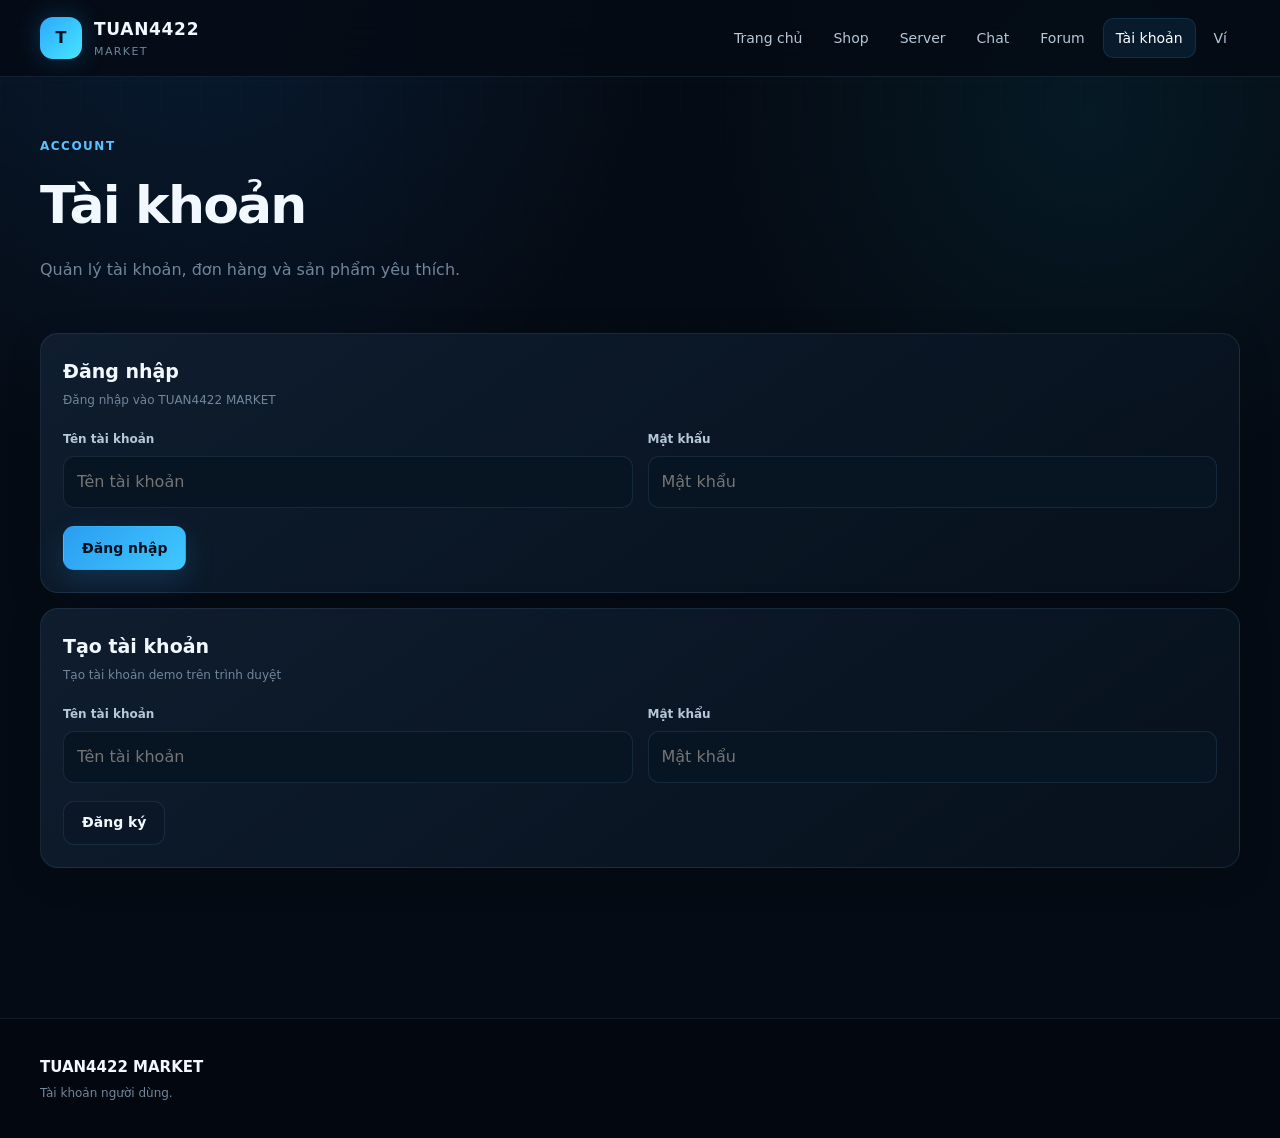
==== commit 4370db3b: "Update account.html" ====
--- a/account.html
+++ b/account.html
@@ -1,674 +1,274 @@
 <!DOCTYPE html>
 <html lang="vi">
-
 <head>
-
   <meta charset="UTF-8">
-
-  <meta
-    name="viewport"
-    content="width=device-width, initial-scale=1.0">
-
+  <meta name="viewport" content="width=device-width, initial-scale=1.0">
   <title>Tài khoản - TUAN4422 MARKET</title>
-
   <link rel="stylesheet" href="style.css">
-
 </head>
 
-
-<body data-page="account">
-
+<body>
 
 <header class="site-header">
-
   <div class="header-inner">
 
-
-    <!-- LOGO -->
-
-    <a
-      href="index.html"
-      class="brand">
-
-      <span class="brand-mark">
-        T
-      </span>
-
-      <span class="brand-text">
-
-        <strong>
-          TUAN4422
-        </strong>
-
-        <small>
-          MARKET
-        </small>
-
-      </span>
-
+    <a href="index.html" class="brand">
+      <div class="brand-logo">T</div>
+
+      <div class="brand-text">
+        <strong>TUAN4422</strong>
+        <span>MARKET</span>
+      </div>
     </a>
 
-
-    <!-- MENU -->
-
-    <nav
-      class="main-nav"
-      id="mainNav">
-
-
-      <a
-        href="index.html"
-        data-page="home">
-        Trang chủ
-      </a>
-
-
-      <a
-        href="shop.html"
-        data-page="shop">
-        Shop
-      </a>
-
-
-      <a
-        href="server.html"
-        data-page="server">
-        Server
-      </a>
-
-
-      <a
-        href="chat.html"
-        data-page="chat">
-        Chat
-      </a>
-
-
-      <a
-        href="forum.html"
-        data-page="forum">
-        Forum
-      </a>
-
-
-      <a
-        href="account.html"
-        data-page="account">
-        Tài khoản
-      </a>
-
-
-      <a
-        href="wallet.html"
-        data-page="wallet">
-        Ví
-      </a>
-
-
-      <!-- ADMIN -->
-
-      <a
-        href="admin.html"
-        id="adminMenu"
-        class="admin-only">
-        Admin
-      </a>
-
-
+    <nav class="main-nav" id="mainNav">
+      <a href="index.html">Trang chủ</a>
+      <a href="shop.html">Shop</a>
+      <a href="server.html">Server</a>
+      <a href="chat.html">Chat</a>
+      <a href="forum.html">Forum</a>
+      <a href="account.html" class="active">Tài khoản</a>
+      <a href="wallet.html">Ví</a>
+      <a href="admin.html" id="adminMenu" class="admin-only">Admin</a>
     </nav>
 
-
-    <!-- HEADER TOOLS -->
-
-    <div class="header-tools">
-
-
-      <button
-        class="header-btn cart-btn"
-        id="cartBtn"
-        type="button">
-
-        Giỏ hàng
-
-        <span id="cartCount">
-          0
-        </span>
-
-      </button>
-
-
-      <button
-        class="mobile-menu"
-        id="menuBtn"
-        type="button">
-
-        ☰
-
-      </button>
-
-
-    </div>
-
+    <button class="mobile-menu-btn" id="mobileMenuBtn">☰</button>
 
   </div>
-
 </header>
 
-
-
-<!-- MAIN -->
-
-<main class="page-container">
-
-
-  <!-- TITLE -->
-
-  <section class="page-heading">
-
-    <div>
-
-      <span class="eyebrow">
-        ACCOUNT
-      </span>
-
-      <h1>
-        Tài khoản
-      </h1>
-
-      <p>
-        Quản lý tài khoản, đơn hàng và sản phẩm yêu thích.
-      </p>
-
-    </div>
-
+<main>
+
+  <section class="page-hero">
+    <div class="eyebrow">ACCOUNT</div>
+    <h1>Tài khoản</h1>
+    <p>Quản lý tài khoản, đơn hàng và sản phẩm yêu thích.</p>
   </section>
 
-
-
-  <!-- ================================================== -->
-  <!-- LOGIN / REGISTER -->
-  <!-- ================================================== -->
-
-  <section
-    class="account-auth"
-    id="accountAuth">
-
-
-    <div class="auth-grid">
-
-
-      <!-- LOGIN -->
-
-      <div class="panel">
-
-
-        <div class="panel-header">
-
-          <div>
-
-            <h2>
-              Đăng nhập
-            </h2>
-
-            <p class="panel-description">
-              Đăng nhập vào tài khoản của bạn.
-            </p>
-
-          </div>
-
-        </div>
-
-
-        <form id="loginForm">
-
-
-          <div class="form-group">
-
-            <label for="loginUsername">
-              Tên tài khoản
-            </label>
-
-            <input
+  <section class="section" style="padding-top:20px">
+
+    <!-- LOGIN -->
+
+    <div class="panel" id="loginPanel">
+
+      <div class="panel-title">
+        <div>
+          <h2>Đăng nhập</h2>
+          <span>Đăng nhập vào TUAN4422 MARKET</span>
+        </div>
+      </div>
+
+      <form id="loginForm">
+
+        <div class="form-grid">
+
+          <div class="form-group">
+            <label>Tên tài khoản</label>
+
+            <input
+              id="loginUsername"
               type="text"
-              id="loginUsername"
+              required
               placeholder="Tên tài khoản"
-              autocomplete="username"
-              required>
-
-          </div>
-
-
-          <div class="form-group">
-
-            <label for="loginPassword">
-              Mật khẩu
-            </label>
-
-            <input
+            >
+          </div>
+
+          <div class="form-group">
+            <label>Mật khẩu</label>
+
+            <input
+              id="loginPassword"
               type="password"
-              id="loginPassword"
+              required
               placeholder="Mật khẩu"
-              autocomplete="current-password"
-              required>
-
-          </div>
-
-
-          <button
-            class="btn btn-primary"
-            type="submit">
-
+            >
+          </div>
+
+        </div>
+
+        <div class="form-actions">
+          <button class="btn btn-primary" type="submit">
             Đăng nhập
-
           </button>
-
-
-        </form>
-
-      </div>
-
-
-
-      <!-- REGISTER -->
-
-      <div class="panel">
-
-
-        <div class="panel-header">
-
-          <div>
-
-            <h2>
-              Đăng ký
-            </h2>
-
-            <p class="panel-description">
-              Tạo tài khoản mới.
-            </p>
-
-          </div>
-
-        </div>
-
-
-        <form id="registerForm">
-
-
-          <div class="form-group">
-
-            <label for="registerUsername">
-              Tên tài khoản
-            </label>
-
-            <input
+        </div>
+
+      </form>
+
+    </div>
+
+
+    <!-- REGISTER -->
+
+    <div class="panel" id="registerPanel">
+
+      <div class="panel-title">
+        <div>
+          <h2>Tạo tài khoản</h2>
+          <span>Tạo tài khoản demo trên trình duyệt</span>
+        </div>
+      </div>
+
+      <form id="registerForm">
+
+        <div class="form-grid">
+
+          <div class="form-group">
+            <label>Tên tài khoản</label>
+
+            <input
+              id="registerUsername"
               type="text"
-              id="registerUsername"
+              required
               placeholder="Tên tài khoản"
-              maxlength="30"
-              required>
-
-          </div>
-
-
-          <div class="form-group">
-
-            <label for="registerPassword">
-              Mật khẩu
-            </label>
-
-            <input
+            >
+          </div>
+
+          <div class="form-group">
+            <label>Mật khẩu</label>
+
+            <input
+              id="registerPassword"
               type="password"
-              id="registerPassword"
+              required
               placeholder="Mật khẩu"
-              minlength="4"
-              required>
-
-          </div>
-
-
-          <button
-            class="btn btn-secondary"
-            type="submit">
-
-            Tạo tài khoản
-
+            >
+          </div>
+
+        </div>
+
+        <div class="form-actions">
+          <button class="btn btn-secondary" type="submit">
+            Đăng ký
           </button>
-
-
-        </form>
-
-      </div>
-
+        </div>
+
+      </form>
+
+    </div>
+
+
+    <!-- ACCOUNT -->
+
+    <div id="accountDashboard" style="display:none">
+
+      <div class="account-layout">
+
+        <aside class="account-sidebar">
+
+          <div class="account-user">
+
+            <div class="avatar" id="accountAvatar">
+              T
+            </div>
+
+            <strong id="accountUsername">
+              Người dùng
+            </strong>
+
+            <span>Tài khoản TUAN4422</span>
+
+          </div>
+
+          <div class="account-menu">
+
+            <button class="active">
+              Tổng quan
+            </button>
+
+            <button onclick="location.href='wallet.html'">
+              Ví
+            </button>
+
+            <button onclick="location.href='shop.html'">
+              Mua hàng
+            </button>
+
+            <button id="logoutBtn">
+              Đăng xuất
+            </button>
+
+          </div>
+
+        </aside>
+
+
+        <div>
+
+          <div class="balance-card">
+
+            <small>Số dư hiện tại</small>
+
+            <strong id="accountBalance">
+              0$
+            </strong>
+
+            <div style="margin-top:15px">
+              <a
+                href="wallet.html"
+                class="btn btn-primary"
+              >
+                Mở ví
+              </a>
+            </div>
+
+          </div>
+
+
+          <div class="panel">
+
+            <div class="panel-title">
+              <div>
+                <h2>Đơn hàng</h2>
+                <span>Lịch sử mua hàng</span>
+              </div>
+            </div>
+
+            <div
+              class="order-list"
+              id="orderList"
+            ></div>
+
+          </div>
+
+
+          <div class="panel">
+
+            <div class="panel-title">
+              <div>
+                <h2>Yêu thích</h2>
+                <span>Sản phẩm bạn đã lưu</span>
+              </div>
+            </div>
+
+            <div
+              class="favorite-list"
+              id="favoriteList"
+            ></div>
+
+          </div>
+
+        </div>
+
+      </div>
 
     </div>
 
   </section>
 
-
-
-  <!-- ================================================== -->
-  <!-- ACCOUNT DASHBOARD -->
-  <!-- ================================================== -->
-
-  <section
-    class="account-dashboard"
-    id="accountDashboard"
-    hidden>
-
-
-    <!-- ACCOUNT INFO -->
-
-    <div class="panel">
-
-      <div class="account-top">
-
-
-        <div>
-
-          <span class="eyebrow">
-            USER
-          </span>
-
-
-          <h2 id="accountUsername">
-            Tài khoản
-          </h2>
-
-
-          <p class="panel-description">
-            Quản lý thông tin tài khoản của bạn.
-          </p>
-
-
-        </div>
-
-
-        <button
-          class="btn btn-danger"
-          id="logoutBtn"
-          type="button">
-
-          Đăng xuất
-
-        </button>
-
-
-      </div>
-
-    </div>
-
-
-
-    <!-- ================================================== -->
-    <!-- STATS -->
-    <!-- ================================================== -->
-
-    <div class="stats-grid">
-
-
-      <div class="stat-card">
-
-        <span>
-          Số dư
-        </span>
-
-        <strong id="accountBalance">
-          0₫
-        </strong>
-
-      </div>
-
-
-      <div class="stat-card">
-
-        <span>
-          Đơn hàng
-        </span>
-
-        <strong id="accountOrderCount">
-          0
-        </strong>
-
-      </div>
-
-
-      <div class="stat-card">
-
-        <span>
-          Yêu thích
-        </span>
-
-        <strong id="accountFavoriteCount">
-          0
-        </strong>
-
-      </div>
-
-
-    </div>
-
-
-
-    <!-- ================================================== -->
-    <!-- ORDERS -->
-    <!-- ================================================== -->
-
-    <div
-      class="panel"
-      style="margin-top:16px">
-
-
-      <div class="panel-header">
-
-
-        <div>
-
-          <h2>
-            Đơn hàng của tôi
-          </h2>
-
-
-          <p class="panel-description">
-            Những sản phẩm bạn đã mua.
-          </p>
-
-
-        </div>
-
-
-      </div>
-
-
-      <div id="orderList">
-
-        <!-- script.js hiển thị đơn hàng -->
-
-      </div>
-
-
-    </div>
-
-
-
-    <!-- ================================================== -->
-    <!-- FAVORITES -->
-    <!-- ================================================== -->
-
-    <div
-      class="panel"
-      style="margin-top:16px">
-
-
-      <h2>
-        Sản phẩm yêu thích
-      </h2>
-
-
-      <p class="panel-description">
-        Những sản phẩm bạn đã lưu.
-      </p>
-
-
-      <div id="favoriteList">
-
-        <!-- script.js hiển thị sản phẩm yêu thích -->
-
-      </div>
-
-
-    </div>
-
-
-  </section>
-
-
 </main>
 
-
-
-<!-- ================================================== -->
-<!-- FOOTER -->
-<!-- ================================================== -->
-
 <footer class="site-footer">
-
-
   <div class="footer-inner">
-
-
-    <div>
-
-      <strong>
-        TUAN4422 MARKET
-      </strong>
-
-
-      <p>
-        Website marketplace của TUAN4422.
-      </p>
-
-    </div>
-
-
-    <div class="footer-links">
-
-      <a href="index.html">
-        Trang chủ
-      </a>
-
-      <a href="shop.html">
-        Shop
-      </a>
-
-      <a href="server.html">
-        Server
-      </a>
-
-      <a href="forum.html">
-        Forum
-      </a>
-
-    </div>
-
-
+    <div class="footer-brand">
+      <strong>TUAN4422 MARKET</strong>
+      <p>Tài khoản người dùng.</p>
+    </div>
   </div>
-
-
-  <div class="footer-bottom">
-
-    © 2026 TUAN4422 MARKET
-
-  </div>
-
-
 </footer>
 
-
-
-<!-- ================================================== -->
-<!-- CART MODAL -->
-<!-- ================================================== -->
-
-<div
-  class="modal"
-  id="cartModal">
-
-
-  <div class="modal-box">
-
-
-    <div class="modal-header">
-
-
-      <strong>
-        Giỏ hàng
-      </strong>
-
-
-      <button
-        class="modal-close"
-        data-close-modal="cartModal"
-        type="button">
-
-        ×
-
-      </button>
-
-
-    </div>
-
-
-    <div class="modal-body">
-
-
-      <div id="cartItems">
-
-      </div>
-
-
-      <div class="cart-summary">
-
-
-        <span>
-          Tổng cộng
-        </span>
-
-
-        <strong id="cartTotal">
-          0₫
-        </strong>
-
-
-      </div>
-
-
-      <button
-        class="btn btn-primary"
-        id="checkoutBtn"
-        type="button">
-
-        Thanh toán
-
-      </button>
-
-
-    </div>
-
-
-  </div>
-
-
-</div>
-
-
-
-<div id="toast"></div>
-
-
+<div class="toast" id="toast"></div>
 
 <script src="script.js"></script>
 
-
 </body>
-
 </html>
--- a/style.css
+++ b/style.css
@@ -1,28 +1,41 @@
+/* =========================================================
+   TUAN4422 MARKET
+   Modern Dark Blue Marketplace UI
+   ========================================================= */
+
 :root {
-  --bg: #06101d;
-  --bg-2: #091827;
-  --panel: #0c1c2d;
-  --panel-2: #10253a;
-  --panel-3: #142d44;
-
-  --blue: #39a9ff;
-  --blue-2: #1677c8;
-  --cyan: #54d7ff;
-
-  --text: #f3f8ff;
-  --muted: #8fa7bb;
-  --border: rgba(110, 190, 255, .13);
-
-  --green: #55ff9a;
-  --yellow: #ffd45a;
-  --red: #ff667c;
-
-  --radius: 16px;
-  --radius-sm: 11px;
+  --bg: #050b14;
+  --bg2: #081321;
+  --panel: #0b1726;
+  --panel2: #0f1e30;
+  --panel3: #142940;
+
+  --blue: #2da8ff;
+  --blue2: #5bc2ff;
+  --cyan: #46e6ff;
+  --green: #39e58a;
+  --yellow: #ffd34e;
+  --red: #ff5f72;
+
+  --text: #f2f8ff;
+  --text2: #b5c7d9;
+  --muted: #71869b;
+
+  --border: rgba(130, 190, 235, .12);
+  --border2: rgba(71, 175, 255, .25);
+
+  --radius: 18px;
+  --radius2: 12px;
 
   --shadow: 0 18px 50px rgba(0, 0, 0, .35);
-  --transition: .2s ease;
-}
+  --blue-shadow: 0 0 35px rgba(45, 168, 255, .12);
+
+  --transition: .22s ease;
+}
+
+/* =========================
+   RESET
+   ========================= */
 
 * {
   box-sizing: border-box;
@@ -36,17 +49,34 @@
 
 body {
   min-height: 100vh;
+  font-family:
+    Inter,
+    system-ui,
+    -apple-system,
+    BlinkMacSystemFont,
+    "Segoe UI",
+    sans-serif;
+
   background:
-    radial-gradient(circle at 20% 0%, rgba(25, 128, 210, .12), transparent 30%),
-    radial-gradient(circle at 90% 20%, rgba(39, 175, 255, .07), transparent 25%),
+    radial-gradient(circle at 15% 0%, rgba(30, 140, 255, .12), transparent 30%),
+    radial-gradient(circle at 85% 10%, rgba(0, 220, 255, .07), transparent 25%),
     var(--bg);
+
   color: var(--text);
-  font-family: Arial, Helvetica, sans-serif;
-  line-height: 1.5;
-}
-
-body.modal-open {
-  overflow: hidden;
+  line-height: 1.6;
+}
+
+body::before {
+  content: "";
+  position: fixed;
+  inset: 0;
+  pointer-events: none;
+  background-image:
+    linear-gradient(rgba(255,255,255,.012) 1px, transparent 1px),
+    linear-gradient(90deg, rgba(255,255,255,.012) 1px, transparent 1px);
+  background-size: 40px 40px;
+  mask-image: linear-gradient(to bottom, black, transparent 75%);
+  z-index: -1;
 }
 
 a {
@@ -56,1063 +86,1759 @@
 
 button,
 input,
-textarea {
+textarea,
+select {
   font: inherit;
 }
 
 button {
   cursor: pointer;
 }
+
+img {
+  max-width: 100%;
+}
+
+/* =========================
+   SCROLLBAR
+   ========================= */
+
+::-webkit-scrollbar {
+  width: 9px;
+}
+
+::-webkit-scrollbar-track {
+  background: #050b14;
+}
+
+::-webkit-scrollbar-thumb {
+  background: #163451;
+  border-radius: 20px;
+}
+
+::-webkit-scrollbar-thumb:hover {
+  background: #22577f;
+}
+
+/* =========================
+   HEADER
+   ========================= */
 
 .site-header {
   position: sticky;
   top: 0;
   z-index: 1000;
+
+  background: rgba(5, 11, 20, .86);
+  backdrop-filter: blur(20px);
+
   border-bottom: 1px solid var(--border);
-  background: rgba(6, 16, 29, .9);
-  backdrop-filter: blur(16px);
 }
 
 .header-inner {
-  width: min(1180px, calc(100% - 32px));
-  min-height: 70px;
+  width: min(1200px, calc(100% - 32px));
+  min-height: 76px;
   margin: auto;
+
   display: flex;
   align-items: center;
+  justify-content: space-between;
   gap: 24px;
 }
 
 .brand {
   display: flex;
   align-items: center;
-  gap: 10px;
-  flex-shrink: 0;
-}
-
-.brand-mark {
-  width: 40px;
-  height: 40px;
-  border-radius: 12px;
+  gap: 12px;
+  min-width: max-content;
+}
+
+.brand-logo {
+  width: 42px;
+  height: 42px;
+
   display: grid;
   place-items: center;
-  background: linear-gradient(135deg, var(--blue), #1261a3);
-  color: white;
+
+  border-radius: 13px;
+
+  background:
+    linear-gradient(135deg, var(--blue), var(--cyan));
+
+  color: #02101c;
   font-weight: 900;
-  box-shadow: 0 8px 25px rgba(38, 156, 255, .22);
-}
-
-.brand-text {
-  display: flex;
-  flex-direction: column;
-  line-height: 1.05;
+
+  box-shadow:
+    0 0 25px rgba(45, 168, 255, .25);
 }
 
 .brand-text strong {
-  font-size: 15px;
-  letter-spacing: .8px;
-}
-
-.brand-text small {
-  margin-top: 4px;
+  display: block;
+  font-size: 17px;
+  letter-spacing: .7px;
+}
+
+.brand-text span {
+  display: block;
   color: var(--muted);
-  font-size: 9px;
-  letter-spacing: 2px;
+  font-size: 11px;
+  letter-spacing: 1.4px;
 }
 
 .main-nav {
   display: flex;
   align-items: center;
   gap: 5px;
-  margin-left: auto;
 }
 
 .main-nav a {
-  padding: 9px 12px;
-  color: var(--muted);
-  border-radius: 9px;
+  padding: 9px 13px;
+
+  border-radius: 10px;
+
+  color: var(--text2);
   font-size: 14px;
+
   transition: var(--transition);
 }
 
 .main-nav a:hover,
 .main-nav a.active {
   color: white;
-  background: rgba(53, 166, 255, .11);
+  background: rgba(45, 168, 255, .1);
 }
 
 .main-nav a.active {
-  box-shadow: inset 0 -2px 0 var(--blue);
-}
-
-.header-tools {
+  box-shadow: inset 0 0 0 1px rgba(45, 168, 255, .15);
+}
+
+.header-actions {
   display: flex;
   align-items: center;
   gap: 8px;
 }
 
-.header-btn,
-.mobile-menu {
+.header-icon {
+  width: 40px;
+  height: 40px;
+
+  display: grid;
+  place-items: center;
+
+  border-radius: 11px;
   border: 1px solid var(--border);
+
   background: var(--panel);
-  color: var(--text);
-  min-height: 40px;
-  padding: 0 12px;
-  border-radius: 10px;
+
+  color: var(--text2);
+
   transition: var(--transition);
 }
 
-.header-btn:hover,
-.mobile-menu:hover {
-  border-color: rgba(83, 191, 255, .35);
-  background: var(--panel-2);
-}
-
-.cart-btn {
-  display: flex;
+.header-icon:hover {
+  border-color: var(--border2);
+  color: white;
+  transform: translateY(-2px);
+}
+
+.admin-only {
+  display: none !important;
+}
+
+.admin-only.is-visible {
+  display: inline-flex !important;
+}
+
+/* =========================
+   MOBILE NAV
+   ========================= */
+
+.mobile-menu-btn {
+  display: none;
+
+  width: 42px;
+  height: 42px;
+
+  border: 1px solid var(--border);
+  border-radius: 11px;
+
+  background: var(--panel);
+  color: white;
+}
+
+/* =========================
+   MAIN
+   ========================= */
+
+main {
+  width: min(1200px, calc(100% - 32px));
+  margin: auto;
+}
+
+.section {
+  padding: 70px 0;
+}
+
+.page-space {
+  padding-top: 35px;
+}
+
+/* =========================
+   HERO
+   ========================= */
+
+.hero {
+  position: relative;
+  min-height: 550px;
+
+  display: grid;
+  grid-template-columns: 1.2fr .8fr;
+  align-items: center;
+
+  gap: 50px;
+}
+
+.hero::after {
+  content: "";
+
+  position: absolute;
+  right: 5%;
+  top: 15%;
+
+  width: 330px;
+  height: 330px;
+
+  background: rgba(45, 168, 255, .08);
+  filter: blur(90px);
+
+  border-radius: 50%;
+
+  pointer-events: none;
+}
+
+.hero-content {
+  position: relative;
+  z-index: 2;
+}
+
+.hero-badge {
+  display: inline-flex;
   align-items: center;
   gap: 8px;
-}
-
-.cart-count {
-  min-width: 21px;
-  height: 21px;
-  display: grid;
-  place-items: center;
-  padding: 0 5px;
-  border-radius: 20px;
-  background: var(--blue);
-  color: white;
-  font-size: 11px;
-  font-weight: bold;
-}
-
-.mobile-menu {
-  display: none;
-  font-size: 20px;
-}
-
-/* GENERAL */
-
-.container {
-  width: min(1180px, calc(100% - 32px));
-  margin: auto;
-}
-
-.page {
-  padding: 55px 0 80px;
-}
-
-.page-heading {
-  margin-bottom: 28px;
-}
-
-.page-heading h1 {
-  font-size: clamp(28px, 4vw, 40px);
-  margin-bottom: 8px;
-}
-
-.page-heading p {
+
+  padding: 7px 12px;
+
+  border: 1px solid rgba(71, 190, 255, .2);
+  border-radius: 999px;
+
+  background: rgba(45, 168, 255, .07);
+
+  color: var(--blue2);
+  font-size: 12px;
+  font-weight: 700;
+}
+
+.hero h1 {
+  margin-top: 18px;
+
+  font-size: clamp(42px, 6vw, 74px);
+  line-height: 1.02;
+  letter-spacing: -3px;
+}
+
+.hero h1 span {
+  background:
+    linear-gradient(90deg, var(--blue2), var(--cyan));
+
+  -webkit-background-clip: text;
+  background-clip: text;
+  color: transparent;
+}
+
+.hero p {
+  max-width: 650px;
+  margin-top: 22px;
+
+  color: var(--text2);
+  font-size: 17px;
+}
+
+.hero-buttons {
+  display: flex;
+  flex-wrap: wrap;
+  gap: 12px;
+
+  margin-top: 30px;
+}
+
+/* =========================
+   BUTTONS
+   ========================= */
+
+.btn {
+  min-height: 44px;
+
+  display: inline-flex;
+  align-items: center;
+  justify-content: center;
+  gap: 8px;
+
+  padding: 0 18px;
+
+  border: 1px solid transparent;
+  border-radius: 11px;
+
+  font-size: 14px;
+  font-weight: 750;
+
+  transition: var(--transition);
+}
+
+.btn:hover {
+  transform: translateY(-2px);
+}
+
+.btn-primary {
+  background: linear-gradient(135deg, #2b9df0, #3fc8ff);
+  color: #02101c;
+
+  box-shadow: 0 10px 30px rgba(45, 168, 255, .18);
+}
+
+.btn-primary:hover {
+  box-shadow: 0 14px 38px rgba(45, 168, 255, .28);
+}
+
+.btn-secondary {
+  background: var(--panel);
+  border-color: var(--border);
+  color: var(--text);
+}
+
+.btn-secondary:hover {
+  border-color: var(--border2);
+  background: var(--panel2);
+}
+
+.btn-danger {
+  background: rgba(255, 95, 114, .1);
+  border-color: rgba(255, 95, 114, .2);
+  color: #ff8090;
+}
+
+.btn-success {
+  background: rgba(57, 229, 138, .1);
+  border-color: rgba(57, 229, 138, .2);
+  color: var(--green);
+}
+
+.btn-small {
+  min-height: 36px;
+  padding: 0 12px;
+  font-size: 12px;
+}
+
+.btn-block {
+  width: 100%;
+}
+
+/* =========================
+   HERO PREVIEW
+   ========================= */
+
+.hero-preview {
+  position: relative;
+  z-index: 2;
+
+  padding: 18px;
+
+  border: 1px solid var(--border2);
+  border-radius: 24px;
+
+  background:
+    linear-gradient(145deg, rgba(20, 41, 64, .85), rgba(7, 18, 31, .9));
+
+  box-shadow: var(--shadow), var(--blue-shadow);
+}
+
+.preview-top {
+  display: flex;
+  align-items: center;
+  justify-content: space-between;
+
+  padding-bottom: 14px;
+
+  border-bottom: 1px solid var(--border);
+}
+
+.preview-dots {
+  display: flex;
+  gap: 5px;
+}
+
+.preview-dots i {
+  width: 7px;
+  height: 7px;
+
+  border-radius: 50%;
+  background: #35516a;
+}
+
+.preview-title {
+  color: var(--text2);
+  font-size: 12px;
+}
+
+.preview-body {
+  padding: 22px 5px 5px;
+}
+
+.preview-balance {
+  padding: 20px;
+
+  border-radius: 16px;
+
+  background:
+    linear-gradient(135deg, rgba(45, 168, 255, .14), rgba(70, 230, 255, .04));
+
+  border: 1px solid rgba(71, 175, 255, .16);
+}
+
+.preview-balance small {
   color: var(--muted);
 }
 
-.section {
-  margin-top: 55px;
-}
-
-.section-heading {
+.preview-balance strong {
+  display: block;
+  margin-top: 5px;
+
+  font-size: 29px;
+}
+
+.preview-products {
+  display: grid;
+  grid-template-columns: repeat(2, 1fr);
+  gap: 10px;
+
+  margin-top: 12px;
+}
+
+.preview-product {
+  padding: 14px;
+
+  border: 1px solid var(--border);
+  border-radius: 13px;
+
+  background: rgba(255,255,255,.025);
+}
+
+.preview-product b {
+  display: block;
+  margin-top: 8px;
+  font-size: 13px;
+}
+
+.preview-product span {
+  color: var(--blue2);
+  font-size: 12px;
+}
+
+/* =========================
+   SECTION HEADER
+   ========================= */
+
+.section-head {
   display: flex;
   align-items: end;
   justify-content: space-between;
   gap: 20px;
-  margin-bottom: 18px;
-}
-
-.section-heading h2 {
-  font-size: 23px;
-}
-
-.section-heading p {
+
+  margin-bottom: 25px;
+}
+
+.section-head h2 {
+  font-size: 28px;
+  letter-spacing: -.7px;
+}
+
+.section-head p {
+  margin-top: 5px;
   color: var(--muted);
   font-size: 14px;
 }
 
-.btn {
-  border: 0;
+.section-head a {
+  color: var(--blue2);
+  font-size: 13px;
+}
+
+/* =========================
+   FEATURE CARDS
+   ========================= */
+
+.feature-grid {
+  display: grid;
+  grid-template-columns: repeat(3, 1fr);
+  gap: 15px;
+}
+
+.feature-card {
+  position: relative;
+  overflow: hidden;
+
+  padding: 23px;
+
+  border: 1px solid var(--border);
+  border-radius: var(--radius);
+
+  background: linear-gradient(145deg, var(--panel), rgba(10, 25, 42, .7));
+
+  transition: var(--transition);
+}
+
+.feature-card::before {
+  content: "";
+
+  position: absolute;
+  width: 120px;
+  height: 120px;
+
+  right: -45px;
+  top: -45px;
+
+  background: rgba(45,168,255,.08);
+  border-radius: 50%;
+  filter: blur(20px);
+}
+
+.feature-card:hover {
+  transform: translateY(-5px);
+  border-color: var(--border2);
+  box-shadow: var(--blue-shadow);
+}
+
+.feature-icon {
+  width: 45px;
+  height: 45px;
+
+  display: grid;
+  place-items: center;
+
+  border-radius: 13px;
+
+  background: rgba(45,168,255,.1);
+  border: 1px solid rgba(45,168,255,.15);
+
+  color: var(--blue2);
+}
+
+.feature-card h3 {
+  margin-top: 18px;
+  font-size: 17px;
+}
+
+.feature-card p {
+  margin-top: 7px;
+
+  color: var(--muted);
+  font-size: 13px;
+}
+
+/* =========================
+   SEARCH
+   ========================= */
+
+.shop-toolbar {
+  display: flex;
+  gap: 12px;
+  align-items: center;
+
+  margin-bottom: 25px;
+}
+
+.search-box {
+  position: relative;
+  flex: 1;
+}
+
+.search-box input {
+  width: 100%;
+  height: 48px;
+
+  padding: 0 17px 0 45px;
+
+  border: 1px solid var(--border);
+  border-radius: 13px;
+
+  background: var(--panel);
+  color: white;
+
+  outline: none;
+
+  transition: var(--transition);
+}
+
+.search-box input:focus {
+  border-color: var(--blue);
+  box-shadow: 0 0 0 3px rgba(45,168,255,.08);
+}
+
+.search-box::before {
+  content: "⌕";
+
+  position: absolute;
+  left: 17px;
+  top: 50%;
+
+  transform: translateY(-52%);
+
+  color: var(--muted);
+  font-size: 20px;
+
+  pointer-events: none;
+}
+
+/* =========================
+   PRODUCT GRID
+   ========================= */
+
+.product-grid {
+  display: grid;
+
+  grid-template-columns: repeat(4, minmax(0, 1fr));
+
+  gap: 15px;
+}
+
+.product-card {
+  position: relative;
+
+  overflow: hidden;
+
+  border: 1px solid var(--border);
+  border-radius: var(--radius);
+
+  background:
+    linear-gradient(145deg, rgba(15, 30, 48, .96), rgba(7, 16, 27, .96));
+
+  transition: var(--transition);
+}
+
+.product-card:hover {
+  transform: translateY(-6px);
+
+  border-color: rgba(71,175,255,.3);
+
+  box-shadow:
+    0 18px 45px rgba(0,0,0,.35),
+    0 0 30px rgba(45,168,255,.08);
+}
+
+.product-image {
+  position: relative;
+
+  height: 175px;
+
+  display: grid;
+  place-items: center;
+
+  background:
+    radial-gradient(circle at center, rgba(45,168,255,.12), transparent 65%),
+    #091827;
+
+  border-bottom: 1px solid var(--border);
+}
+
+.product-image img {
+  width: 105px;
+  height: 105px;
+
+  object-fit: contain;
+
+  image-rendering: auto;
+
+  filter:
+    drop-shadow(0 12px 18px rgba(0,0,0,.45));
+
+  transition: var(--transition);
+}
+
+.product-card:hover .product-image img {
+  transform: scale(1.08);
+}
+
+.product-badge {
+  position: absolute;
+  top: 12px;
+  left: 12px;
+
+  padding: 5px 9px;
+
+  border-radius: 999px;
+
+  background: rgba(45,168,255,.12);
+  border: 1px solid rgba(45,168,255,.18);
+
+  color: var(--blue2);
+
+  font-size: 10px;
+  font-weight: 800;
+}
+
+.product-favorite {
+  position: absolute;
+  top: 10px;
+  right: 10px;
+
+  width: 34px;
+  height: 34px;
+
+  display: grid;
+  place-items: center;
+
+  border: 1px solid var(--border);
   border-radius: 10px;
+
+  background: rgba(5,11,20,.75);
+  color: var(--text2);
+}
+
+.product-content {
+  padding: 17px;
+}
+
+.product-category {
+  color: var(--blue2);
+  font-size: 11px;
+  font-weight: 700;
+  text-transform: uppercase;
+  letter-spacing: .7px;
+}
+
+.product-title {
+  margin-top: 6px;
+
+  font-size: 16px;
+  font-weight: 750;
+
+  white-space: nowrap;
+  overflow: hidden;
+  text-overflow: ellipsis;
+}
+
+.product-description {
   min-height: 42px;
-  padding: 0 17px;
+
+  margin-top: 6px;
+
+  color: var(--muted);
+  font-size: 12px;
+}
+
+.product-bottom {
+  display: flex;
+  align-items: center;
+  justify-content: space-between;
+  gap: 8px;
+
+  margin-top: 14px;
+}
+
+.product-price {
+  color: var(--yellow);
+  font-weight: 850;
+  font-size: 15px;
+}
+
+.product-actions {
+  display: flex;
+  gap: 6px;
+}
+
+/* =========================
+   PAGE HERO
+   ========================= */
+
+.page-hero {
+  padding: 60px 0 30px;
+}
+
+.page-hero .eyebrow {
+  color: var(--blue2);
+  font-size: 12px;
+  font-weight: 800;
+  letter-spacing: 1.5px;
+  text-transform: uppercase;
+}
+
+.page-hero h1 {
+  margin-top: 8px;
+  font-size: clamp(32px, 5vw, 52px);
+  letter-spacing: -1.8px;
+}
+
+.page-hero p {
+  max-width: 650px;
+  margin-top: 10px;
+
+  color: var(--muted);
+}
+
+/* =========================
+   PANEL
+   ========================= */
+
+.panel {
+  padding: 22px;
+
+  border: 1px solid var(--border);
+  border-radius: var(--radius);
+
+  background:
+    linear-gradient(145deg, rgba(15,30,48,.96), rgba(7,17,29,.96));
+
+  box-shadow: 0 10px 35px rgba(0,0,0,.15);
+}
+
+.panel + .panel {
+  margin-top: 15px;
+}
+
+.panel-title {
+  display: flex;
+  justify-content: space-between;
+  align-items: center;
+
+  margin-bottom: 18px;
+}
+
+.panel-title h2,
+.panel-title h3 {
+  font-size: 19px;
+}
+
+.panel-title span {
+  color: var(--muted);
+  font-size: 12px;
+}
+
+/* =========================
+   SERVER
+   ========================= */
+
+.server-card {
+  position: relative;
+  overflow: hidden;
+
+  padding: 30px;
+
+  border: 1px solid rgba(57,229,138,.16);
+  border-radius: 22px;
+
+  background:
+    radial-gradient(circle at 80% 20%, rgba(57,229,138,.08), transparent 30%),
+    linear-gradient(145deg, #0d211d, #091923);
+}
+
+.server-status {
   display: inline-flex;
   align-items: center;
-  justify-content: center;
-  gap: 7px;
-  font-weight: 700;
-  transition: var(--transition);
-}
-
-.btn-primary {
-  color: white;
-  background: linear-gradient(135deg, var(--blue), #176fb5);
-  box-shadow: 0 8px 22px rgba(35, 151, 235, .18);
-}
-
-.btn-primary:hover {
-  transform: translateY(-2px);
-  box-shadow: 0 12px 28px rgba(35, 151, 235, .3);
-}
-
-.btn-secondary {
-  color: white;
-  background: var(--panel-2);
-  border: 1px solid var(--border);
-}
-
-.btn-secondary:hover {
-  border-color: rgba(83, 191, 255, .35);
-}
-
-.btn-danger {
-  color: white;
-  background: rgba(255, 70, 90, .13);
-  border: 1px solid rgba(255, 70, 90, .25);
-}
-
-.btn-small {
-  min-height: 36px;
-  padding: 0 12px;
-  font-size: 13px;
-}
-
-.text-link {
-  color: var(--cyan);
-}
-
-.text-link:hover {
-  text-decoration: underline;
-}
-
-/* HOME */
-
-.hero {
-  padding: 70px 0 30px;
-}
-
-.hero-grid {
-  display: grid;
-  grid-template-columns: 1.25fr .75fr;
-  gap: 28px;
-  align-items: stretch;
-}
-
-.hero-main {
-  min-height: 430px;
-  padding: 46px;
-  border: 1px solid var(--border);
-  border-radius: 22px;
-  background:
-    linear-gradient(135deg, rgba(32, 134, 210, .15), transparent 55%),
-    var(--panel);
-  box-shadow: var(--shadow);
-  position: relative;
-  overflow: hidden;
-}
-
-.hero-main::after {
-  content: "";
-  position: absolute;
-  width: 280px;
-  height: 280px;
-  right: -100px;
-  bottom: -130px;
-  border-radius: 50%;
-  background: rgba(40, 165, 255, .1);
-  filter: blur(20px);
-}
-
-.hero-label {
-  display: inline-flex;
-  align-items: center;
+  gap: 8px;
+
   padding: 7px 11px;
-  border: 1px solid rgba(70, 181, 255, .2);
-  border-radius: 30px;
-  color: var(--cyan);
-  background: rgba(46, 156, 232, .07);
+
+  border-radius: 999px;
+
+  background: rgba(57,229,138,.08);
+  border: 1px solid rgba(57,229,138,.15);
+
+  color: var(--green);
+
   font-size: 12px;
-  margin-bottom: 18px;
-}
-
-.hero h1 {
-  max-width: 680px;
-  font-size: clamp(37px, 6vw, 65px);
-  line-height: 1.03;
-  letter-spacing: -2px;
-  margin-bottom: 20px;
-}
-
-.hero h1 span {
-  color: var(--blue);
-}
-
-.hero-description {
-  max-width: 620px;
-  color: var(--muted);
-  font-size: 16px;
-  margin-bottom: 28px;
-}
-
-.hero-buttons {
-  display: flex;
-  flex-wrap: wrap;
-  gap: 10px;
-}
-
-.hero-side {
-  display: flex;
-  flex-direction: column;
-  gap: 15px;
-}
-
-.info-card {
-  flex: 1;
-  padding: 24px;
-  border: 1px solid var(--border);
-  border-radius: var(--radius);
-  background: var(--panel);
-}
-
-.info-card h3 {
-  margin-bottom: 7px;
-}
-
-.info-card p {
-  color: var(--muted);
-  font-size: 13px;
-}
-
-.balance {
-  font-size: 27px;
-  font-weight: 800;
-  margin: 13px 0;
-}
-
-.balance span {
-  color: var(--cyan);
-}
-
-.stats {
-  display: grid;
-  grid-template-columns: repeat(3, 1fr);
-  gap: 12px;
-  margin-top: 15px;
-}
-
-.stat {
-  padding: 18px;
-  border: 1px solid var(--border);
-  background: var(--panel);
-  border-radius: 13px;
-}
-
-.stat strong {
-  display: block;
-  font-size: 22px;
-}
-
-.stat span {
-  color: var(--muted);
-  font-size: 12px;
-}
-
-.quick-grid {
-  display: grid;
-  grid-template-columns: repeat(3, 1fr);
-  gap: 15px;
-}
-
-.quick-card {
-  padding: 23px;
-  min-height: 160px;
-  border: 1px solid var(--border);
-  border-radius: var(--radius);
-  background: var(--panel);
-  transition: var(--transition);
-}
-
-.quick-card:hover {
-  transform: translateY(-4px);
-  border-color: rgba(57, 169, 255, .35);
-  background: var(--panel-2);
-}
-
-.quick-card .quick-icon {
-  width: 40px;
-  height: 40px;
-  display: grid;
-  place-items: center;
-  margin-bottom: 18px;
-  border-radius: 10px;
-  background: rgba(57, 169, 255, .1);
-  color: var(--cyan);
-  font-weight: bold;
-}
-
-.quick-card h3 {
-  margin-bottom: 6px;
-}
-
-.quick-card p {
-  color: var(--muted);
-  font-size: 13px;
-}
-
-/* PRODUCTS */
-
-.toolbar {
-  display: flex;
-  gap: 10px;
-  margin-bottom: 25px;
-}
-
-.search {
-  flex: 1;
-  min-height: 44px;
-  padding: 0 15px;
-  color: white;
-  background: var(--panel);
-  border: 1px solid var(--border);
-  border-radius: 11px;
-  outline: none;
-}
-
-.search:focus {
-  border-color: rgba(57, 169, 255, .55);
-}
-
-.product-grid {
-  display: grid;
-  grid-template-columns: repeat(3, 1fr);
-  gap: 16px;
-}
-
-.product-card {
-  display: flex;
-  flex-direction: column;
-  min-height: 320px;
-  border: 1px solid var(--border);
-  border-radius: var(--radius);
-  background: var(--panel);
-  overflow: hidden;
-  transition: var(--transition);
-}
-
-.product-card:hover {
-  transform: translateY(-4px);
-  border-color: rgba(57, 169, 255, .35);
-  box-shadow: var(--shadow);
-}
-
-.product-top {
-  padding: 22px;
-  background: linear-gradient(135deg, rgba(39, 146, 220, .1), transparent);
-}
-
-.product-icon {
-  width: 58px;
-  height: 58px;
-  border-radius: 14px;
-  display: grid;
-  place-items: center;
-  color: white;
-  font-weight: 900;
-  font-size: 14px;
-  background: linear-gradient(135deg, #176fae, #0c3657);
-  border: 1px solid rgba(101, 198, 255, .2);
-}
-
-.product-type {
-  margin-top: 16px;
-  color: var(--cyan);
-  font-size: 11px;
-  text-transform: uppercase;
-  letter-spacing: 1px;
-}
-
-.product-card h3 {
-  margin-top: 5px;
-  font-size: 18px;
-}
-
-.product-description {
-  padding: 0 22px;
-  color: var(--muted);
-  font-size: 13px;
-  flex: 1;
-}
-
-.product-bottom {
-  padding: 20px 22px;
-  display: flex;
-  align-items: center;
-  justify-content: space-between;
-  gap: 10px;
-}
-
-.price {
-  color: white;
-  font-size: 18px;
-  font-weight: 800;
-}
-
-.price small {
-  color: var(--muted);
-  font-size: 11px;
-  font-weight: normal;
-}
-
-/* SERVER */
-
-.server-panel {
-  padding: 30px;
-  border: 1px solid var(--border);
-  border-radius: 20px;
-  background:
-    linear-gradient(135deg, rgba(20, 117, 192, .13), transparent),
-    var(--panel);
-}
-
-.server-header {
-  display: flex;
-  justify-content: space-between;
-  gap: 20px;
-  align-items: center;
-  padding-bottom: 25px;
-  border-bottom: 1px solid var(--border);
-}
-
-.server-title {
-  display: flex;
-  align-items: center;
-  gap: 15px;
-}
-
-.server-logo {
-  width: 62px;
-  height: 62px;
-  display: grid;
-  place-items: center;
-  border-radius: 15px;
-  background: #122f48;
-  color: var(--cyan);
-  font-weight: 900;
-}
-
-.status {
-  display: inline-flex;
-  align-items: center;
-  gap: 7px;
-  padding: 7px 10px;
-  border-radius: 20px;
-  color: var(--green);
-  background: rgba(85, 255, 154, .08);
-  font-size: 12px;
+  font-weight: 750;
 }
 
 .status-dot {
   width: 7px;
   height: 7px;
+
   border-radius: 50%;
   background: var(--green);
-}
-
-.server-grid {
+
+  box-shadow: 0 0 10px rgba(57,229,138,.7);
+}
+
+.server-card h2 {
+  margin-top: 18px;
+  font-size: 31px;
+}
+
+.server-card p {
+  max-width: 650px;
+  margin-top: 9px;
+
+  color: var(--text2);
+}
+
+.server-info {
   display: grid;
   grid-template-columns: repeat(3, 1fr);
-  gap: 13px;
-  margin-top: 22px;
-}
-
-.server-data {
-  padding: 18px;
+  gap: 12px;
+
+  margin-top: 25px;
+}
+
+.server-info-item {
+  padding: 15px;
+
   border: 1px solid var(--border);
-  border-radius: 12px;
-  background: rgba(0, 0, 0, .1);
-}
-
-.server-data span {
-  display: block;
-  color: var(--muted);
-  font-size: 12px;
-  margin-bottom: 5px;
-}
-
-.server-data strong {
-  font-size: 17px;
-}
-
-/* CHAT */
-
-.chat-layout {
-  display: grid;
-  grid-template-columns: 260px 1fr;
-  min-height: 580px;
-  border: 1px solid var(--border);
-  border-radius: 17px;
-  overflow: hidden;
-  background: var(--panel);
-}
-
-.chat-users {
-  border-right: 1px solid var(--border);
-  background: rgba(0, 0, 0, .1);
-}
-
-.chat-users h3 {
-  padding: 20px;
-  border-bottom: 1px solid var(--border);
-}
-
-.user-row {
-  display: flex;
-  align-items: center;
-  gap: 10px;
-  padding: 13px 17px;
-}
-
-.avatar {
-  width: 34px;
-  height: 34px;
-  border-radius: 10px;
-  display: grid;
-  place-items: center;
-  background: #14507c;
-  font-weight: bold;
-}
-
-.user-row small {
+  border-radius: 13px;
+
+  background: rgba(255,255,255,.025);
+}
+
+.server-info-item span {
   display: block;
   color: var(--muted);
   font-size: 11px;
 }
 
+.server-info-item strong {
+  display: block;
+  margin-top: 5px;
+}
+
+/* =========================
+   FORUM
+   ========================= */
+
+.forum-list {
+  display: grid;
+  gap: 10px;
+}
+
+.forum-item {
+  padding: 17px;
+
+  border: 1px solid var(--border);
+  border-radius: 14px;
+
+  background: rgba(255,255,255,.02);
+
+  transition: var(--transition);
+}
+
+.forum-item:hover {
+  border-color: var(--border2);
+  background: rgba(45,168,255,.035);
+}
+
+.forum-item h3 {
+  font-size: 15px;
+}
+
+.forum-item p {
+  margin-top: 5px;
+
+  color: var(--muted);
+  font-size: 13px;
+}
+
+.forum-meta {
+  margin-top: 10px;
+
+  color: #60768b;
+  font-size: 11px;
+}
+
+/* =========================
+   CHAT
+   ========================= */
+
+.chat-layout {
+  display: grid;
+  grid-template-columns: 220px 1fr;
+  gap: 15px;
+
+  min-height: 580px;
+}
+
+.chat-sidebar {
+  padding: 14px;
+
+  border: 1px solid var(--border);
+  border-radius: var(--radius);
+
+  background: var(--panel);
+}
+
+.chat-sidebar h3 {
+  padding: 7px 9px 14px;
+
+  color: var(--text2);
+  font-size: 12px;
+  text-transform: uppercase;
+  letter-spacing: 1px;
+}
+
+.chat-room {
+  padding: 10px;
+
+  border-radius: 10px;
+
+  color: var(--text2);
+  font-size: 13px;
+}
+
+.chat-room.active {
+  background: rgba(45,168,255,.1);
+  color: white;
+}
+
 .chat-main {
   display: flex;
   flex-direction: column;
+
+  overflow: hidden;
+
+  border: 1px solid var(--border);
+  border-radius: var(--radius);
+
+  background: var(--panel);
+}
+
+.chat-header {
+  padding: 16px 18px;
+
+  border-bottom: 1px solid var(--border);
+
+  background: rgba(255,255,255,.015);
+}
+
+.chat-header strong {
+  font-size: 14px;
+}
+
+.chat-header span {
+  display: block;
+  margin-top: 2px;
+
+  color: var(--muted);
+  font-size: 11px;
 }
 
 .chat-messages {
   flex: 1;
-  padding: 25px;
+
+  min-height: 400px;
+  max-height: 550px;
+
   overflow-y: auto;
-}
-
-.message {
+
+  padding: 20px;
+}
+
+.chat-message {
   max-width: 75%;
-  margin-bottom: 15px;
-}
-
-.message.me {
+
+  margin-bottom: 12px;
+  padding: 11px 13px;
+
+  border: 1px solid var(--border);
+  border-radius: 13px;
+
+  background: var(--panel2);
+}
+
+.chat-message.mine {
   margin-left: auto;
-}
-
-.message-bubble {
-  padding: 11px 14px;
-  border-radius: 12px;
-  background: var(--panel-2);
+
+  background: rgba(45,168,255,.1);
+  border-color: rgba(45,168,255,.16);
+}
+
+.chat-message small {
+  display: block;
+  margin-bottom: 3px;
+
+  color: var(--blue2);
+  font-size: 10px;
+}
+
+.chat-form {
+  display: flex;
+  gap: 8px;
+
+  padding: 12px;
+
+  border-top: 1px solid var(--border);
+}
+
+/* =========================
+   FORMS
+   ========================= */
+
+.form-grid {
+  display: grid;
+  grid-template-columns: repeat(2, 1fr);
+  gap: 15px;
+}
+
+.form-group {
+  display: flex;
+  flex-direction: column;
+  gap: 7px;
+}
+
+.form-group.full {
+  grid-column: 1 / -1;
+}
+
+.form-group label {
+  color: var(--text2);
+  font-size: 12px;
+  font-weight: 650;
+}
+
+.form-group input,
+.form-group textarea,
+.form-group select {
+  width: 100%;
+
+  padding: 12px 13px;
+
   border: 1px solid var(--border);
-  font-size: 14px;
-}
-
-.message.me .message-bubble {
-  background: #105486;
-}
-
-.message small {
+  border-radius: 11px;
+
+  outline: none;
+
+  background: #071421;
+  color: white;
+
+  transition: var(--transition);
+}
+
+.form-group input {
+  min-height: 45px;
+}
+
+.form-group textarea {
+  min-height: 110px;
+  resize: vertical;
+}
+
+.form-group input:focus,
+.form-group textarea:focus,
+.form-group select:focus {
+  border-color: var(--blue);
+  box-shadow: 0 0 0 3px rgba(45,168,255,.07);
+}
+
+.form-actions {
+  display: flex;
+  flex-wrap: wrap;
+  gap: 9px;
+
+  margin-top: 18px;
+}
+
+/* =========================
+   ACCOUNT
+   ========================= */
+
+.account-layout {
+  display: grid;
+  grid-template-columns: 270px 1fr;
+  gap: 15px;
+}
+
+.account-sidebar {
+  align-self: start;
+
+  padding: 14px;
+
+  border: 1px solid var(--border);
+  border-radius: var(--radius);
+
+  background: var(--panel);
+}
+
+.account-user {
+  padding: 16px;
+
+  border-radius: 14px;
+
+  background:
+    linear-gradient(145deg, rgba(45,168,255,.1), transparent);
+}
+
+.avatar {
+  width: 52px;
+  height: 52px;
+
+  display: grid;
+  place-items: center;
+
+  border-radius: 15px;
+
+  background: linear-gradient(135deg, var(--blue), var(--cyan));
+  color: #02101c;
+
+  font-weight: 900;
+}
+
+.account-user strong {
   display: block;
+  margin-top: 12px;
+}
+
+.account-user span {
   color: var(--muted);
-  font-size: 10px;
-  margin-top: 4px;
-}
-
-.chat-form {
-  display: flex;
-  gap: 8px;
-  padding: 15px;
-  border-top: 1px solid var(--border);
-}
-
-.chat-form input {
-  flex: 1;
-  min-width: 0;
-  min-height: 43px;
-  padding: 0 14px;
+  font-size: 12px;
+}
+
+.account-menu {
+  display: grid;
+  gap: 5px;
+
+  margin-top: 15px;
+}
+
+.account-menu button {
+  padding: 11px 12px;
+
+  border: 0;
+  border-radius: 10px;
+
+  background: transparent;
+
+  color: var(--text2);
+
+  text-align: left;
+}
+
+.account-menu button:hover,
+.account-menu button.active {
+  background: rgba(45,168,255,.08);
   color: white;
-  background: #071422;
+}
+
+/* =========================
+   BALANCE
+   ========================= */
+
+.balance-card {
+  position: relative;
+  overflow: hidden;
+
+  padding: 27px;
+
+  border: 1px solid rgba(45,168,255,.2);
+  border-radius: 20px;
+
+  background:
+    radial-gradient(circle at 85% 20%, rgba(70,230,255,.1), transparent 30%),
+    linear-gradient(135deg, #0d2439, #081421);
+}
+
+.balance-card small {
+  color: var(--muted);
+}
+
+.balance-card strong {
+  display: block;
+  margin-top: 5px;
+
+  color: var(--yellow);
+  font-size: 34px;
+}
+
+/* =========================
+   STATS
+   ========================= */
+
+.stats-grid {
+  display: grid;
+  grid-template-columns: repeat(4, 1fr);
+  gap: 12px;
+}
+
+.stat-card {
+  padding: 18px;
+
   border: 1px solid var(--border);
-  border-radius: 10px;
-  outline: none;
-}
-
-/* FORUM */
-
-.forum-list {
-  display: grid;
-  gap: 12px;
-}
-
-.forum-post {
-  display: flex;
-  align-items: center;
-  gap: 15px;
-  padding: 20px;
+  border-radius: 15px;
+
+  background: var(--panel);
+}
+
+.stat-card span {
+  color: var(--muted);
+  font-size: 11px;
+}
+
+.stat-card strong {
+  display: block;
+  margin-top: 6px;
+
+  font-size: 23px;
+}
+
+/* =========================
+   ORDERS
+   ========================= */
+
+.order-list {
+  display: grid;
+  gap: 10px;
+}
+
+.order-card {
+  padding: 16px;
+
   border: 1px solid var(--border);
   border-radius: 14px;
-  background: var(--panel);
-  transition: var(--transition);
-}
-
-.forum-post:hover {
-  border-color: rgba(57, 169, 255, .35);
-  background: var(--panel-2);
-}
-
-.forum-icon {
-  width: 45px;
-  height: 45px;
-  flex-shrink: 0;
-  display: grid;
-  place-items: center;
-  border-radius: 11px;
-  background: rgba(57, 169, 255, .1);
-  color: var(--cyan);
-  font-weight: bold;
-}
-
-.forum-post-content {
-  flex: 1;
-}
-
-.forum-post-content h3 {
-  margin-bottom: 4px;
-}
-
-.forum-post-content p,
-.post-meta {
-  color: var(--muted);
-  font-size: 12px;
-}
-
-/* ACCOUNT / WALLET */
-
-.dashboard-grid {
-  display: grid;
-  grid-template-columns: 1fr 1fr;
-  gap: 16px;
-}
-
-.panel {
-  padding: 25px;
-  border: 1px solid var(--border);
-  border-radius: var(--radius);
-  background: var(--panel);
-}
-
-.panel h2 {
-  margin-bottom: 7px;
-}
-
-.panel-description {
-  color: var(--muted);
-  font-size: 13px;
-  margin-bottom: 22px;
-}
-
-.form-group {
-  margin-bottom: 14px;
-}
-
-.form-group label {
-  display: block;
-  margin-bottom: 6px;
-  color: var(--muted);
-  font-size: 12px;
-}
-
-.form-input {
-  width: 100%;
-  min-height: 43px;
-  padding: 0 13px;
-  color: white;
-  background: #071422;
-  border: 1px solid var(--border);
-  border-radius: 10px;
-  outline: none;
-}
-
-.form-input:focus {
-  border-color: rgba(57, 169, 255, .5);
-}
-
-.wallet-balance {
-  padding: 28px;
-  margin-bottom: 15px;
-  border-radius: 15px;
-  background: linear-gradient(135deg, #104a75, #0b263d);
-}
-
-.wallet-balance span {
-  display: block;
-  color: #9fdcff;
-  font-size: 12px;
-}
-
-.wallet-balance strong {
-  display: block;
-  font-size: 32px;
-  margin-top: 7px;
-}
-
-.transaction {
+
+  background: rgba(255,255,255,.02);
+}
+
+.order-top {
   display: flex;
   justify-content: space-between;
   gap: 15px;
-  padding: 14px 0;
+}
+
+.order-id {
+  color: var(--blue2);
+  font-size: 12px;
+}
+
+.order-status {
+  color: var(--green);
+  font-size: 11px;
+  font-weight: 700;
+}
+
+.order-items {
+  margin-top: 9px;
+
+  color: var(--text2);
+  font-size: 13px;
+}
+
+.order-total {
+  margin-top: 10px;
+
+  color: var(--yellow);
+  font-weight: 800;
+}
+
+/* =========================
+   FAVORITES
+   ========================= */
+
+.favorite-list {
+  display: grid;
+  grid-template-columns: repeat(3, 1fr);
+  gap: 12px;
+}
+
+/* =========================
+   ADMIN
+   ========================= */
+
+.admin-dashboard {
+  display: grid;
+  gap: 15px;
+}
+
+.admin-table {
+  width: 100%;
+  border-collapse: collapse;
+}
+
+.admin-table th,
+.admin-table td {
+  padding: 13px 10px;
+
   border-bottom: 1px solid var(--border);
-}
-
-.transaction:last-child {
-  border-bottom: 0;
-}
-
-.transaction small {
-  display: block;
+
+  text-align: left;
+
+  font-size: 12px;
+}
+
+.admin-table th {
   color: var(--muted);
-}
-
-.plus {
-  color: var(--green);
-}
-
-.minus {
-  color: var(--red);
-}
-
-/* MODAL */
+  font-weight: 650;
+}
+
+.admin-table td {
+  color: var(--text2);
+}
+
+.admin-product-list,
+.admin-order-list {
+  display: grid;
+  gap: 8px;
+}
+
+.admin-row {
+  display: grid;
+
+  grid-template-columns: 1fr auto;
+
+  gap: 15px;
+
+  padding: 13px;
+
+  border: 1px solid var(--border);
+  border-radius: 12px;
+
+  background: rgba(255,255,255,.02);
+}
+
+.admin-row-title {
+  font-weight: 700;
+  font-size: 13px;
+}
+
+.admin-row-meta {
+  margin-top: 3px;
+  color: var(--muted);
+  font-size: 11px;
+}
+
+.admin-row-actions {
+  display: flex;
+  gap: 6px;
+  align-items: center;
+}
+
+/* =========================
+   CART
+   ========================= */
+
+.cart-items {
+  display: grid;
+  gap: 9px;
+}
+
+.cart-item {
+  display: grid;
+  grid-template-columns: 55px 1fr auto;
+  gap: 12px;
+
+  align-items: center;
+
+  padding: 11px;
+
+  border: 1px solid var(--border);
+  border-radius: 12px;
+
+  background: rgba(255,255,255,.02);
+}
+
+.cart-item-image {
+  width: 55px;
+  height: 55px;
+
+  display: grid;
+  place-items: center;
+
+  border-radius: 10px;
+
+  background: #081725;
+}
+
+.cart-item-image img {
+  width: 40px;
+  height: 40px;
+  object-fit: contain;
+}
+
+.cart-item-title {
+  font-size: 13px;
+  font-weight: 700;
+}
+
+.cart-item-price {
+  margin-top: 3px;
+  color: var(--yellow);
+  font-size: 12px;
+}
+
+.cart-total {
+  display: flex;
+  justify-content: space-between;
+
+  margin-top: 18px;
+  padding-top: 16px;
+
+  border-top: 1px solid var(--border);
+}
+
+.cart-total span {
+  color: var(--muted);
+}
+
+.cart-total strong {
+  color: var(--yellow);
+}
+
+/* =========================
+   MODAL
+   ========================= */
 
 .modal {
   position: fixed;
   inset: 0;
-  z-index: 5000;
+
+  z-index: 3000;
+
   display: none;
   align-items: center;
   justify-content: center;
+
   padding: 20px;
-  background: rgba(0, 7, 15, .75);
-  backdrop-filter: blur(7px);
-}
-
-.modal.show {
-  display: flex;
-}
-
-.modal-box {
-  width: min(500px, 100%);
-  max-height: min(700px, calc(100vh - 40px));
+
+  background: rgba(0,0,0,.7);
+
+  backdrop-filter: blur(8px);
+}
+
+.modal.open {
+  display: flex;
+}
+
+.modal-content {
+  position: relative;
+
+  width: min(620px, 100%);
+  max-height: 90vh;
+
   overflow-y: auto;
+
+  padding: 24px;
+
+  border: 1px solid var(--border2);
+  border-radius: 20px;
+
+  background:
+    linear-gradient(145deg, #0e2033, #071320);
+
+  box-shadow: var(--shadow);
+}
+
+.modal-large {
+  width: min(900px, 100%);
+}
+
+.modal-close {
+  position: absolute;
+  top: 14px;
+  right: 14px;
+
+  width: 36px;
+  height: 36px;
+
+  display: grid;
+  place-items: center;
+
   border: 1px solid var(--border);
-  border-radius: 18px;
-  background: #0a1928;
-  box-shadow: 0 25px 80px rgba(0, 0, 0, .55);
-}
-
-.modal-header {
-  position: sticky;
-  top: 0;
-  z-index: 2;
-  display: flex;
-  justify-content: space-between;
-  align-items: center;
-  padding: 17px 20px;
-  border-bottom: 1px solid var(--border);
-  background: #0a1928;
-}
-
-.modal-close {
-  width: 34px;
-  height: 34px;
-  border: 0;
-  border-radius: 9px;
-  color: var(--muted);
-  background: var(--panel-2);
+  border-radius: 10px;
+
+  background: var(--panel);
+  color: var(--text2);
 }
 
 .modal-close:hover {
   color: white;
-}
-
-.modal-body {
-  padding: 20px;
-}
-
-.cart-item {
+  border-color: var(--border2);
+}
+
+.modal-title {
+  padding-right: 45px;
+
+  font-size: 21px;
+}
+
+/* =========================
+   TOAST
+   ========================= */
+
+.toast {
+  position: fixed;
+  z-index: 5000;
+
+  right: 20px;
+  bottom: 20px;
+
+  max-width: 340px;
+
+  padding: 13px 16px;
+
+  border: 1px solid var(--border2);
+  border-radius: 12px;
+
+  background: #0d2033;
+  color: white;
+
+  box-shadow: var(--shadow);
+
+  opacity: 0;
+  transform: translateY(15px);
+
+  pointer-events: none;
+
+  transition: .25s ease;
+}
+
+.toast.show {
+  opacity: 1;
+  transform: translateY(0);
+}
+
+/* =========================
+   EMPTY
+   ========================= */
+
+.empty {
+  padding: 45px 20px;
+
+  border: 1px dashed rgba(130,190,235,.18);
+  border-radius: 15px;
+
+  text-align: center;
+
+  color: var(--muted);
+}
+
+.empty strong {
+  display: block;
+  margin-bottom: 5px;
+
+  color: var(--text2);
+}
+
+/* =========================
+   FOOTER
+   ========================= */
+
+.site-footer {
+  margin-top: 80px;
+
+  border-top: 1px solid var(--border);
+
+  background: rgba(3,8,15,.7);
+}
+
+.footer-inner {
+  width: min(1200px, calc(100% - 32px));
+
+  margin: auto;
+  padding: 35px 0;
+
+  display: flex;
+  justify-content: space-between;
+  gap: 25px;
+}
+
+.footer-brand strong {
+  font-size: 15px;
+}
+
+.footer-brand p {
+  margin-top: 5px;
+
+  color: var(--muted);
+  font-size: 12px;
+}
+
+.footer-links {
+  display: flex;
+  flex-wrap: wrap;
+  gap: 15px;
+
+  color: var(--muted);
+  font-size: 12px;
+}
+
+.footer-links a:hover {
+  color: white;
+}
+
+/* =========================
+   CHECKBOX
+   ========================= */
+
+.checkbox-row {
   display: flex;
   align-items: center;
-  gap: 12px;
-  padding: 13px 0;
-  border-bottom: 1px solid var(--border);
-}
-
-.cart-item-icon {
-  width: 42px;
-  height: 42px;
-  display: grid;
-  place-items: center;
-  flex-shrink: 0;
-  border-radius: 9px;
-  background: #123653;
-  font-size: 11px;
-  font-weight: bold;
-}
-
-.cart-item-info {
-  flex: 1;
-}
-
-.cart-item-info strong {
-  display: block;
-}
-
-.cart-item-info small {
-  color: var(--muted);
-}
-
-.remove-item {
-  border: 0;
-  color: var(--red);
-  background: transparent;
-}
-
-.cart-total {
-  display: flex;
-  justify-content: space-between;
-  padding-top: 18px;
-  font-size: 18px;
-  font-weight: bold;
-}
-
-.modal-actions {
-  display: flex;
   gap: 8px;
-  margin-top: 20px;
-}
-
-.modal-actions .btn {
-  flex: 1;
-}
-
-/* TOAST */
-
-#toast {
-  position: fixed;
-  left: 50%;
-  bottom: 25px;
-  z-index: 9000;
-  transform: translate(-50%, 30px);
-  opacity: 0;
-  pointer-events: none;
-  padding: 11px 16px;
-  border: 1px solid var(--border);
-  border-radius: 10px;
-  background: #10263b;
-  box-shadow: var(--shadow);
-  transition: .25s ease;
-}
-
-#toast.show {
-  opacity: 1;
-  transform: translate(-50%, 0);
-}
-
-.empty {
-  padding: 50px 20px;
-  text-align: center;
-  color: var(--muted);
-  border: 1px dashed var(--border);
-  border-radius: 14px;
-}
-
-/* FOOTER */
-
-footer {
-  margin-top: 50px;
-  padding: 30px 0;
-  border-top: 1px solid var(--border);
-  color: var(--muted);
-}
-
-.footer-inner {
-  width: min(1180px, calc(100% - 32px));
-  margin: auto;
-  display: flex;
-  justify-content: space-between;
-  gap: 20px;
-}
-
-.footer-logo {
-  color: white;
-  font-weight: bold;
-}
-
-.demo-note {
-  margin-top: 12px;
-  padding: 12px;
-  border-radius: 9px;
-  color: #b8c7d5;
-  background: rgba(255, 212, 90, .06);
-  border: 1px solid rgba(255, 212, 90, .12);
-  font-size: 12px;
-}
-
-/* RESPONSIVE */
-
-@media (max-width: 950px) {
-  .main-nav {
-    gap: 0;
+
+  color: var(--text2);
+  font-size: 13px;
+}
+
+.checkbox-row input {
+  accent-color: var(--blue);
+}
+
+/* =========================
+   RESPONSIVE
+   ========================= */
+
+@media (max-width: 1050px) {
+
+  .product-grid {
+    grid-template-columns: repeat(3, 1fr);
+  }
+
+  .header-inner {
+    gap: 12px;
   }
 
   .main-nav a {
-    padding: 8px;
-    font-size: 13px;
-  }
-
-  .hero-grid {
+    padding: 8px 9px;
+  }
+
+  .hero {
     grid-template-columns: 1fr;
-  }
-
-  .product-grid {
-    grid-template-columns: repeat(2, 1fr);
-  }
-
-  .quick-grid {
-    grid-template-columns: repeat(2, 1fr);
-  }
-}
-
-@media (max-width: 760px) {
-  .header-inner {
-    min-height: 62px;
+    padding: 45px 0;
+  }
+
+  .hero-preview {
+    max-width: 650px;
+  }
+}
+
+@media (max-width: 800px) {
+
+  .mobile-menu-btn {
+    display: grid;
+    place-items: center;
   }
 
   .main-nav {
     position: absolute;
-    top: 62px;
+
     left: 16px;
     right: 16px;
+    top: 70px;
+
     display: none;
     flex-direction: column;
     align-items: stretch;
-    padding: 8px;
+
+    padding: 10px;
+
     border: 1px solid var(--border);
-    border-radius: 13px;
-    background: #0a1928;
+    border-radius: 15px;
+
+    background: rgba(8,19,33,.97);
+    backdrop-filter: blur(20px);
+
     box-shadow: var(--shadow);
   }
 
@@ -1124,200 +1850,163 @@
     padding: 12px;
   }
 
-  .mobile-menu {
-    display: block;
-  }
-
-  .header-btn.theme-btn {
-    display: none;
-  }
-
-  .hero {
-    padding-top: 35px;
-  }
-
-  .hero-main {
-    min-height: auto;
-    padding: 30px 24px;
-  }
-
-  .hero h1 {
-    font-size: 42px;
-  }
-
-  .stats,
-  .server-grid,
-  .dashboard-grid {
+  .feature-grid {
     grid-template-columns: 1fr;
   }
 
+  .account-layout,
   .chat-layout {
     grid-template-columns: 1fr;
   }
 
-  .chat-users {
-    display: none;
-  }
-}
-
-@media (max-width: 560px) {
-  .container,
+  .account-sidebar {
+    position: static;
+  }
+
+  .stats-grid {
+    grid-template-columns: repeat(2, 1fr);
+  }
+
+  .favorite-list {
+    grid-template-columns: repeat(2, 1fr);
+  }
+
+  .server-info {
+    grid-template-columns: 1fr;
+  }
+}
+
+@media (max-width: 620px) {
+
+  main,
   .header-inner,
   .footer-inner {
-    width: min(100% - 22px, 1180px);
-  }
-
-  .page {
-    padding-top: 35px;
-  }
-
-  .product-grid,
-  .quick-grid {
+    width: min(100% - 22px, 1200px);
+  }
+
+  .section {
+    padding: 48px 0;
+  }
+
+  .hero {
+    min-height: auto;
+    padding: 40px 0;
+  }
+
+  .hero h1 {
+    font-size: 43px;
+    letter-spacing: -2px;
+  }
+
+  .hero p {
+    font-size: 14px;
+  }
+
+  .hero-preview {
+    padding: 12px;
+  }
+
+  .product-grid {
+    grid-template-columns: repeat(2, 1fr);
+    gap: 10px;
+  }
+
+  .product-image {
+    height: 145px;
+  }
+
+  .product-image img {
+    width: 80px;
+    height: 80px;
+  }
+
+  .product-content {
+    padding: 13px;
+  }
+
+  .product-title {
+    font-size: 14px;
+  }
+
+  .product-description {
+    font-size: 11px;
+  }
+
+  .product-bottom {
+    align-items: flex-start;
+    flex-direction: column;
+  }
+
+  .product-actions {
+    width: 100%;
+  }
+
+  .product-actions .btn {
+    flex: 1;
+  }
+
+  .shop-toolbar {
+    flex-direction: column;
+    align-items: stretch;
+  }
+
+  .form-grid {
     grid-template-columns: 1fr;
   }
 
-  .hero h1 {
-    font-size: 36px;
-    letter-spacing: -1px;
-  }
-
-  .hero-buttons {
+  .form-group.full {
+    grid-column: auto;
+  }
+
+  .stats-grid {
+    grid-template-columns: 1fr 1fr;
+  }
+
+  .favorite-list {
+    grid-template-columns: 1fr;
+  }
+
+  .footer-inner {
     flex-direction: column;
+  }
+
+  .chat-form {
+    flex-direction: column;
+  }
+
+  .chat-message {
+    max-width: 90%;
+  }
+
+  .server-card {
+    padding: 22px;
+  }
+
+  .server-card h2 {
+    font-size: 25px;
+  }
+
+  .section-head {
+    align-items: flex-start;
+    flex-direction: column;
+  }
+}
+
+@media (max-width: 400px) {
+
+  .product-grid {
+    grid-template-columns: 1fr;
+  }
+
+  .product-image {
+    height: 180px;
   }
 
   .hero-buttons .btn {
     width: 100%;
   }
 
-  .toolbar {
-    flex-direction: column;
-  }
-
-  .server-header {
-    align-items: flex-start;
-    flex-direction: column;
-  }
-
-  .footer-inner {
-    flex-direction: column;
-  }
-
-  .modal {
-    align-items: flex-end;
-    padding: 0;
-  }
-
-  .modal-box {
-    width: 100%;
-    max-height: 88vh;
-    border-radius: 18px 18px 0 0;
-  }
-
-  .modal-actions {
-    flex-direction: column;
-  }
-}
-/* ==========================================
-   ADMIN
-========================================== */
-
-.admin-login {
-  width: min(500px, 100%);
-  margin: 30px auto;
-}
-
-.admin-lock {
-  width: 65px;
-  height: 65px;
-  display: grid;
-  place-items: center;
-  margin-bottom: 20px;
-  border-radius: 15px;
-  background: linear-gradient(
-    135deg,
-    #176fae,
-    #0b3150
-  );
-  color: var(--cyan);
-  font-size: 12px;
-  font-weight: 900;
-}
-
-.admin-form-panel {
-  margin: 25px 0;
-}
-
-.admin-form-grid {
-  display: grid;
-  grid-template-columns:
-    repeat(2, 1fr);
-  gap: 14px;
-}
-
-.admin-product-list {
-  display: grid;
-  gap: 9px;
-}
-
-.admin-product-row {
-  display: flex;
-  align-items: center;
-  gap: 13px;
-  padding: 13px;
-  border: 1px solid var(--border);
-  border-radius: 12px;
-  background: rgba(0,0,0,.08);
-}
-
-.admin-product-row:hover {
-  background: var(--panel-2);
-  border-color: rgba(57,169,255,.25);
-}
-
-.admin-product-icon {
-  width: 45px;
-  height: 45px;
-  flex-shrink: 0;
-  display: grid;
-  place-items: center;
-  border-radius: 10px;
-  background: #123957;
-  color: var(--cyan);
-  font-size: 11px;
-  font-weight: 900;
-}
-
-.admin-product-info {
-  flex: 1;
-  min-width: 0;
-}
-
-.admin-product-info strong {
-  display: block;
-  margin-bottom: 3px;
-}
-
-.admin-product-info small {
-  color: var(--muted);
-}
-
-.admin-product-actions {
-  display: flex;
-  gap: 6px;
-}
-
-@media (max-width: 600px) {
-
-  .admin-form-grid {
+  .stats-grid {
     grid-template-columns: 1fr;
   }
-
-  .admin-product-row {
-    align-items: flex-start;
-  }
-
-  .admin-product-actions {
-    flex-direction: column;
-  }
-
-}
+}
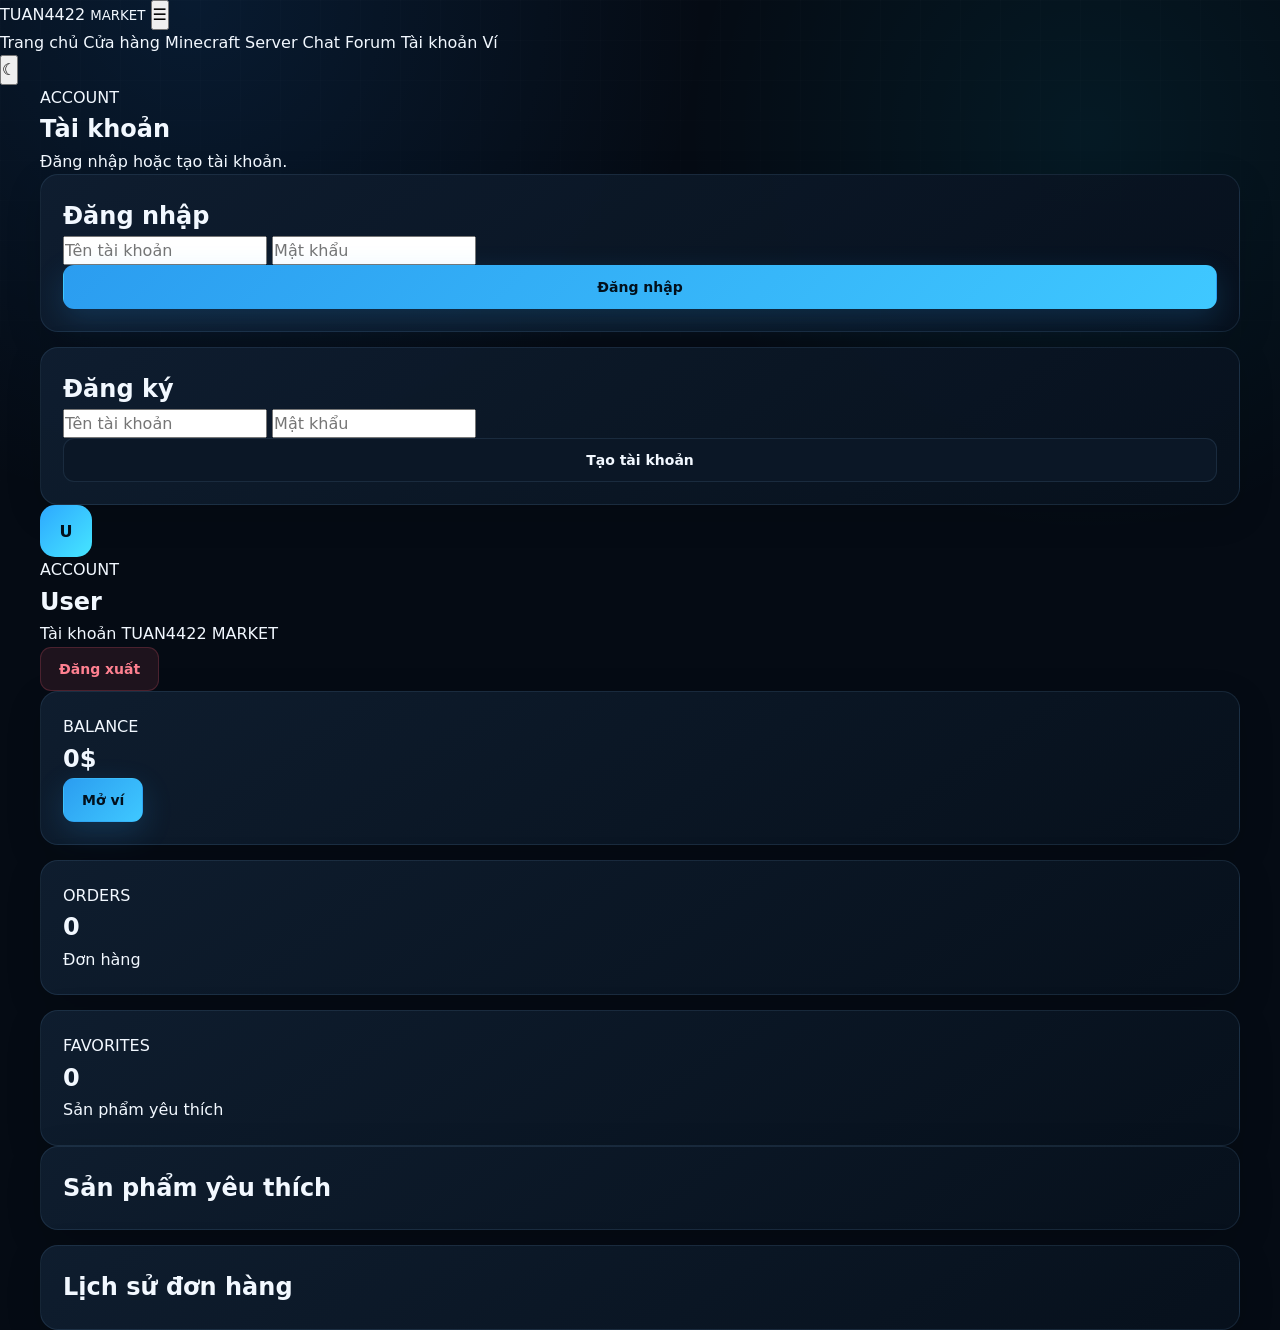
==== commit 336be487: "Update account.html" ====
--- a/account.html
+++ b/account.html
@@ -1,273 +1,163 @@
 <!DOCTYPE html>
 <html lang="vi">
 <head>
-  <meta charset="UTF-8">
-  <meta name="viewport" content="width=device-width, initial-scale=1.0">
-  <title>Tài khoản - TUAN4422 MARKET</title>
-  <link rel="stylesheet" href="style.css">
+    <meta charset="UTF-8">
+    <meta name="viewport" content="width=device-width, initial-scale=1.0">
+    <title>Tài khoản - TUAN4422</title>
+    <link rel="stylesheet" href="style.css">
 </head>
-
 <body>
 
-<header class="site-header">
-  <div class="header-inner">
-
-    <a href="index.html" class="brand">
-      <div class="brand-logo">T</div>
-
-      <div class="brand-text">
-        <strong>TUAN4422</strong>
-        <span>MARKET</span>
-      </div>
+<header class="header">
+    <a href="index.html" class="logo">
+        <span>TUAN</span>4422 <small>MARKET</small>
     </a>
 
-    <nav class="main-nav" id="mainNav">
-      <a href="index.html">Trang chủ</a>
-      <a href="shop.html">Shop</a>
-      <a href="server.html">Server</a>
-      <a href="chat.html">Chat</a>
-      <a href="forum.html">Forum</a>
-      <a href="account.html" class="active">Tài khoản</a>
-      <a href="wallet.html">Ví</a>
-      <a href="admin.html" id="adminMenu" class="admin-only">Admin</a>
+    <button class="mobile-menu" id="mobileMenuBtn">☰</button>
+
+    <nav id="mainNav">
+        <a href="index.html">Trang chủ</a>
+        <a href="shop.html">Cửa hàng</a>
+        <a href="server.html">Minecraft Server</a>
+        <a href="chat.html">Chat</a>
+        <a href="forum.html">Forum</a>
+        <a href="account.html" class="active">Tài khoản</a>
+        <a href="wallet.html">Ví</a>
+        <a href="admin.html" class="admin-only">Admin</a>
     </nav>
 
-    <button class="mobile-menu-btn" id="mobileMenuBtn">☰</button>
-
-  </div>
+    <button class="theme-btn" id="themeBtn">☾</button>
 </header>
 
-<main>
+<main class="page">
 
-  <section class="page-hero">
-    <div class="eyebrow">ACCOUNT</div>
-    <h1>Tài khoản</h1>
-    <p>Quản lý tài khoản, đơn hàng và sản phẩm yêu thích.</p>
-  </section>
+    <section class="page-title">
+        <span class="section-label">ACCOUNT</span>
+        <h1>Tài khoản</h1>
+        <p>Đăng nhập hoặc tạo tài khoản.</p>
+    </section>
 
-  <section class="section" style="padding-top:20px">
+    <div id="authSection" class="auth-grid">
 
-    <!-- LOGIN -->
+        <div class="panel">
 
-    <div class="panel" id="loginPanel">
+            <h2>Đăng nhập</h2>
 
-      <div class="panel-title">
-        <div>
-          <h2>Đăng nhập</h2>
-          <span>Đăng nhập vào TUAN4422 MARKET</span>
-        </div>
-      </div>
+            <form id="loginForm">
 
-      <form id="loginForm">
+                <input
+                    id="loginUsername"
+                    class="input"
+                    type="text"
+                    placeholder="Tên tài khoản"
+                    required
+                >
 
-        <div class="form-grid">
+                <input
+                    id="loginPassword"
+                    class="input"
+                    type="password"
+                    placeholder="Mật khẩu"
+                    required
+                >
 
-          <div class="form-group">
-            <label>Tên tài khoản</label>
+                <button class="btn btn-primary btn-block">
+                    Đăng nhập
+                </button>
 
-            <input
-              id="loginUsername"
-              type="text"
-              required
-              placeholder="Tên tài khoản"
-            >
-          </div>
-
-          <div class="form-group">
-            <label>Mật khẩu</label>
-
-            <input
-              id="loginPassword"
-              type="password"
-              required
-              placeholder="Mật khẩu"
-            >
-          </div>
+            </form>
 
         </div>
 
-        <div class="form-actions">
-          <button class="btn btn-primary" type="submit">
-            Đăng nhập
-          </button>
+        <div class="panel">
+
+            <h2>Đăng ký</h2>
+
+            <form id="registerForm">
+
+                <input
+                    id="registerUsername"
+                    class="input"
+                    type="text"
+                    placeholder="Tên tài khoản"
+                    required
+                >
+
+                <input
+                    id="registerPassword"
+                    class="input"
+                    type="password"
+                    placeholder="Mật khẩu"
+                    required
+                >
+
+                <button class="btn btn-secondary btn-block">
+                    Tạo tài khoản
+                </button>
+
+            </form>
+
         </div>
-
-      </form>
 
     </div>
 
+    <div id="accountDashboard" class="account-dashboard hidden">
 
-    <!-- REGISTER -->
+        <div class="profile-card">
+            <div class="avatar" id="accountAvatar">U</div>
 
-    <div class="panel" id="registerPanel">
+            <div>
+                <span class="section-label">ACCOUNT</span>
+                <h2 id="accountName">User</h2>
+                <p>Tài khoản TUAN4422 MARKET</p>
+            </div>
 
-      <div class="panel-title">
-        <div>
-          <h2>Tạo tài khoản</h2>
-          <span>Tạo tài khoản demo trên trình duyệt</span>
+            <button id="logoutBtn" class="btn btn-danger">
+                Đăng xuất
+            </button>
         </div>
-      </div>
 
-      <form id="registerForm">
+        <div class="dashboard-grid">
 
-        <div class="form-grid">
+            <div class="panel">
+                <span class="section-label">BALANCE</span>
+                <h2 id="accountBalance">0$</h2>
+                <a href="wallet.html" class="btn btn-primary">
+                    Mở ví
+                </a>
+            </div>
 
-          <div class="form-group">
-            <label>Tên tài khoản</label>
+            <div class="panel">
+                <span class="section-label">ORDERS</span>
+                <h2 id="accountOrders">0</h2>
+                <p>Đơn hàng</p>
+            </div>
 
-            <input
-              id="registerUsername"
-              type="text"
-              required
-              placeholder="Tên tài khoản"
-            >
-          </div>
-
-          <div class="form-group">
-            <label>Mật khẩu</label>
-
-            <input
-              id="registerPassword"
-              type="password"
-              required
-              placeholder="Mật khẩu"
-            >
-          </div>
+            <div class="panel">
+                <span class="section-label">FAVORITES</span>
+                <h2 id="accountFavorites">0</h2>
+                <p>Sản phẩm yêu thích</p>
+            </div>
 
         </div>
 
-        <div class="form-actions">
-          <button class="btn btn-secondary" type="submit">
-            Đăng ký
-          </button>
+        <div class="panel">
+            <h2>Sản phẩm yêu thích</h2>
+            <div id="favoriteList" class="product-grid"></div>
         </div>
 
-      </form>
+        <div class="panel">
+            <h2>Lịch sử đơn hàng</h2>
+            <div id="orderList"></div>
+        </div>
 
     </div>
 
-
-    <!-- ACCOUNT -->
-
-    <div id="accountDashboard" style="display:none">
-
-      <div class="account-layout">
-
-        <aside class="account-sidebar">
-
-          <div class="account-user">
-
-            <div class="avatar" id="accountAvatar">
-              T
-            </div>
-
-            <strong id="accountUsername">
-              Người dùng
-            </strong>
-
-            <span>Tài khoản TUAN4422</span>
-
-          </div>
-
-          <div class="account-menu">
-
-            <button class="active">
-              Tổng quan
-            </button>
-
-            <button onclick="location.href='wallet.html'">
-              Ví
-            </button>
-
-            <button onclick="location.href='shop.html'">
-              Mua hàng
-            </button>
-
-            <button id="logoutBtn">
-              Đăng xuất
-            </button>
-
-          </div>
-
-        </aside>
-
-
-        <div>
-
-          <div class="balance-card">
-
-            <small>Số dư hiện tại</small>
-
-            <strong id="accountBalance">
-              0$
-            </strong>
-
-            <div style="margin-top:15px">
-              <a
-                href="wallet.html"
-                class="btn btn-primary"
-              >
-                Mở ví
-              </a>
-            </div>
-
-          </div>
-
-
-          <div class="panel">
-
-            <div class="panel-title">
-              <div>
-                <h2>Đơn hàng</h2>
-                <span>Lịch sử mua hàng</span>
-              </div>
-            </div>
-
-            <div
-              class="order-list"
-              id="orderList"
-            ></div>
-
-          </div>
-
-
-          <div class="panel">
-
-            <div class="panel-title">
-              <div>
-                <h2>Yêu thích</h2>
-                <span>Sản phẩm bạn đã lưu</span>
-              </div>
-            </div>
-
-            <div
-              class="favorite-list"
-              id="favoriteList"
-            ></div>
-
-          </div>
-
-        </div>
-
-      </div>
-
-    </div>
-
-  </section>
-
 </main>
 
-<footer class="site-footer">
-  <div class="footer-inner">
-    <div class="footer-brand">
-      <strong>TUAN4422 MARKET</strong>
-      <p>Tài khoản người dùng.</p>
-    </div>
-  </div>
-</footer>
+<div id="toast" class="toast"></div>
 
-<div class="toast" id="toast"></div>
-
+<script src="database.js"></script>
 <script src="script.js"></script>
 
 </body>
